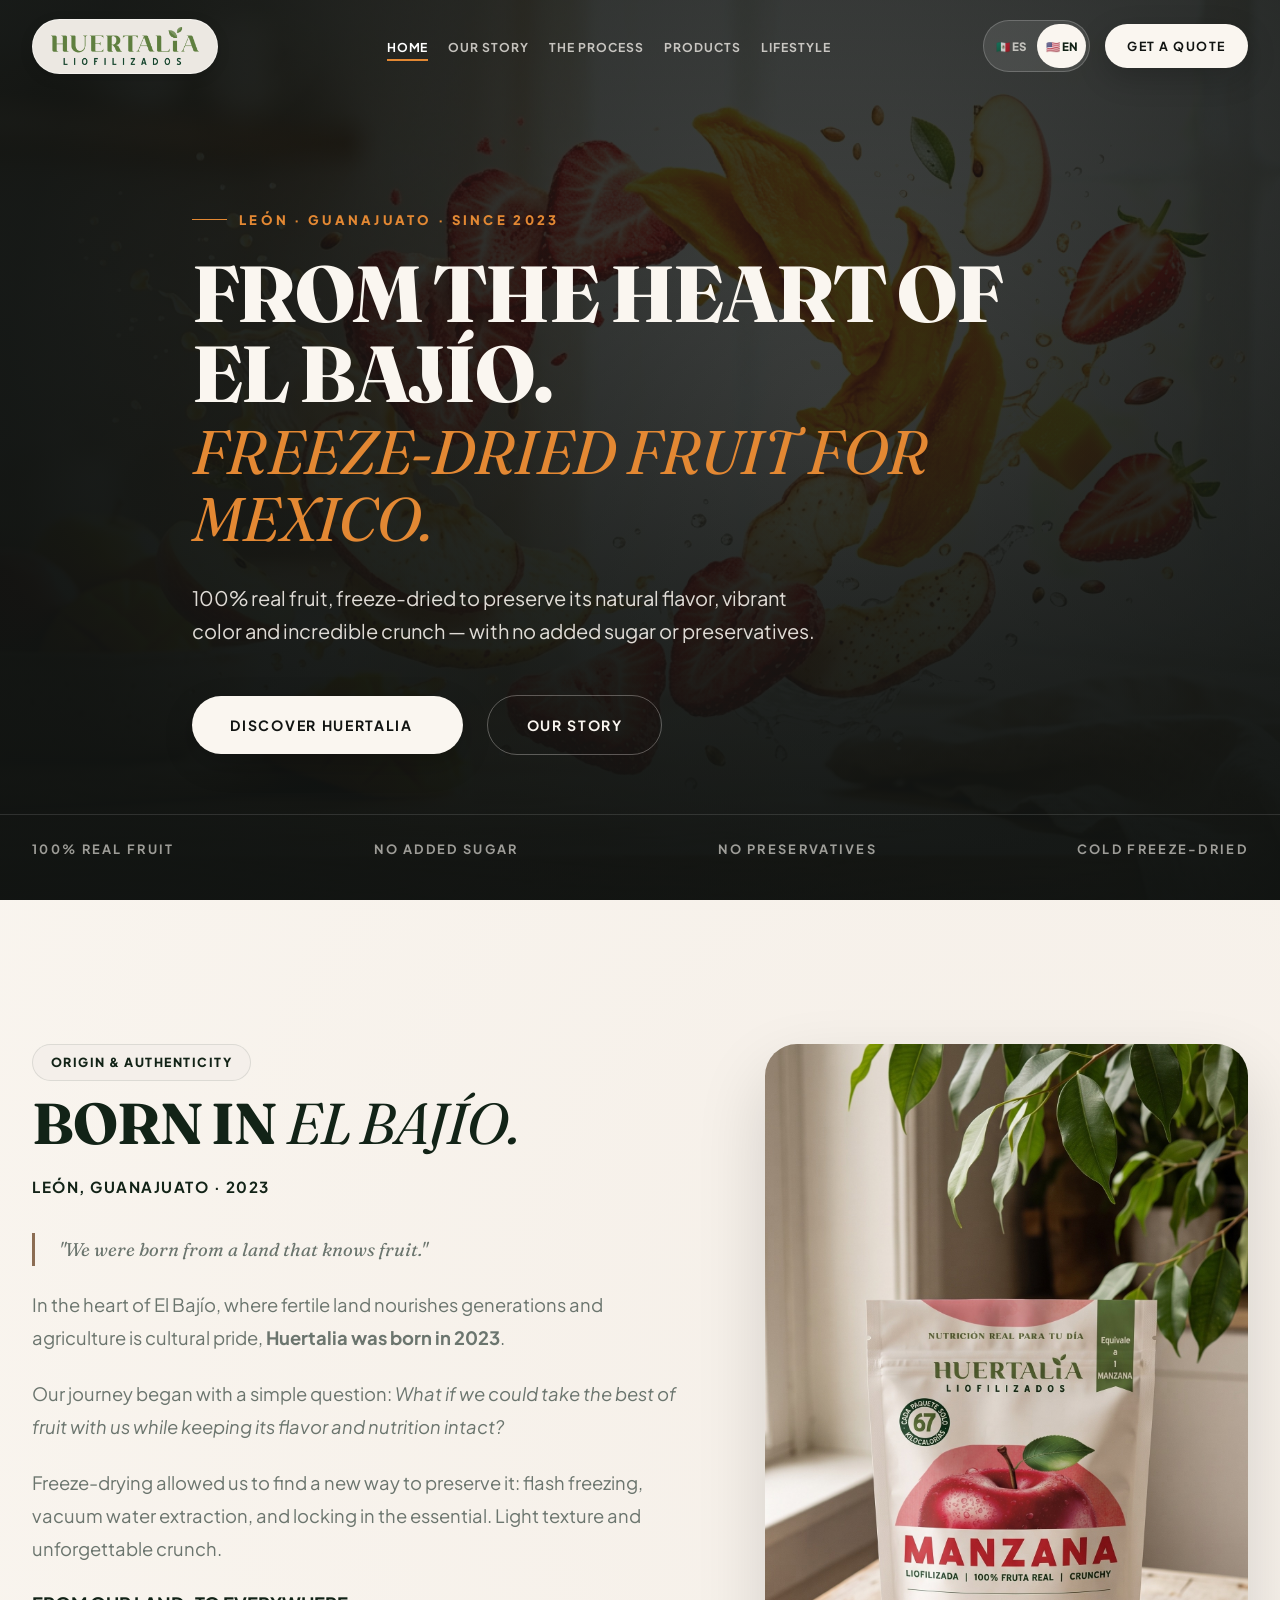
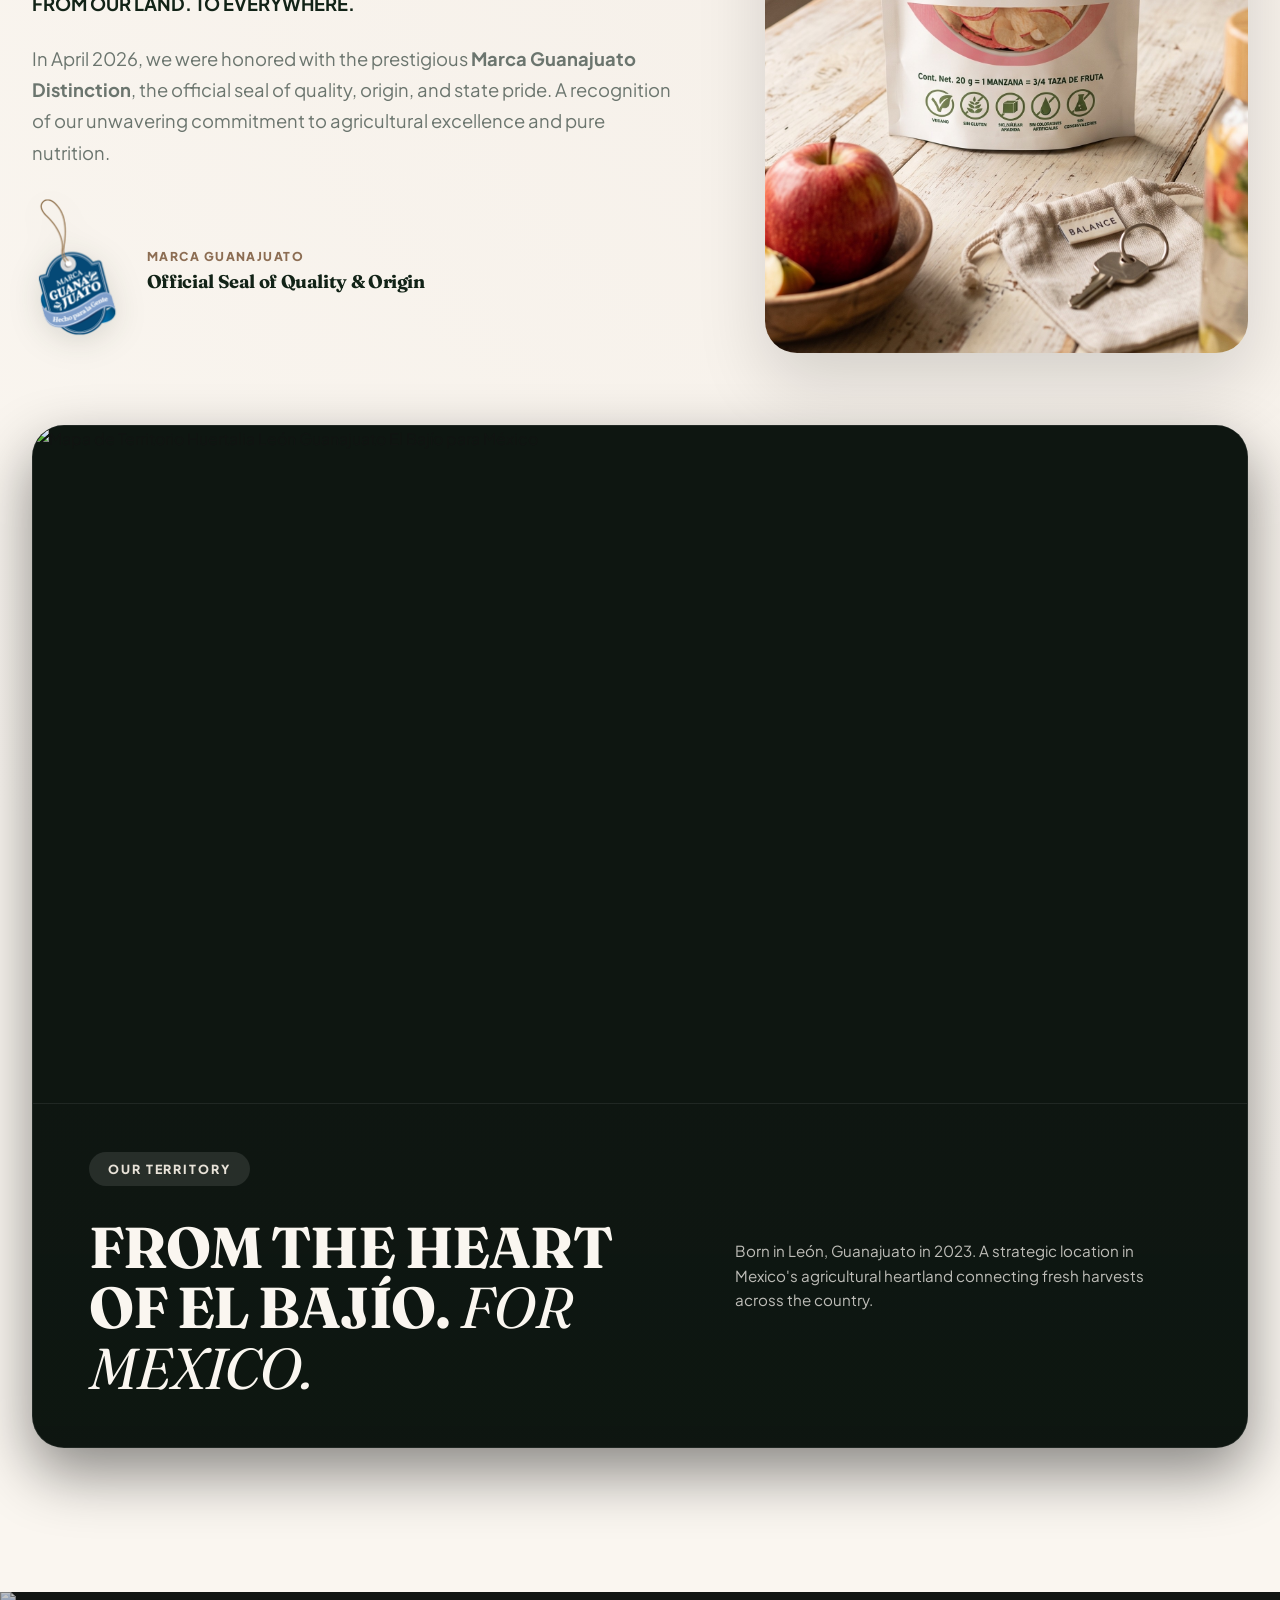
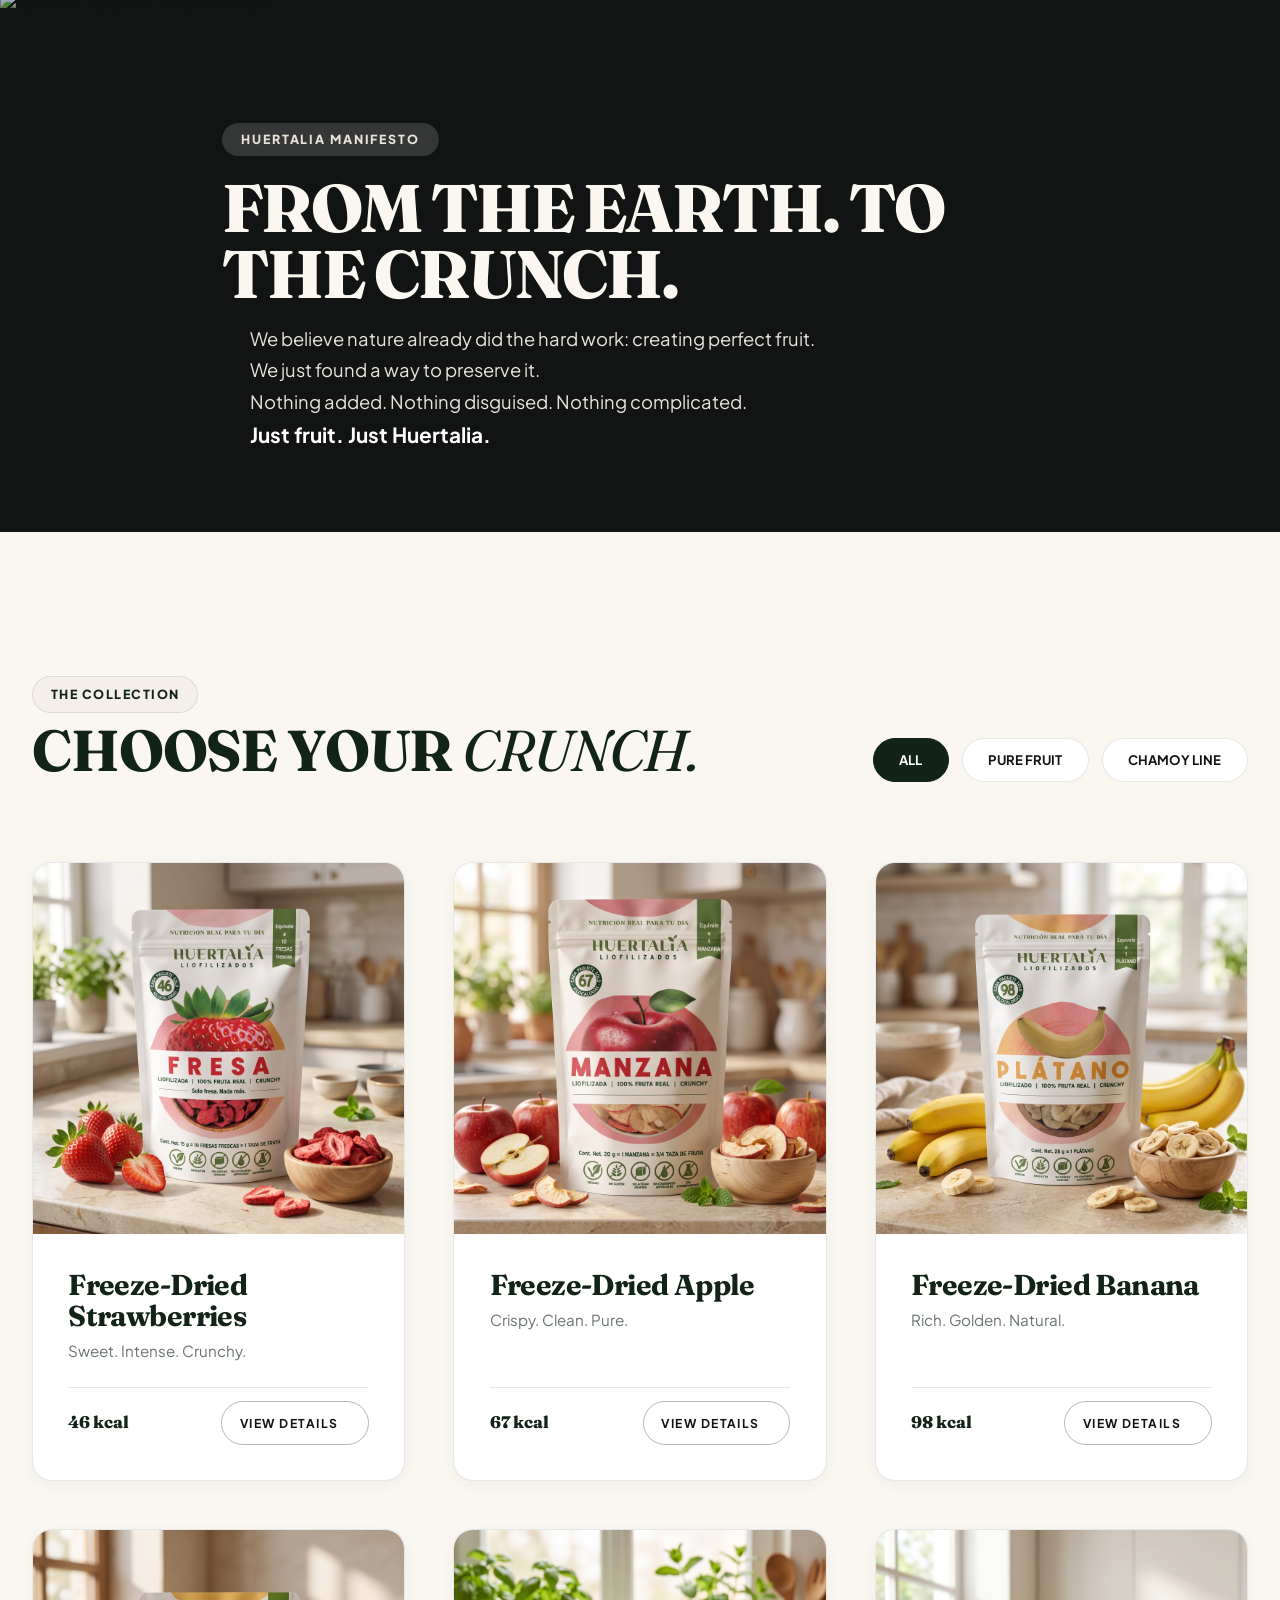
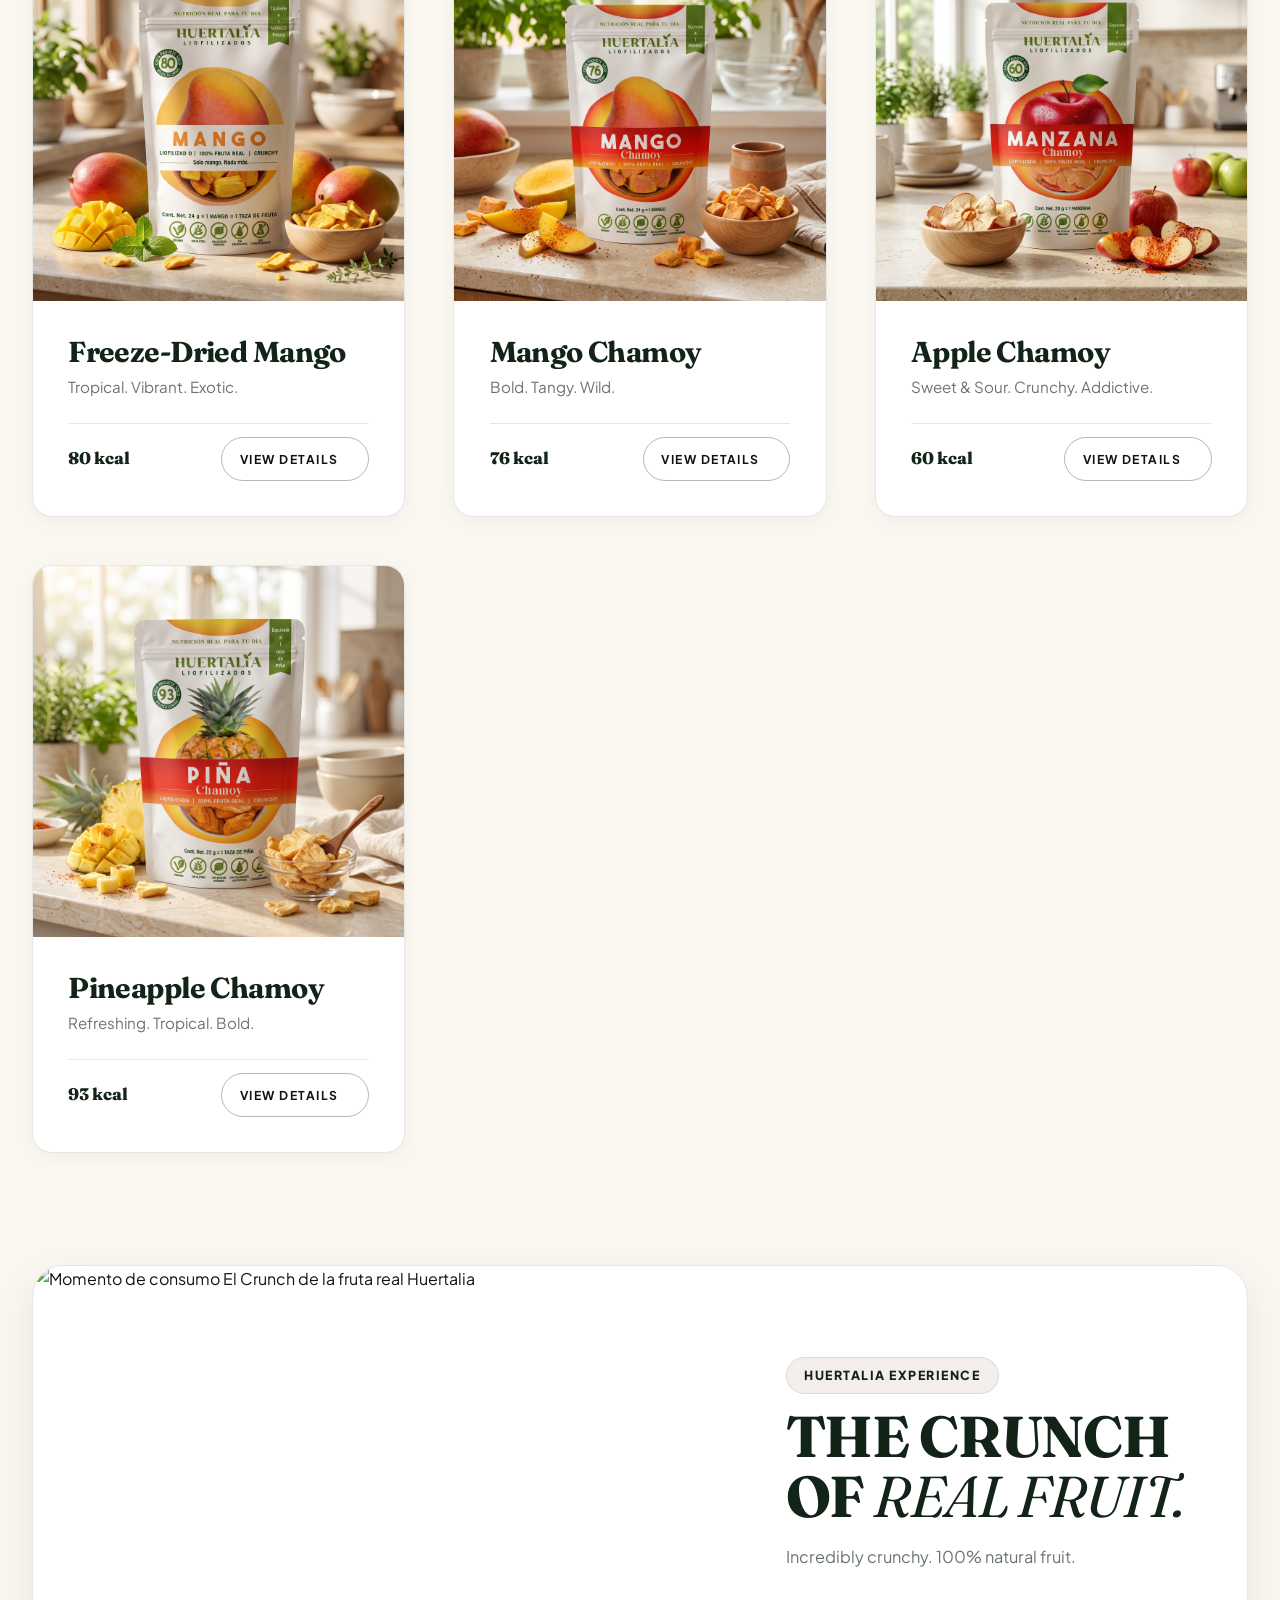
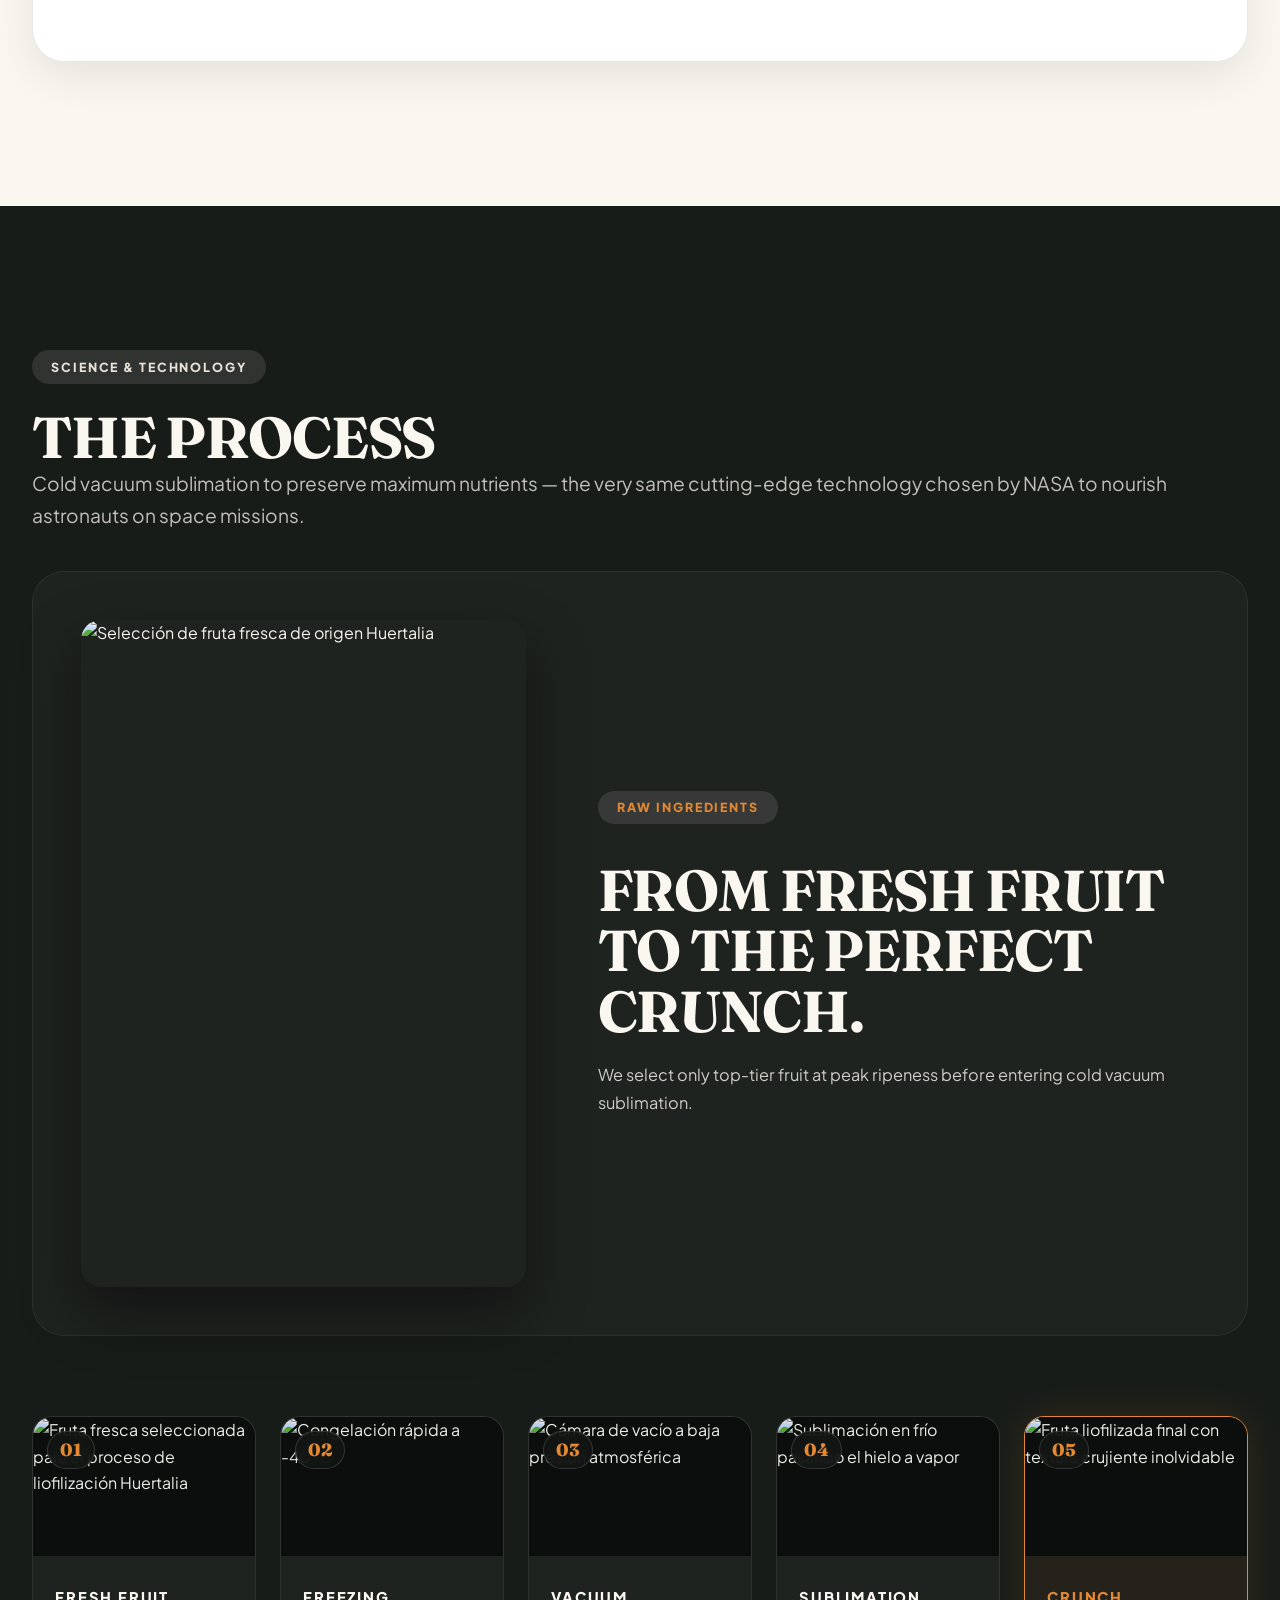
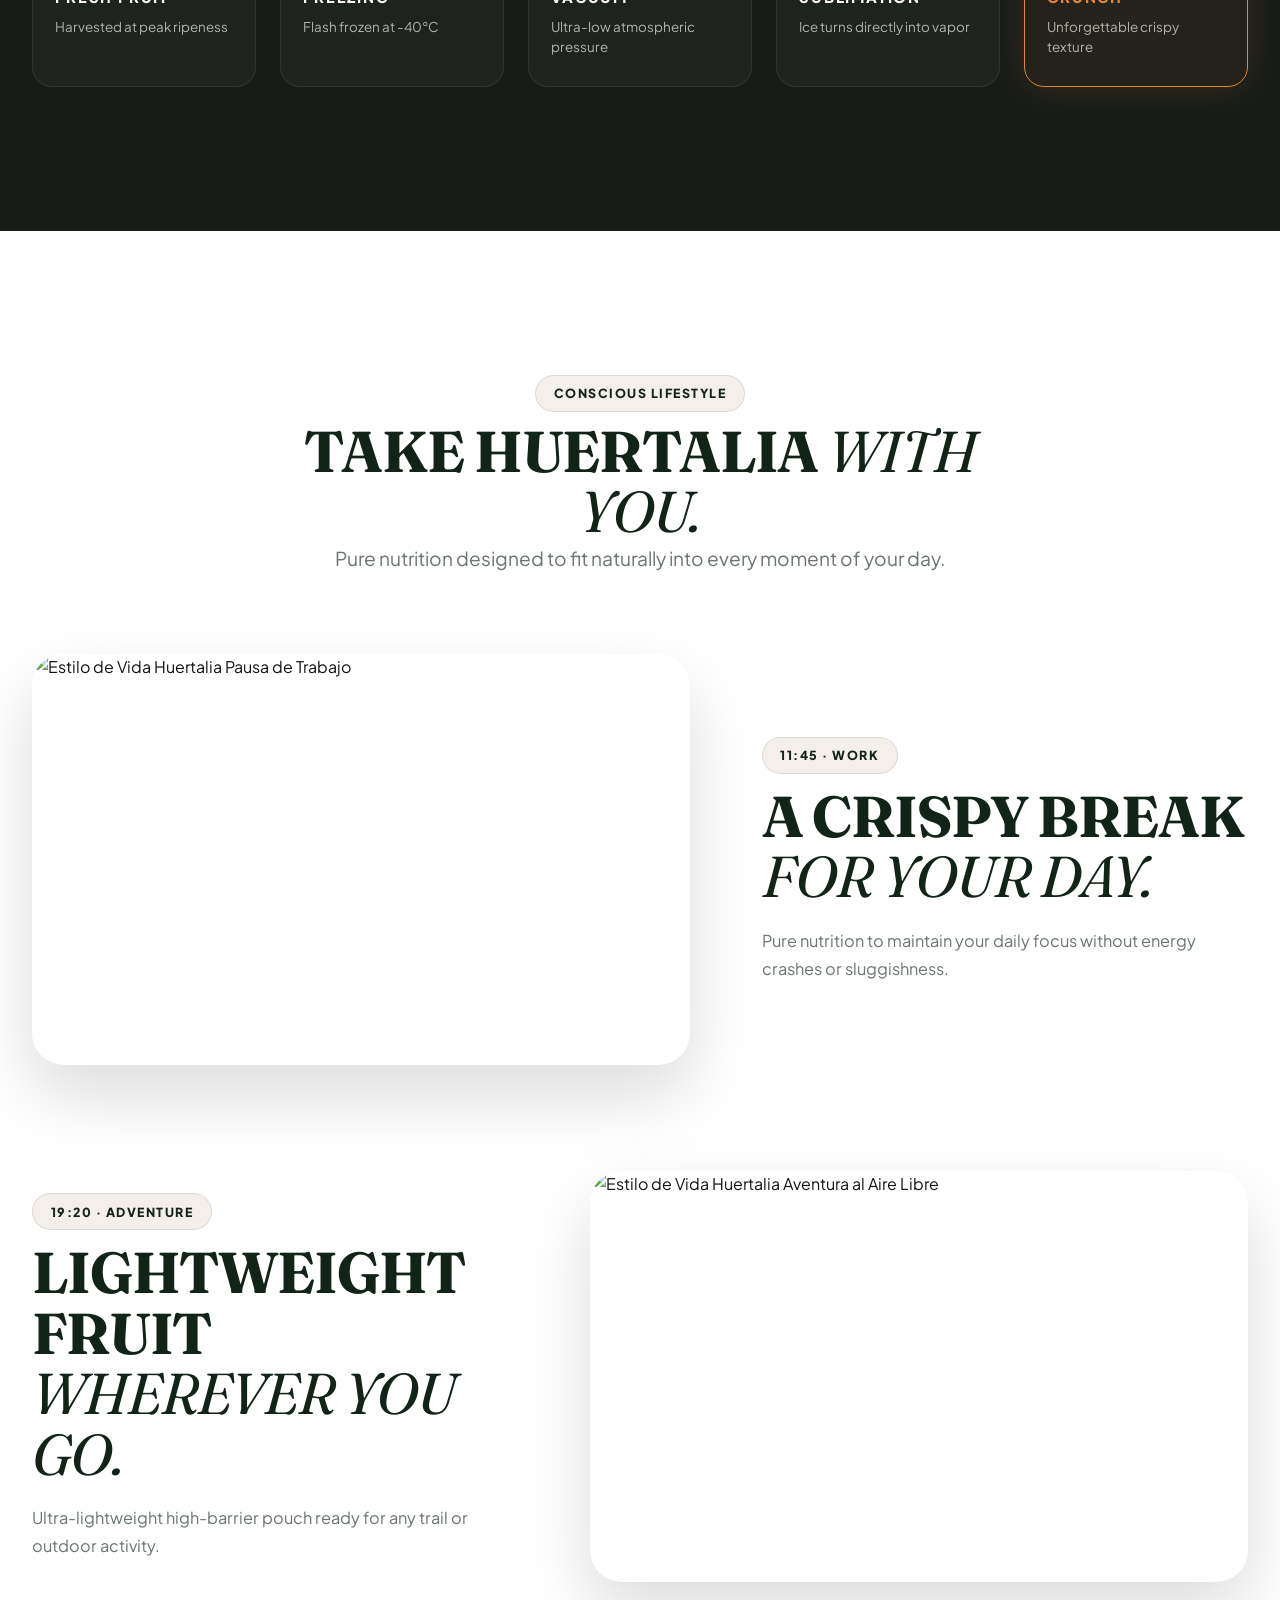
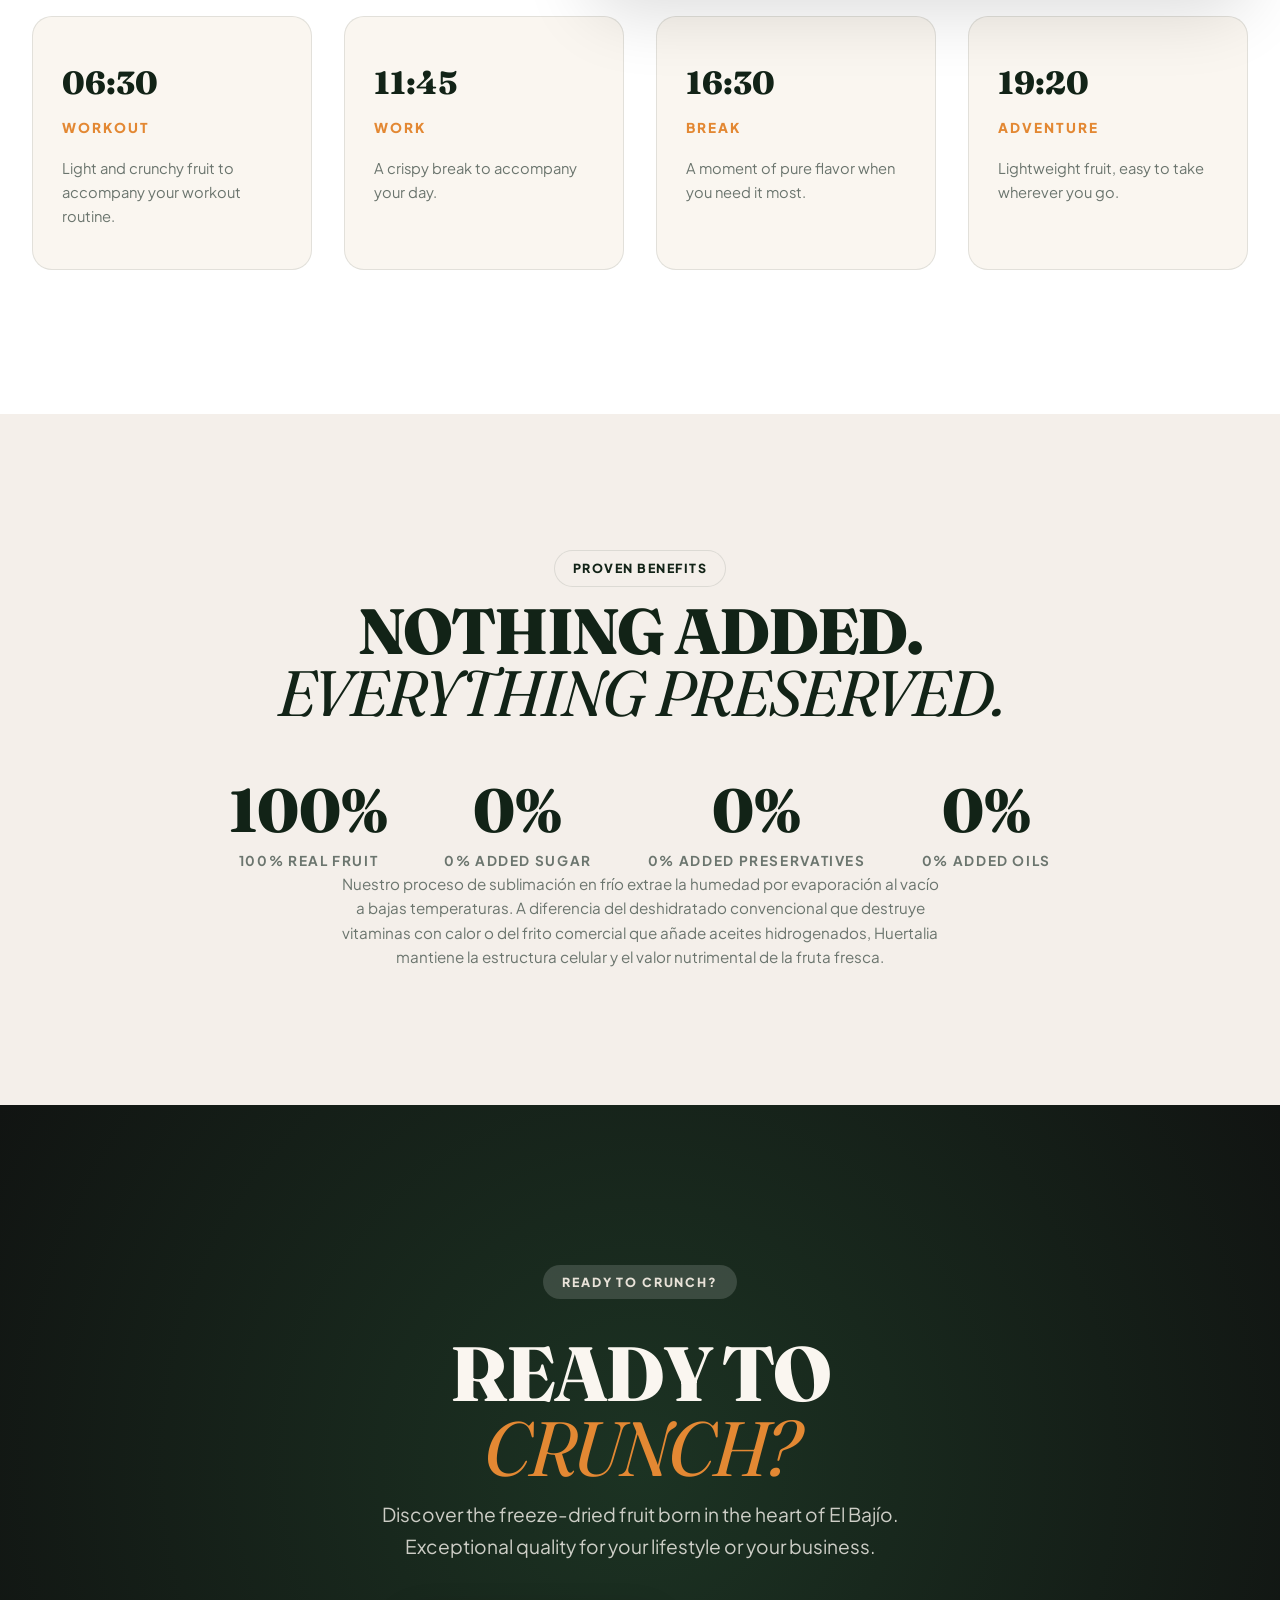
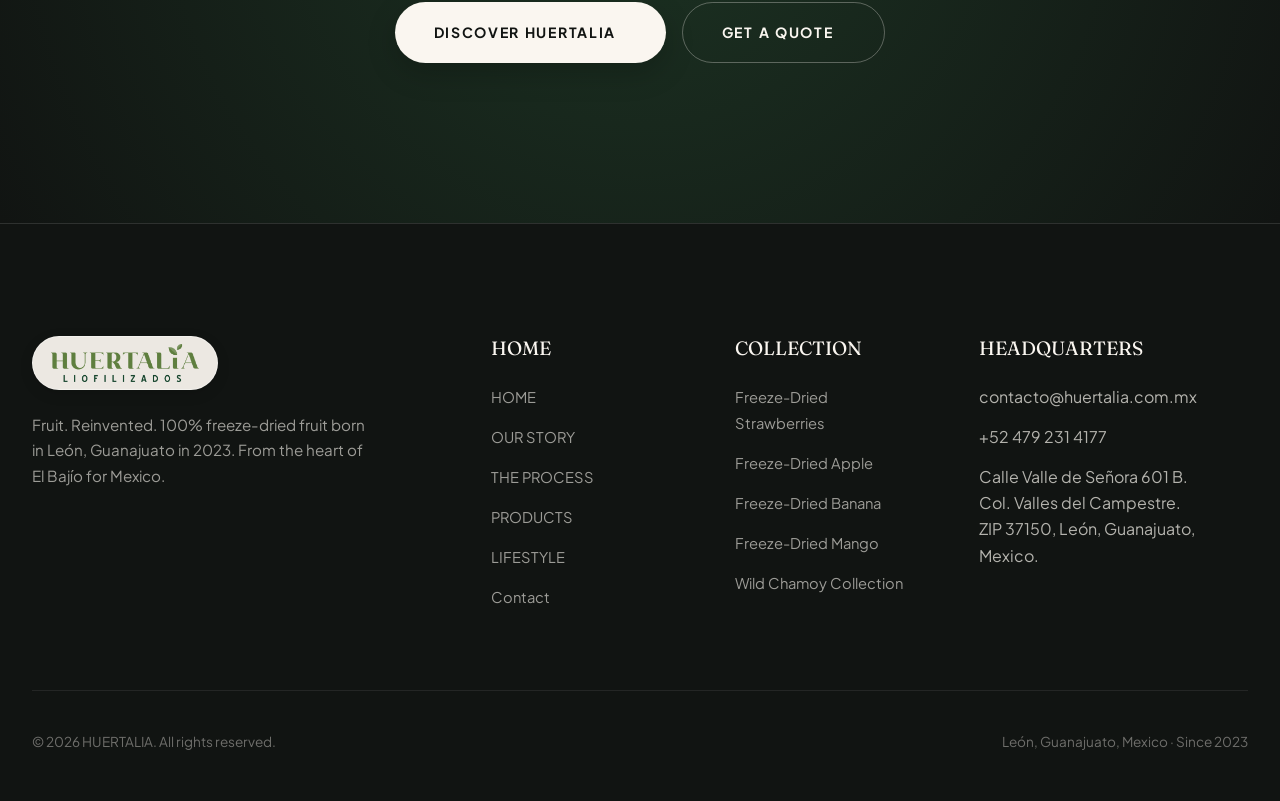
==== index.html @ bcc2c888 "fix: remove duplicated nutrition text accordion block in index.html" ====
<!DOCTYPE html>
<html lang="es">
<head>
  <meta charset="UTF-8">
  <meta name="viewport" content="width=device-width, initial-scale=1.0">
  <title>HUERTALIA | Fruta Liofilizada del Corazón del Bajío (León, GTO)</title>
  <meta name="description" content="Huertalia: Fruta real liofilizada nacida en León, Guanajuato en 2022. Conservada mediante sublimación en frío. 100% fruta real, imposiblemente crujiente.">
  <meta name="keywords" content="huertalia, leon guanajuato, el bajio, fruta liofilizada, snack saludable, freeze dried fruit, luxury wellness">

  <!-- Open Graph / Social Sharing Meta Tags -->
  <meta property="og:title" content="HUERTALIA | Fruta Liofilizada del Corazón del Bajío">
  <meta property="og:description" content="100% fruta real liofilizada conservada mediante sublimación en frío. Nacida en León, Guanajuato.">
  <meta property="og:image" content="assets/images/lifestyle/hero_healthy_snack.jpg">
  <meta property="og:type" content="website">

  <!-- Twitter Meta Tags -->
  <meta name="twitter:card" content="summary_large_image">
  <meta name="twitter:title" content="HUERTALIA | Fruta Liofilizada del Corazón del Bajío">
  <meta name="twitter:description" content="100% fruta real liofilizada conservada mediante sublimación en frío. Nacida en León, Guanajuato.">

  <!-- Google Fonts & Remix Icon -->
  <link rel="preconnect" href="https://fonts.googleapis.com">
  <link rel="preconnect" href="https://fonts.gstatic.com" crossorigin>
  <link href="https://fonts.googleapis.com/css2?family=Fraunces:ital,opsz,wght@0,9..144,300..900;1,9..144,300..900&family=Plus+Jakarta+Sans:ital,wght@0,300..800;1,300..800&display=swap" rel="stylesheet">
  <link href="https://cdn.jsdelivr.net/npm/remixicon@3.5.0/fonts/remixicon.css" rel="stylesheet">

  <!-- Main Stylesheet -->
  <link rel="stylesheet" href="css/styles.css">
</head>
<body>

  <!-- Fullscreen Mobile Menu Overlay (Pure CSS Hidden on Initial Render) -->
  <div id="mobile-menu-overlay" class="mobile-menu-overlay" role="dialog" aria-modal="true" aria-expanded="false">
    <div class="overlay-header">
      <a href="#hero" class="logo-brand mobile-overlay-link" aria-label="HUERTALIA Liofilizados Inicio" data-i18n-aria="aria_logo_home">
        <img src="assets/images/logo/logo_official.png" alt="HUERTALIA LIOFILIZADOS" style="height: 48px; width: auto; display: block;" width="180" height="48">
      </a>
      <button id="overlay-close-btn" class="overlay-close-btn" aria-label="Cerrar menú móvil" data-i18n-aria="aria_close_overlay">
        <i class="ri-close-line"></i>
      </button>
    </div>

    <ul class="overlay-nav-list">
      <li><a href="#hero" class="mobile-overlay-link" data-i18n="nav_home">INICIO</a></li>
      <li><a href="#historia" class="mobile-overlay-link" data-i18n="nav_history">NUESTRA HISTORIA</a></li>
      <li><a href="#productos" class="mobile-overlay-link" data-i18n="nav_products">PRODUCTOS</a></li>
      <li><a href="#proceso" class="mobile-overlay-link" data-i18n="nav_process">EL PROCESO</a></li>
      <li><a href="#estilo-de-vida" class="mobile-overlay-link" data-i18n="nav_lifestyle">ESTILO DE VIDA</a></li>
      <li><a href="contacto.html" class="mobile-overlay-link" data-i18n="nav_contact">CONTACTO</a></li>
    </ul>

    <div class="overlay-footer-actions">
      <div class="lang-switcher" style="justify-content: center; width: 100%;">
        <button class="lang-btn active" data-lang="es" aria-label="Cambiar idioma a Español" data-i18n-aria="aria_lang_es">🇲🇽 ES</button>
        <button class="lang-btn" data-lang="en" aria-label="Switch language to English" data-i18n-aria="aria_lang_en">🇺🇸 EN</button>
      </div>
      <a href="contacto.html" class="btn btn-luxury-light mobile-overlay-link" style="width: 100%; min-height: 48px; justify-content: center;" data-i18n="nav_quote">
        COTIZAR
      </a>
    </div>
  </div>

  <!-- Header Fijo de Marca -->
  <div class="site-header-wrapper">
    <header class="site-header">
      <div class="container nav-wrapper">
        <a href="#hero" class="logo-brand" aria-label="HUERTALIA Liofilizados Inicio" data-i18n-aria="aria_logo_home">
          <img src="assets/images/logo/logo_official.png" alt="HUERTALIA LIOFILIZADOS" style="height: 48px; width: auto; display: block;" width="180" height="48">
        </a>

        <nav>
          <ul class="nav-links">
            <li><a href="#hero" class="nav-link active" data-i18n="nav_home">INICIO</a></li>
            <li><a href="#historia" class="nav-link" data-i18n="nav_history">NUESTRA HISTORIA</a></li>
            <li><a href="#proceso" class="nav-link" data-i18n="nav_process">EL PROCESO</a></li>
            <li><a href="#productos" class="nav-link" data-i18n="nav_products">PRODUCTOS</a></li>
            <li><a href="#estilo-de-vida" class="nav-link" data-i18n="nav_lifestyle">ESTILO DE VIDA</a></li>
          </ul>
        </nav>

        <div class="nav-actions-flex">
          <!-- Conmutador de Idioma -->
          <div class="lang-switcher">
            <button class="lang-btn active" data-lang="es" aria-label="Cambiar idioma a Español" data-i18n-aria="aria_lang_es">🇲🇽 ES</button>
            <button class="lang-btn" data-lang="en" aria-label="Switch language to English" data-i18n-aria="aria_lang_en">🇺🇸 EN</button>
          </div>

          <a href="contacto.html" class="btn btn-luxury-light" style="padding: 0.7rem 1.4rem; font-size: 0.78rem;" data-i18n="nav_quote">
            COTIZAR
          </a>

          <button class="mobile-menu-btn" aria-label="Abrir menú de navegación" data-i18n-aria="aria_mobile_menu">
            <i class="ri-menu-line"></i>
          </button>
        </div>
      </div>
    </header>
  </div>

  <!-- MAIN EDITORIAL CONTENT FLOW -->
  <main class="main-content-flow">

    <!-- 01 — HERO SECTION (PRODUCT CLARITY + COMPACT EDITORIAL SCALE) -->
    <section id="hero" class="hero-section">
      <img src="assets/images/lifestyle/hero_healthy_snack.jpg" alt="Fruta Liofilizada Huertalia León Guanajuato" class="hero-bg-media">
      <div class="hero-overlay-vignette"></div>

      <div class="container hero-content-wrapper reveal">
        <div class="hero-tag-line" data-i18n="hero_tag">LEÓN · GUANAJUATO · DESDE 2023</div>
        
        <h1 class="title-display hero-headline">
          <span class="hero-headline-level1" data-i18n="hero_title_level1">
            DEL CORAZÓN DEL BAJÍO.
          </span>
          <span class="hero-headline-level2 text-italic-accent" data-i18n="hero_title_level2">
            FRUTA LIOFILIZADA PARA MÉXICO.
          </span>
        </h1>

        <p class="hero-subhead" data-i18n="hero_subhead">
          100% fruta real liofilizada para conservar su sabor natural, color vivo y un crujido increíble — sin azúcar añadida ni conservadores.
        </p>

        <div class="hero-cta-group">
          <a href="#productos" class="btn btn-luxury-light">
            <span data-i18n="hero_cta_discover">DESCUBRE HUERTALIA</span> <i class="ri-arrow-right-line"></i>
          </a>
          <a href="#historia" class="btn btn-outline-light" data-i18n="hero_cta_history">
            NUESTRA HISTORIA
          </a>
        </div>
      </div>

      <!-- Barra de Declaraciones Clave -->
      <div class="hero-claims-bar">
        <div class="container claims-flex">
          <span data-i18n="claim_1">100% FRUTA REAL</span>
          <span data-i18n="claim_2">SIN AZÚCAR AÑADIDA</span>
          <span data-i18n="claim_3">SIN CONSERVADORES</span>
          <span data-i18n="claim_4">LIOFILIZACIÓN EN FRÍO</span>
        </div>
      </div>
    </section>

    <!-- 02 — NUESTRA HISTORIA & MAPA DE TERRITORIO (01.png) -->
    <section id="historia" class="history-section">
      <div class="container">
        <div class="history-grid">
          <div class="history-content reveal-left">
            <span class="badge-tag" data-i18n="history_badge">ORIGEN & AUTENTICIDAD</span>
            <h2 class="title-section" style="color: var(--color-primary); margin: 0.8rem 0 1.2rem;" data-i18n="history_title">
              NACIMOS EN EL <span class="text-italic-accent">BAJÍO.</span>
            </h2>
            <p style="font-weight: 700; color: var(--color-primary); font-size: 0.95rem; text-transform: uppercase; letter-spacing: 0.1em; margin-bottom: 1.2rem;" data-i18n="history_origin">
              LEÓN, GUANAJUATO · 2023
            </p>

            <p class="history-quote" data-i18n="history_quote">"Nacimos de una tierra que sabe a fruta."</p>
            
            <!-- Mobile Accordion Trigger for Extended Story -->
            <button class="mobile-accordion-trigger" aria-expanded="false" aria-controls="story-accordion-content">
              <span data-i18n="story_accordion_btn">CONOCE NUESTRA HISTORIA COMPLETA</span>
              <i class="ri-add-line"></i>
            </button>

            <div id="story-accordion-content" class="mobile-accordion-panel">
              <p data-i18n="history_p1">En el corazón del Bajío, donde la tierra fértil alimenta generaciones y la agricultura es orgullo cultural, nació <strong>Huertalia en 2023</strong>.</p>
              <p data-i18n="history_p2">Nuestra búsqueda comenzó con una pregunta sencilla: <em>¿Y si pudiéramos llevarnos lo mejor de la fruta con nosotros, conservando intactos su sabor, aroma y nutrición?</em></p>
              <p data-i18n="history_p3">La liofilización nos permitió encontrar una nueva forma de conservarla: congelar en frío, extraer la humedad bajo vacío y preservar lo esencial. Su textura ligera y su crujido inconfundible.</p>
              <p style="font-weight: 700; color: var(--color-primary);" data-i18n="history_p4">DE NUESTRA TIERRA. PARA CUALQUIER LUGAR.</p>
              
              <!-- MARCA GUANAJUATO NARRATIVE & INTEGRATED SEAL STAMP -->
              <p data-i18n="history_gto" style="margin-top: 1.2rem; line-height: 1.7; color: var(--color-text-muted);">
                En abril de 2026, fuimos honrados con el prestigioso <strong>Distintivo Marca Guanajuato</strong>, el sello oficial de calidad, origen y orgullo de nuestro estado. Un reconocimiento que avala nuestro compromiso inquebrantable con la excelencia agrícola y la nutrición pura.
              </p>

              <div style="margin: 1.8rem 0 1rem; display: flex; align-items: center; gap: 1.5rem;">
                <img src="assets/images/logo/marcaGuanajuato.png" alt="Distintivo Oficial Marca Guanajuato Huertalia" width="183" height="282" loading="lazy" style="height: 140px; width: auto; filter: drop-shadow(0 6px 16px rgba(18, 35, 23, 0.14)); flex-shrink: 0;">
                <div>
                  <span style="font-family: var(--font-sans); font-size: 0.76rem; font-weight: 800; letter-spacing: 0.12em; color: var(--color-earth); text-transform: uppercase;" data-i18n="gto_seal_label">MARCA GUANAJUATO</span>
                  <h4 style="font-family: var(--font-serif); font-size: 1.15rem; color: var(--color-primary); margin: 0.2rem 0 0; font-weight: 700;" data-i18n="gto_seal_sub">Sello Oficial de Calidad & Origen</h4>
                </div>
              </div>
            </div>
          </div>

          <div class="reveal-right" style="height: 100%;">
            <div class="history-img-box">
              <img src="assets/images/lifestyle/lifestyle_moments.jpg" alt="Origen agrícola Huertalia León Guanajuato" width="600" height="450" loading="lazy">
            </div>
          </div>
        </div>

        <!-- 01.png MAPA EDITORIAL FULL-WIDTH BLOCK -->
        <div class="map-editorial-block reveal-scale">
          <div class="map-img-container">
            <img src="assets/images/banners/01.png" alt="Mapa de Territorio Huertalia León Guanajuato El Bajío para México" loading="lazy" width="2752" height="1536">
          </div>
          <div class="map-overlay-content">
            <div>
              <span class="wild-badge" style="background: rgba(255,255,255,0.1); color: var(--color-sand);" data-i18n="map_section_tag">NUESTRO TERRITORIO</span>
              <h3 class="title-section" style="color: var(--color-ivory); margin-top: 0.5rem;" data-i18n="map_section_title">
                DEL CORAZÓN DEL BAJÍO. <span class="text-italic-accent">PARA MÉXICO.</span>
              </h3>
            </div>
            <p style="color: rgba(250,246,240,0.75); font-size: 0.95rem; max-width: 480px; margin: 0; line-height: 1.6;" data-i18n="map_section_desc">
              Nacidos en León, Guanajuato en 2023. Una ubicación estratégica en el corazón agrícola de México que conecta el cultivo fresco con mercados nacionales.
            </p>
          </div>
        </div>
      </div>
    </section>

    <!-- 02.png MANIFIESTO HUERTALIA (FULL-WIDTH EDITORIAL VISUAL BANNER) -->
    <div class="campaign-banner-fullwidth reveal">
      <img src="assets/images/banners/02.png" alt="Territorio agrícola El Bajío Huertalia" loading="lazy" width="2752" height="1536">
      <div class="campaign-banner-overlay">
        <div class="container text-center" style="max-width: 900px; margin: 0 auto;">
          <span class="wild-badge" style="background: rgba(255,255,255,0.15); color: var(--color-sand); margin-bottom: 0.8rem; display: inline-block;" data-i18n="manifesto_badge">MANIFIESTO HUERTALIA</span>
          <h2 class="title-display" style="color: var(--color-ivory); font-size: clamp(2.2rem, 5.5vw, 4.2rem); margin: 0.4rem 0 1rem;" data-i18n="manifesto_title">
            DE LA TIERRA. AL CRUNCH.
          </h2>
          <p class="manifesto-text" style="color: rgba(250, 246, 240, 0.92); font-size: 1.15rem; line-height: 1.7; margin: 0 auto; max-width: 780px;" data-i18n="manifesto_text">
            Creemos que la naturaleza ya hizo el trabajo difícil: crear una fruta perfecta.<br>
            Nosotros solo encontramos una manera de conservarla.<br>
            Sin añadir. Sin disfrazar. Sin complicarla.<br>
            <strong style="color: #FFFFFF; font-size: 1.35rem; display: block; margin-top: 0.6rem;">Solo fruta. Solo Huertalia.</strong>
          </p>
        </div>
      </div>
    </div>

    <!-- 03 — PRODUCTOS (COMMERCIAL PRIORITY — MOVED EARLY!) -->
    <section id="productos" class="collection-section">
      <div class="container">
        <div class="collection-header reveal">
          <div>
            <span class="badge-tag" data-i18n="collection_badge">LA COLECCIÓN</span>
            <h2 class="title-section" style="color: var(--color-primary); margin-top: 0.5rem;" data-i18n="collection_title">
              ELIGE TU <span class="text-italic-accent">CRUNCH.</span>
            </h2>
          </div>

          <div class="filter-bar">
            <button class="filter-btn active" data-filter="all" data-i18n="filter_all">TODOS</button>
            <button class="filter-btn" data-filter="natural" data-i18n="filter_pure">FRUTA PURA</button>
            <button class="filter-btn" data-filter="chamoy" data-i18n="filter_chamoy">LÍNEA CHAMOY</button>
          </div>
        </div>

        <div id="products-grid" class="collection-grid">
          <!-- Rendered dynamically by JS in active language -->
        </div>

        <!-- 04.png ADVERTISING EDITORIAL BREAK -->
        <div class="crunch-editorial-moment reveal-scale">
          <div class="crunch-img-container">
            <img src="assets/images/banners/04.png" alt="Momento de consumo El Crunch de la fruta real Huertalia" loading="lazy" width="2752" height="1536">
          </div>
          <div class="crunch-content-box">
            <span class="badge-tag" data-i18n="crunch_moment_tag">EXPERIENCIA HUERTALIA</span>
            <h2 class="title-section" style="color: var(--color-primary); margin: 0.8rem 0 1rem;" data-i18n="crunch_moment_title">
              EL CRUNCH DE LA <span class="text-italic-accent">FRUTA REAL.</span>
            </h2>
            <p style="color: var(--color-text-muted); font-size: 1.02rem; line-height: 1.6;" data-i18n="crunch_moment_subhead">
              Imposiblemente crujiente. 100% fruta natural.
            </p>
          </div>
        </div>
      </div>
    </section>

    <!-- 04 — EL PROCESO (COMPACT MOBILE TIMELINE: SINGLE-EXPAND STEP) -->
    <section id="proceso" class="process-section">
      <div class="container">
        <div style="max-width: 100%; margin-bottom: 2.5rem;" class="reveal">
          <span class="wild-badge" style="background: rgba(255,255,255,0.1); color: var(--color-sand);" data-i18n="process_badge">CIENCIA Y TECNOLOGÍA</span>
          <h2 class="title-section" style="color: var(--color-ivory);" data-i18n="process_title">EL PROCESO</h2>
          <p class="text-editorial-sub" style="color: rgba(250,246,240,0.75); max-width: 100%;" data-i18n="process_subhead">Sublimación en frío al vacío para conservar el máximo de nutrientes — la misma tecnología de vanguardia elegida por la NASA para nutrir a los astronautas en las misiones espaciales.</p>
        </div>

        <!-- 03.png INTRO BLOCK -->
        <div class="process-intro-editorial reveal-scale">
          <div class="process-intro-imgbox">
            <img src="assets/images/banners/03.png" alt="Selección de fruta fresca de origen Huertalia" loading="lazy" width="1696" height="2528">
          </div>
          <div>
            <span class="wild-badge" style="background: rgba(255,255,255,0.1); color: var(--color-accent-mango);" data-i18n="process_intro_tag">LA MATERIA PRIMA</span>
            <h3 class="title-section" style="color: var(--color-ivory); margin: 0.8rem 0 1.2rem;" data-i18n="process_intro_title">
              DE LA FRUTA FRESCA AL CRUNCH PERFECTO.
            </h3>
            <p style="color: rgba(250, 246, 240, 0.8); font-size: 1.02rem; line-height: 1.7;" data-i18n="process_intro_desc">
              Seleccionamos únicamente fruta de la más alta calidad en su punto idóneo de madurez antes de iniciar la sublimación en frío.
            </p>
          </div>
        </div>

        <!-- Desktop 5 Cards / Mobile Single-Step Interactive Timeline -->
        <div class="process-flow-grid reveal-scale">
          <!-- Stage 1 -->
          <div class="process-card-imageled">
            <div class="process-card-imgbox">
              <img src="assets/images/proceso/01.png" alt="Fruta fresca seleccionada para el proceso de liofilización Huertalia" width="400" height="250" loading="lazy">
              <div class="process-card-num-badge">01</div>
            </div>
            <div class="process-card-body">
              <div class="process-card-title" data-i18n="step1_title">FRUTA FRESCA</div>
              <p class="process-card-desc" data-i18n="step1_desc">Cosecha en punto óptimo</p>
            </div>
          </div>

          <!-- Stage 2 -->
          <div class="process-card-imageled">
            <div class="process-card-imgbox">
              <img src="assets/images/proceso/02.png" alt="Congelación rápida a -40°C" width="400" height="250" loading="lazy">
              <div class="process-card-num-badge">02</div>
            </div>
            <div class="process-card-body">
              <div class="process-card-title" data-i18n="step2_title">CONGELACIÓN</div>
              <p class="process-card-desc" data-i18n="step2_desc">Congelación rápida a -40°C</p>
            </div>
          </div>

          <!-- Stage 3 -->
          <div class="process-card-imageled">
            <div class="process-card-imgbox">
              <img src="assets/images/proceso/03.png" alt="Cámara de vacío a baja presión atmosférica" width="400" height="250" loading="lazy">
              <div class="process-card-num-badge">03</div>
            </div>
            <div class="process-card-body">
              <div class="process-card-title" data-i18n="step3_title">VACÍO</div>
              <p class="process-card-desc" data-i18n="step3_desc">Presión atmosférica baja</p>
            </div>
          </div>

          <!-- Stage 4 -->
          <div class="process-card-imageled">
            <div class="process-card-imgbox">
              <img src="assets/images/proceso/04.png" alt="Sublimación en frío pasando el hielo a vapor" width="400" height="250" loading="lazy">
              <div class="process-card-num-badge">04</div>
            </div>
            <div class="process-card-body">
              <div class="process-card-title" data-i18n="step4_title">SUBLIMACIÓN</div>
              <p class="process-card-desc" data-i18n="step4_desc">El hielo pasa directamente a vapor</p>
            </div>
          </div>

          <!-- Stage 5 -->
          <div class="process-card-imageled process-payoff-card">
            <div class="process-card-imgbox">
              <img src="assets/images/proceso/05.png" alt="Fruta liofilizada final con textura crujiente inolvidable" width="400" height="250" loading="lazy">
              <div class="process-card-num-badge">05</div>
            </div>
            <div class="process-card-body">
              <div class="process-card-title" style="color: var(--color-accent-mango);" data-i18n="step5_title">CRUNCH</div>
              <p class="process-card-desc" data-i18n="step5_desc">Textura crujiente inolvidable</p>
            </div>
          </div>
        </div>
      </div>
    </section>

    <!-- 05 — ESTILO DE VIDA (MAGAZINE CAMPAIGN SPREAD 05.png & 06.png) -->
    <section id="estilo-de-vida" class="lifestyle-section">
      <div class="container">
        <div style="text-align: center; max-width: 750px; margin: 0 auto 3rem;" class="reveal">
          <span class="badge-tag" data-i18n="lifestyle_badge">ESTILO DE VIDA CONSCIENTE</span>
          <h2 class="title-section" style="color: var(--color-primary); margin-top: 0.6rem;" data-i18n="lifestyle_title">
            LLEVA HUERTALIA <span class="text-italic-accent">CONTIGO.</span>
          </h2>
          <p class="text-editorial-sub" data-i18n="lifestyle_subhead">Nutrición pura diseñada para integrarse naturally en cada momento de tu día.</p>
        </div>

        <!-- Magazine Campaign Spreads -->
        <div class="lifestyle-campaign-container">
          <!-- Work Spread (05.png) -->
          <div id="work-spread" class="lifestyle-campaign-spread reveal">
            <div class="lifestyle-campaign-imgbox">
              <img src="assets/images/banners/05.png" alt="Estilo de Vida Huertalia Pausa de Trabajo" loading="lazy" width="2752" height="1536">
            </div>
            <div class="lifestyle-campaign-textbox">
              <span class="badge-tag" data-i18n="lifestyle_work_tag">11:45 · TRABAJO</span>
              <h3 class="title-section" style="color: var(--color-primary); margin: 0.8rem 0 1.2rem;" data-i18n="lifestyle_work_title">
                UNA PAUSA CRUJIENTE <span class="text-italic-accent">PARA TU DÍA.</span>
              </h3>
              <p style="color: var(--color-text-muted); font-size: 1.02rem; line-height: 1.7;" data-i18n="lifestyle_work_desc">
                Nutrición pura para mantener tu enfoque diario sin caídas de energía ni pesadez.
              </p>
            </div>
          </div>

          <!-- Adventure Spread (06.png) -->
          <div id="adv-spread" class="lifestyle-campaign-spread reverse reveal">
            <div class="lifestyle-campaign-textbox">
              <span class="badge-tag" data-i18n="lifestyle_adv_tag">19:20 · AVENTURA</span>
              <h3 class="title-section" style="color: var(--color-primary); margin: 0.8rem 0 1.2rem;" data-i18n="lifestyle_adv_title">
                FRUTA LIGERA <span class="text-italic-accent">ALLÁ DONDE VAYAS.</span>
              </h3>
              <p style="color: var(--color-text-muted); font-size: 1.02rem; line-height: 1.7;" data-i18n="lifestyle_adv_desc">
                Empaque ultraligero de alta barrera listo para cualquier trayecto o actividad al aire libre.
              </p>
            </div>
            <div class="lifestyle-campaign-imgbox">
              <img src="assets/images/banners/06.png" alt="Estilo de Vida Huertalia Aventura al Aire Libre" loading="lazy" width="2752" height="1536">
            </div>
          </div>
        </div>

        <!-- Mobile Collapsible Timeline Moments -->
        <button class="mobile-accordion-trigger" aria-expanded="false" aria-controls="lifestyle-moments-panel" style="margin: 2.5rem auto 0; display: flex;">
          <span data-i18n="lifestyle_more_btn">VER OTROS MOMENTOS DEL DÍA</span>
          <i class="ri-add-line"></i>
        </button>

        <div id="lifestyle-moments-panel" class="mobile-accordion-panel">
          <div class="timeline-grid" style="margin-top: 1.5rem;">
            <div class="timeline-card">
              <div class="timeline-time">06:30</div>
              <div class="timeline-label" data-i18n="time1_label">ENTRENAR</div>
              <p class="timeline-desc" data-i18n="time1_desc">Fruta ligera y crujiente para acompañar tu rutina.</p>
            </div>

            <div class="timeline-card">
              <div class="timeline-time">11:45</div>
              <div class="timeline-label" data-i18n="time2_label">TRABAJO</div>
              <p class="timeline-desc" data-i18n="time2_desc">Una pausa crujiente para acompañar tu día.</p>
            </div>

            <div class="timeline-card">
              <div class="timeline-time">16:30</div>
              <div class="timeline-label" data-i18n="time3_label">PAUSA</div>
              <p class="timeline-desc" data-i18n="time3_desc">Un pequeño momento de sabor cuando más lo necesitas.</p>
            </div>

            <div class="timeline-card">
              <div class="timeline-time">19:20</div>
              <div class="timeline-label" data-i18n="time4_label">AVENTURA</div>
              <p class="timeline-desc" data-i18n="time4_desc">Fruta ligera y fácil de llevar allá donde vayas.</p>
            </div>
          </div>
        </div>
      </div>
    </section>

    <!-- 06 — POR QUÉ HUERTALIA (BENEFICIOS COMPACTOS 2x2) -->
    <section id="porque-huertalia" class="why-huertalia-section">
      <div class="container reveal">
        <span class="badge-tag" data-i18n="why_badge">BENEFICIOS COMPROBADOS</span>
        <h2 class="title-display" style="color: var(--color-primary); font-size: clamp(2.0rem, 5vw, 4.8rem); margin-top: 0.8rem;" data-i18n="why_title">
          NADA AÑADIDO.<br>
          <span class="text-italic-accent">TODO CONSERVADO.</span>
        </h2>

        <div class="claims-grid">
          <div class="claim-item-large">
            <div class="claim-big-text">100%</div>
            <div class="claim-sub-text" data-i18n="why_claim1">100% FRUTA REAL</div>
          </div>

          <div class="claim-item-large">
            <div class="claim-big-text">0%</div>
            <div class="claim-sub-text" data-i18n="why_claim2">0% AZÚCAR AÑADIDA</div>
          </div>

          <div class="claim-item-large">
            <div class="claim-big-text">0%</div>
            <div class="claim-sub-text" data-i18n="why_claim3">0% CONSERVADORES AÑADIDOS</div>
          </div>

          <div class="claim-item-large">
            <div class="claim-big-text">0%</div>
            <div class="claim-sub-text" data-i18n="why_claim4">0% ACEITES AÑADIDOS</div>
          </div>
        </div>

        <button class="mobile-accordion-trigger" aria-expanded="false" aria-controls="benefits-accordion-content" style="margin: 2.5rem auto 0; display: flex;">
          <span data-i18n="benefits_accordion_btn">VER DETALLES DE NUTRICIÓN Y CALIDAD</span>
          <i class="ri-add-line"></i>
        </button>

        <div id="benefits-accordion-content" class="mobile-accordion-panel" style="text-align: center; max-width: 600px; margin: 0 auto;">
          <p style="color: var(--color-text-muted); font-size: 0.95rem; line-height: 1.6;">
            Nuestro proceso de sublimación en frío extrae la humedad por evaporación al vacío a bajas temperaturas. A diferencia del deshidratado convencional que destruye vitaminas con calor o del frito comercial que añade aceites hidrogenados, Huertalia mantiene la estructura celular y el valor nutrimental de la fruta fresca.
          </p>
        </div>
      </div>
    </section>

    <!-- 09 — FINAL CTA & CONTACT -->
    <section id="final-cta" class="final-cta-section">
      <div class="container reveal">
        <span class="wild-badge" style="background: rgba(255,255,255,0.15); color: var(--color-sand);" data-i18n="final_badge">¿LISTO PARA EL CRUNCH?</span>
        <h2 class="title-display" style="color: var(--color-ivory); font-size: clamp(2.2rem, 6vw, 6.5rem); margin: 0.8rem 0;" data-i18n="final_title">
          READY TO<br>
          <span class="text-italic-accent" style="color: var(--color-accent-mango);">CRUNCH?</span>
        </h2>
        <p class="text-editorial-sub" style="color: rgba(250, 246, 240, 0.8); max-width: 600px; margin: 0 auto 2.5rem;" data-i18n="final_subhead">
          Descubre la fruta liofilizada nacida en el corazón del Bajío. Calidad excepcional para tu estilo de vida o tu negocio.
        </p>

        <div style="display: flex; justify-content: center; gap: 1rem; flex-wrap: wrap;">
          <a href="#productos" class="btn btn-luxury-light">
            <span data-i18n="final_cta1">DESCUBRE HUERTALIA</span> <i class="ri-arrow-right-line"></i>
          </a>
          <a href="contacto.html" class="btn btn-outline-light">
            <span data-i18n="final_cta2">COTIZAR</span> <i class="ri-mail-send-line"></i>
          </a>
        </div>
      </div>
    </section>

  </main>

  <!-- Modal de Productos -->
  <div id="product-modal" class="modal-overlay" role="dialog" aria-modal="true">
    <div class="modal-container">
      <button id="modal-close" class="modal-close-btn" aria-label="Cerrar modal" data-i18n-aria="aria_close_modal"><i class="ri-close-line"></i></button>
      <div id="modal-content"></div>
    </div>
  </div>

  <!-- Pie de Página Bilingüe -->
  <footer class="site-footer">
    <div class="container">
      <div class="footer-grid">
        <div class="footer-brand">
          <a href="#hero" class="logo-brand" aria-label="HUERTALIA Liofilizados Inicio" data-i18n-aria="aria_logo_home">
            <img src="assets/images/logo/logo_official.png" alt="HUERTALIA LIOFILIZADOS" style="height: 48px; width: auto; display: block;" width="180" height="48">
          </a>
          <p data-i18n="footer_desc">Fruta. Reinventada. 100% fruta liofilizada nacida en León, Guanajuato en 2023. Del corazón del Bajío para México.</p>
        </div>

        <div class="footer-col-group">
          <button class="footer-accordion-header" aria-expanded="false" aria-controls="footer-nav-panel">
            <span class="footer-title" data-i18n="nav_home">INICIO</span>
            <i class="ri-arrow-down-s-line"></i>
          </button>
          <div id="footer-nav-panel" class="footer-accordion-panel">
            <ul class="footer-links">
              <li><a href="#hero" data-i18n="nav_home">Inicio</a></li>
              <li><a href="#historia" data-i18n="nav_history">Nuestra Historia</a></li>
              <li><a href="#proceso" data-i18n="nav_process">El Proceso</a></li>
              <li><a href="#productos" data-i18n="nav_products">Productos</a></li>
              <li><a href="#estilo-de-vida" data-i18n="nav_lifestyle">Estilo de Vida</a></li>
              <li><a href="contacto.html" data-i18n="footer_contact_link">Contacto</a></li>
            </ul>
          </div>
        </div>

        <div class="footer-col-group">
          <button class="footer-accordion-header" aria-expanded="false" aria-controls="footer-col-panel">
            <span class="footer-title" data-i18n="footer_col_title">COLECCIÓN</span>
            <i class="ri-arrow-down-s-line"></i>
          </button>
          <div id="footer-col-panel" class="footer-accordion-panel">
            <ul class="footer-links">
              <li><a href="#productos" data-i18n="footer_item_fresas">Fresas Liofilizadas</a></li>
              <li><a href="#productos" data-i18n="footer_item_manzana">Manzana Liofilizada</a></li>
              <li><a href="#productos" data-i18n="footer_item_platano">Plátano Liofilizado</a></li>
              <li><a href="#productos" data-i18n="footer_item_mango">Mango Liofilizado</a></li>
              <li><a href="#productos" data-i18n="footer_item_chamoy">Línea Chamoy Salvaje</a></li>
            </ul>
          </div>
        </div>

        <div class="footer-col-group">
          <button class="footer-accordion-header" aria-expanded="false" aria-controls="footer-offices-panel">
            <span class="footer-title" data-i18n="footer_offices_title">OFICINAS MATRIZ</span>
            <i class="ri-arrow-down-s-line"></i>
          </button>
          <div id="footer-offices-panel" class="footer-accordion-panel">
            <ul class="footer-links">
              <li><i class="ri-mail-line"></i> contacto@huertalia.com.mx</li>
              <li><i class="ri-phone-line"></i> +52 479 231 4177</li>
              <li><i class="ri-map-pin-line"></i> <span data-i18n="footer_address">Calle Valle de Señora 601 B.<br>Col. Valles del Campestre.<br>C.P. 37150, León, Guanajuato.</span></li>
            </ul>
          </div>
        </div>
      </div>

      <div class="footer-bottom">
        <p data-i18n="footer_rights">&copy; 2026 HUERTALIA. Todos los derechos reservados.</p>
        <p data-i18n="footer_location">León, Guanajuato, México · Desde 2023</p>
      </div>
    </div>
  </footer>

  <!-- Archivo JavaScript Principal -->
  <script src="js/main.js"></script>
</body>
</html>
---- css/styles.css ----
/* ==========================================================================
   HUERTALIA LIOFILIZADOS - V5.7 NON-DISTORTED IMAGES & AUDITED BILINGUAL CSS
   ========================================================================== */

@import url('https://fonts.googleapis.com/css2?family=Fraunces:ital,opsz,wght@0,9..144,300..900;1,9..144,300..900&family=Plus+Jakarta+Sans:ital,wght@0,300..800;1,300..800&display=swap');

:root {
  /* Neutral Luxury Palette */
  --bg-dark: #111412;         /* Cinematic Dark Charcoal */
  --bg-dark-alt: #181C19;     /* Deep Botanical Obsidian */
  --bg-primary: #FAF6F0;      /* Warm Ivory / Cream */
  --bg-surface: #FFFFFF;      /* Pure White */
  --bg-alt: #F4EFEA;          /* Natural Sand / Linen */
  --bg-glass-dark: rgba(17, 20, 18, 0.92);
  --bg-glass-light: rgba(250, 246, 240, 0.94);
  
  --color-primary: #122317;   /* Deep Botanical Forest Green */
  --color-primary-muted: #2C3E31;
  --color-ivory: #FAF6F0;
  --color-sand: #E8E2D8;
  --color-earth: #8C6D53;     /* Warm Earthy Bajío Accent */
  
  /* Natural Fruit Accents */
  --color-accent-red: #C83E3D;     /* Strawberry Red */
  --color-accent-mango: #E38833;   /* Mango Amber */
  --color-accent-chamoy: #B32025;  /* Chamoy Ruby */
  --color-accent-apple: #7A9A7E;   /* Muted Apple Green */
  
  --color-text-dark: #111412;
  --color-text-light: #FAF6F0;
  --color-text-muted: #6B756E;
  
  --border-dark: rgba(255, 255, 255, 0.12);
  --border-light: rgba(18, 35, 23, 0.1);
  
  /* Typography System */
  --font-serif: 'Fraunces', Georgia, serif;
  --font-sans: 'Plus Jakarta Sans', -apple-system, BlinkMacSystemFont, 'Segoe UI', Roboto, sans-serif;
  
  /* Elevational Depth */
  --shadow-sm: 0 4px 16px rgba(0, 0, 0, 0.04);
  --shadow-md: 0 16px 40px rgba(0, 0, 0, 0.08);
  --shadow-lg: 0 30px 70px rgba(0, 0, 0, 0.14);
  --shadow-dark: 0 25px 60px rgba(0, 0, 0, 0.45);
  
  /* Radii & Transitions */
  --radius-sm: 10px;
  --radius-md: 20px;
  --radius-lg: 32px;
  --radius-full: 9999px;
  --transition-fast: 0.25s cubic-bezier(0.4, 0, 0.2, 1);
  --transition-smooth: 0.5s cubic-bezier(0.16, 1, 0.3, 1);
  --transition-bounce: 0.65s cubic-bezier(0.34, 1.56, 0.64, 1);
}

/* Base Resets */
*, *::before, *::after {
  box-sizing: border-box;
  margin: 0;
  padding: 0;
}

html {
  scroll-behavior: smooth;
  font-size: 16px;
}

body {
  font-family: var(--font-sans);
  background-color: var(--bg-primary);
  color: var(--color-text-dark);
  line-height: 1.65;
  overflow-x: hidden;
  -webkit-font-smoothing: antialiased;
}

.container {
  width: 100%;
  max-width: 1320px;
  margin: 0 auto;
  padding: 0 2rem;
  position: relative;
}

/* Universal Image Aspect Ratio & Non-Distortion Protection */
img {
  max-width: 100%;
  height: auto;
  display: block;
}

/* Typography Hierarchy */
h1, h2, h3, h4, h5, h6 {
  font-family: var(--font-serif);
  font-weight: 700;
  line-height: 1.08;
  letter-spacing: -0.02em;
}

.title-display {
  font-family: var(--font-serif);
  font-size: clamp(3rem, 7vw, 6.5rem);
  font-weight: 800;
  line-height: 0.98;
  letter-spacing: -0.03em;
  text-transform: uppercase;
}

.title-section {
  font-family: var(--font-serif);
  font-size: clamp(2.4rem, 4.5vw, 4.2rem);
  font-weight: 700;
  line-height: 1.05;
  letter-spacing: -0.02em;
}

.text-editorial-sub {
  font-family: var(--font-sans);
  font-size: 1.2rem;
  font-weight: 400;
  line-height: 1.65;
  color: var(--color-text-muted);
}

.text-italic-accent {
  font-style: italic;
  font-weight: 400;
}

/* Scroll Animation Reveal Classes */
.reveal {
  opacity: 0;
  transform: translateY(32px);
  transition: opacity 0.9s cubic-bezier(0.16, 1, 0.3, 1), transform 0.9s cubic-bezier(0.16, 1, 0.3, 1);
}

.reveal.active {
  opacity: 1;
  transform: translateY(0);
}

.reveal-left {
  opacity: 0;
  transform: translateX(-40px);
  transition: opacity 0.9s cubic-bezier(0.16, 1, 0.3, 1), transform 0.9s cubic-bezier(0.16, 1, 0.3, 1);
}

.reveal-left.active {
  opacity: 1;
  transform: translateX(0);
}

.reveal-right {
  opacity: 0;
  transform: translateX(40px);
  transition: opacity 0.9s cubic-bezier(0.16, 1, 0.3, 1), transform 0.9s cubic-bezier(0.16, 1, 0.3, 1);
}

.reveal-right.active {
  opacity: 1;
  transform: translateX(0);
}

.reveal-scale {
  opacity: 0;
  transform: scale(0.95);
  transition: opacity 0.9s cubic-bezier(0.16, 1, 0.3, 1), transform 0.9s cubic-bezier(0.16, 1, 0.3, 1);
}

.reveal-scale.active {
  opacity: 1;
  transform: scale(1);
}

/* Floating Fruit Elements */
.floating-fruit {
  position: absolute;
  z-index: 3;
  pointer-events: none;
  filter: drop-shadow(0 25px 35px rgba(0, 0, 0, 0.3));
  border-radius: 50%;
  opacity: 0.95;
  transition: transform 0.25s cubic-bezier(0.1, 1, 0.1, 1);
}

/* Badges & Tags */
.badge-tag {
  display: inline-flex;
  align-items: center;
  gap: 0.5rem;
  padding: 0.45rem 1.1rem;
  background-color: var(--bg-alt);
  color: var(--color-primary);
  font-family: var(--font-sans);
  font-size: 0.78rem;
  font-weight: 800;
  border-radius: var(--radius-full);
  border: 1px solid var(--border-light);
  text-transform: uppercase;
  letter-spacing: 0.12em;
}

.wild-badge {
  display: inline-block;
  background: linear-gradient(90deg, var(--color-accent-red), var(--color-accent-chamoy));
  color: white;
  padding: 0.4rem 1.2rem;
  border-radius: var(--radius-full);
  font-size: 0.78rem;
  font-weight: 800;
  letter-spacing: 0.15em;
  text-transform: uppercase;
  margin-bottom: 1.5rem;
}

/* Buttons */
.btn {
  display: inline-flex;
  align-items: center;
  justify-content: center;
  gap: 0.75rem;
  padding: 1.1rem 2.4rem;
  font-family: var(--font-sans);
  font-weight: 700;
  font-size: 0.88rem;
  text-transform: uppercase;
  letter-spacing: 0.12em;
  border-radius: var(--radius-full);
  text-decoration: none;
  cursor: pointer;
  transition: var(--transition-smooth);
  border: none;
}

.btn-luxury-light {
  background-color: var(--color-ivory);
  color: var(--color-text-dark);
  box-shadow: 0 10px 30px rgba(0, 0, 0, 0.2);
}

.btn-luxury-light:hover {
  transform: translateY(-4px) scale(1.02);
  background-color: #FFFFFF;
  box-shadow: 0 15px 40px rgba(0, 0, 0, 0.35);
}

.btn-luxury-dark {
  background-color: var(--color-primary);
  color: var(--color-ivory);
  box-shadow: var(--shadow-md);
}

.btn-luxury-dark:hover {
  transform: translateY(-4px);
  background-color: var(--color-primary-muted);
  box-shadow: var(--shadow-lg);
}

.btn-outline-light {
  background: transparent;
  color: var(--color-ivory);
  border: 1px solid rgba(250, 246, 240, 0.3);
}

.btn-outline-light:hover {
  border-color: var(--color-ivory);
  background: rgba(250, 246, 240, 0.08);
}

.btn-outline-dark {
  background: transparent;
  color: var(--color-text-dark);
  border: 1px solid rgba(17, 20, 18, 0.3);
}

.btn-outline-dark:hover {
  border-color: var(--color-text-dark);
  background: rgba(17, 20, 18, 0.05);
}

/* NAVIGATION BAR (FIXED ONE-LINE FLEX LAYOUT) */
.site-header-wrapper {
  position: fixed;
  top: 0;
  left: 0;
  width: 100%;
  z-index: 1000;
  transition: var(--transition-smooth);
}

.site-header-wrapper.scrolled {
  background: var(--bg-glass-dark);
  backdrop-filter: blur(20px);
  -webkit-backdrop-filter: blur(20px);
  border-bottom: 1px solid var(--border-dark);
}

.site-header {
  padding: 1.2rem 0;
  transition: var(--transition-smooth);
}

.nav-wrapper {
  display: flex;
  align-items: center;
  justify-content: space-between;
  gap: 1rem;
  width: 100%;
}

.logo-brand {
  font-family: var(--font-serif);
  font-size: 1.5rem;
  font-weight: 800;
  letter-spacing: 0.08em;
  color: var(--color-primary);
  text-decoration: none;
  text-transform: uppercase;
  flex-shrink: 0;
  margin-right: 1rem;
  transition: var(--transition-fast);
  display: inline-flex;
  align-items: center;
  justify-content: center;
  background: rgba(250, 246, 240, 0.94);
  backdrop-filter: blur(8px);
  -webkit-backdrop-filter: blur(8px);
  padding: 0.45rem 1.1rem;
  border-radius: 999px;
  border: 1px solid rgba(255, 255, 255, 0.4);
  box-shadow: 0 4px 14px rgba(0, 0, 0, 0.12);
}

.logo-brand:hover {
  transform: translateY(-1px);
  background: #FAF6F0;
  box-shadow: 0 6px 18px rgba(0, 0, 0, 0.18);
}

.logo-brand img {
  height: 38px !important;
  width: auto;
  display: block;
}

.nav-links {
  display: flex;
  align-items: center;
  gap: 1.25rem;
  list-style: none;
  flex-shrink: 1;
}

.nav-link {
  font-family: var(--font-sans);
  text-decoration: none;
  color: rgba(250, 246, 240, 0.75);
  font-weight: 700;
  font-size: 0.76rem;
  letter-spacing: 0.08em;
  text-transform: uppercase;
  white-space: nowrap;
  transition: var(--transition-fast);
  position: relative;
}

.nav-link:hover, .nav-link.active {
  color: #FFFFFF;
}

.nav-link::after {
  content: '';
  position: absolute;
  bottom: -6px;
  left: 0;
  width: 0;
  height: 2px;
  background-color: var(--color-accent-mango);
  transition: var(--transition-smooth);
}

.nav-link.active::after {
  width: 100%;
}

/* LANGUAGE SWITCHER PILL WITH USA FLAG 🇺🇸 */
.nav-actions-flex {
  display: flex;
  align-items: center;
  gap: 0.9rem;
  flex-shrink: 0;
}

.lang-switcher {
  display: flex;
  align-items: center;
  background: rgba(255, 255, 255, 0.1);
  border: 1px solid rgba(255, 255, 255, 0.2);
  border-radius: var(--radius-full);
  padding: 3px;
  gap: 2px;
}

.lang-btn {
  background: transparent;
  border: none;
  color: rgba(250, 246, 240, 0.7);
  font-family: var(--font-sans);
  font-size: 0.72rem;
  font-weight: 800;
  padding: 0.28rem 0.55rem;
  border-radius: var(--radius-full);
  cursor: pointer;
  white-space: nowrap;
  transition: var(--transition-fast);
}

.lang-btn:hover {
  color: #FFFFFF;
}

.lang-btn.active {
  background: var(--color-ivory);
  color: var(--color-primary);
}

.mobile-menu-btn {
  display: none;
  background: none;
  border: none;
  font-size: 1.8rem;
  color: var(--color-ivory);
  cursor: pointer;
}

/* 01 — HERO SECTION */
.hero-section {
  position: relative;
  min-height: 100vh;
  background-color: var(--bg-dark);
  color: var(--color-ivory);
  display: flex;
  align-items: center;
  overflow: hidden;
  padding: 9.5rem 0 5.5rem;
}

.hero-bg-media {
  position: absolute;
  top: 0;
  left: 0;
  width: 100%;
  height: 100%;
  object-fit: cover;
  object-position: center center;
  opacity: 0.65;
  filter: contrast(1.25) saturate(1.15) brightness(0.9);
}

.hero-overlay-vignette {
  position: absolute;
  top: 0;
  left: 0;
  width: 100%;
  height: 100%;
  background: radial-gradient(circle at 65% 45%, rgba(17, 20, 18, 0.15) 0%, rgba(17, 20, 18, 0.88) 85%),
              linear-gradient(to bottom, rgba(17, 20, 18, 0.45) 0%, rgba(17, 20, 18, 0.95) 100%);
}

.hero-content-wrapper {
  position: relative;
  z-index: 10;
  max-width: 960px;
}

.hero-tag-line {
  font-family: var(--font-sans);
  font-size: 0.82rem;
  font-weight: 800;
  letter-spacing: 0.25em;
  text-transform: uppercase;
  color: var(--color-accent-mango);
  margin-bottom: 1.5rem;
  display: flex;
  align-items: center;
  gap: 0.75rem;
}

.hero-tag-line::before {
  content: '';
  width: 35px;
  height: 1px;
  background-color: var(--color-accent-mango);
}

.hero-headline {
  margin-bottom: 1.8rem;
}

.hero-headline-level1 {
  display: block;
  font-family: var(--font-serif);
  font-size: clamp(2.8rem, 6.2vw, 5.8rem);
  font-weight: 800;
  line-height: 1.0;
  letter-spacing: -0.02em;
  color: var(--color-ivory);
  text-transform: uppercase;
}

.hero-headline-level2 {
  display: block;
  font-family: var(--font-serif);
  font-size: clamp(2.2rem, 4.8vw, 4.5rem);
  font-weight: 400;
  line-height: 1.08;
  letter-spacing: -0.01em;
  color: var(--color-accent-mango);
  text-transform: uppercase;
  margin-top: 0.4rem;
}

.hero-subhead {
  font-size: 1.25rem;
  color: rgba(250, 246, 240, 0.88);
  font-weight: 400;
  margin-bottom: 3rem;
  max-width: 640px;
  line-height: 1.65;
}

.hero-cta-group {
  display: flex;
  align-items: center;
  gap: 1.5rem;
  flex-wrap: wrap;
}

/* CLAIMS BAR BELOW HERO */
.hero-claims-bar {
  position: absolute;
  bottom: 40px;
  left: 0;
  width: 100%;
  z-index: 10;
  border-top: 1px solid rgba(255, 255, 255, 0.12);
  padding-top: 1.5rem;
}

.claims-flex {
  display: flex;
  justify-content: space-between;
  align-items: center;
  font-size: 0.8rem;
  font-weight: 700;
  letter-spacing: 0.18em;
  text-transform: uppercase;
  color: rgba(250, 246, 240, 0.6);
}

/* 02 — NUESTRA HISTORIA & MANIFIESTO */
.history-section {
  padding: 9rem 0;
  background: radial-gradient(circle at 80% 20%, #F5EFE8 0%, var(--bg-primary) 70%);
  position: relative;
  overflow: hidden;
}

.history-grid {
  display: grid;
  grid-template-columns: 1.15fr 0.85fr;
  gap: 5rem;
  align-items: stretch;
}

.history-content p {
  font-size: 1.15rem;
  color: var(--color-text-muted);
  line-height: 1.8;
  margin-bottom: 1.4rem;
}

.history-quote {
  font-family: var(--font-serif);
  font-size: 1.8rem;
  font-style: italic;
  color: var(--color-primary);
  line-height: 1.3;
  margin: 2rem 0;
  padding-left: 1.5rem;
  border-left: 3px solid var(--color-earth);
}

.history-img-box {
  width: 100%;
  height: 100%;
  min-height: 100%;
  border-radius: var(--radius-lg);
  overflow: hidden;
  box-shadow: var(--shadow-lg);
}

.history-img-box img {
  width: 100%;
  height: 100%;
  object-fit: cover;
  object-position: center center;
}

.manifesto-box {
  background-color: var(--color-primary);
  color: var(--color-ivory);
  border-radius: var(--radius-lg);
  padding: 4rem 3.5rem;
  margin-top: 5rem;
  position: relative;
  box-shadow: var(--shadow-lg);
  border: 1px solid var(--border-dark);
}

.manifesto-title {
  font-family: var(--font-serif);
  font-size: 3rem;
  color: var(--color-ivory);
  margin-bottom: 1.5rem;
}

.manifesto-text {
  font-size: 1.2rem;
  color: rgba(250, 246, 240, 0.85);
  line-height: 1.85;
}

/* 03 — EL PROCESO (IMAGE-LED EDITORIAL FLOW CARDS - NON DISTORTED) */
.process-section {
  padding: 9rem 0;
  background-color: var(--bg-dark-alt);
  color: var(--color-ivory);
  position: relative;
}

.process-flow-grid {
  display: grid;
  grid-template-columns: repeat(5, 1fr);
  gap: 1.5rem;
  margin-top: 4.5rem;
  position: relative;
}

.process-card-imageled {
  background: rgba(255, 255, 255, 0.03);
  border: 1px solid rgba(255, 255, 255, 0.08);
  border-radius: var(--radius-md);
  overflow: hidden;
  display: flex;
  flex-direction: column;
  transition: var(--transition-smooth);
  position: relative;
}

.process-card-imageled:hover {
  background: rgba(255, 255, 255, 0.07);
  transform: translateY(-8px);
  border-color: rgba(227, 136, 51, 0.4);
  box-shadow: var(--shadow-dark);
}

/* Stage 05 (CRUNCH Payoff Card styling) */
.process-card-imageled.process-payoff-card {
  border: 1px solid var(--color-accent-mango);
  background: rgba(227, 136, 51, 0.06);
  box-shadow: 0 0 35px rgba(227, 136, 51, 0.15);
}

.process-card-imageled.process-payoff-card:hover {
  border-color: #FFA447;
  box-shadow: 0 12px 40px rgba(227, 136, 51, 0.3);
}

.process-card-imgbox {
  position: relative;
  width: 100%;
  aspect-ratio: 16 / 10; /* Fixed aspect ratio container so images NEVER distort! */
  overflow: hidden;
  background-color: #0B0E0C;
}

.process-card-imgbox img {
  width: 100%;
  height: 100%;
  object-fit: cover; /* Cover guarantees no stretch, exact proportional crop */
  object-position: center center;
  transition: transform 0.65s cubic-bezier(0.16, 1, 0.3, 1), filter 0.65s cubic-bezier(0.16, 1, 0.3, 1);
  filter: contrast(1.1) brightness(0.92);
}

.process-card-imageled:hover .process-card-imgbox img {
  transform: scale(1.08);
  filter: contrast(1.18) brightness(1.02);
}

.process-card-num-badge {
  position: absolute;
  top: 14px;
  left: 14px;
  background: rgba(17, 20, 18, 0.85);
  backdrop-filter: blur(8px);
  -webkit-backdrop-filter: blur(8px);
  border: 1px solid rgba(255, 255, 255, 0.15);
  color: var(--color-accent-mango);
  font-family: var(--font-serif);
  font-size: 1.1rem;
  font-weight: 800;
  padding: 0.2rem 0.75rem;
  border-radius: var(--radius-full);
}

.process-card-body {
  padding: 1.8rem 1.4rem;
  display: flex;
  flex-direction: column;
  flex-grow: 1;
}

.process-card-title {
  font-family: var(--font-sans);
  font-size: 0.92rem;
  font-weight: 800;
  letter-spacing: 0.12em;
  text-transform: uppercase;
  color: var(--color-ivory);
  margin-bottom: 0.5rem;
}

.process-card-desc {
  font-size: 0.84rem;
  color: rgba(250, 246, 240, 0.68);
  line-height: 1.5;
}

/* 04 — PRODUCTOS (CONTAIN MODE FOR TRANSPARENT PACKSHOTS) */
.collection-section {
  padding: 9rem 0;
  background-color: var(--bg-primary);
  position: relative;
}

.collection-header {
  display: flex;
  justify-content: space-between;
  align-items: flex-end;
  margin-bottom: 5rem;
}

.filter-bar {
  display: flex;
  gap: 0.8rem;
  flex-wrap: wrap;
}

.filter-btn {
  padding: 0.7rem 1.6rem;
  border-radius: var(--radius-full);
  background: var(--bg-surface);
  border: 1px solid var(--border-light);
  color: var(--color-text-dark);
  font-family: var(--font-sans);
  font-weight: 700;
  font-size: 0.82rem;
  cursor: pointer;
  transition: var(--transition-fast);
}

.filter-btn:hover, .filter-btn.active {
  background: var(--color-primary);
  color: #FFFFFF;
  border-color: var(--color-primary);
}

.collection-grid {
  display: grid;
  grid-template-columns: repeat(auto-fill, minmax(320px, 1fr));
  gap: 3rem;
}

.editorial-product-card {
  background-color: var(--bg-surface);
  border-radius: var(--radius-md);
  overflow: hidden;
  border: 1px solid var(--border-light);
  box-shadow: var(--shadow-sm);
  transition: var(--transition-smooth);
  display: flex;
  flex-direction: column;
}

.editorial-product-card:hover {
  transform: translateY(-12px);
  box-shadow: var(--shadow-lg);
}

.editorial-img-box {
  width: 100%;
  aspect-ratio: 1 / 1;
  background: var(--bg-alt);
  display: flex;
  align-items: center;
  justify-content: center;
  padding: 0;
  position: relative;
  overflow: hidden;
}

.editorial-img-box img {
  width: 100%;
  height: 100%;
  object-fit: cover;
  object-position: center center;
  transition: transform 0.6s cubic-bezier(0.16, 1, 0.3, 1);
}

.editorial-product-card:hover .editorial-img-box img {
  transform: scale(1.08) translateY(-6px);
}

.editorial-info-box {
  padding: 2.2rem;
  display: flex;
  flex-direction: column;
  flex-grow: 1;
}

.editorial-product-title {
  font-family: var(--font-serif);
  font-size: 1.8rem;
  color: var(--color-primary);
  margin-bottom: 0.4rem;
}

.editorial-product-desc {
  font-size: 0.95rem;
  color: var(--color-text-muted);
  margin-bottom: 1.5rem;
}

/* 05 — ESTILO DE VIDA */
.lifestyle-section {
  padding: 9rem 0;
  background-color: var(--bg-surface);
}

.timeline-grid {
  display: grid;
  grid-template-columns: repeat(4, 1fr);
  gap: 2rem;
  margin-top: 4.5rem;
}

.timeline-card {
  background-color: var(--bg-primary);
  border-radius: var(--radius-md);
  padding: 2.5rem 1.8rem;
  border: 1px solid var(--border-light);
  transition: var(--transition-smooth);
}

.timeline-card:hover {
  transform: translateY(-8px);
  background-color: var(--bg-alt);
  box-shadow: var(--shadow-md);
}

.timeline-time {
  font-family: var(--font-serif);
  font-size: 2rem;
  font-weight: 800;
  color: var(--color-primary);
  margin-bottom: 0.5rem;
}

.timeline-label {
  font-family: var(--font-sans);
  font-size: 0.85rem;
  font-weight: 800;
  letter-spacing: 0.15em;
  text-transform: uppercase;
  color: var(--color-accent-mango);
  margin-bottom: 1rem;
}

.timeline-desc {
  font-size: 0.92rem;
  color: var(--color-text-muted);
}

/* 06 — POR QUÉ HUERTALIA */
.why-huertalia-section {
  padding: 8.5rem 0;
  background-color: var(--bg-alt);
  text-align: center;
}

.claims-grid {
  display: flex;
  justify-content: center;
  gap: 3.5rem;
  flex-wrap: wrap;
  margin-top: 3.5rem;
}

.claim-item-large {
  display: flex;
  flex-direction: column;
  align-items: center;
  max-width: 260px;
}

.claim-big-text {
  font-family: var(--font-serif);
  font-size: 3.8rem;
  font-weight: 800;
  color: var(--color-primary);
  line-height: 1;
}

.claim-sub-text {
  font-size: 0.85rem;
  font-weight: 700;
  letter-spacing: 0.12em;
  text-transform: uppercase;
  color: var(--color-text-muted);
  margin-top: 0.5rem;
}

/* 07 — CALCULADORA HEALTHY */
.calculator-section {
  padding: 9rem 0;
  background-color: var(--bg-primary);
}

.calculator-card-premium {
  background: var(--bg-surface);
  border-radius: var(--radius-lg);
  padding: 4rem 3.5rem;
  box-shadow: var(--shadow-lg);
  border: 1px solid var(--border-light);
  display: grid;
  grid-template-columns: 1fr 1fr;
  gap: 4rem;
  align-items: center;
}

.calc-stat-display {
  font-family: var(--font-serif);
  font-size: 4.5rem;
  font-weight: 800;
  color: var(--color-primary);
  line-height: 1;
  margin: 1rem 0;
}

.calc-bars-container {
  display: flex;
  flex-direction: column;
  gap: 1.2rem;
  margin: 2rem 0;
}

.bar-row {
  display: flex;
  flex-direction: column;
  gap: 0.4rem;
}

.bar-label-flex {
  display: flex;
  justify-content: space-between;
  font-size: 0.85rem;
  font-weight: 700;
  color: var(--color-text-muted);
}

.bar-track {
  width: 100%;
  height: 16px;
  background-color: var(--bg-alt);
  border-radius: var(--radius-full);
  overflow: hidden;
}

.bar-fill {
  height: 100%;
  border-radius: var(--radius-full);
  transition: width 0.8s cubic-bezier(0.16, 1, 0.3, 1);
}

.fill-junk { background: linear-gradient(90deg, #C83E3D, #B32025); }
.fill-huertalia { background: linear-gradient(90deg, #122317, #2C3E31); }

/* 08 — PARA NEGOCIOS (B2B) */
.b2b-section {
  padding: 9rem 0;
  background-color: var(--bg-dark);
  color: var(--color-ivory);
}

.b2b-grid {
  display: grid;
  grid-template-columns: 1.1fr 0.9fr;
  gap: 5rem;
  align-items: center;
}

.b2b-img-box {
  width: 100%;
  aspect-ratio: 4 / 3;
  border-radius: var(--radius-lg);
  overflow: hidden;
  box-shadow: var(--shadow-dark);
}

.b2b-img-box img {
  width: 100%;
  height: 100%;
  object-fit: cover;
  object-position: center center;
}

.b2b-feature-list {
  display: flex;
  flex-direction: column;
  gap: 1.8rem;
  margin: 2.5rem 0;
}

.b2b-feature-item {
  display: flex;
  align-items: flex-start;
  gap: 1.2rem;
}

.b2b-icon {
  width: 48px;
  height: 48px;
  border-radius: 12px;
  background: rgba(255, 255, 255, 0.08);
  color: var(--color-accent-mango);
  display: flex;
  align-items: center;
  justify-content: center;
  font-size: 1.4rem;
  flex-shrink: 0;
}

/* 09 — FINAL CTA */
.final-cta-section {
  padding: 10rem 0;
  background: radial-gradient(circle at center, #1C3323 0%, var(--bg-dark) 100%);
  color: var(--color-ivory);
  text-align: center;
}

/* MODAL STYLING */
.modal-overlay {
  position: fixed;
  top: 0;
  left: 0;
  width: 100%;
  height: 100%;
  background: rgba(17, 20, 18, 0.82);
  backdrop-filter: blur(16px);
  z-index: 2000;
  display: flex;
  align-items: center;
  justify-content: center;
  padding: 1.5rem;
  opacity: 0;
  visibility: hidden;
  transition: var(--transition-smooth);
}

.modal-overlay.active {
  opacity: 1;
  visibility: visible;
}

.modal-container {
  background: var(--bg-surface);
  border-radius: var(--radius-lg);
  max-width: 860px;
  width: 100%;
  max-height: 90vh;
  overflow-y: auto;
  position: relative;
  box-shadow: 0 35px 70px rgba(0, 0, 0, 0.4);
  border: 1px solid var(--border-light);
  transform: scale(0.92);
  transition: var(--transition-bounce);
}

.modal-overlay.active .modal-container {
  transform: scale(1);
}

.modal-close-btn {
  position: absolute;
  top: 24px;
  right: 24px;
  width: 44px;
  height: 44px;
  border-radius: 50%;
  background: var(--bg-alt);
  border: none;
  font-size: 1.4rem;
  color: var(--color-text-dark);
  cursor: pointer;
  z-index: 10;
  display: flex;
  align-items: center;
  justify-content: center;
  transition: var(--transition-fast);
}

.modal-close-btn:hover {
  background: var(--color-accent-red);
  color: white;
}

.modal-content-grid {
  display: grid;
  grid-template-columns: 1fr 1fr;
}

.modal-img-area {
  background: radial-gradient(circle at center, #FFFFFF 40%, var(--bg-alt) 100%);
  padding: 2.5rem;
  display: flex;
  align-items: center;
  justify-content: center;
}

.modal-img-area img {
  width: 100%;
  max-height: 380px;
  object-fit: contain;
  object-position: center center;
  filter: drop-shadow(0 20px 30px rgba(0, 0, 0, 0.2));
}

.modal-details-area {
  padding: 3.5rem 3rem;
  display: flex;
  flex-direction: column;
}

/* FOOTER */
.site-footer {
  background-color: var(--bg-dark);
  color: rgba(250, 246, 240, 0.7);
  padding: 7rem 0 3rem;
  border-top: 1px solid var(--border-dark);
}

.footer-grid {
  display: grid;
  grid-template-columns: 2.2fr 1fr 1fr 1.5fr;
  gap: 4rem;
  margin-bottom: 5rem;
}

.footer-brand .logo-brand {
  color: var(--color-ivory);
}

.footer-brand p {
  margin-top: 1.4rem;
  font-size: 0.95rem;
  color: rgba(250, 246, 240, 0.6);
  max-width: 340px;
}

.footer-title {
  font-family: var(--font-serif);
  color: var(--color-ivory);
  font-size: 1.2rem;
  margin-bottom: 1.5rem;
}

.footer-links {
  list-style: none;
  display: flex;
  flex-direction: column;
  gap: 0.85rem;
}

.footer-links a {
  color: rgba(250, 246, 240, 0.6);
  text-decoration: none;
  transition: var(--transition-fast);
  font-size: 0.92rem;
}

.footer-links a:hover {
  color: var(--color-ivory);
  padding-left: 4px;
}

.footer-bottom {
  border-top: 1px solid rgba(255, 255, 255, 0.08);
  padding-top: 2.5rem;
  display: flex;
  justify-content: space-between;
  align-items: center;
  font-size: 0.85rem;
  color: rgba(250, 246, 240, 0.4);
}

/* RESPONSIVE BREAKPOINTS */
@media (max-width: 1200px) {
  .nav-links {
    gap: 0.8rem;
  }
  .nav-link {
    font-size: 0.7rem;
  }
  .process-flow-grid {
    grid-template-columns: repeat(3, 1fr);
  }
}

@media (max-width: 1024px) {
  .hero-headline-level1 { font-size: 3.5rem; }
  .hero-headline-level2 { font-size: 2.8rem; }
  .history-grid, .b2b-grid, .calculator-card-premium {
    grid-template-columns: 1fr;
    gap: 3rem;
  }
  .timeline-grid {
    grid-template-columns: repeat(2, 1fr);
  }
  .footer-grid {
    grid-template-columns: 1fr 1fr;
  }
  .modal-content-grid {
    grid-template-columns: 1fr;
  }
}

@media (max-width: 860px) {
  .nav-links {
    display: none;
    position: absolute;
    top: 100%;
    left: 0;
    width: 100%;
    background: var(--bg-dark);
    flex-direction: column;
    padding: 2rem;
    box-shadow: var(--shadow-dark);
  }
  
  .nav-links.mobile-active {
    display: flex;
  }
  
  .mobile-menu-btn {
    display: block;
  }
  
  .hero-headline-level1 { font-size: 2.5rem; }
  .hero-headline-level2 { font-size: 2.0rem; }
  .process-flow-grid { grid-template-columns: repeat(2, 1fr); }
  .timeline-grid { grid-template-columns: 1fr; }
  .footer-grid { grid-template-columns: 1fr; }
  .claims-flex { flex-direction: column; gap: 0.8rem; text-align: center; }
  .floating-fruit { display: none; }
}

@media (max-width: 580px) {
  .process-flow-grid { grid-template-columns: 1fr; }
  .process-card-imgbox { aspect-ratio: 16 / 11; }
}

/* ==========================================================================
   CAMPAIGN EDITORIAL BANNERS & LAYOUT SYSTEM (6 NEW HERO/MAGAZINE IMAGES)
   ========================================================================== */

/* 01.png MAPA STRUCTURAL FEATURE IN NUESTRA HISTORIA */
.map-editorial-block {
  margin-top: 4.5rem;
  background-color: #0E1611;
  border-radius: var(--radius-lg);
  overflow: hidden;
  border: 1px solid rgba(255, 255, 255, 0.08);
  box-shadow: var(--shadow-dark);
}

.map-img-container {
  width: 100%;
  min-height: 500px;
  max-height: 680px;
  position: relative;
  background: #0E1611;
  display: flex;
  align-items: center;
  justify-content: center;
  overflow: hidden;
}

.map-img-container img {
  width: 100%;
  height: 100%;
  object-fit: contain; /* MAP LEGIBILITY IS PRIORITIZED: NO AGGRESSIVE CROPPING */
  object-position: center center;
  display: block;
}

.map-overlay-content {
  padding: 3rem 3.5rem;
  background: linear-gradient(180deg, rgba(14, 22, 17, 0.95) 0%, rgba(14, 22, 17, 0.98) 100%);
  border-top: 1px solid rgba(255, 255, 255, 0.08);
  display: flex;
  justify-content: space-between;
  align-items: center;
  gap: 3rem;
}

/* 02.png TERRITORIO / AGRICULTURA FULL-WIDTH VISUAL BREAK */
.campaign-banner-fullwidth {
  width: 100%;
  position: relative;
  overflow: hidden;
  height: 60vh;
  min-height: 480px;
  max-height: 680px;
  background-color: var(--bg-dark);
}

.campaign-banner-fullwidth img {
  width: 100%;
  height: 100%;
  object-fit: cover;
  object-position: center center;
  display: block;
}

.campaign-banner-overlay {
  position: absolute;
  top: 0;
  left: 0;
  width: 100%;
  height: 100%;
  background: linear-gradient(180deg, rgba(17, 20, 18, 0.25) 0%, rgba(17, 20, 18, 0.75) 100%);
  display: flex;
  align-items: flex-end;
  padding-bottom: 5rem;
}

/* 03.png ORIGEN / FRUTA FRESCA INTRODUCING PROCESO */
.process-intro-editorial {
  display: grid;
  grid-template-columns: 0.85fr 1.15fr;
  gap: 4.5rem;
  align-items: center;
  margin-bottom: 5rem;
  background: rgba(255, 255, 255, 0.03);
  border-radius: var(--radius-lg);
  padding: 3rem;
  border: 1px solid rgba(255, 255, 255, 0.06);
}

.process-intro-imgbox {
  width: 100%;
  aspect-ratio: 2 / 3;
  border-radius: var(--radius-md);
  overflow: hidden;
  box-shadow: var(--shadow-dark);
}

.process-intro-imgbox img {
  width: 100%;
  height: 100%;
  object-fit: cover;
  object-position: center center;
  display: block;
}

/* 04.png CRUNCH / CONSUMO DEL PRODUCTO IN PRODUCTOS */
.crunch-editorial-moment {
  margin-top: 7rem;
  display: grid;
  grid-template-columns: 1.1fr 0.9fr;
  gap: 4rem;
  align-items: center;
  background-color: var(--bg-surface);
  border-radius: var(--radius-lg);
  overflow: hidden;
  border: 1px solid var(--border-light);
  box-shadow: var(--shadow-md);
}

.crunch-img-container {
  width: 100%;
  aspect-ratio: 16 / 10;
  position: relative;
  overflow: hidden;
}

.crunch-img-container img {
  width: 100%;
  height: 100%;
  object-fit: cover;
  object-position: center center;
  display: block;
}

.crunch-content-box {
  padding: 4rem 3.5rem;
}

/* 05.png & 06.png LIFESTYLE MAGAZINE CAMPAIGN LAYOUT */
.lifestyle-campaign-container {
  display: flex;
  flex-direction: column;
  gap: 6rem;
  margin-top: 5rem;
}

.lifestyle-campaign-spread {
  display: grid;
  grid-template-columns: 1.15fr 0.85fr;
  gap: 4.5rem;
  align-items: center;
}

.lifestyle-campaign-spread.reverse {
  grid-template-columns: 0.85fr 1.15fr;
}

.lifestyle-campaign-imgbox {
  width: 100%;
  aspect-ratio: 16 / 10;
  border-radius: var(--radius-lg);
  overflow: hidden;
  box-shadow: var(--shadow-lg);
}

.lifestyle-campaign-imgbox img {
  width: 100%;
  height: 100%;
  object-fit: cover;
  object-position: center center;
  display: block;
}

.lifestyle-campaign-textbox {
  padding: 2rem 0;
}

/* RESPONSIVE STYLES FOR BANNERS */
@media (max-width: 1024px) {
  .map-overlay-content,
  .process-intro-editorial,
  .crunch-editorial-moment,
  .lifestyle-campaign-spread,
  .lifestyle-campaign-spread.reverse {
    grid-template-columns: 1fr;
    flex-direction: column;
    gap: 3rem;
  }
  .crunch-content-box {
    padding: 3rem 2.5rem;
  }
  .map-img-container {
    min-height: 380px;
  }
  .campaign-banner-fullwidth {
    height: 45vh;
    min-height: 380px;
  }
}

@media (max-width: 768px) {
  .map-overlay-content {
    padding: 2rem 1.8rem;
  }
  .process-intro-editorial {
    padding: 1.8rem;
  }
  .crunch-content-box {
    padding: 2rem 1.5rem;
  }
  .map-img-container {
    min-height: 280px;
  }
}

/* ==========================================================================
   FULLSCREEN MOBILE MENU OVERLAY & MOBILE REDESIGN ACCORDION SYSTEM
   ========================================================================== */

/* Anchor Scroll Padding to compensate sticky header */
html {
  scroll-behavior: smooth;
  scroll-padding-top: 80px;
}

body {
  max-width: 100%;
  overflow-x: hidden;
}

/* Enforce 44px minimum touch targets */
button,
a.btn,
.lang-btn,
.filter-btn,
.product-btn-detail,
.modal-close-btn,
.overlay-close-btn,
.mobile-menu-btn,
.mobile-accordion-trigger,
.footer-accordion-header {
  min-height: 44px;
  touch-action: manipulation;
}

/* Fullscreen Mobile Menu Overlay - PURE CSS INITIALIZATION TO PREVENT UNSTYLED FLASH */
.mobile-menu-overlay {
  display: none;
  position: fixed;
  inset: 0;
  z-index: 3500;
  background: rgba(14, 22, 17, 0.98);
  backdrop-filter: blur(24px);
  -webkit-backdrop-filter: blur(24px);
  flex-direction: column;
  justify-content: space-between;
  padding: 1.8rem 1.6rem 2.5rem;
  opacity: 0;
  visibility: hidden;
  pointer-events: none;
  transition: opacity 0.25s cubic-bezier(0.16, 1, 0.3, 1), visibility 0.25s cubic-bezier(0.16, 1, 0.3, 1);
  overflow-y: auto;
}

.mobile-menu-overlay.active {
  display: flex;
  opacity: 1;
  visibility: visible;
  pointer-events: auto;
}

.overlay-header {
  display: flex;
  justify-content: space-between;
  align-items: center;
  padding-bottom: 1.5rem;
  border-bottom: 1px solid rgba(255, 255, 255, 0.08);
}

.overlay-close-btn {
  width: 44px;
  height: 44px;
  border-radius: 50%;
  background: rgba(255, 255, 255, 0.08);
  border: none;
  color: var(--color-ivory);
  font-size: 1.5rem;
  display: flex;
  align-items: center;
  justify-content: center;
  cursor: pointer;
  transition: var(--transition-fast);
}

.overlay-close-btn:hover {
  background: var(--color-accent-red);
  color: #FFFFFF;
}

.overlay-nav-list {
  list-style: none;
  display: flex;
  flex-direction: column;
  gap: 0.6rem;
  margin: 2rem 0;
}

.mobile-overlay-link {
  font-family: var(--font-serif);
  font-size: 1.65rem;
  font-weight: 700;
  color: rgba(250, 246, 240, 0.85);
  text-decoration: none;
  display: block;
  padding: 0.6rem 0;
  transition: var(--transition-fast);
  border-bottom: 1px solid rgba(255, 255, 255, 0.05);
}

.mobile-overlay-link:hover, .mobile-overlay-link.active {
  color: var(--color-sand);
  padding-left: 0.5rem;
}

.overlay-footer-actions {
  display: flex;
  flex-direction: column;
  gap: 1.2rem;
  padding-top: 1.5rem;
  border-top: 1px solid rgba(255, 255, 255, 0.08);
}

/* MOBILE ACCORDIONS (PROGRESSIVE DISCLOSURE SYSTEM) */
.mobile-accordion-trigger {
  width: 100%;
  display: none;
  align-items: center;
  justify-content: space-between;
  padding: 0.9rem 1.2rem;
  background: rgba(18, 35, 23, 0.05);
  border: 1px solid var(--border-light);
  border-radius: var(--radius-sm);
  font-family: var(--font-sans);
  font-size: 0.82rem;
  font-weight: 800;
  letter-spacing: 0.08em;
  color: var(--color-primary);
  cursor: pointer;
  transition: var(--transition-fast);
}

.mobile-accordion-panel {
  max-height: 0;
  overflow: hidden;
  opacity: 0;
  transition: max-height 0.35s cubic-bezier(0.16, 1, 0.3, 1), opacity 0.35s cubic-bezier(0.16, 1, 0.3, 1);
}

.mobile-accordion-panel.active {
  max-height: 1400px;
  opacity: 1;
  padding-top: 1rem;
}

.footer-accordion-header {
  width: 100%;
  display: flex;
  align-items: center;
  justify-content: space-between;
  background: transparent;
  border: none;
  color: var(--color-ivory);
  text-align: left;
  padding: 0.5rem 0;
  cursor: pointer;
}

/* RESPONSIVE MOBILE FLOW & ART DIRECTION REFINEMENT (< 860px) */
@media (max-width: 860px) {
  /* SECTION REORDERING FOR COMMERCIAL PRIORITY: HERO → STORY → BANNER → PRODUCTS! */
  .main-content-flow {
    display: flex;
    flex-direction: column;
  }
  #hero { order: 1; }
  #historia { order: 2; }
  .campaign-banner-fullwidth { order: 3; }
  #productos { order: 4; } /* PRODUCTS MOVED RIGHT AFTER STORY & ORIGIN BANNER! */
  #proceso { order: 5; }
  #estilo-de-vida { order: 6; }
  #porque-huertalia { order: 7; }
  #calculadora { order: 8; }
  #negocios { order: 9; }
  #final-cta { order: 10; }

  /* Mobile Accordions Display */
  .mobile-accordion-trigger {
    display: flex;
  }

  .site-header {
    height: 60px;
    padding: 0 0.8rem;
    background: rgba(14, 22, 17, 0.96);
    backdrop-filter: blur(16px);
  }

  .nav-wrapper {
    display: flex;
    justify-content: space-between;
    align-items: center;
    width: 100%;
  }

  .logo-brand img {
    height: 34px !important;
    width: auto !important;
  }

  .nav-links {
    display: none !important;
  }

  .nav-actions-flex {
    display: flex !important;
    align-items: center;
    gap: 0.5rem;
    flex-shrink: 0;
  }

  .nav-actions-flex .btn-luxury-light {
    display: none !important;
  }

  .lang-switcher {
    padding: 2px;
    gap: 1px;
  }

  .lang-btn {
    font-size: 0.68rem;
    padding: 0.22rem 0.45rem;
    min-height: 36px;
  }

  .mobile-menu-btn {
    display: flex !important;
    align-items: center;
    justify-content: center;
    width: 42px;
    height: 42px;
    border-radius: 50%;
    background: rgba(255, 255, 255, 0.1);
    border: 1px solid rgba(255, 255, 255, 0.2);
    color: var(--color-ivory);
    font-size: 1.4rem;
    cursor: pointer;
    flex-shrink: 0;
  }

  .hero-section {
    padding-top: 5.5rem;
    padding-bottom: 2.5rem;
    min-height: auto;
    display: block;
  }

  .hero-content-wrapper {
    position: relative;
    z-index: 10;
    margin-bottom: 1.5rem;
  }

  .hero-bg-media {
    height: 350px;
    max-height: 48vh;
  }

  .hero-headline-level1 {
    font-size: clamp(1.7rem, 6vw, 2.2rem);
    line-height: 1.1;
  }

  .hero-headline-level2 {
    font-size: clamp(1.4rem, 5vw, 1.9rem);
    line-height: 1.15;
  }

  .hero-cta-group {
    flex-direction: column;
    width: 100%;
    gap: 0.75rem;
    margin-bottom: 2rem;
  }

  .hero-cta-group .btn {
    width: 100%;
    min-height: 48px;
    justify-content: center;
  }

  /* ABSOLUTE POSITION OVERLAP FIX FOR MOBILE */
  .hero-claims-bar {
    position: relative !important;
    bottom: auto !important;
    top: auto !important;
    left: auto !important;
    width: 100% !important;
    margin-top: 1.8rem !important;
    border-top: 1px solid rgba(255, 255, 255, 0.15);
    padding-top: 1.2rem !important;
    z-index: 10;
  }

  .claims-flex {
    display: grid;
    grid-template-columns: 1fr 1fr;
    gap: 0.8rem 0.6rem;
    text-align: center;
    font-size: 0.72rem;
  }

  /* REMOVE CARD WALL ON MOBILE: Strip redundant heavy card borders & shadows */
  .editorial-product-card {
    background: transparent;
    border: none;
    box-shadow: none;
    padding: 0;
  }

  .collection-grid {
    grid-template-columns: repeat(2, 1fr);
    gap: 1.4rem 0.9rem;
  }

  .editorial-img-box {
    aspect-ratio: 1 / 1;
    padding: 0;
    background: var(--bg-alt);
    border-radius: 0;
    border: none;
  }

  .editorial-info-box {
    padding: 0.6rem 0 0;
  }

  .editorial-product-title {
    font-size: 0.95rem;
  }

  .editorial-product-desc {
    font-size: 0.75rem;
  }

  /* PROCESS SECTION TIMELINE: Single expanded step at a time */
  .process-flow-grid {
    display: flex;
    flex-direction: column;
    gap: 0.6rem;
  }

  .process-card-imageled {
    border-radius: var(--radius-sm);
    overflow: hidden;
    background: rgba(255, 255, 255, 0.04);
    border: 1px solid rgba(255, 255, 255, 0.08);
    box-shadow: none;
    cursor: pointer;
    transition: var(--transition-fast);
  }

  .process-card-imageled .process-card-imgbox {
    display: none;
    aspect-ratio: 16 / 9;
  }

  .process-card-imageled.mobile-expanded .process-card-imgbox {
    display: block;
  }

  .process-card-body {
    padding: 0.9rem 1.1rem;
  }

  /* LIFESTYLE EDITORIAL SPREADS BLEED ON MOBILE */
  .lifestyle-campaign-imgbox {
    aspect-ratio: 16 / 9;
    border-radius: var(--radius-sm);
    box-shadow: none;
  }

  .map-editorial-block {
    margin-top: 2.5rem;
    border-radius: var(--radius-sm);
    box-shadow: none;
    border: none;
  }

  .map-img-container {
    min-height: 220px;
    max-height: 320px;
  }

  .map-overlay-content {
    padding: 1.6rem 1.2rem;
    flex-direction: column;
    gap: 1rem;
  }

  .campaign-banner-fullwidth {
    height: 35vh;
    min-height: 250px;
  }

  .crunch-editorial-moment {
    margin-top: 3.5rem;
    border-radius: var(--radius-sm);
    box-shadow: none;
    border: none;
  }

  .timeline-grid {
    grid-template-columns: 1fr 1fr;
    gap: 0.8rem;
  }

  .timeline-card {
    padding: 1.2rem 0.9rem;
    border-radius: var(--radius-sm);
  }

  .claims-grid {
    display: grid;
    grid-template-columns: 1fr 1fr;
    gap: 1.2rem;
  }

  .claim-big-text {
    font-size: 2.2rem;
  }

  .calculator-card-premium {
    grid-template-columns: 1fr;
    padding: 1.6rem 1.1rem;
    gap: 1.8rem;
    border-radius: var(--radius-sm);
  }

  .calc-stat-display {
    font-size: 2.6rem;
  }

  .b2b-grid {
    grid-template-columns: 1fr;
    gap: 2rem;
  }

  .final-cta-section {
    padding: 4.5rem 1.1rem;
  }

  .final-cta-section div[style*="display: flex"] {
    flex-direction: column;
    width: 100%;
  }

  .final-cta-section .btn {
    width: 100%;
    min-height: 48px;
    justify-content: center;
  }

  .footer-grid {
    grid-template-columns: 1fr;
    gap: 1.2rem;
  }

  .footer-accordion-panel {
    max-height: 0;
    overflow: hidden;
    opacity: 0;
    transition: max-height 0.3s ease, opacity 0.3s ease;
  }

  .footer-accordion-panel.active {
    max-height: 500px;
    opacity: 1;
    padding-top: 0.8rem;
  }

  .footer-bottom {
    flex-direction: column;
    gap: 0.6rem;
    text-align: center;
  }
}

/* DESKTOP RESET FOR ACCORDIONS & PANELS (> 860px) */
@media (min-width: 861px) {
  .mobile-accordion-trigger,
  .footer-accordion-header i {
    display: none !important;
  }

  .footer-accordion-header {
    cursor: default;
    padding: 0;
  }

  .mobile-accordion-panel,
  .footer-accordion-panel {
    max-height: none !important;
    opacity: 1 !important;
    overflow: visible !important;
    display: block !important;
    padding: initial !important;
  }
}

@media (max-width: 480px) {
  .claims-flex {
    grid-template-columns: 1fr;
  }

  .timeline-grid {
    grid-template-columns: 1fr;
  }

  .claims-grid {
    grid-template-columns: 1fr;
  }

  .map-img-container {
    min-height: 240px;
  }

  .campaign-banner-fullwidth {
    height: 35vh;
    min-height: 260px;
  }
}
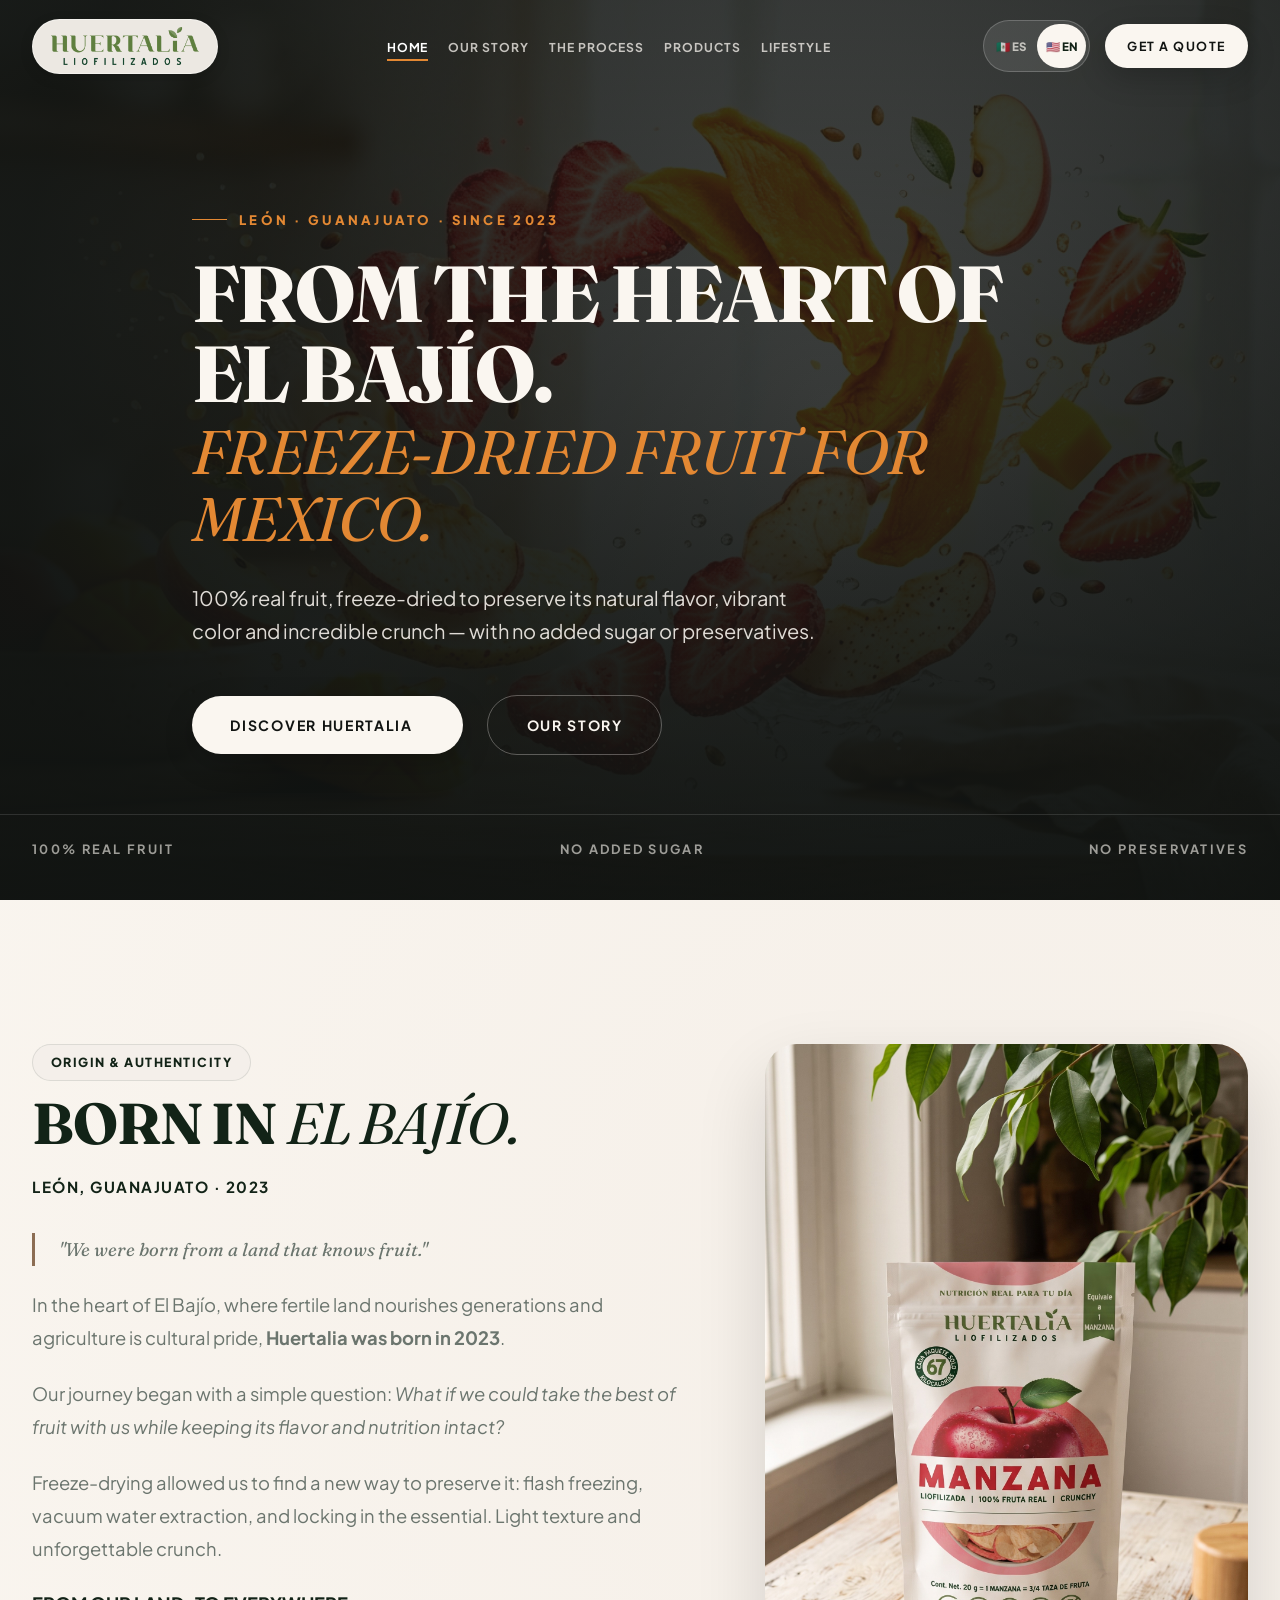
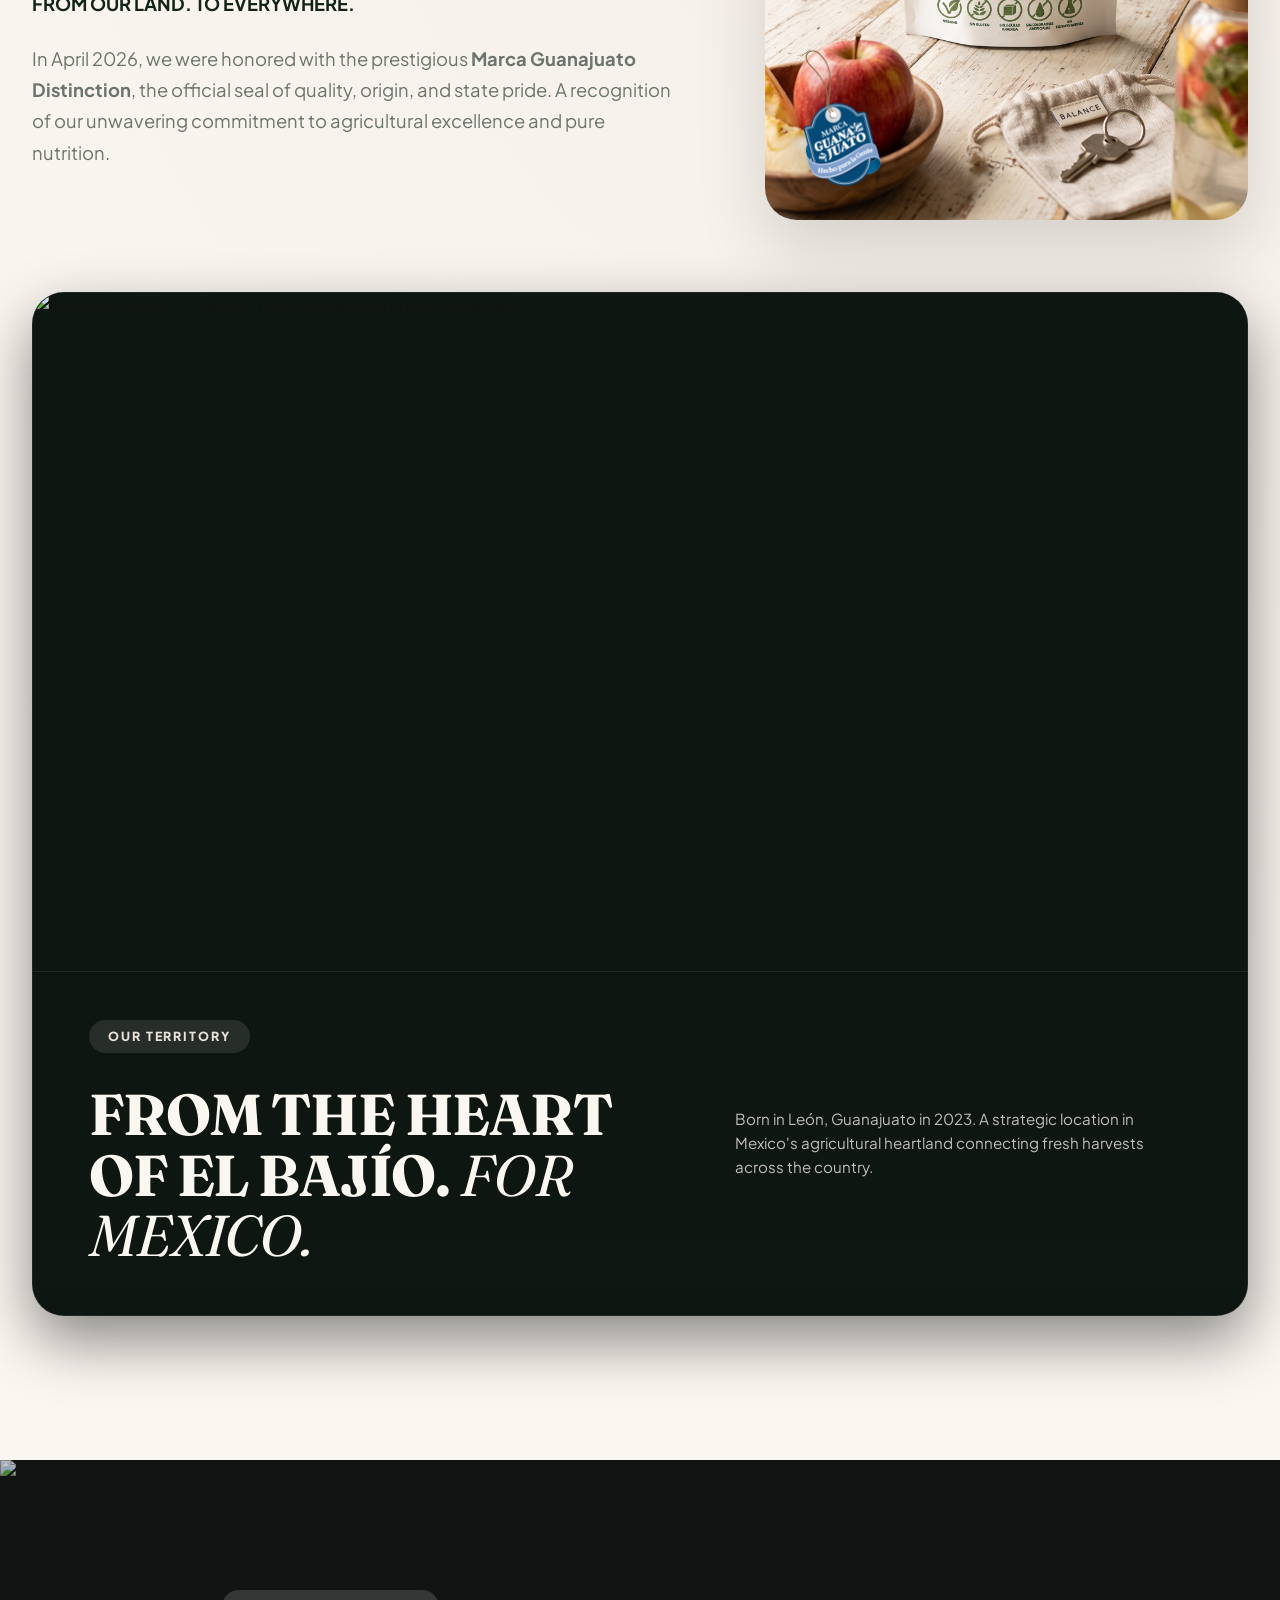
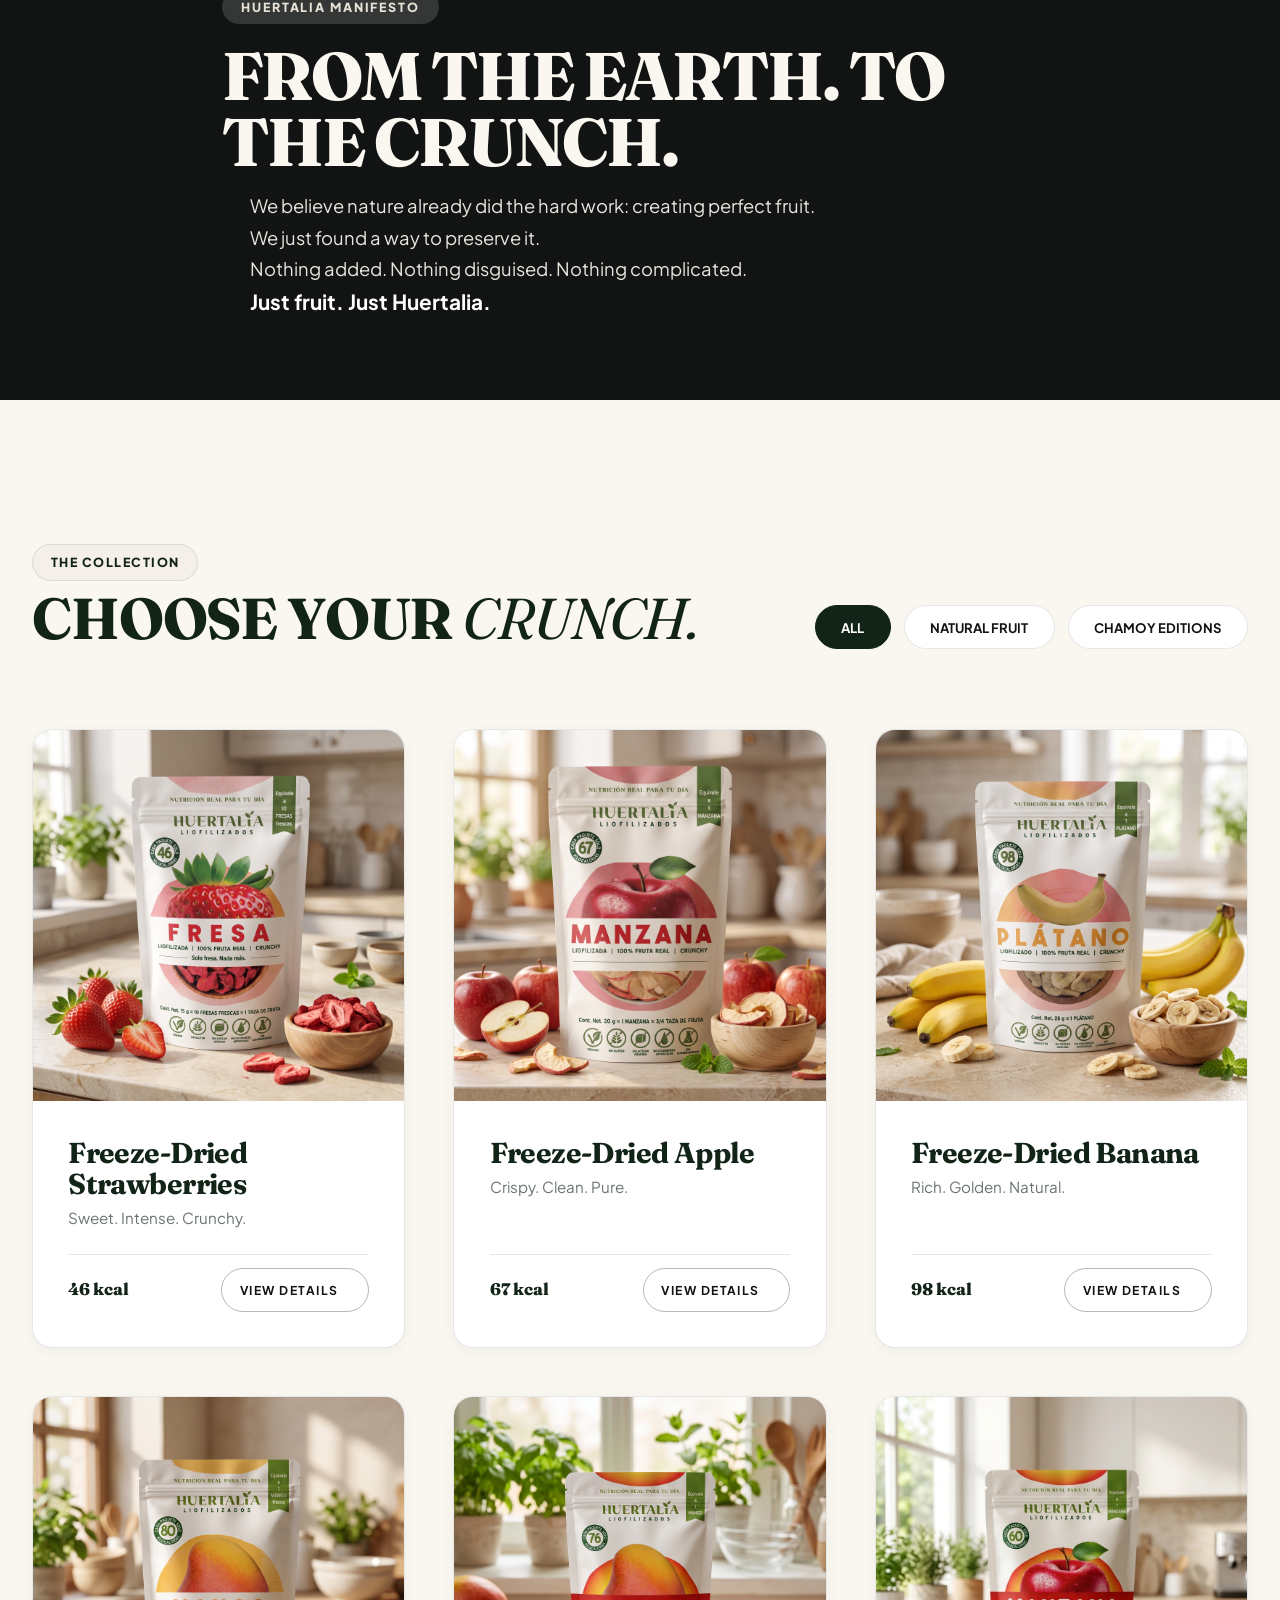
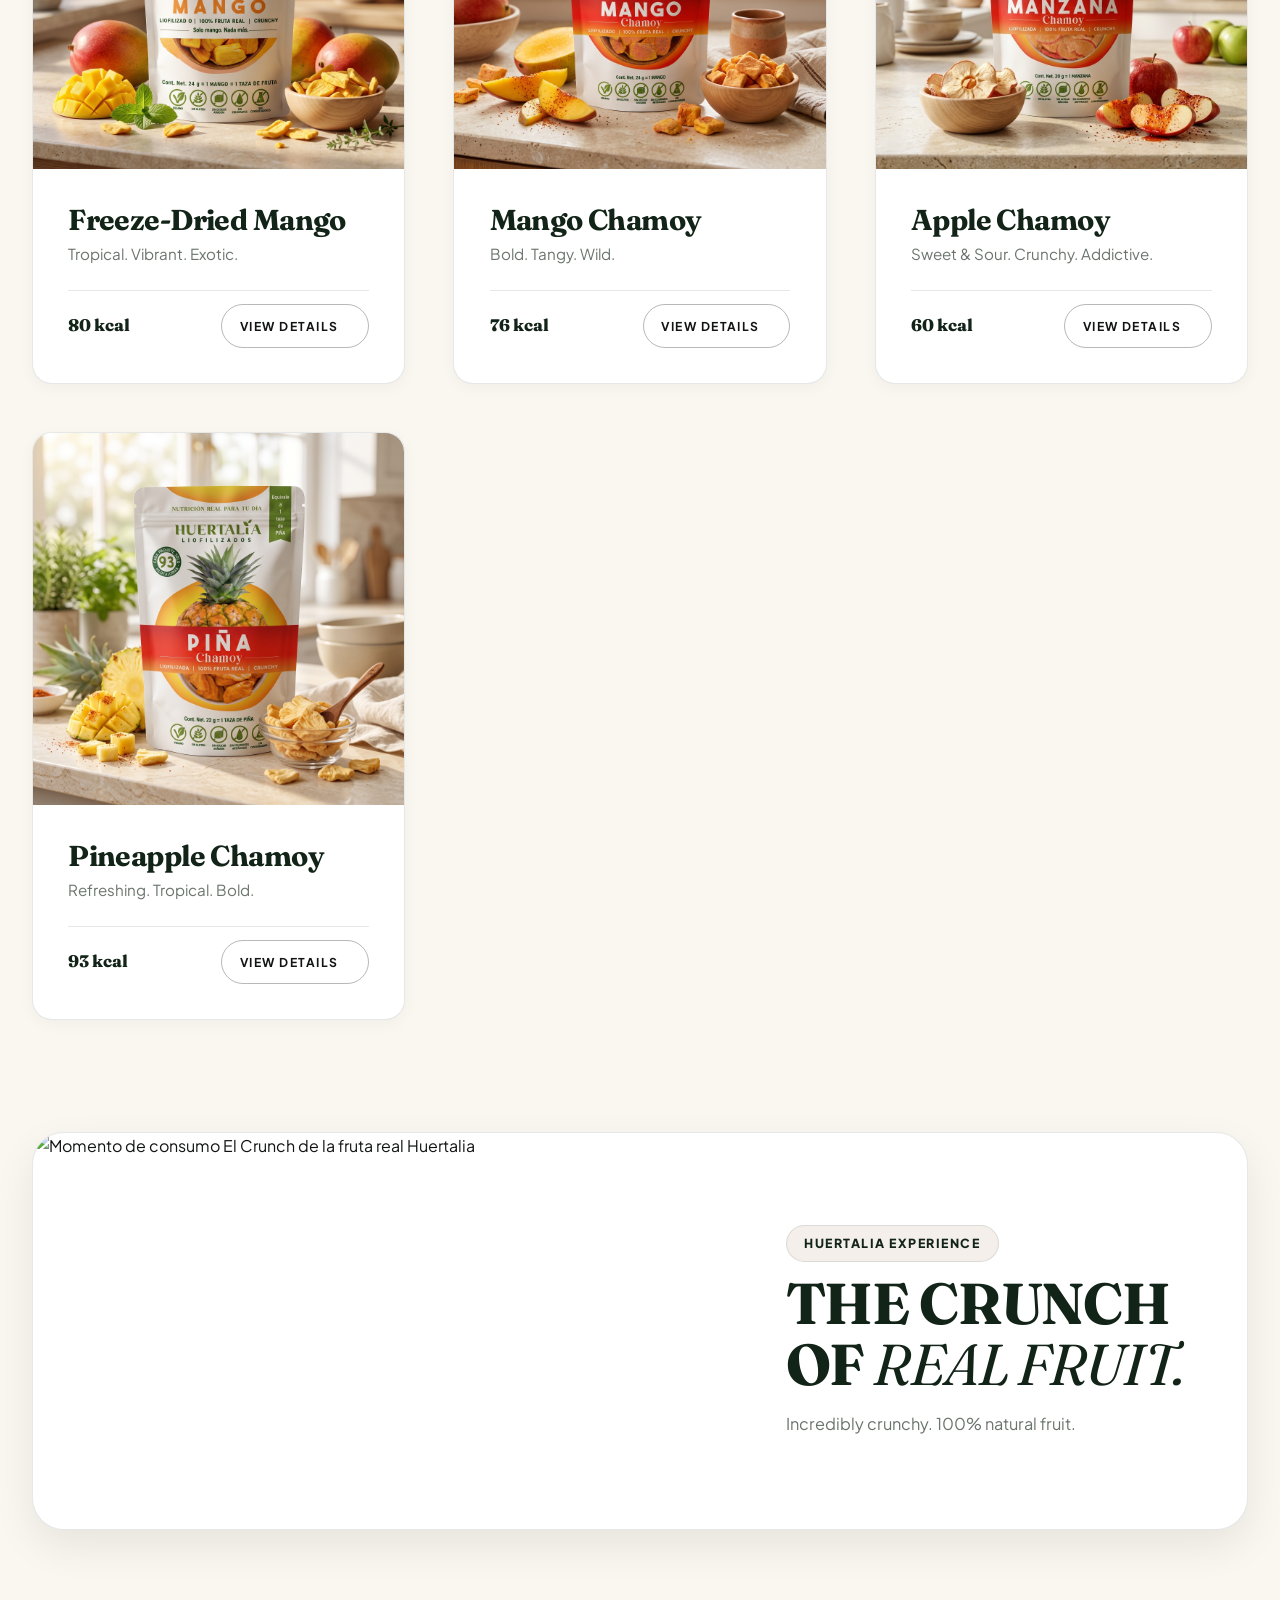
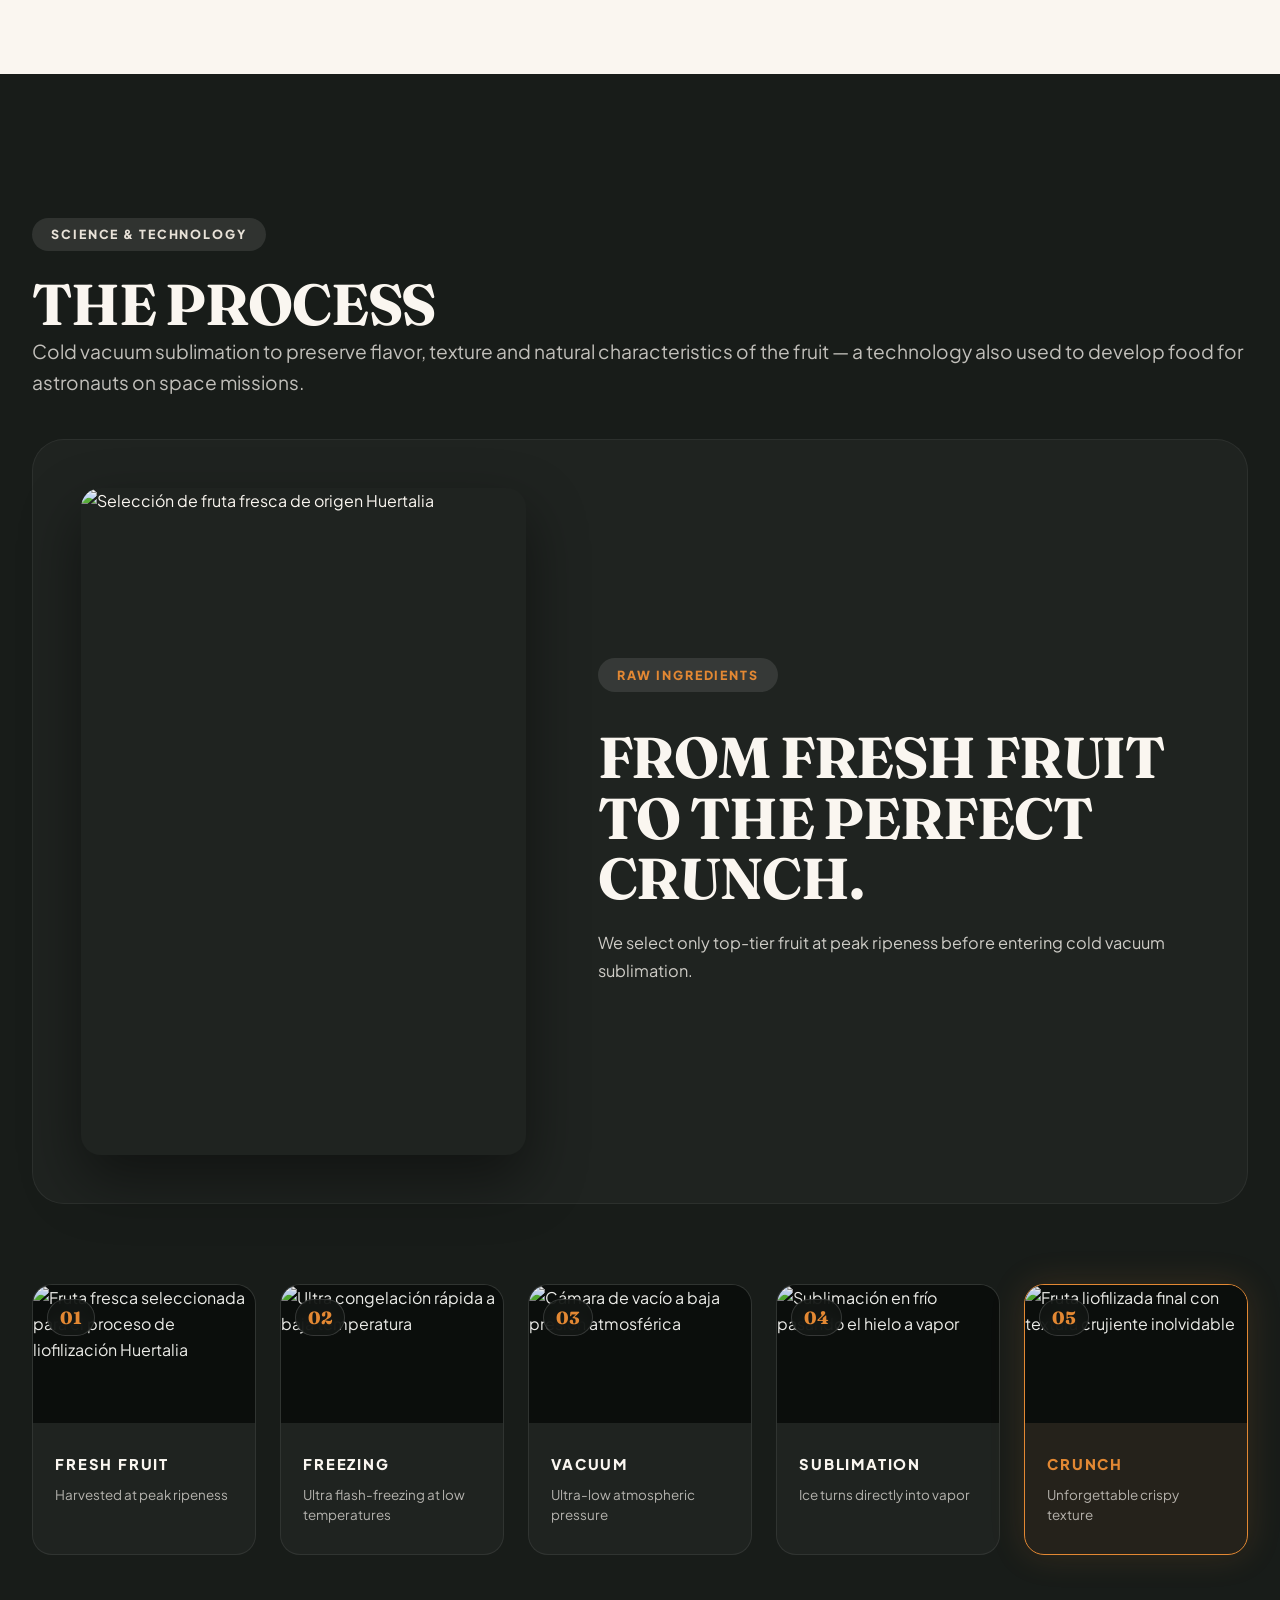
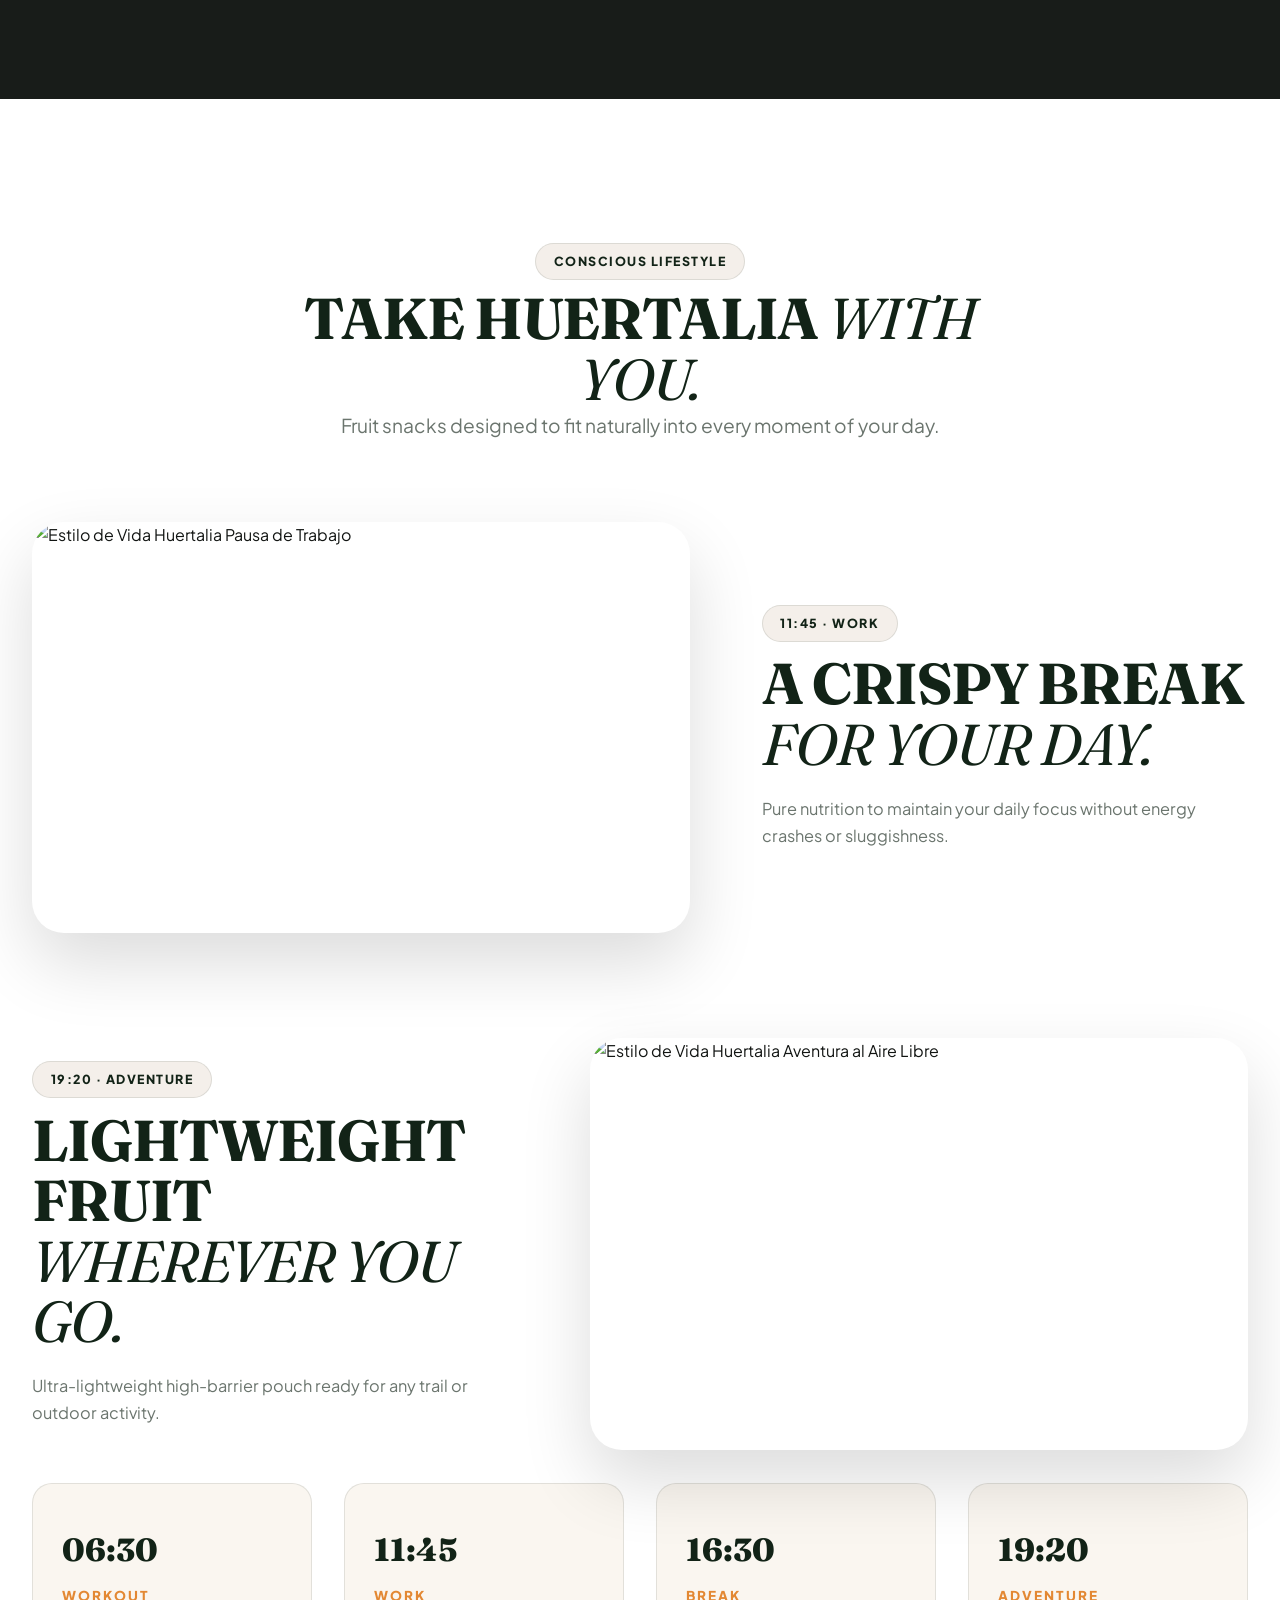
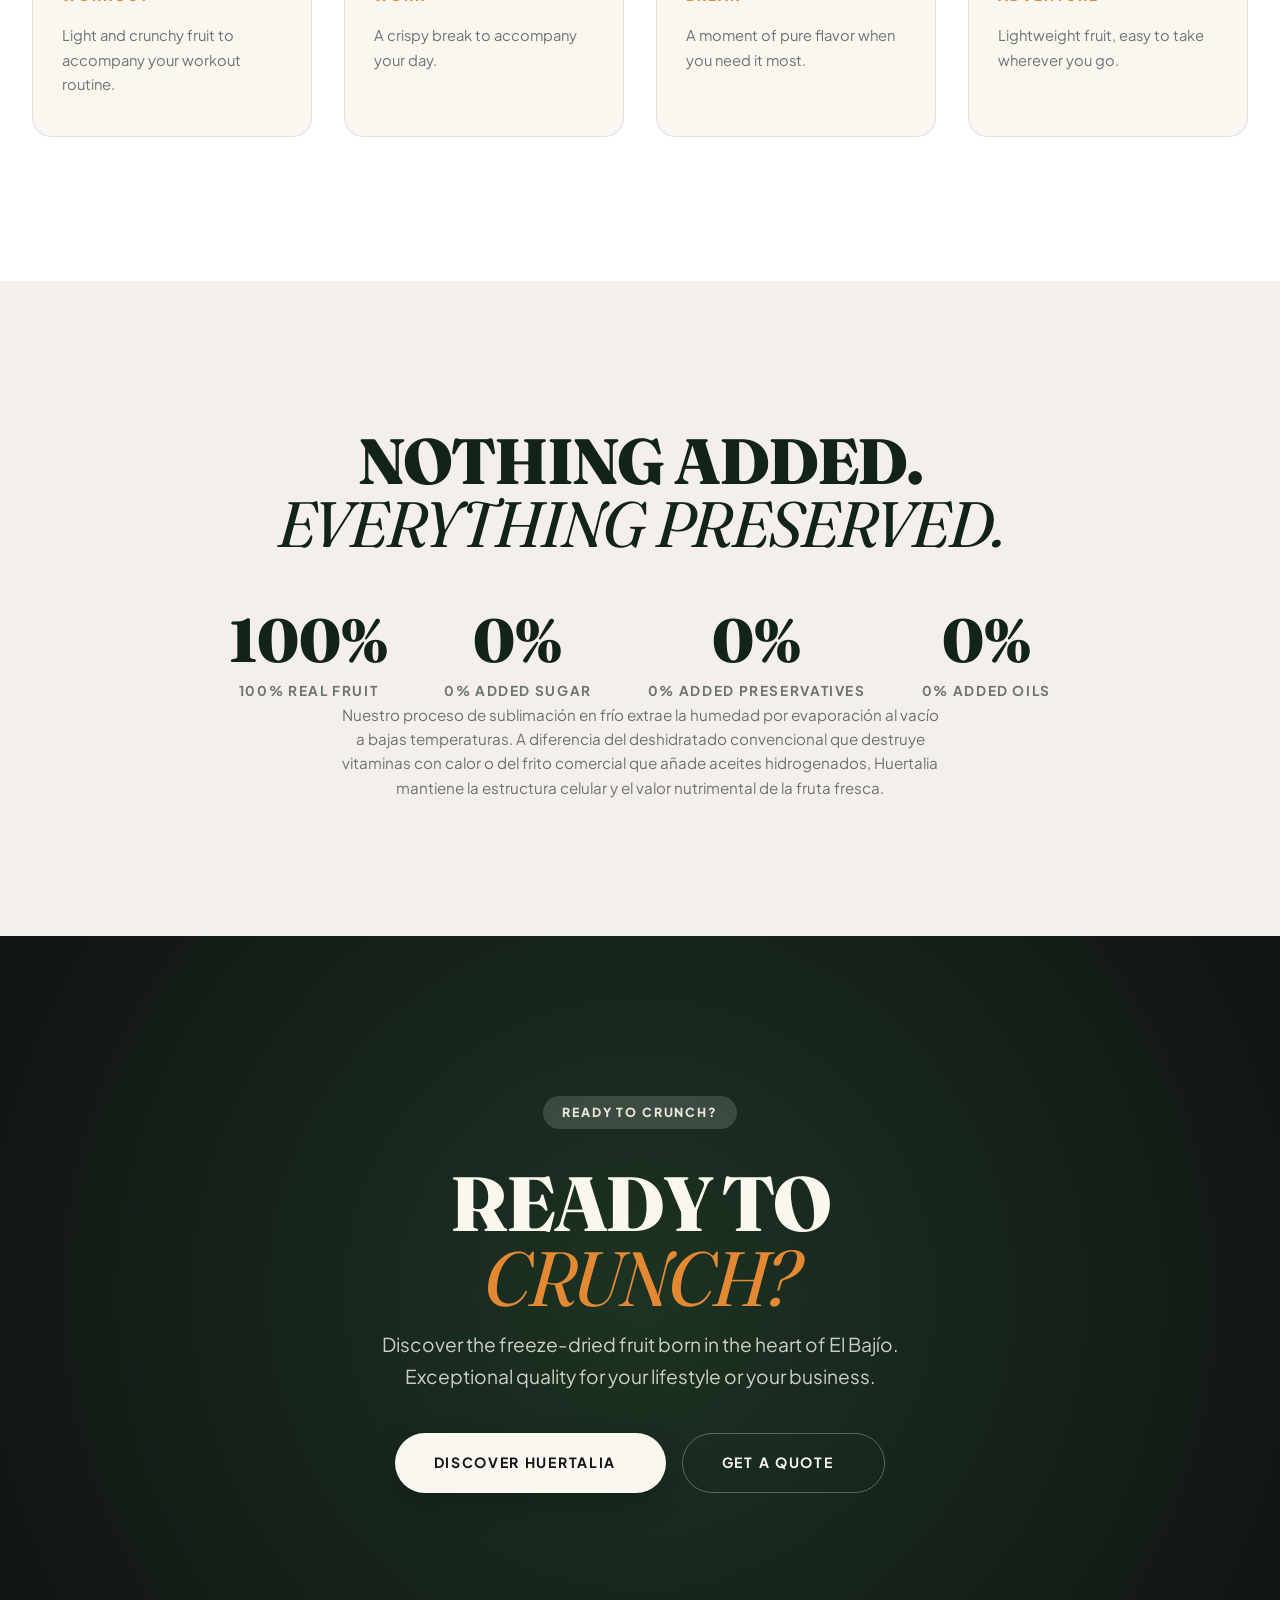
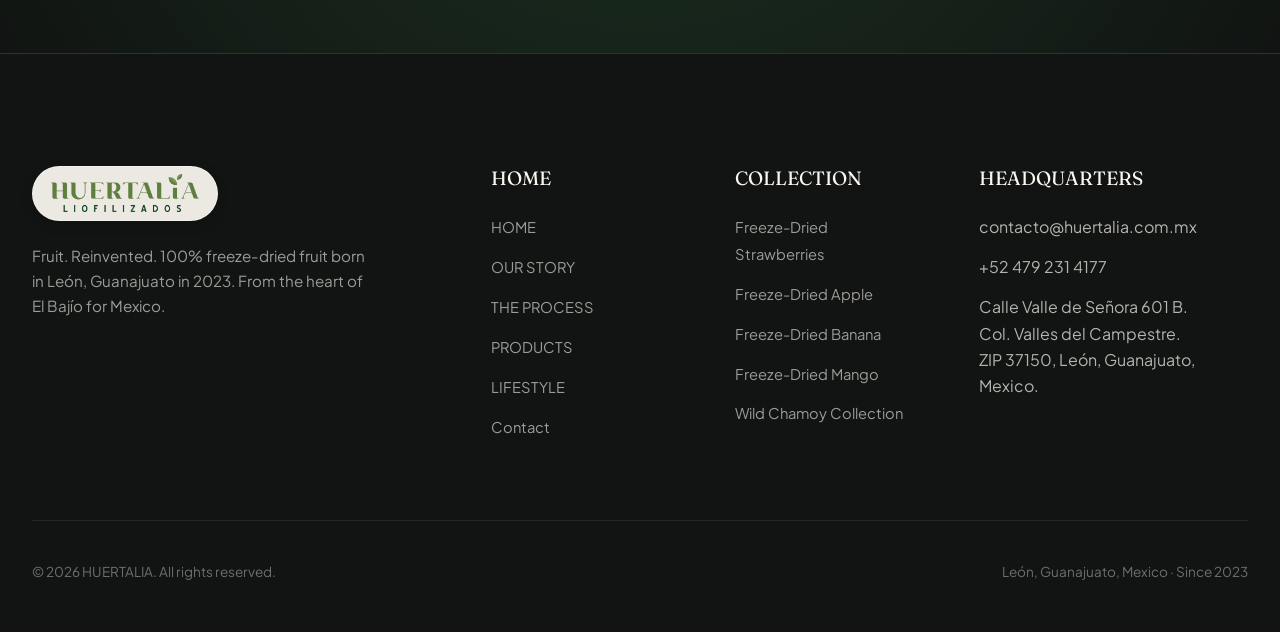
==== commit 86b811ee: "feat: implement 14 UX, copy and visual refinements across index and contacto pages" ====
--- a/index.html
+++ b/index.html
@@ -137,7 +137,6 @@
           <span data-i18n="claim_1">100% FRUTA REAL</span>
           <span data-i18n="claim_2">SIN AZÚCAR AÑADIDA</span>
           <span data-i18n="claim_3">SIN CONSERVADORES</span>
-          <span data-i18n="claim_4">LIOFILIZACIÓN EN FRÍO</span>
         </div>
       </div>
     </section>
@@ -169,24 +168,19 @@
               <p data-i18n="history_p3">La liofilización nos permitió encontrar una nueva forma de conservarla: congelar en frío, extraer la humedad bajo vacío y preservar lo esencial. Su textura ligera y su crujido inconfundible.</p>
               <p style="font-weight: 700; color: var(--color-primary);" data-i18n="history_p4">DE NUESTRA TIERRA. PARA CUALQUIER LUGAR.</p>
               
-              <!-- MARCA GUANAJUATO NARRATIVE & INTEGRATED SEAL STAMP -->
+              <!-- MARCA GUANAJUATO NARRATIVE -->
               <p data-i18n="history_gto" style="margin-top: 1.2rem; line-height: 1.7; color: var(--color-text-muted);">
                 En abril de 2026, fuimos honrados con el prestigioso <strong>Distintivo Marca Guanajuato</strong>, el sello oficial de calidad, origen y orgullo de nuestro estado. Un reconocimiento que avala nuestro compromiso inquebrantable con la excelencia agrícola y la nutrición pura.
               </p>
-
-              <div style="margin: 1.8rem 0 1rem; display: flex; align-items: center; gap: 1.5rem;">
-                <img src="assets/images/logo/marcaGuanajuato.png" alt="Distintivo Oficial Marca Guanajuato Huertalia" width="183" height="282" loading="lazy" style="height: 140px; width: auto; filter: drop-shadow(0 6px 16px rgba(18, 35, 23, 0.14)); flex-shrink: 0;">
-                <div>
-                  <span style="font-family: var(--font-sans); font-size: 0.76rem; font-weight: 800; letter-spacing: 0.12em; color: var(--color-earth); text-transform: uppercase;" data-i18n="gto_seal_label">MARCA GUANAJUATO</span>
-                  <h4 style="font-family: var(--font-serif); font-size: 1.15rem; color: var(--color-primary); margin: 0.2rem 0 0; font-weight: 700;" data-i18n="gto_seal_sub">Sello Oficial de Calidad & Origen</h4>
-                </div>
-              </div>
             </div>
           </div>
 
           <div class="reveal-right" style="height: 100%;">
             <div class="history-img-box">
               <img src="assets/images/lifestyle/lifestyle_moments.jpg" alt="Origen agrícola Huertalia León Guanajuato" width="600" height="450" loading="lazy">
+              <div class="gto-seal-stamp">
+                <img src="assets/images/logo/marcaGuanajuato.png" alt="Distintivo Oficial Marca Guanajuato Huertalia" width="183" height="282" loading="lazy">
+              </div>
             </div>
           </div>
         </div>
@@ -243,8 +237,8 @@
 
           <div class="filter-bar">
             <button class="filter-btn active" data-filter="all" data-i18n="filter_all">TODOS</button>
-            <button class="filter-btn" data-filter="natural" data-i18n="filter_pure">FRUTA PURA</button>
-            <button class="filter-btn" data-filter="chamoy" data-i18n="filter_chamoy">LÍNEA CHAMOY</button>
+            <button class="filter-btn" data-filter="natural" data-i18n="filter_pure">FRUTA NATURAL</button>
+            <button class="filter-btn" data-filter="chamoy" data-i18n="filter_chamoy">EDICIONES CON CHAMOY</button>
           </div>
         </div>
 
@@ -276,7 +270,7 @@
         <div style="max-width: 100%; margin-bottom: 2.5rem;" class="reveal">
           <span class="wild-badge" style="background: rgba(255,255,255,0.1); color: var(--color-sand);" data-i18n="process_badge">CIENCIA Y TECNOLOGÍA</span>
           <h2 class="title-section" style="color: var(--color-ivory);" data-i18n="process_title">EL PROCESO</h2>
-          <p class="text-editorial-sub" style="color: rgba(250,246,240,0.75); max-width: 100%;" data-i18n="process_subhead">Sublimación en frío al vacío para conservar el máximo de nutrientes — la misma tecnología de vanguardia elegida por la NASA para nutrir a los astronautas en las misiones espaciales.</p>
+          <p class="text-editorial-sub" style="color: rgba(250,246,240,0.75); max-width: 100%;" data-i18n="process_subhead">Sublimación en frío al vacío para conservar el sabor, textura y características naturales de la fruta — una tecnología utilizada también para desarrollar alimentos destinados a astronautas en misiones espaciales.</p>
         </div>
 
         <!-- 03.png INTRO BLOCK -->
@@ -312,12 +306,12 @@
           <!-- Stage 2 -->
           <div class="process-card-imageled">
             <div class="process-card-imgbox">
-              <img src="assets/images/proceso/02.png" alt="Congelación rápida a -40°C" width="400" height="250" loading="lazy">
+              <img src="assets/images/proceso/02.png" alt="Ultra congelación rápida a baja temperatura" width="400" height="250" loading="lazy">
               <div class="process-card-num-badge">02</div>
             </div>
             <div class="process-card-body">
               <div class="process-card-title" data-i18n="step2_title">CONGELACIÓN</div>
-              <p class="process-card-desc" data-i18n="step2_desc">Congelación rápida a -40°C</p>
+              <p class="process-card-desc" data-i18n="step2_desc">Ultra congelación rápida a baja temperatura</p>
             </div>
           </div>
 
@@ -368,7 +362,7 @@
           <h2 class="title-section" style="color: var(--color-primary); margin-top: 0.6rem;" data-i18n="lifestyle_title">
             LLEVA HUERTALIA <span class="text-italic-accent">CONTIGO.</span>
           </h2>
-          <p class="text-editorial-sub" data-i18n="lifestyle_subhead">Nutrición pura diseñada para integrarse naturally en cada momento de tu día.</p>
+          <p class="text-editorial-sub" data-i18n="lifestyle_subhead">Snacks de fruta diseñados para integrarse naturalmente en cada momento de tu día.</p>
         </div>
 
         <!-- Magazine Campaign Spreads -->
@@ -445,7 +439,6 @@
     <!-- 06 — POR QUÉ HUERTALIA (BENEFICIOS COMPACTOS 2x2) -->
     <section id="porque-huertalia" class="why-huertalia-section">
       <div class="container reveal">
-        <span class="badge-tag" data-i18n="why_badge">BENEFICIOS COMPROBADOS</span>
         <h2 class="title-display" style="color: var(--color-primary); font-size: clamp(2.0rem, 5vw, 4.8rem); margin-top: 0.8rem;" data-i18n="why_title">
           NADA AÑADIDO.<br>
           <span class="text-italic-accent">TODO CONSERVADO.</span>
--- a/css/styles.css
+++ b/css/styles.css
@@ -598,6 +598,7 @@
   border-radius: var(--radius-lg);
   overflow: hidden;
   box-shadow: var(--shadow-lg);
+  position: relative;
 }
 
 .history-img-box img {
@@ -605,6 +606,27 @@
   height: 100%;
   object-fit: cover;
   object-position: center center;
+}
+
+.gto-seal-stamp {
+  position: absolute;
+  bottom: 2rem;
+  left: 2rem;
+  z-index: 10;
+  filter: drop-shadow(0 10px 24px rgba(0, 0, 0, 0.35));
+  transition: transform 0.35s cubic-bezier(0.16, 1, 0.3, 1);
+  pointer-events: none;
+}
+
+.gto-seal-stamp img {
+  height: 140px;
+  width: auto;
+  object-fit: contain;
+  display: block;
+}
+
+.gto-seal-stamp:hover {
+  transform: scale(1.05) rotate(-2deg);
 }
 
 .manifesto-box {
@@ -1667,21 +1689,47 @@
   #hero { order: 1; }
   #historia { order: 2; }
   .campaign-banner-fullwidth { order: 3; }
-  #productos { order: 4; } /* PRODUCTS MOVED RIGHT AFTER STORY & ORIGIN BANNER! */
+  #productos { order: 4; }
   #proceso { order: 5; }
   #estilo-de-vida { order: 6; }
   #porque-huertalia { order: 7; }
-  #calculadora { order: 8; }
-  #negocios { order: 9; }
-  #final-cta { order: 10; }
+  #final-cta { order: 8; }
 
   /* Mobile Accordions Display */
   .mobile-accordion-trigger {
     display: flex;
   }
 
+  /* Global Mobile Spacing & Typography */
+  .container {
+    padding-left: 1.2rem !important;
+    padding-right: 1.2rem !important;
+  }
+
+  section {
+    padding: 2.8rem 0 !important;
+  }
+
+  .title-section {
+    font-size: clamp(1.4rem, 5.5vw, 1.8rem) !important;
+    line-height: 1.18 !important;
+    margin-bottom: 0.5rem !important;
+  }
+
+  .title-display {
+    font-size: clamp(1.5rem, 6vw, 2.1rem) !important;
+    line-height: 1.15 !important;
+    margin-bottom: 0.6rem !important;
+  }
+
+  .badge-tag, .wild-badge {
+    font-size: 0.66rem !important;
+    padding: 0.25rem 0.6rem !important;
+    margin-bottom: 0.5rem !important;
+  }
+
   .site-header {
-    height: 60px;
+    height: 58px;
     padding: 0 0.8rem;
     background: rgba(14, 22, 17, 0.96);
     backdrop-filter: blur(16px);
@@ -1694,11 +1742,17 @@
     width: 100%;
   }
 
+  .logo-brand {
+    padding: 0.25rem 0.65rem !important;
+    margin-right: 0.2rem !important;
+  }
+
   .logo-brand img {
-    height: 34px !important;
+    height: 28px !important;
     width: auto !important;
   }
 
+  .site-header-wrapper nav,
   .nav-links {
     display: none !important;
   }
@@ -1706,7 +1760,7 @@
   .nav-actions-flex {
     display: flex !important;
     align-items: center;
-    gap: 0.5rem;
+    gap: 0.4rem;
     flex-shrink: 0;
   }
 
@@ -1720,29 +1774,31 @@
   }
 
   .lang-btn {
-    font-size: 0.68rem;
-    padding: 0.22rem 0.45rem;
-    min-height: 36px;
+    font-size: 0.65rem;
+    padding: 0.2rem 0.45rem;
+    min-height: 34px;
   }
 
   .mobile-menu-btn {
     display: flex !important;
     align-items: center;
     justify-content: center;
-    width: 42px;
-    height: 42px;
+    width: 38px;
+    height: 38px;
+    min-height: 38px;
     border-radius: 50%;
     background: rgba(255, 255, 255, 0.1);
     border: 1px solid rgba(255, 255, 255, 0.2);
     color: var(--color-ivory);
-    font-size: 1.4rem;
+    font-size: 1.3rem;
     cursor: pointer;
     flex-shrink: 0;
   }
 
+  /* HERO MOBILE REFINEMENT */
   .hero-section {
-    padding-top: 5.5rem;
-    padding-bottom: 2.5rem;
+    padding-top: 4.8rem !important;
+    padding-bottom: 1.8rem !important;
     min-height: auto;
     display: block;
   }
@@ -1750,59 +1806,106 @@
   .hero-content-wrapper {
     position: relative;
     z-index: 10;
-    margin-bottom: 1.5rem;
+    margin-bottom: 1.2rem;
   }
 
   .hero-bg-media {
-    height: 350px;
-    max-height: 48vh;
+    height: 280px;
+    max-height: 40vh;
+  }
+
+  .hero-tag {
+    font-size: 0.66rem !important;
+    letter-spacing: 0.1em !important;
+    margin-bottom: 0.4rem !important;
   }
 
   .hero-headline-level1 {
-    font-size: clamp(1.7rem, 6vw, 2.2rem);
-    line-height: 1.1;
+    font-size: clamp(1.45rem, 5vw, 1.85rem) !important;
+    line-height: 1.12 !important;
+    margin-bottom: 0.2rem !important;
   }
 
   .hero-headline-level2 {
-    font-size: clamp(1.4rem, 5vw, 1.9rem);
-    line-height: 1.15;
+    font-size: clamp(1.25rem, 4.5vw, 1.55rem) !important;
+    line-height: 1.15 !important;
+    margin-bottom: 0.8rem !important;
+  }
+
+  .hero-subhead {
+    font-size: 0.84rem !important;
+    line-height: 1.45 !important;
+    max-width: 100% !important;
+    margin-bottom: 1.2rem !important;
   }
 
   .hero-cta-group {
     flex-direction: column;
     width: 100%;
-    gap: 0.75rem;
-    margin-bottom: 2rem;
+    gap: 0.6rem;
+    margin-bottom: 1.2rem;
   }
 
   .hero-cta-group .btn {
     width: 100%;
-    min-height: 48px;
+    min-height: 44px;
+    padding: 0.55rem 1rem;
+    font-size: 0.78rem;
     justify-content: center;
   }
 
-  /* ABSOLUTE POSITION OVERLAP FIX FOR MOBILE */
   .hero-claims-bar {
     position: relative !important;
     bottom: auto !important;
     top: auto !important;
     left: auto !important;
     width: 100% !important;
-    margin-top: 1.8rem !important;
-    border-top: 1px solid rgba(255, 255, 255, 0.15);
-    padding-top: 1.2rem !important;
+    margin-top: 1.0rem !important;
+    border-top: 1px solid rgba(255, 255, 255, 0.12);
+    padding-top: 0.8rem !important;
     z-index: 10;
   }
 
   .claims-flex {
-    display: grid;
-    grid-template-columns: 1fr 1fr;
-    gap: 0.8rem 0.6rem;
+    display: grid !important;
+    grid-template-columns: 1fr 1fr !important;
+    gap: 0.5rem 0.6rem !important;
     text-align: center;
-    font-size: 0.72rem;
-  }
-
-  /* REMOVE CARD WALL ON MOBILE: Strip redundant heavy card borders & shadows */
+    font-size: 0.68rem !important;
+  }
+
+  /* NUESTRA HISTORIA MOBILE */
+  .history-grid {
+    grid-template-columns: 1fr !important;
+    gap: 1.5rem !important;
+  }
+
+  .history-quote {
+    font-size: 1.05rem !important;
+    margin: 0.8rem 0 !important;
+    padding-left: 0.75rem !important;
+  }
+
+  .history-img-box {
+    aspect-ratio: 16 / 9 !important;
+    height: auto !important;
+    min-height: 180px !important;
+    max-height: 240px !important;
+    border-radius: var(--radius-sm);
+    margin-top: 0.8rem !important;
+    position: relative !important;
+  }
+
+  .gto-seal-stamp {
+    bottom: 0.8rem !important;
+    left: 0.8rem !important;
+  }
+
+  .gto-seal-stamp img {
+    height: 80px !important;
+  }
+
+  /* PRODUCTS GRID MOBILE */
   .editorial-product-card {
     background: transparent;
     border: none;
@@ -1810,32 +1913,68 @@
     padding: 0;
   }
 
+  .filter-bar {
+    gap: 0.4rem !important;
+    margin-bottom: 1.5rem !important;
+  }
+
+  .filter-btn {
+    padding: 0.35rem 0.7rem !important;
+    font-size: 0.72rem !important;
+    min-height: 36px !important;
+  }
+
   .collection-grid {
-    grid-template-columns: repeat(2, 1fr);
-    gap: 1.4rem 0.9rem;
+    grid-template-columns: repeat(2, 1fr) !important;
+    gap: 1.0rem 0.7rem !important;
   }
 
   .editorial-img-box {
     aspect-ratio: 1 / 1;
     padding: 0;
     background: var(--bg-alt);
-    border-radius: 0;
+    border-radius: var(--radius-sm) var(--radius-sm) 0 0;
     border: none;
   }
 
   .editorial-info-box {
-    padding: 0.6rem 0 0;
+    padding: 0.6rem 0.4rem 0.4rem !important;
   }
 
   .editorial-product-title {
-    font-size: 0.95rem;
+    font-size: 0.85rem !important;
+    line-height: 1.2 !important;
+    margin-bottom: 0.15rem !important;
   }
 
   .editorial-product-desc {
-    font-size: 0.75rem;
-  }
-
-  /* PROCESS SECTION TIMELINE: Single expanded step at a time */
+    font-size: 0.7rem !important;
+    line-height: 1.3 !important;
+    margin-bottom: 0.5rem !important;
+  }
+
+  .product-btn-detail {
+    width: 100% !important;
+    padding: 0.4rem 0.5rem !important;
+    font-size: 0.68rem !important;
+    min-height: 36px !important;
+    justify-content: center !important;
+  }
+
+  /* PROCESS SECTION TIMELINE */
+  .process-intro-editorial {
+    display: grid !important;
+    grid-template-columns: 1fr !important;
+    gap: 1.2rem !important;
+    padding: 1.2rem !important;
+    margin-bottom: 1.8rem !important;
+  }
+
+  .process-intro-imgbox {
+    aspect-ratio: 16 / 9 !important;
+    max-height: 200px !important;
+  }
+
   .process-flow-grid {
     display: flex;
     flex-direction: column;
@@ -1862,84 +2001,145 @@
   }
 
   .process-card-body {
-    padding: 0.9rem 1.1rem;
+    padding: 0.75rem 0.9rem;
   }
 
   /* LIFESTYLE EDITORIAL SPREADS BLEED ON MOBILE */
+  .lifestyle-campaign-container {
+    gap: 2rem !important;
+    margin-top: 1.8rem !important;
+  }
+
+  .lifestyle-campaign-spread,
+  .lifestyle-campaign-spread.reverse {
+    grid-template-columns: 1fr !important;
+    gap: 1.2rem !important;
+  }
+
   .lifestyle-campaign-imgbox {
     aspect-ratio: 16 / 9;
+    max-height: 220px;
     border-radius: var(--radius-sm);
     box-shadow: none;
   }
 
+  .lifestyle-campaign-textbox {
+    padding: 0;
+  }
+
   .map-editorial-block {
+    margin-top: 2.0rem !important;
+    border-radius: var(--radius-sm);
+    box-shadow: none;
+    border: none;
+  }
+
+  .map-img-container {
+    min-height: 180px !important;
+    max-height: 260px !important;
+  }
+
+  .map-overlay-content {
+    padding: 1.4rem 1.1rem !important;
+    flex-direction: column !important;
+    gap: 0.6rem !important;
+  }
+
+  .map-overlay-content .title-section {
+    font-size: 1.3rem !important;
+    line-height: 1.2 !important;
+    margin-top: 0.3rem !important;
+  }
+
+  /* FULL-WIDTH MANIFESTO BANNER MOBILE FIX (PREVENT CUT-OFF / TOP OVERFLOW) */
+  .campaign-banner-fullwidth {
+    height: auto !important;
+    min-height: 360px !important;
+    max-height: none !important;
+    position: relative !important;
+    display: flex !important;
+    align-items: center !important;
+    justify-content: center !important;
+    overflow: hidden !important;
+  }
+
+  .campaign-banner-fullwidth img {
+    position: absolute !important;
+    top: 0 !important;
+    left: 0 !important;
+    width: 100% !important;
+    height: 100% !important;
+    object-fit: cover !important;
+    object-position: center center !important;
+  }
+
+  .campaign-banner-overlay {
+    position: relative !important;
+    top: auto !important;
+    left: auto !important;
+    width: 100% !important;
+    height: auto !important;
+    padding: 2.8rem 1.2rem !important;
+    display: flex !important;
+    flex-direction: column !important;
+    align-items: center !important;
+    justify-content: center !important;
+    text-align: center !important;
+    background: linear-gradient(180deg, rgba(14, 22, 17, 0.78) 0%, rgba(14, 22, 17, 0.90) 100%) !important;
+  }
+
+  .campaign-banner-overlay .title-display {
+    font-size: clamp(1.4rem, 5vw, 1.85rem) !important;
+    line-height: 1.2 !important;
+    margin: 0.4rem 0 0.8rem !important;
+  }
+
+  .manifesto-text {
+    font-size: 0.88rem !important;
+    line-height: 1.55 !important;
+    color: rgba(250, 246, 240, 0.95) !important;
+  }
+
+  .manifesto-text strong {
+    font-size: 1.05rem !important;
+    margin-top: 0.5rem !important;
+  }
+
+  .crunch-editorial-moment {
     margin-top: 2.5rem;
     border-radius: var(--radius-sm);
     box-shadow: none;
     border: none;
   }
 
-  .map-img-container {
-    min-height: 220px;
-    max-height: 320px;
-  }
-
-  .map-overlay-content {
-    padding: 1.6rem 1.2rem;
-    flex-direction: column;
-    gap: 1rem;
-  }
-
-  .campaign-banner-fullwidth {
-    height: 35vh;
-    min-height: 250px;
-  }
-
-  .crunch-editorial-moment {
-    margin-top: 3.5rem;
-    border-radius: var(--radius-sm);
-    box-shadow: none;
-    border: none;
-  }
-
   .timeline-grid {
     grid-template-columns: 1fr 1fr;
-    gap: 0.8rem;
+    gap: 0.6rem;
   }
 
   .timeline-card {
-    padding: 1.2rem 0.9rem;
+    padding: 1rem 0.75rem;
     border-radius: var(--radius-sm);
   }
 
   .claims-grid {
     display: grid;
     grid-template-columns: 1fr 1fr;
-    gap: 1.2rem;
+    gap: 0.8rem;
+  }
+
+  .claim-item-large {
+    padding: 1rem 0.6rem;
+    border-radius: var(--radius-sm);
   }
 
   .claim-big-text {
-    font-size: 2.2rem;
-  }
-
-  .calculator-card-premium {
-    grid-template-columns: 1fr;
-    padding: 1.6rem 1.1rem;
-    gap: 1.8rem;
-    border-radius: var(--radius-sm);
-  }
-
-  .calc-stat-display {
-    font-size: 2.6rem;
-  }
-
-  .b2b-grid {
-    grid-template-columns: 1fr;
-    gap: 2rem;
+    font-size: 1.8rem;
   }
 
   .final-cta-section {
-    padding: 4.5rem 1.1rem;
+    padding: 3.5rem 1rem;
+    text-align: center;
   }
 
   .final-cta-section div[style*="display: flex"] {
@@ -1949,8 +2149,22 @@
 
   .final-cta-section .btn {
     width: 100%;
-    min-height: 48px;
+    min-height: 44px;
+    font-size: 0.82rem;
     justify-content: center;
+  }
+
+  /* CONTACT PAGE RESPONSIVE FORM GRID */
+  .contact-grid-card {
+    grid-template-columns: 1fr !important;
+    gap: 2rem !important;
+    padding: 1.5rem 1.2rem !important;
+  }
+
+  .form-row-2col {
+    display: grid !important;
+    grid-template-columns: 1fr !important;
+    gap: 1.2rem !important;
   }
 
   .footer-grid {
@@ -2002,27 +2216,7 @@
 
 @media (max-width: 480px) {
   .claims-flex {
-    grid-template-columns: 1fr;
-  }
-
-  .timeline-grid {
-    grid-template-columns: 1fr;
-  }
-
-  .claims-grid {
-    grid-template-columns: 1fr;
-  }
-
-  .map-img-container {
-    min-height: 240px;
-  }
-
-  .campaign-banner-fullwidth {
-    height: 35vh;
-    min-height: 260px;
-  }
-}
-
-
-
-
+    grid-template-columns: 1fr 1fr !important;
+  }
+}
+
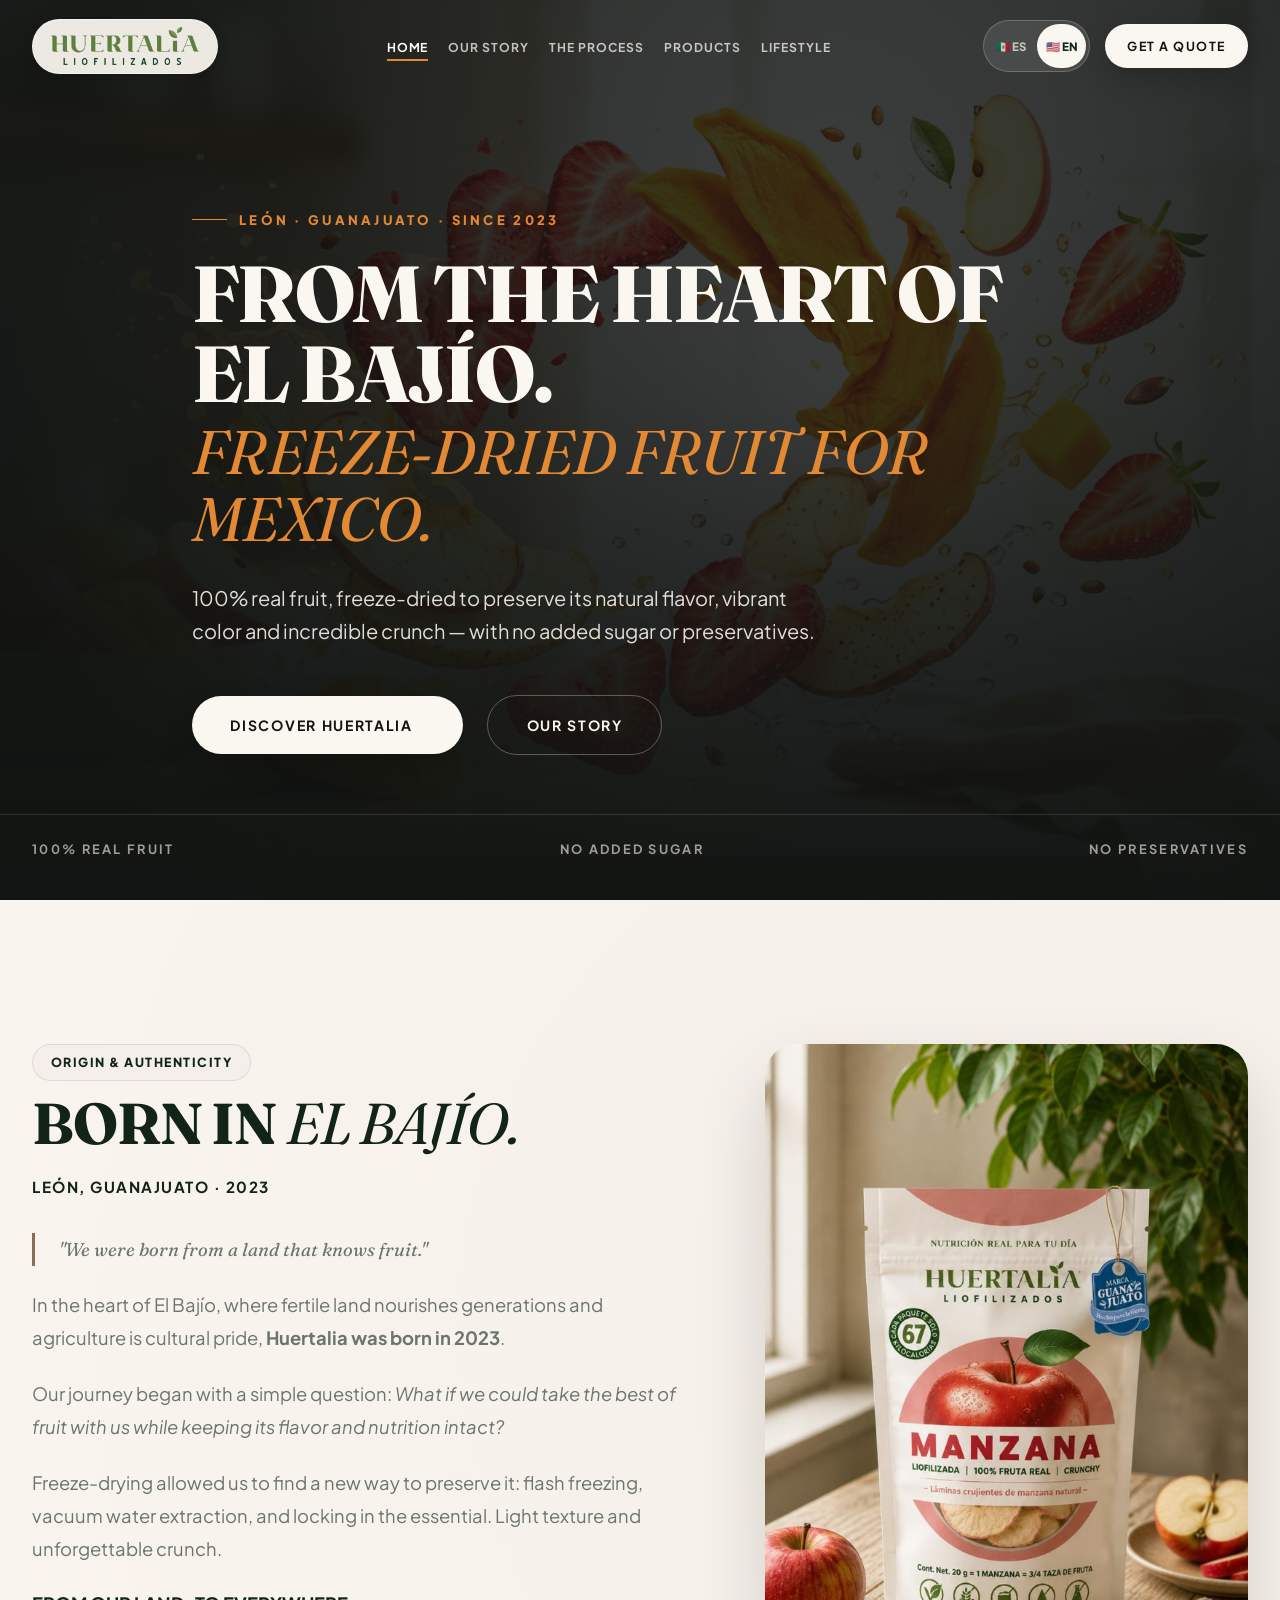
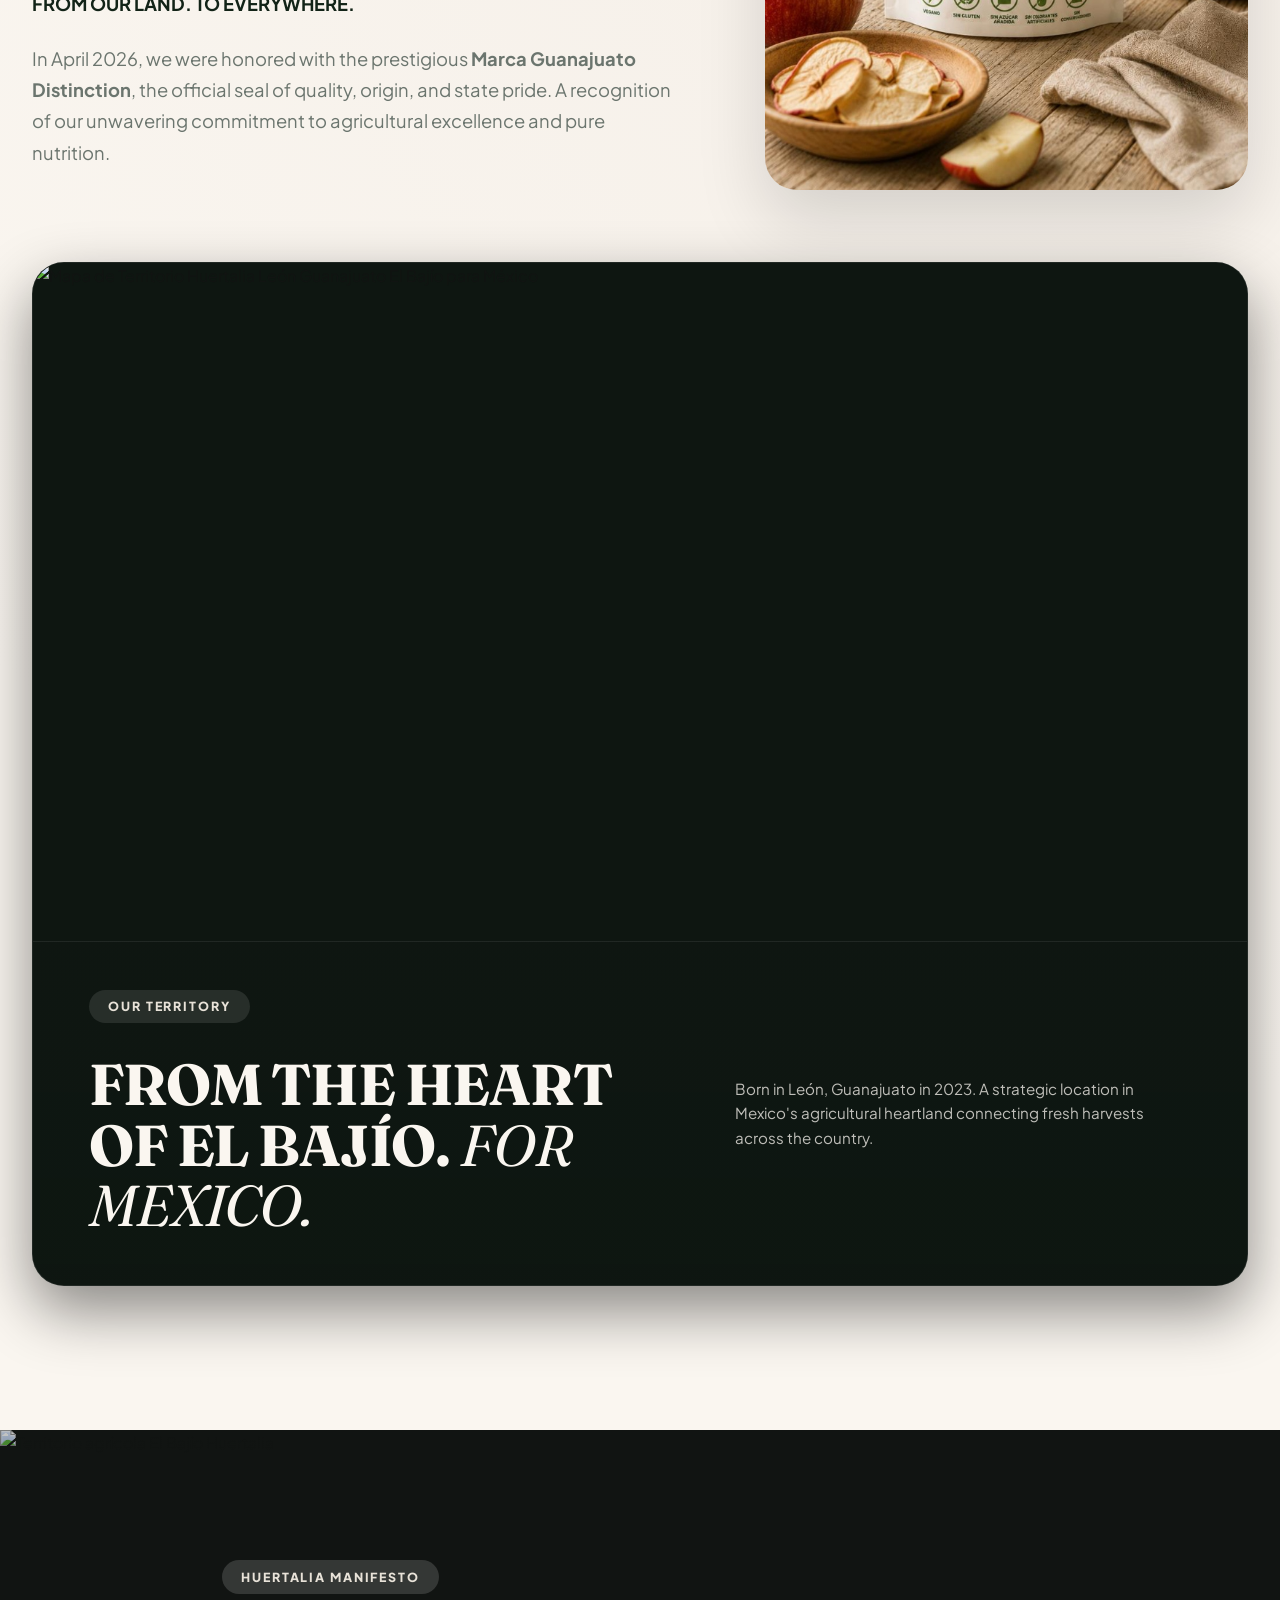
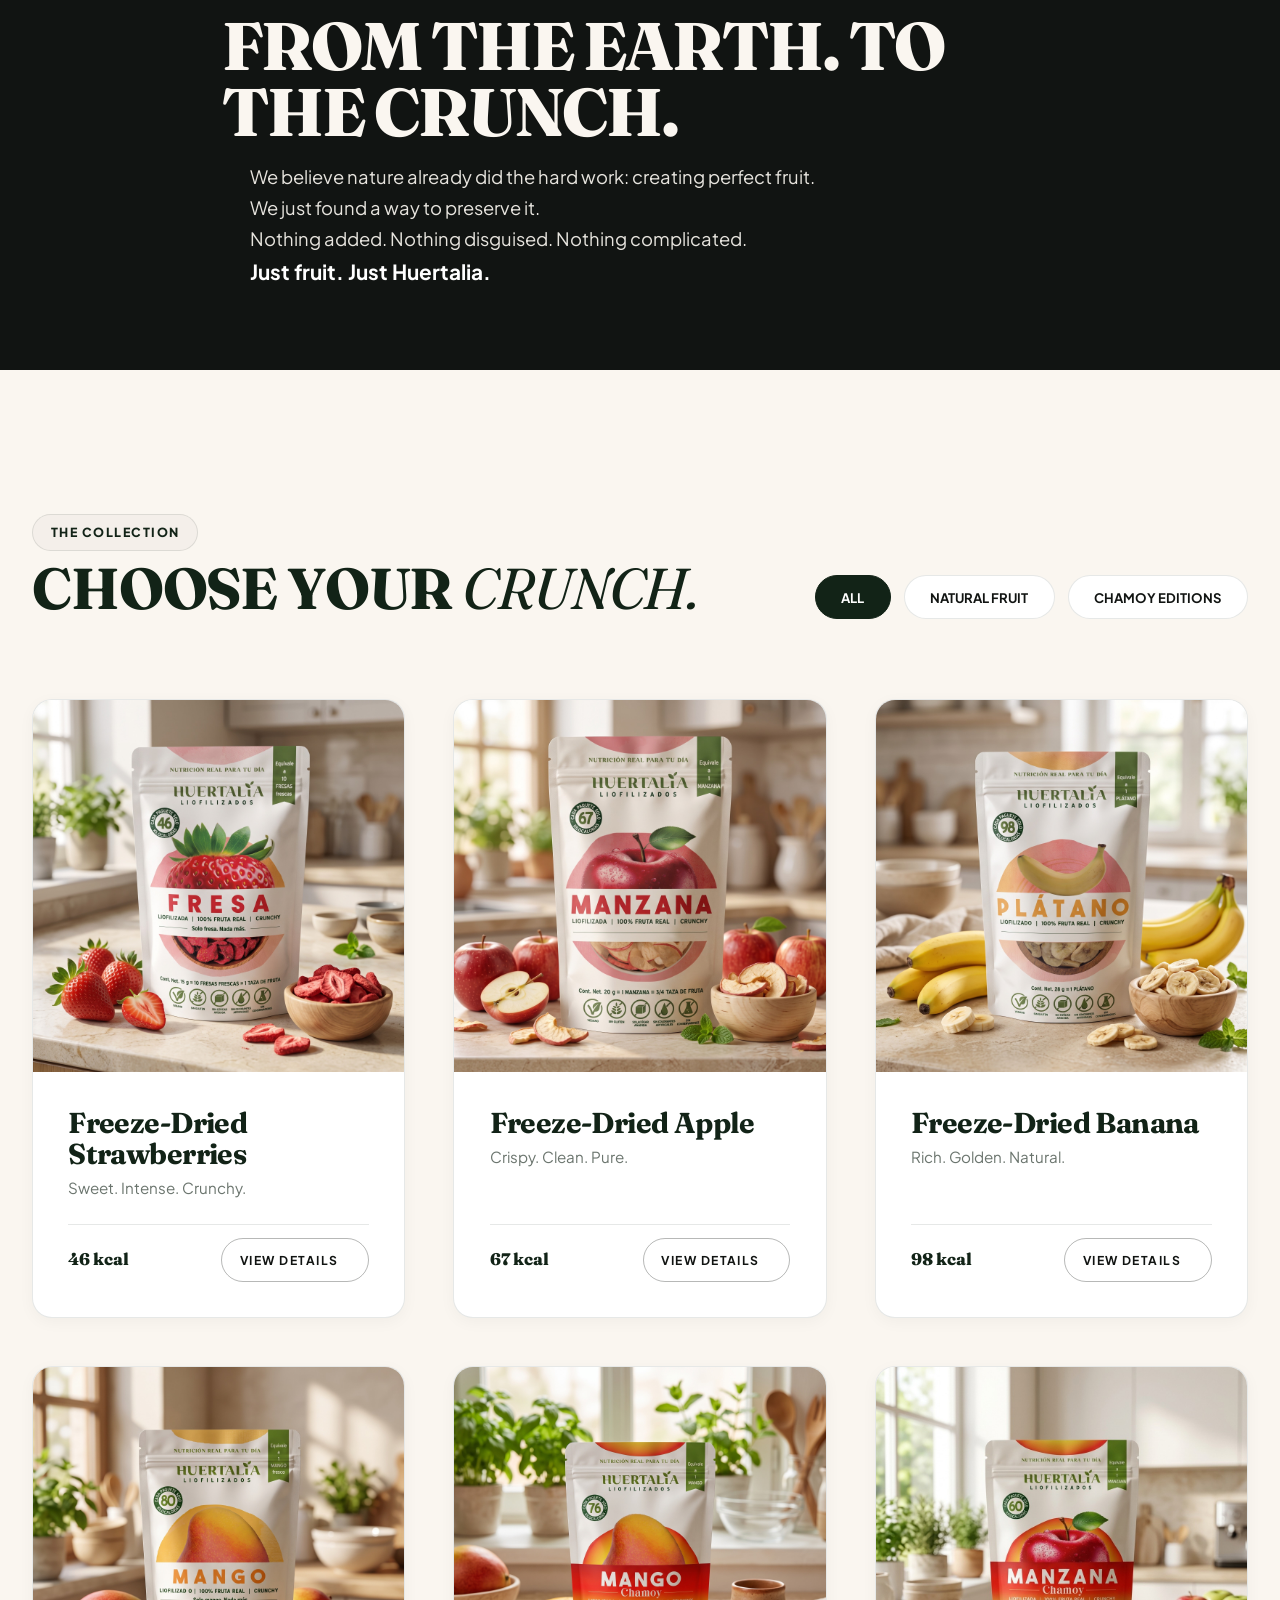
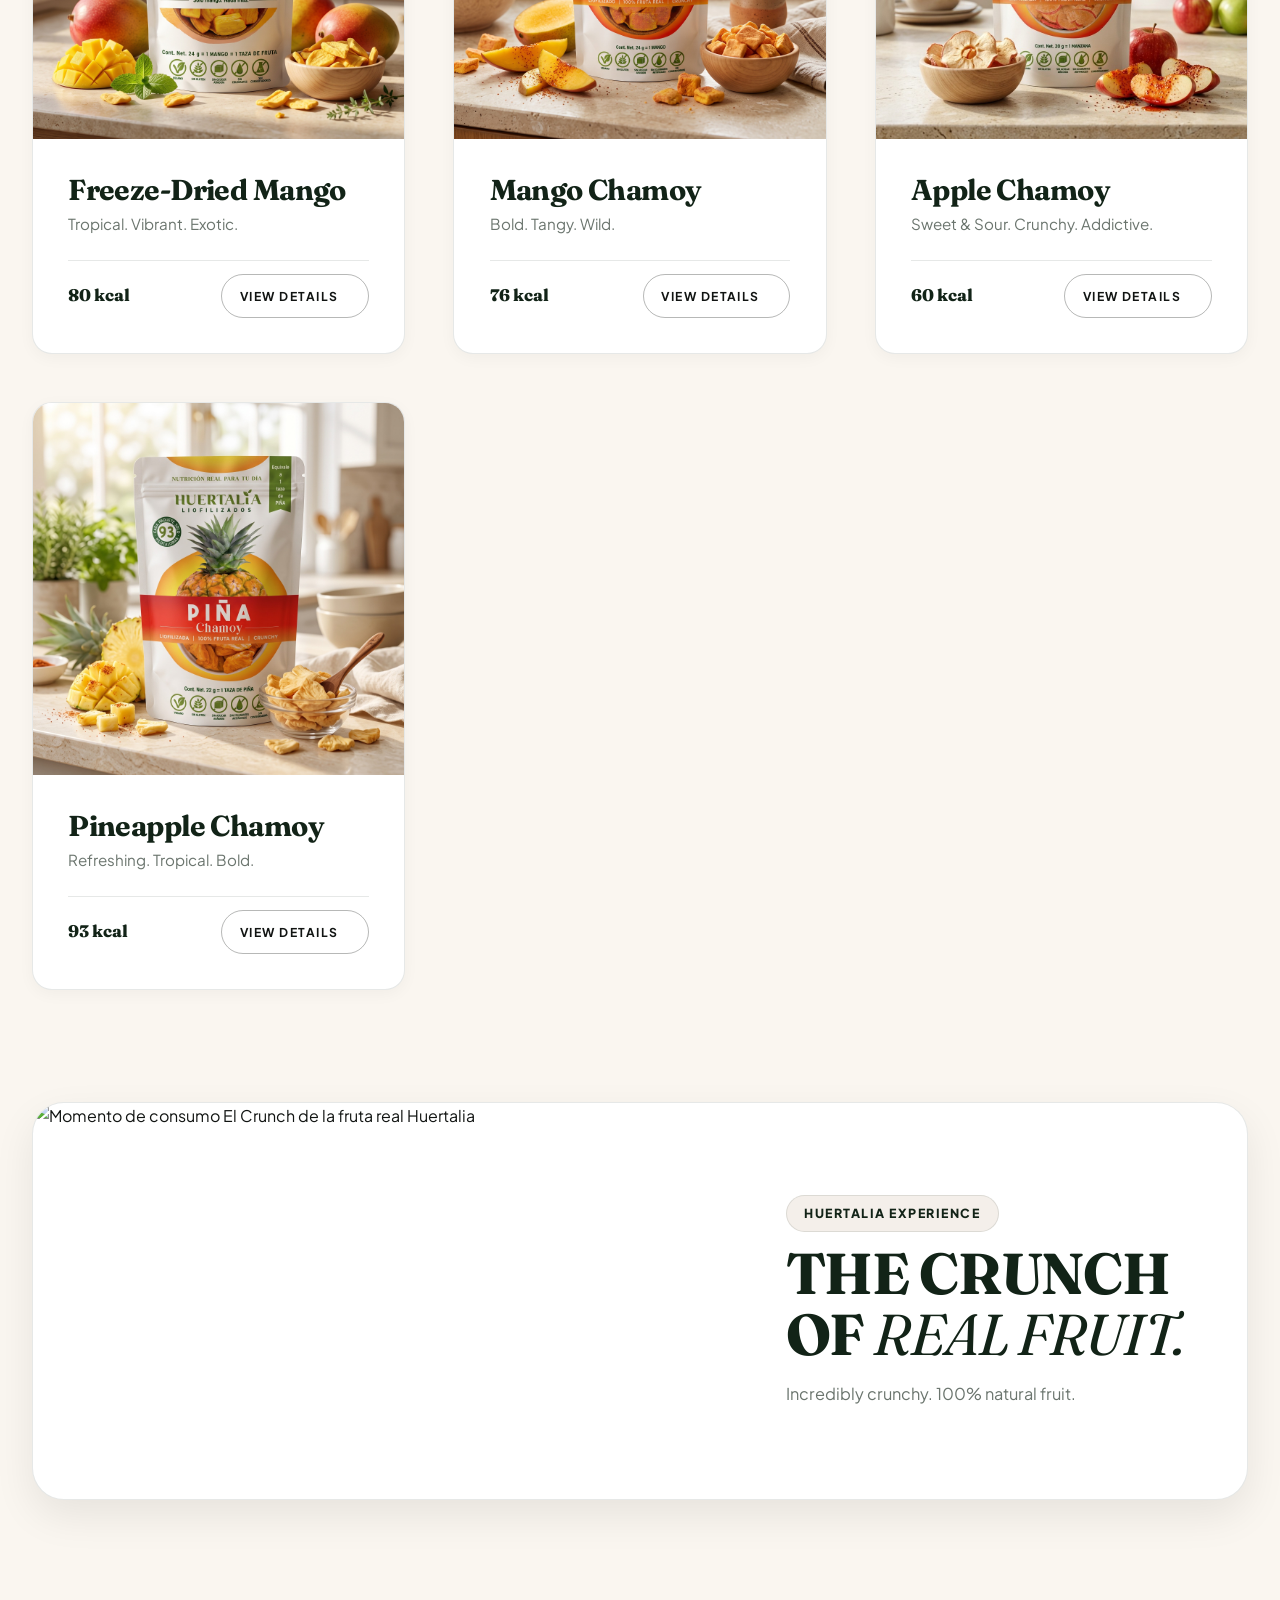
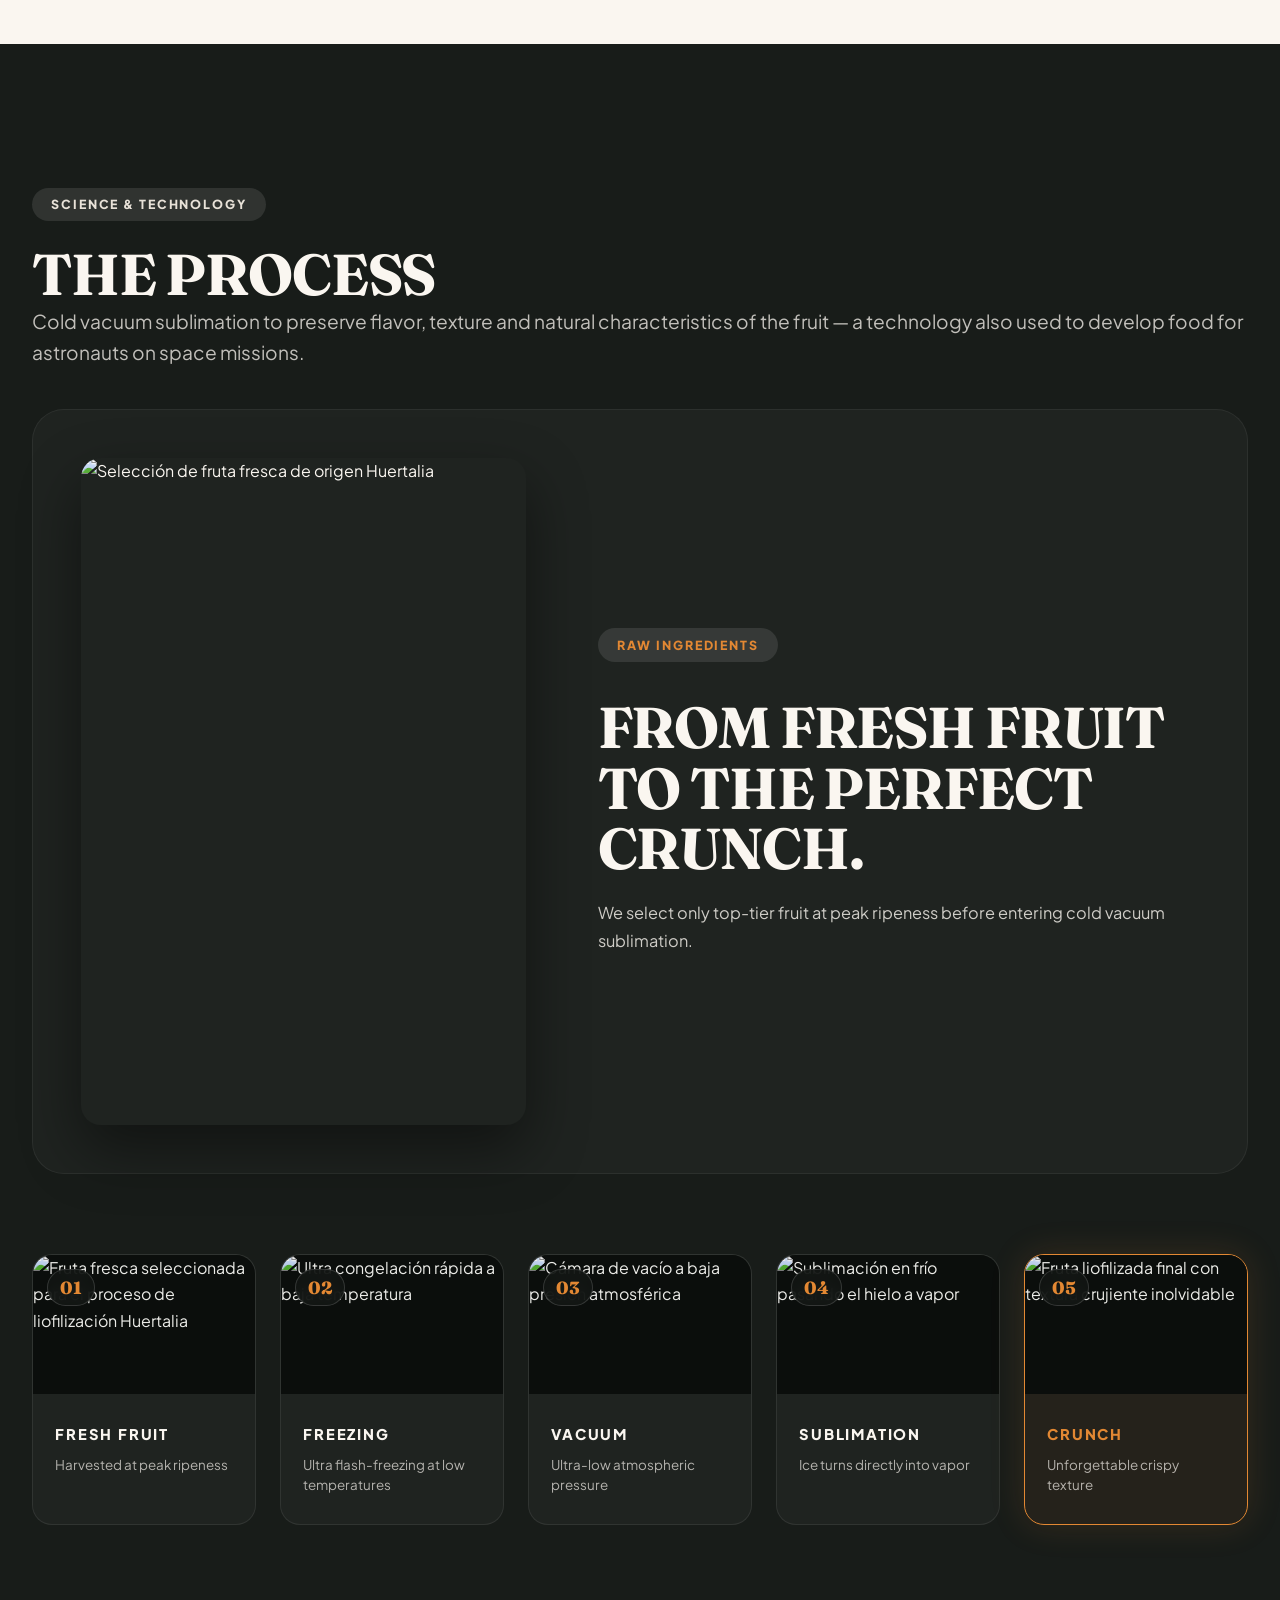
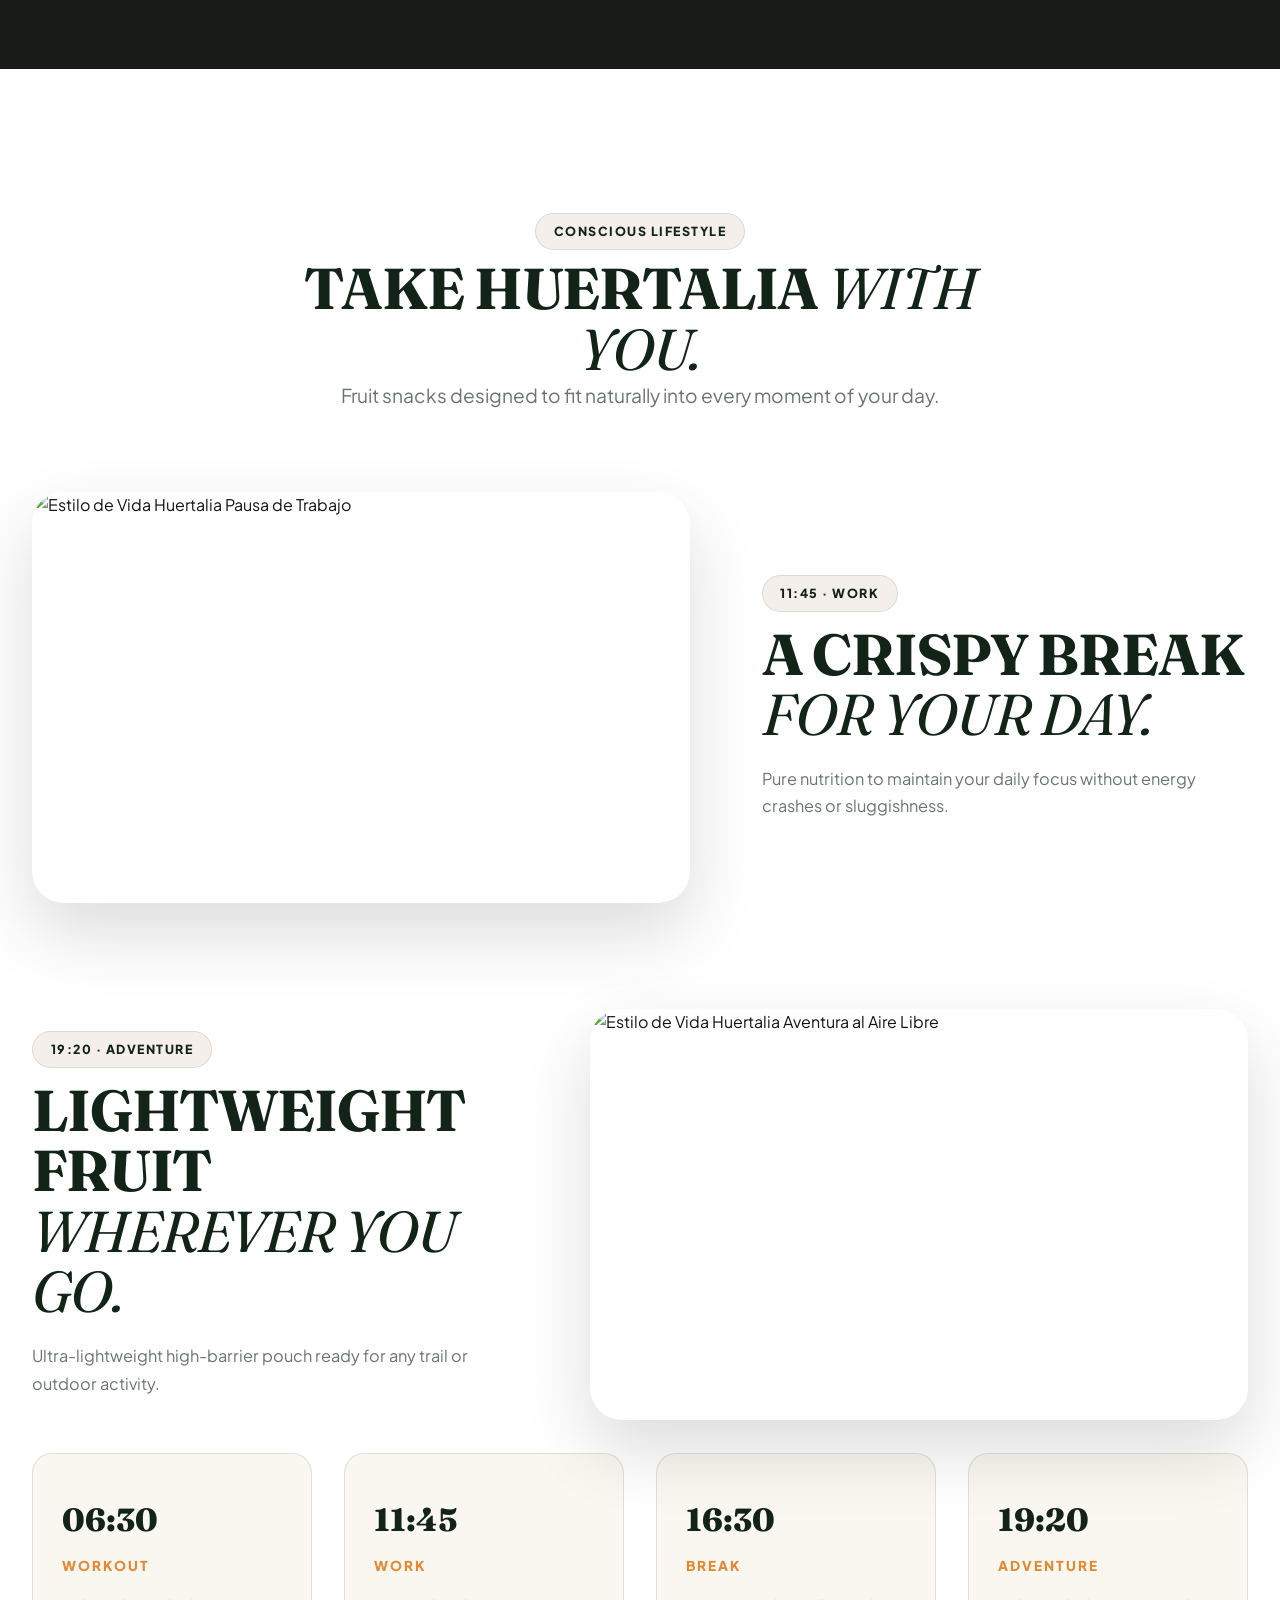
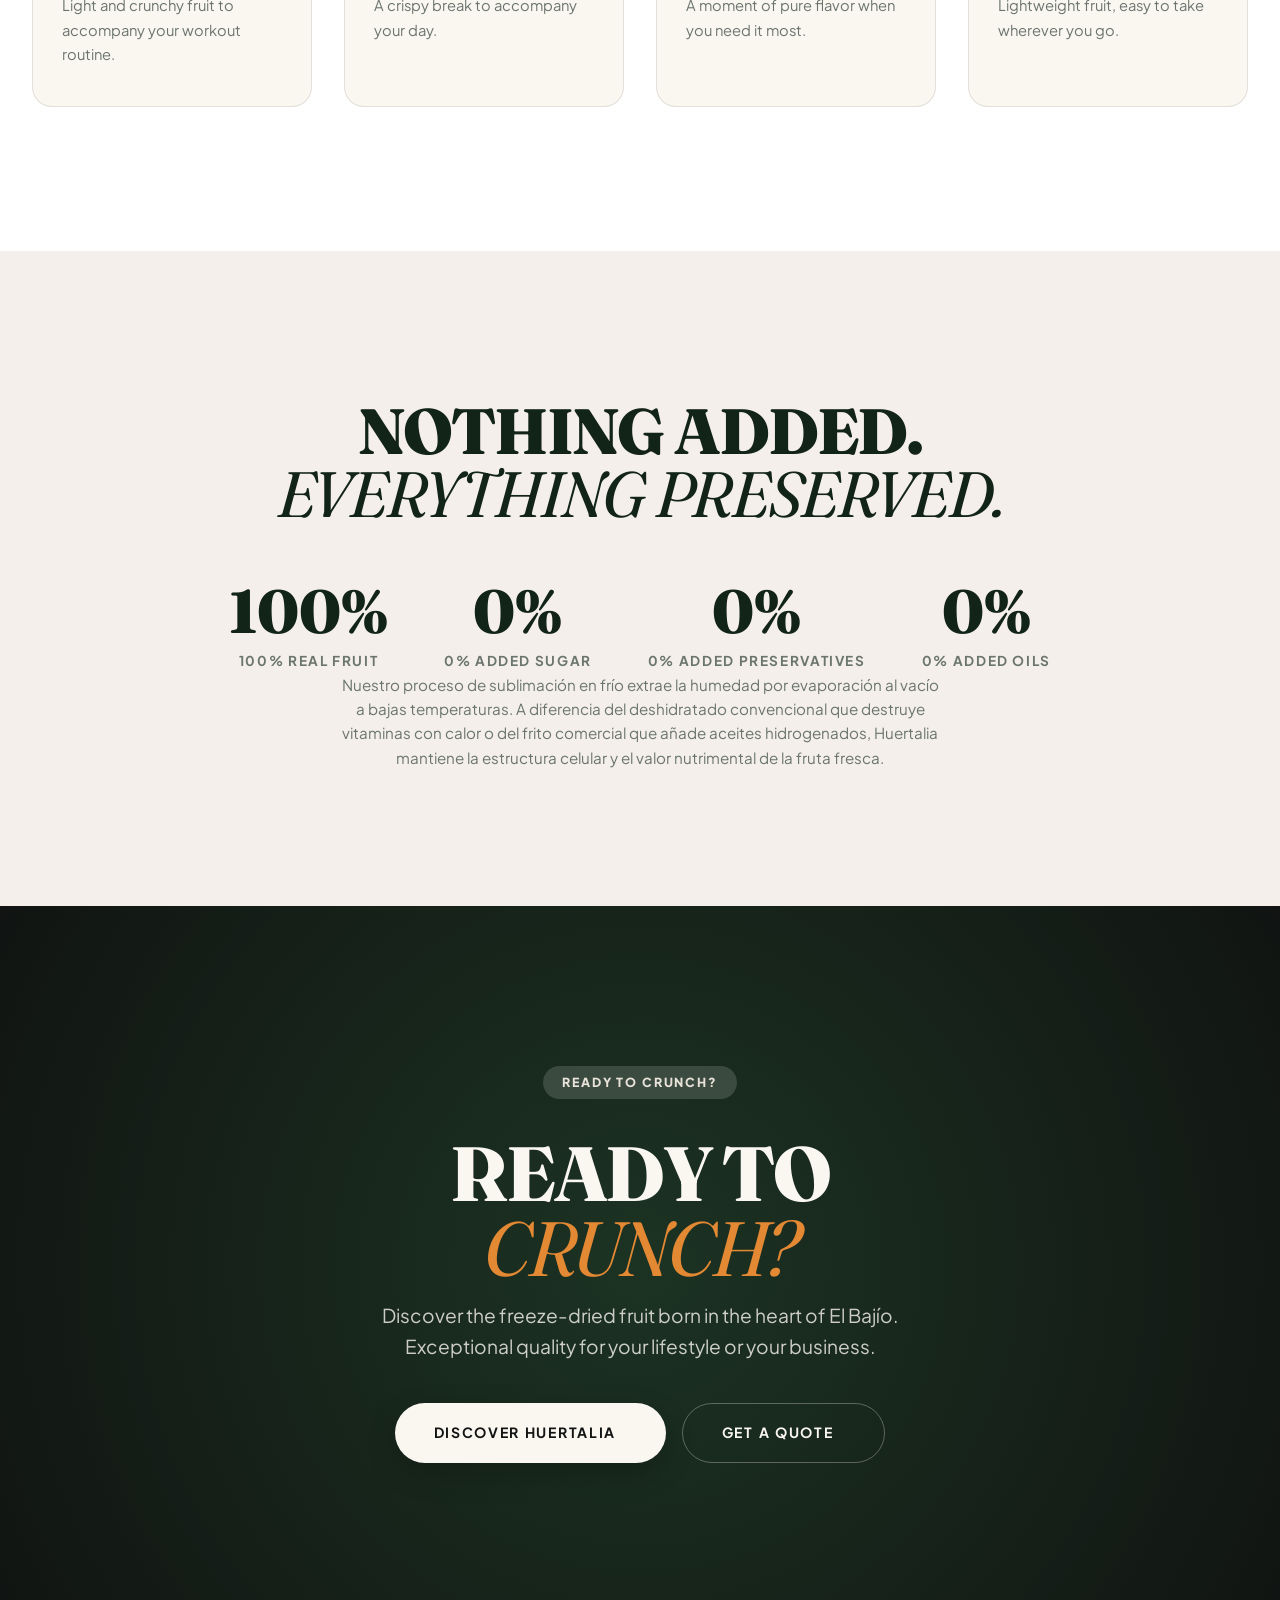
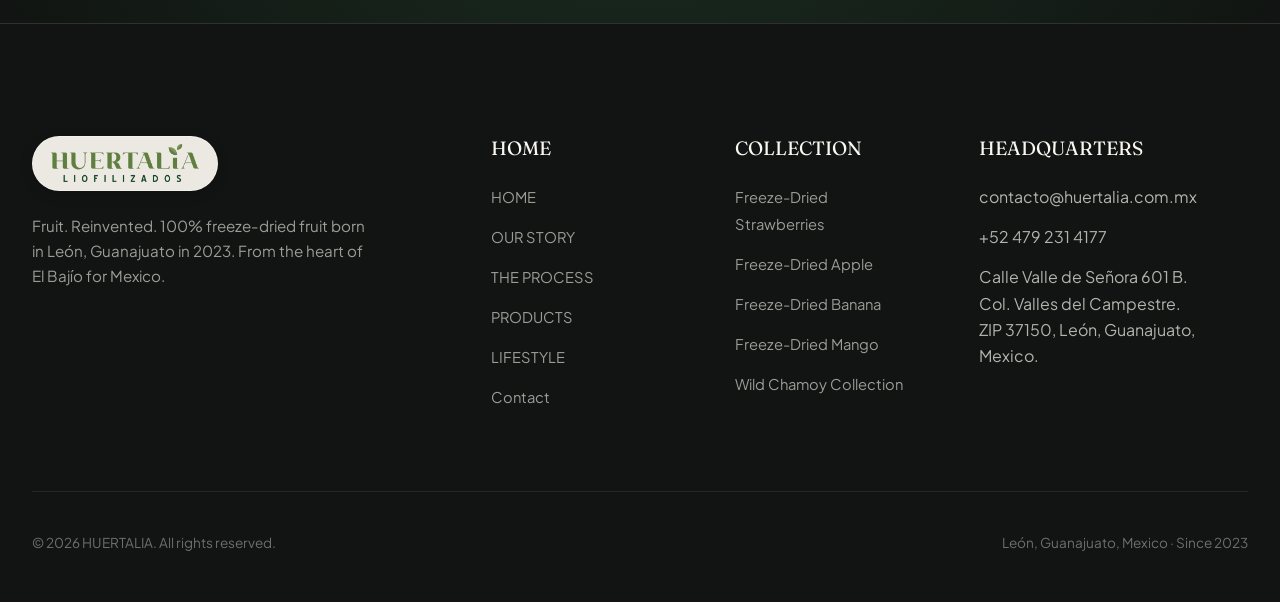
==== commit 64827601: "feat: integrate photo with realistic hanging Marca Guanajuato tag on Manzana pack" ====
--- a/index.html
+++ b/index.html
@@ -177,10 +177,7 @@
 
           <div class="reveal-right" style="height: 100%;">
             <div class="history-img-box">
-              <img src="assets/images/lifestyle/lifestyle_moments.jpg" alt="Origen agrícola Huertalia León Guanajuato" width="600" height="450" loading="lazy">
-              <div class="gto-seal-stamp">
-                <img src="assets/images/logo/marcaGuanajuato.png" alt="Distintivo Oficial Marca Guanajuato Huertalia" width="183" height="282" loading="lazy">
-              </div>
+              <img src="assets/images/lifestyle/lifestyle_moments.jpg" alt="Origen agrícola Huertalia León Guanajuato con Distintivo Marca Guanajuato" width="680" height="1024" loading="lazy">
             </div>
           </div>
         </div>
--- a/css/styles.css
+++ b/css/styles.css
@@ -608,27 +608,6 @@
   object-position: center center;
 }
 
-.gto-seal-stamp {
-  position: absolute;
-  bottom: 2rem;
-  left: 2rem;
-  z-index: 10;
-  filter: drop-shadow(0 10px 24px rgba(0, 0, 0, 0.35));
-  transition: transform 0.35s cubic-bezier(0.16, 1, 0.3, 1);
-  pointer-events: none;
-}
-
-.gto-seal-stamp img {
-  height: 140px;
-  width: auto;
-  object-fit: contain;
-  display: block;
-}
-
-.gto-seal-stamp:hover {
-  transform: scale(1.05) rotate(-2deg);
-}
-
 .manifesto-box {
   background-color: var(--color-primary);
   color: var(--color-ivory);
@@ -1893,16 +1872,6 @@
     max-height: 240px !important;
     border-radius: var(--radius-sm);
     margin-top: 0.8rem !important;
-    position: relative !important;
-  }
-
-  .gto-seal-stamp {
-    bottom: 0.8rem !important;
-    left: 0.8rem !important;
-  }
-
-  .gto-seal-stamp img {
-    height: 80px !important;
   }
 
   /* PRODUCTS GRID MOBILE */
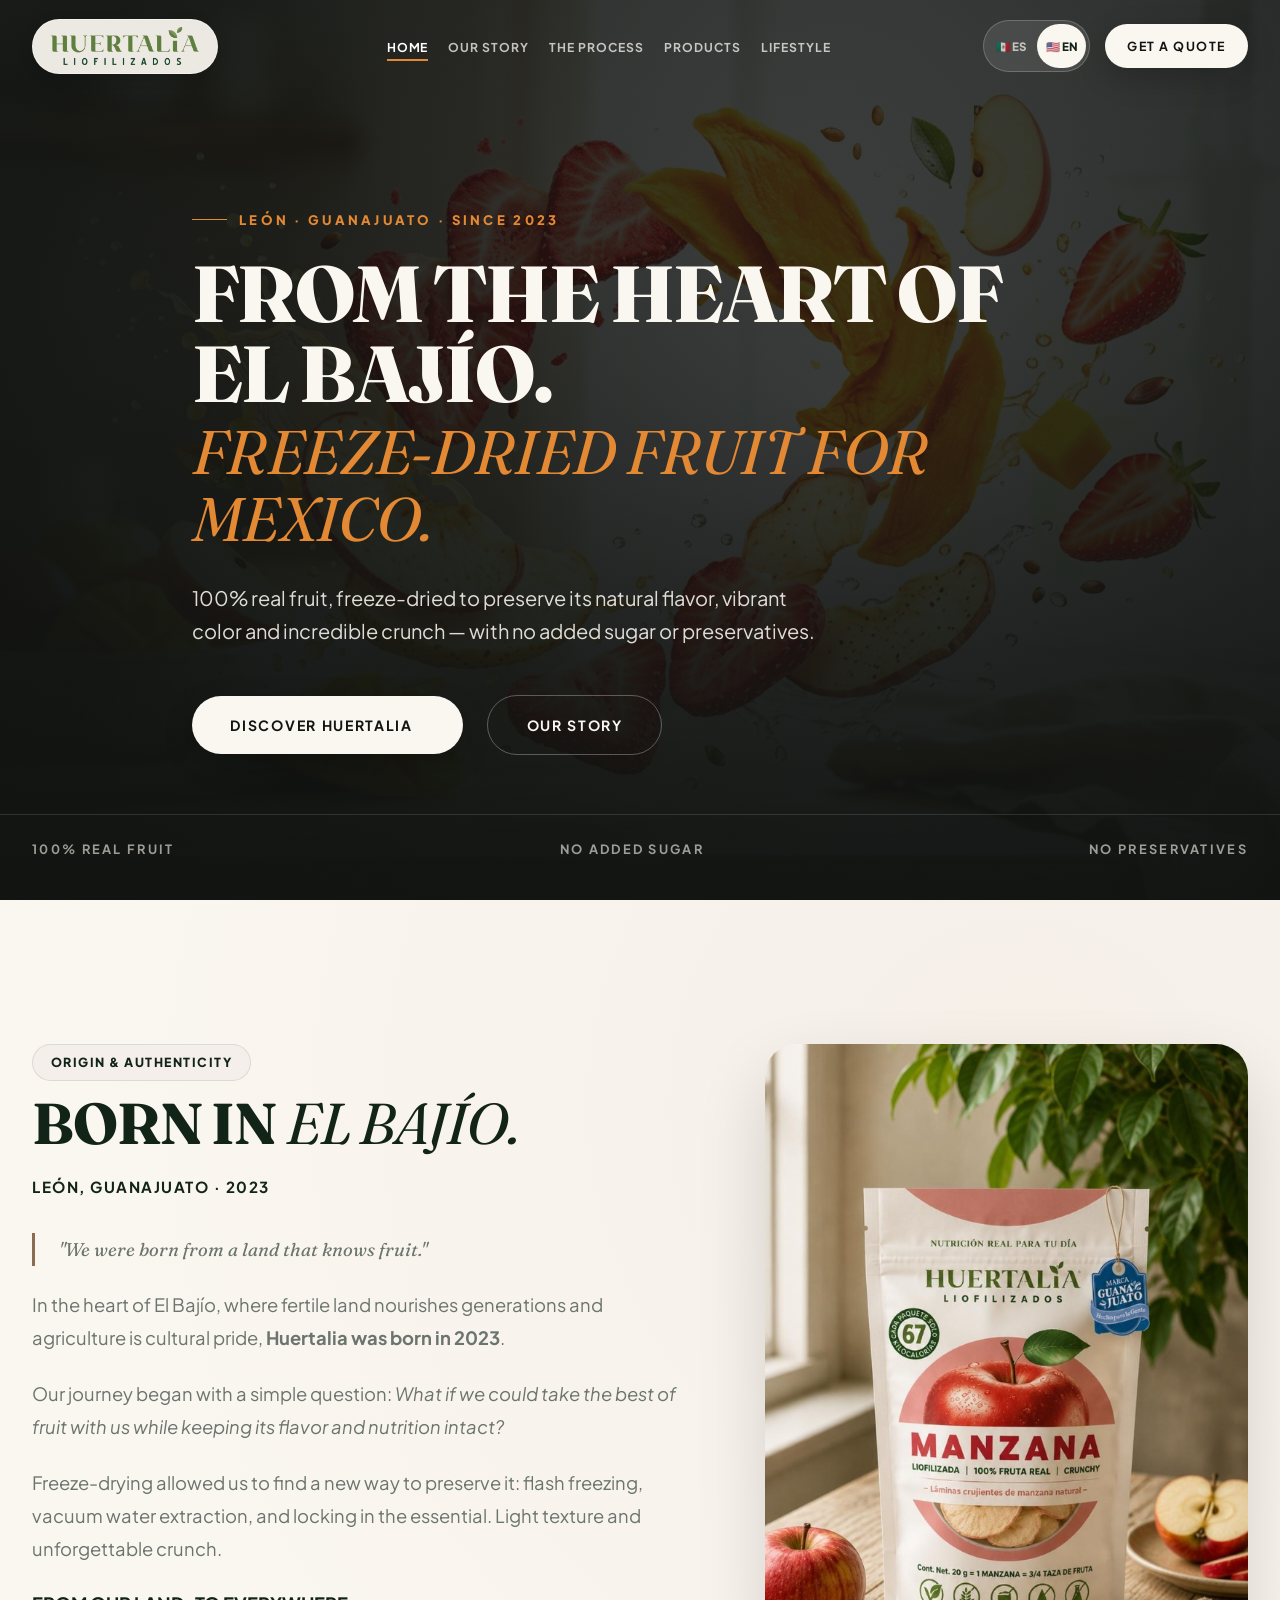
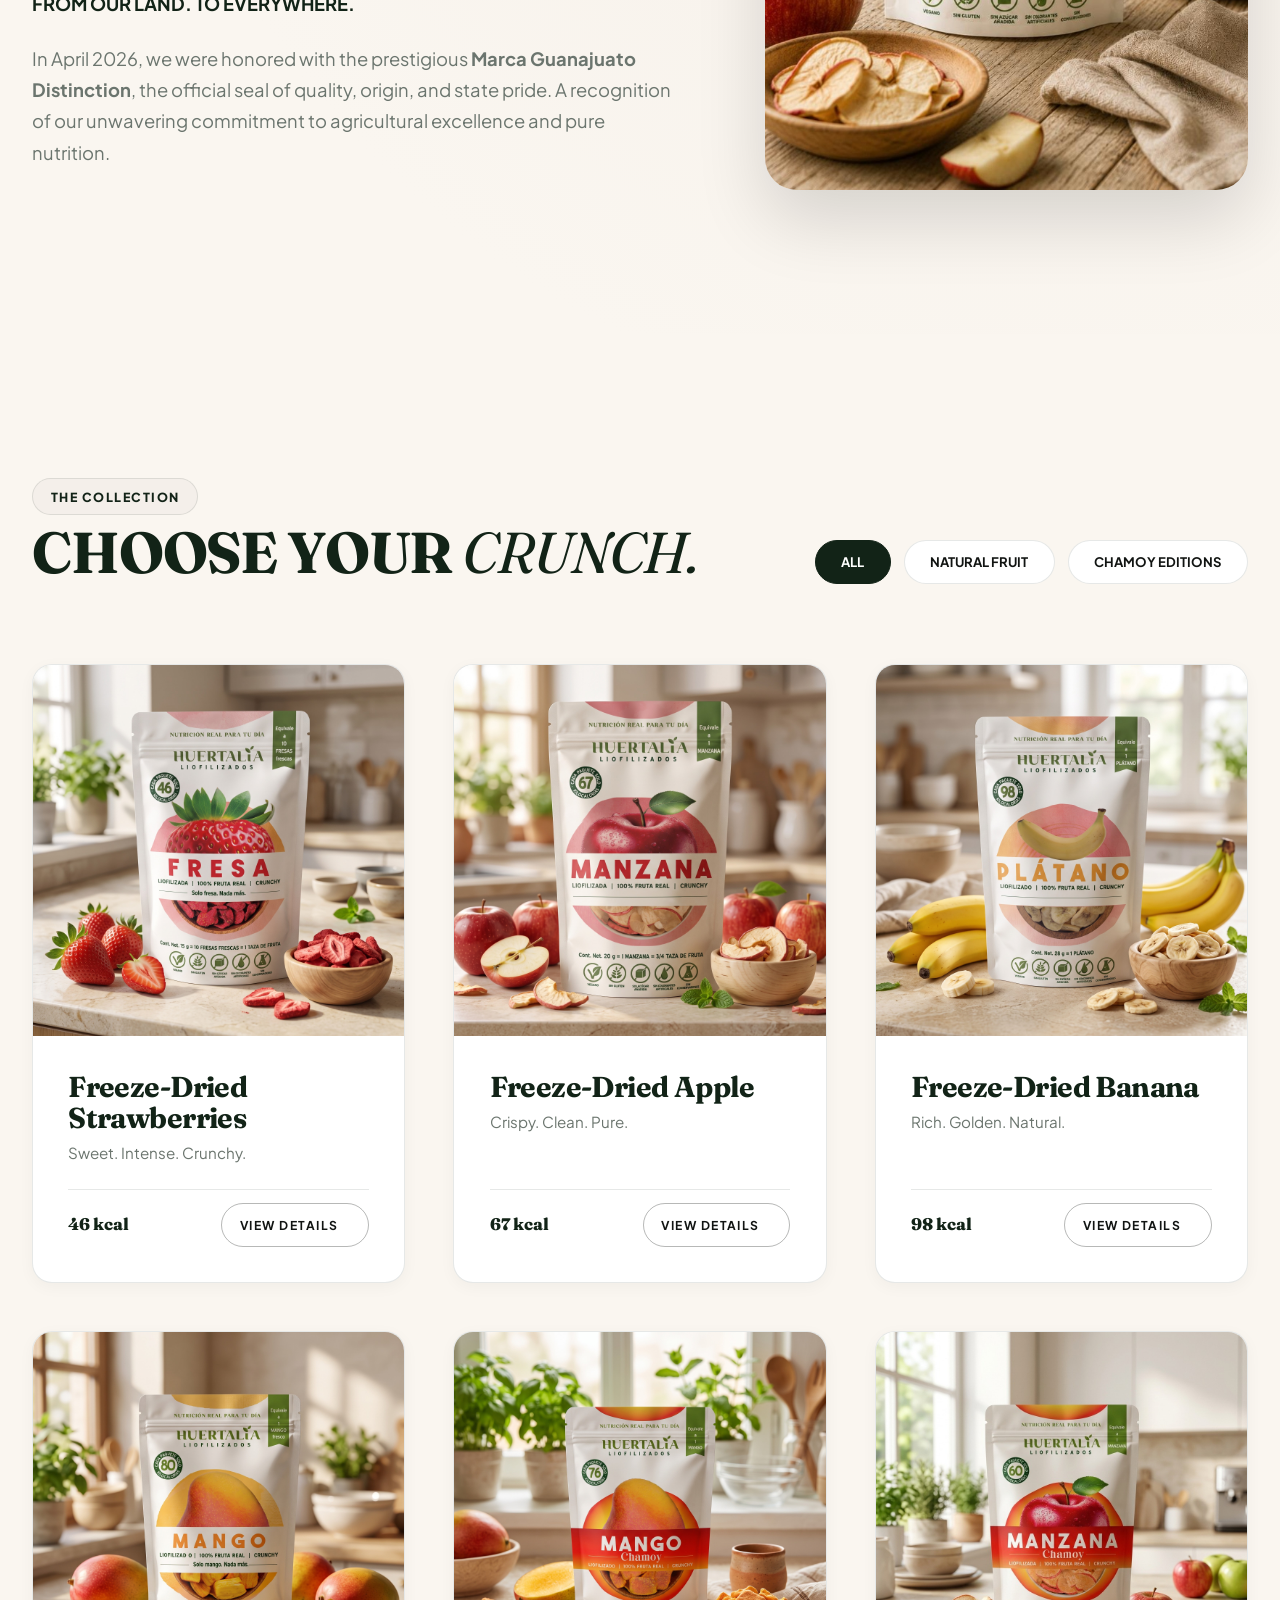
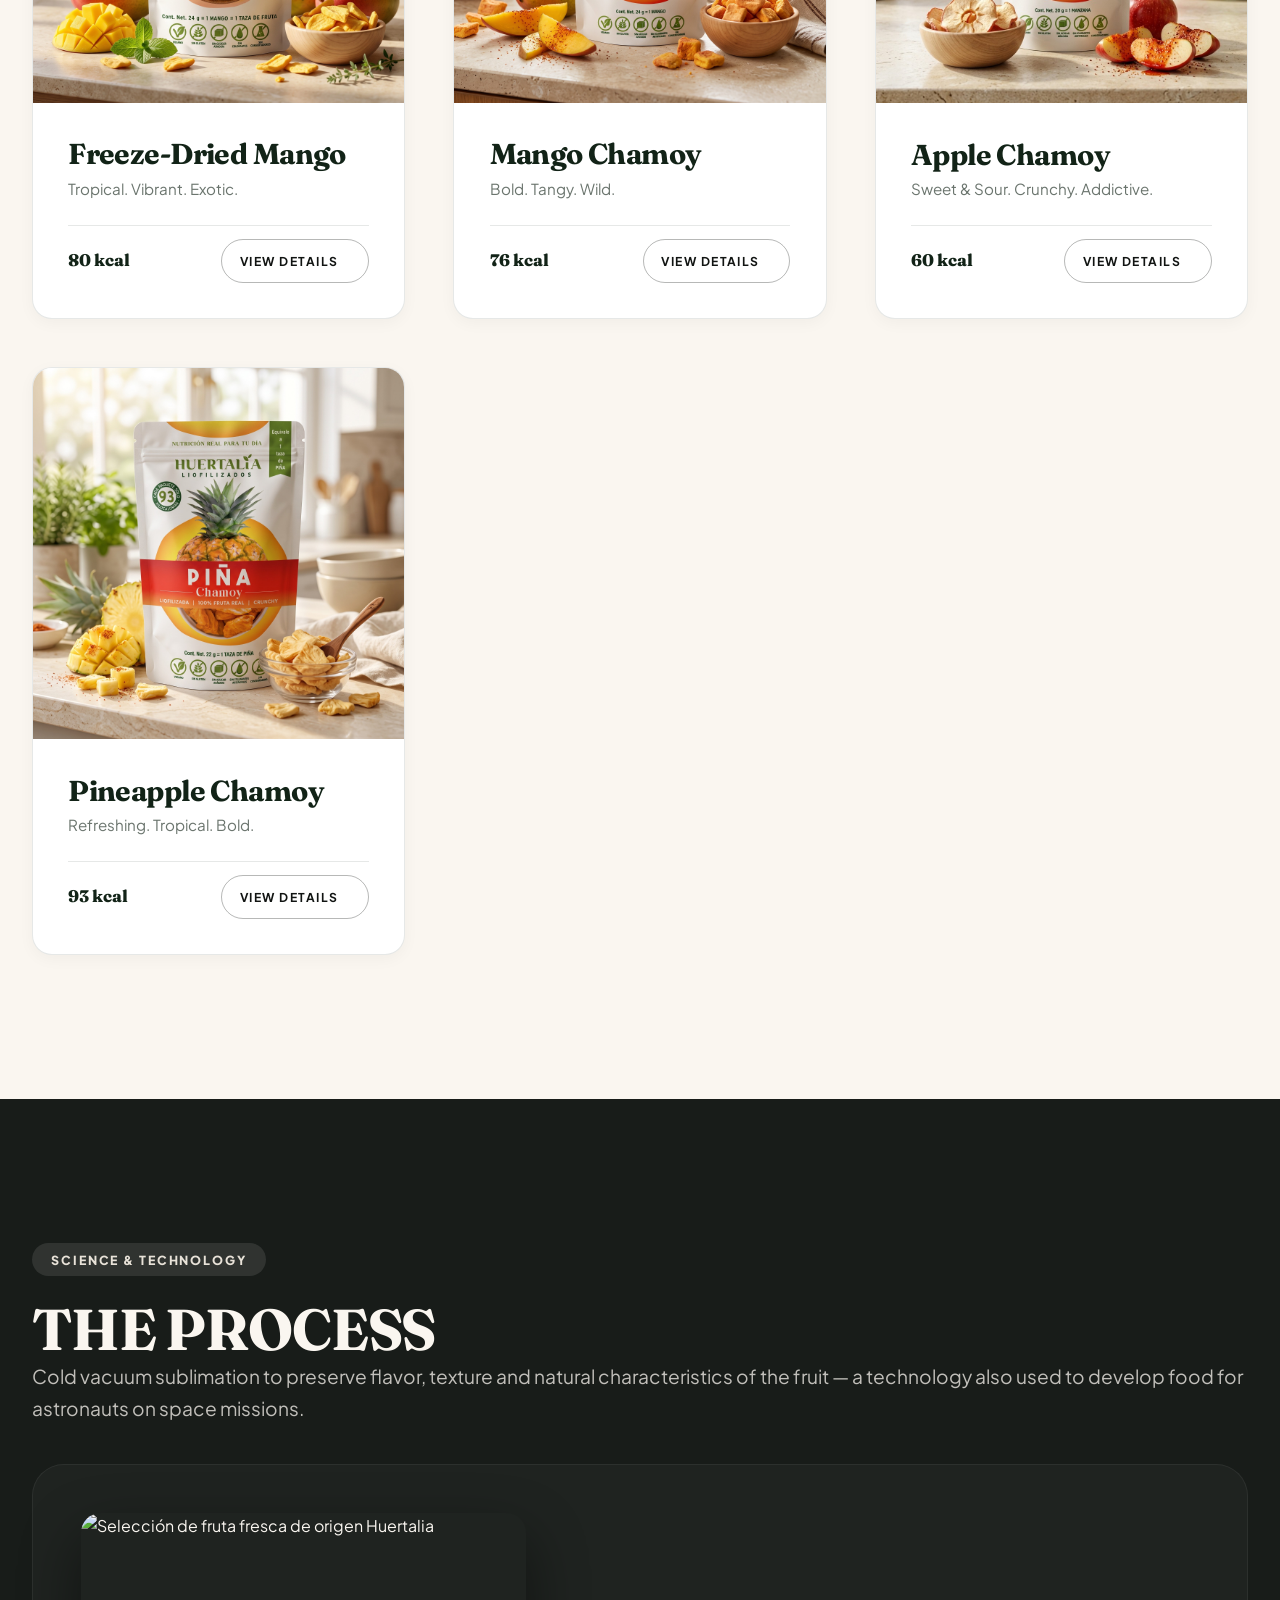
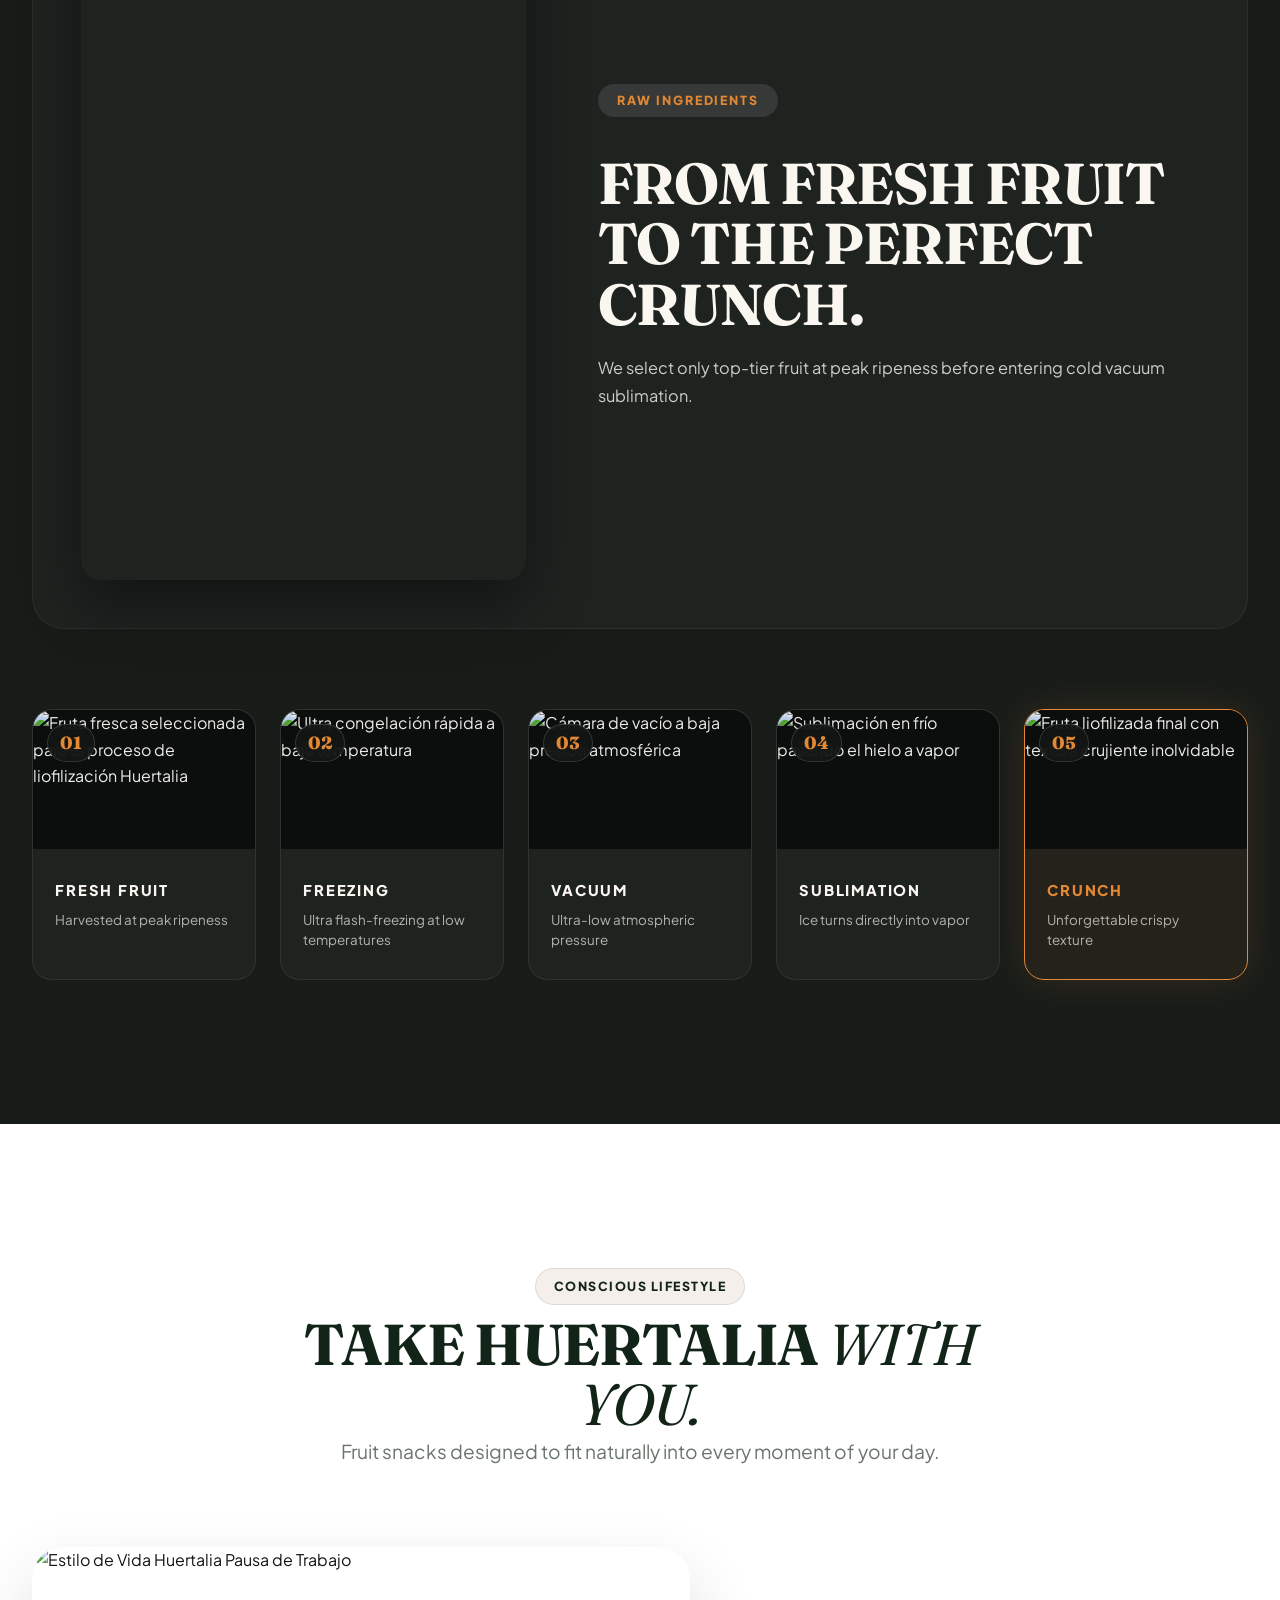
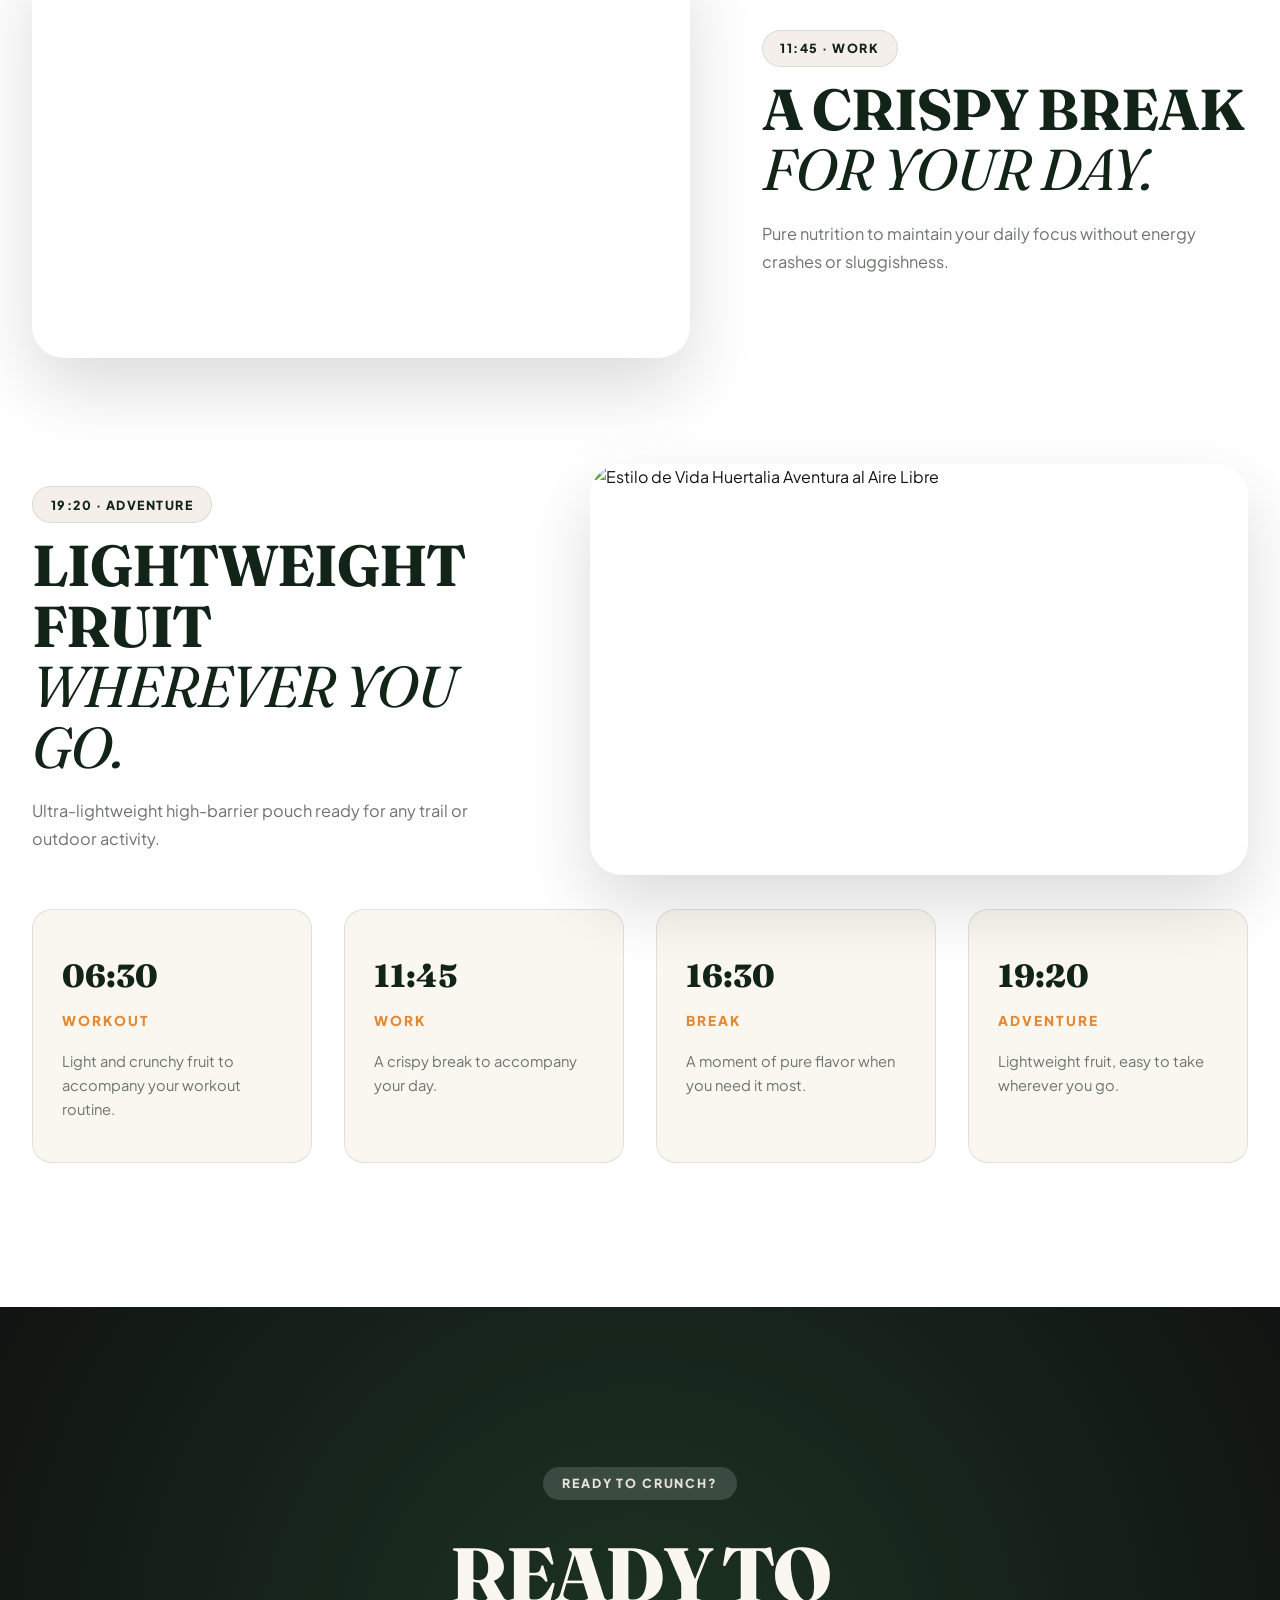
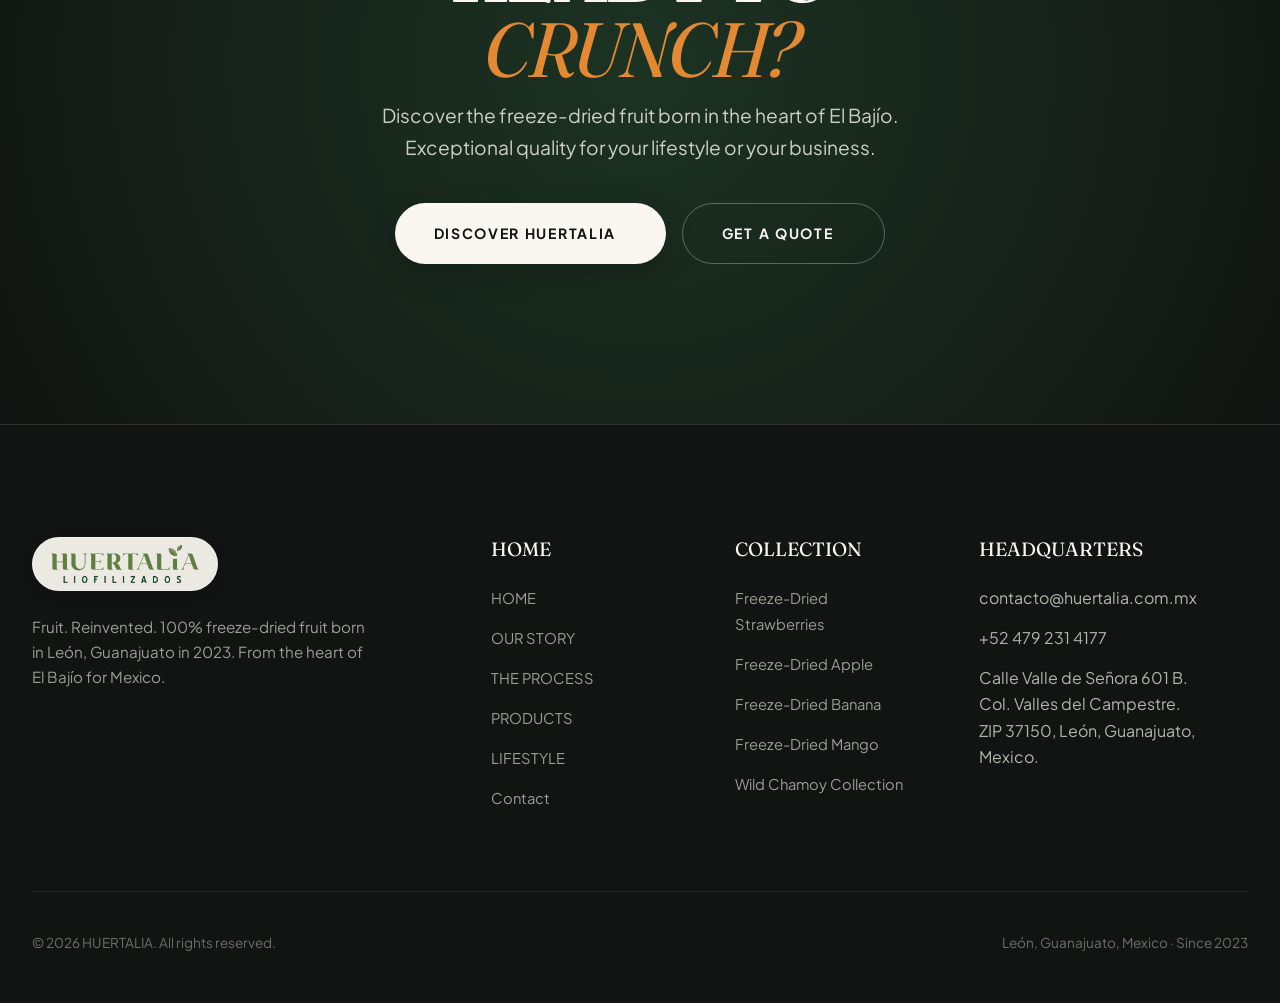
==== commit 78d28fa6: "feat: remove map banner, manifesto banner, crunch banner, and porque-huertalia section" ====
--- a/index.html
+++ b/index.html
@@ -181,45 +181,8 @@
             </div>
           </div>
         </div>
-
-        <!-- 01.png MAPA EDITORIAL FULL-WIDTH BLOCK -->
-        <div class="map-editorial-block reveal-scale">
-          <div class="map-img-container">
-            <img src="assets/images/banners/01.png" alt="Mapa de Territorio Huertalia León Guanajuato El Bajío para México" loading="lazy" width="2752" height="1536">
-          </div>
-          <div class="map-overlay-content">
-            <div>
-              <span class="wild-badge" style="background: rgba(255,255,255,0.1); color: var(--color-sand);" data-i18n="map_section_tag">NUESTRO TERRITORIO</span>
-              <h3 class="title-section" style="color: var(--color-ivory); margin-top: 0.5rem;" data-i18n="map_section_title">
-                DEL CORAZÓN DEL BAJÍO. <span class="text-italic-accent">PARA MÉXICO.</span>
-              </h3>
-            </div>
-            <p style="color: rgba(250,246,240,0.75); font-size: 0.95rem; max-width: 480px; margin: 0; line-height: 1.6;" data-i18n="map_section_desc">
-              Nacidos en León, Guanajuato en 2023. Una ubicación estratégica en el corazón agrícola de México que conecta el cultivo fresco con mercados nacionales.
-            </p>
-          </div>
-        </div>
-      </div>
-    </section>
-
-    <!-- 02.png MANIFIESTO HUERTALIA (FULL-WIDTH EDITORIAL VISUAL BANNER) -->
-    <div class="campaign-banner-fullwidth reveal">
-      <img src="assets/images/banners/02.png" alt="Territorio agrícola El Bajío Huertalia" loading="lazy" width="2752" height="1536">
-      <div class="campaign-banner-overlay">
-        <div class="container text-center" style="max-width: 900px; margin: 0 auto;">
-          <span class="wild-badge" style="background: rgba(255,255,255,0.15); color: var(--color-sand); margin-bottom: 0.8rem; display: inline-block;" data-i18n="manifesto_badge">MANIFIESTO HUERTALIA</span>
-          <h2 class="title-display" style="color: var(--color-ivory); font-size: clamp(2.2rem, 5.5vw, 4.2rem); margin: 0.4rem 0 1rem;" data-i18n="manifesto_title">
-            DE LA TIERRA. AL CRUNCH.
-          </h2>
-          <p class="manifesto-text" style="color: rgba(250, 246, 240, 0.92); font-size: 1.15rem; line-height: 1.7; margin: 0 auto; max-width: 780px;" data-i18n="manifesto_text">
-            Creemos que la naturaleza ya hizo el trabajo difícil: crear una fruta perfecta.<br>
-            Nosotros solo encontramos una manera de conservarla.<br>
-            Sin añadir. Sin disfrazar. Sin complicarla.<br>
-            <strong style="color: #FFFFFF; font-size: 1.35rem; display: block; margin-top: 0.6rem;">Solo fruta. Solo Huertalia.</strong>
-          </p>
-        </div>
-      </div>
-    </div>
+      </div>
+    </section>
 
     <!-- 03 — PRODUCTOS (COMMERCIAL PRIORITY — MOVED EARLY!) -->
     <section id="productos" class="collection-section">
@@ -241,22 +204,6 @@
 
         <div id="products-grid" class="collection-grid">
           <!-- Rendered dynamically by JS in active language -->
-        </div>
-
-        <!-- 04.png ADVERTISING EDITORIAL BREAK -->
-        <div class="crunch-editorial-moment reveal-scale">
-          <div class="crunch-img-container">
-            <img src="assets/images/banners/04.png" alt="Momento de consumo El Crunch de la fruta real Huertalia" loading="lazy" width="2752" height="1536">
-          </div>
-          <div class="crunch-content-box">
-            <span class="badge-tag" data-i18n="crunch_moment_tag">EXPERIENCIA HUERTALIA</span>
-            <h2 class="title-section" style="color: var(--color-primary); margin: 0.8rem 0 1rem;" data-i18n="crunch_moment_title">
-              EL CRUNCH DE LA <span class="text-italic-accent">FRUTA REAL.</span>
-            </h2>
-            <p style="color: var(--color-text-muted); font-size: 1.02rem; line-height: 1.6;" data-i18n="crunch_moment_subhead">
-              Imposiblemente crujiente. 100% fruta natural.
-            </p>
-          </div>
         </div>
       </div>
     </section>
@@ -429,49 +376,6 @@
               <p class="timeline-desc" data-i18n="time4_desc">Fruta ligera y fácil de llevar allá donde vayas.</p>
             </div>
           </div>
-        </div>
-      </div>
-    </section>
-
-    <!-- 06 — POR QUÉ HUERTALIA (BENEFICIOS COMPACTOS 2x2) -->
-    <section id="porque-huertalia" class="why-huertalia-section">
-      <div class="container reveal">
-        <h2 class="title-display" style="color: var(--color-primary); font-size: clamp(2.0rem, 5vw, 4.8rem); margin-top: 0.8rem;" data-i18n="why_title">
-          NADA AÑADIDO.<br>
-          <span class="text-italic-accent">TODO CONSERVADO.</span>
-        </h2>
-
-        <div class="claims-grid">
-          <div class="claim-item-large">
-            <div class="claim-big-text">100%</div>
-            <div class="claim-sub-text" data-i18n="why_claim1">100% FRUTA REAL</div>
-          </div>
-
-          <div class="claim-item-large">
-            <div class="claim-big-text">0%</div>
-            <div class="claim-sub-text" data-i18n="why_claim2">0% AZÚCAR AÑADIDA</div>
-          </div>
-
-          <div class="claim-item-large">
-            <div class="claim-big-text">0%</div>
-            <div class="claim-sub-text" data-i18n="why_claim3">0% CONSERVADORES AÑADIDOS</div>
-          </div>
-
-          <div class="claim-item-large">
-            <div class="claim-big-text">0%</div>
-            <div class="claim-sub-text" data-i18n="why_claim4">0% ACEITES AÑADIDOS</div>
-          </div>
-        </div>
-
-        <button class="mobile-accordion-trigger" aria-expanded="false" aria-controls="benefits-accordion-content" style="margin: 2.5rem auto 0; display: flex;">
-          <span data-i18n="benefits_accordion_btn">VER DETALLES DE NUTRICIÓN Y CALIDAD</span>
-          <i class="ri-add-line"></i>
-        </button>
-
-        <div id="benefits-accordion-content" class="mobile-accordion-panel" style="text-align: center; max-width: 600px; margin: 0 auto;">
-          <p style="color: var(--color-text-muted); font-size: 0.95rem; line-height: 1.6;">
-            Nuestro proceso de sublimación en frío extrae la humedad por evaporación al vacío a bajas temperaturas. A diferencia del deshidratado convencional que destruye vitaminas con calor o del frito comercial que añade aceites hidrogenados, Huertalia mantiene la estructura celular y el valor nutrimental de la fruta fresca.
-          </p>
         </div>
       </div>
     </section>
--- a/css/styles.css
+++ b/css/styles.css
@@ -1667,12 +1667,10 @@
   }
   #hero { order: 1; }
   #historia { order: 2; }
-  .campaign-banner-fullwidth { order: 3; }
-  #productos { order: 4; }
-  #proceso { order: 5; }
-  #estilo-de-vida { order: 6; }
-  #porque-huertalia { order: 7; }
-  #final-cta { order: 8; }
+  #productos { order: 3; }
+  #proceso { order: 4; }
+  #estilo-de-vida { order: 5; }
+  #final-cta { order: 6; }
 
   /* Mobile Accordions Display */
   .mobile-accordion-trigger {
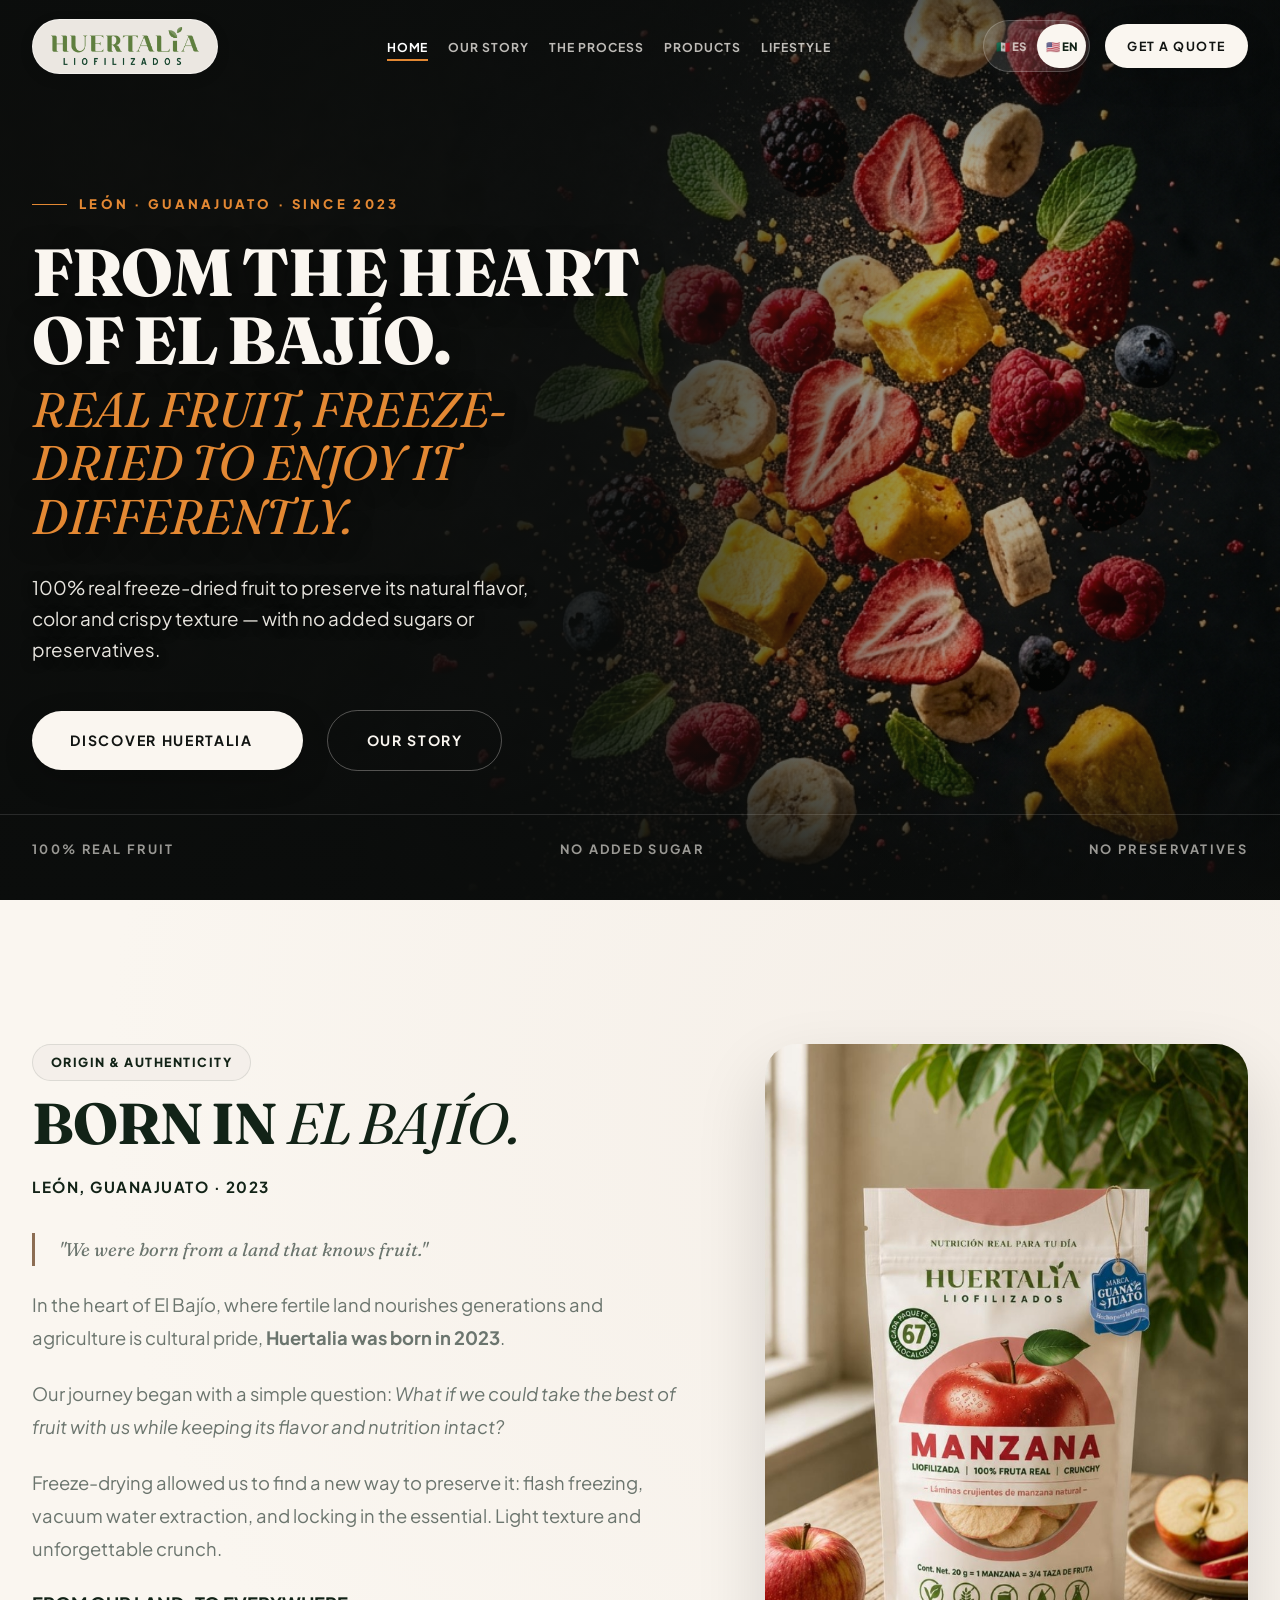
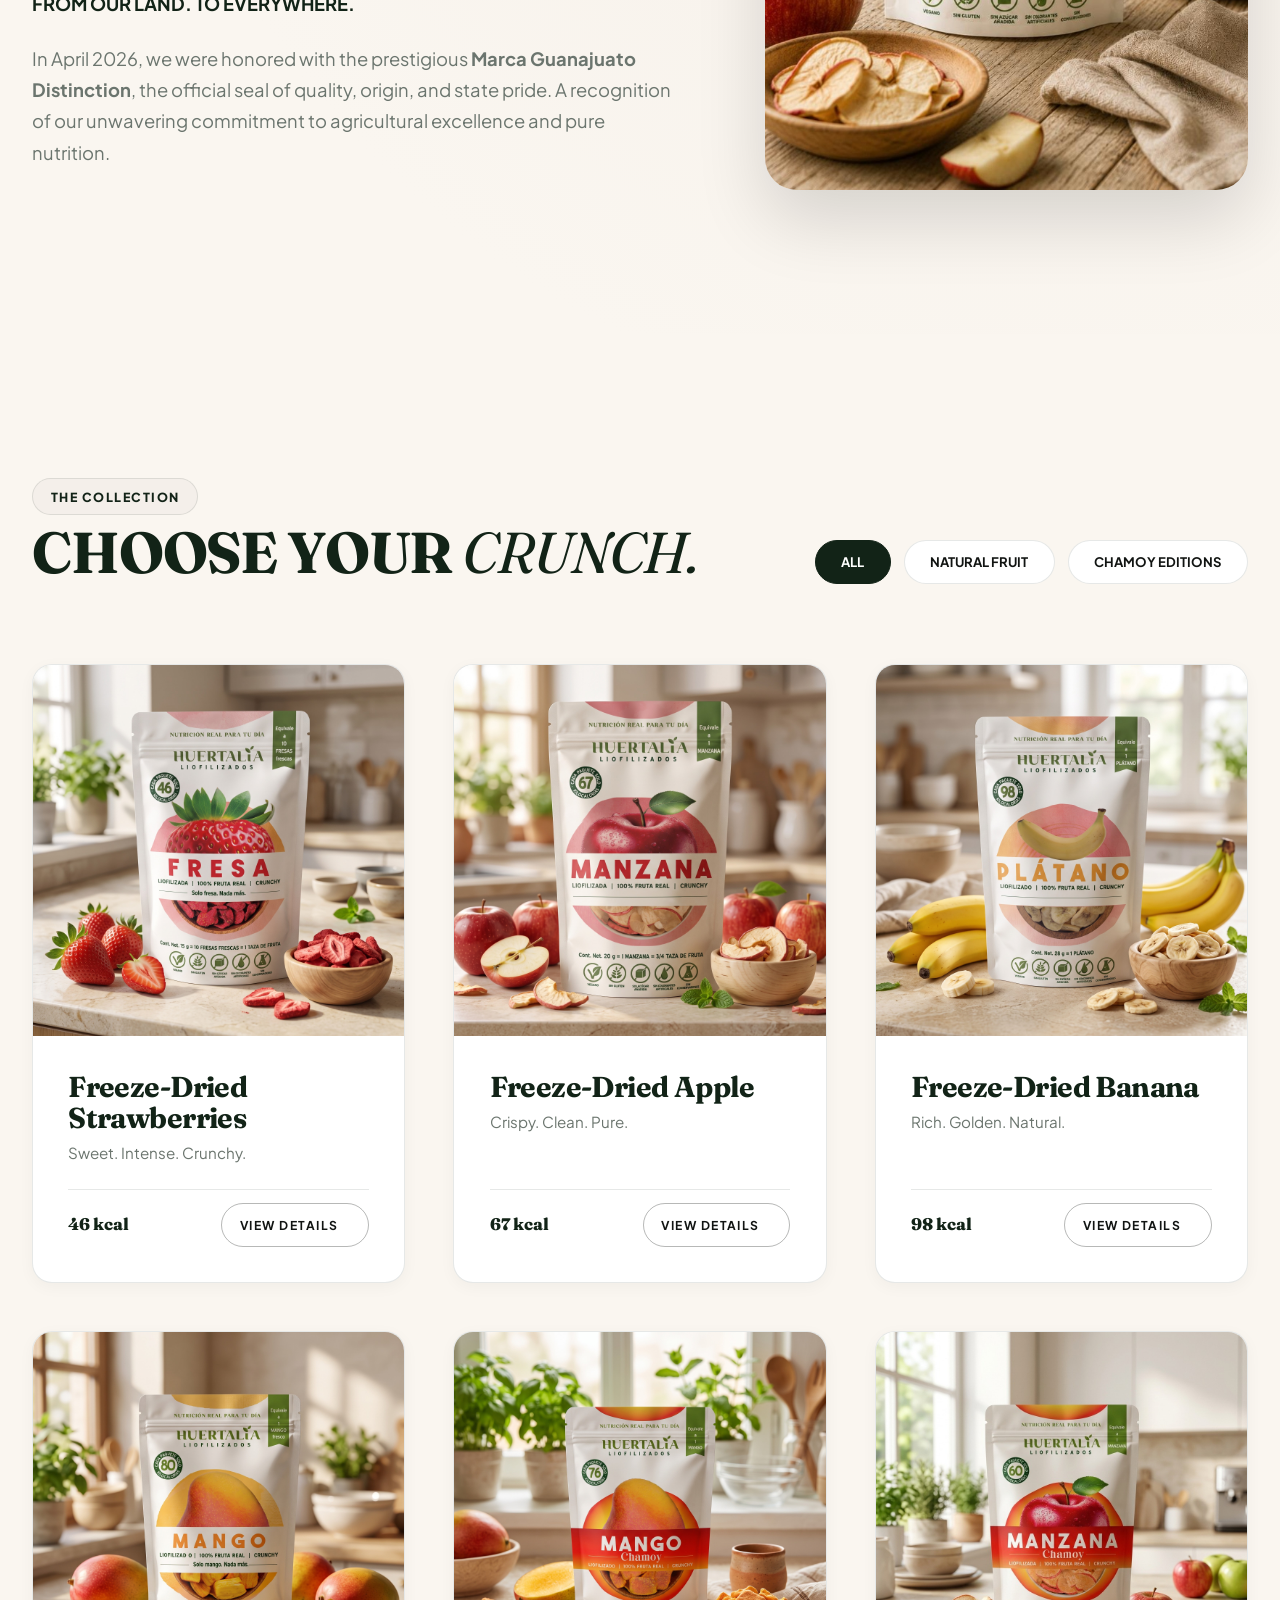
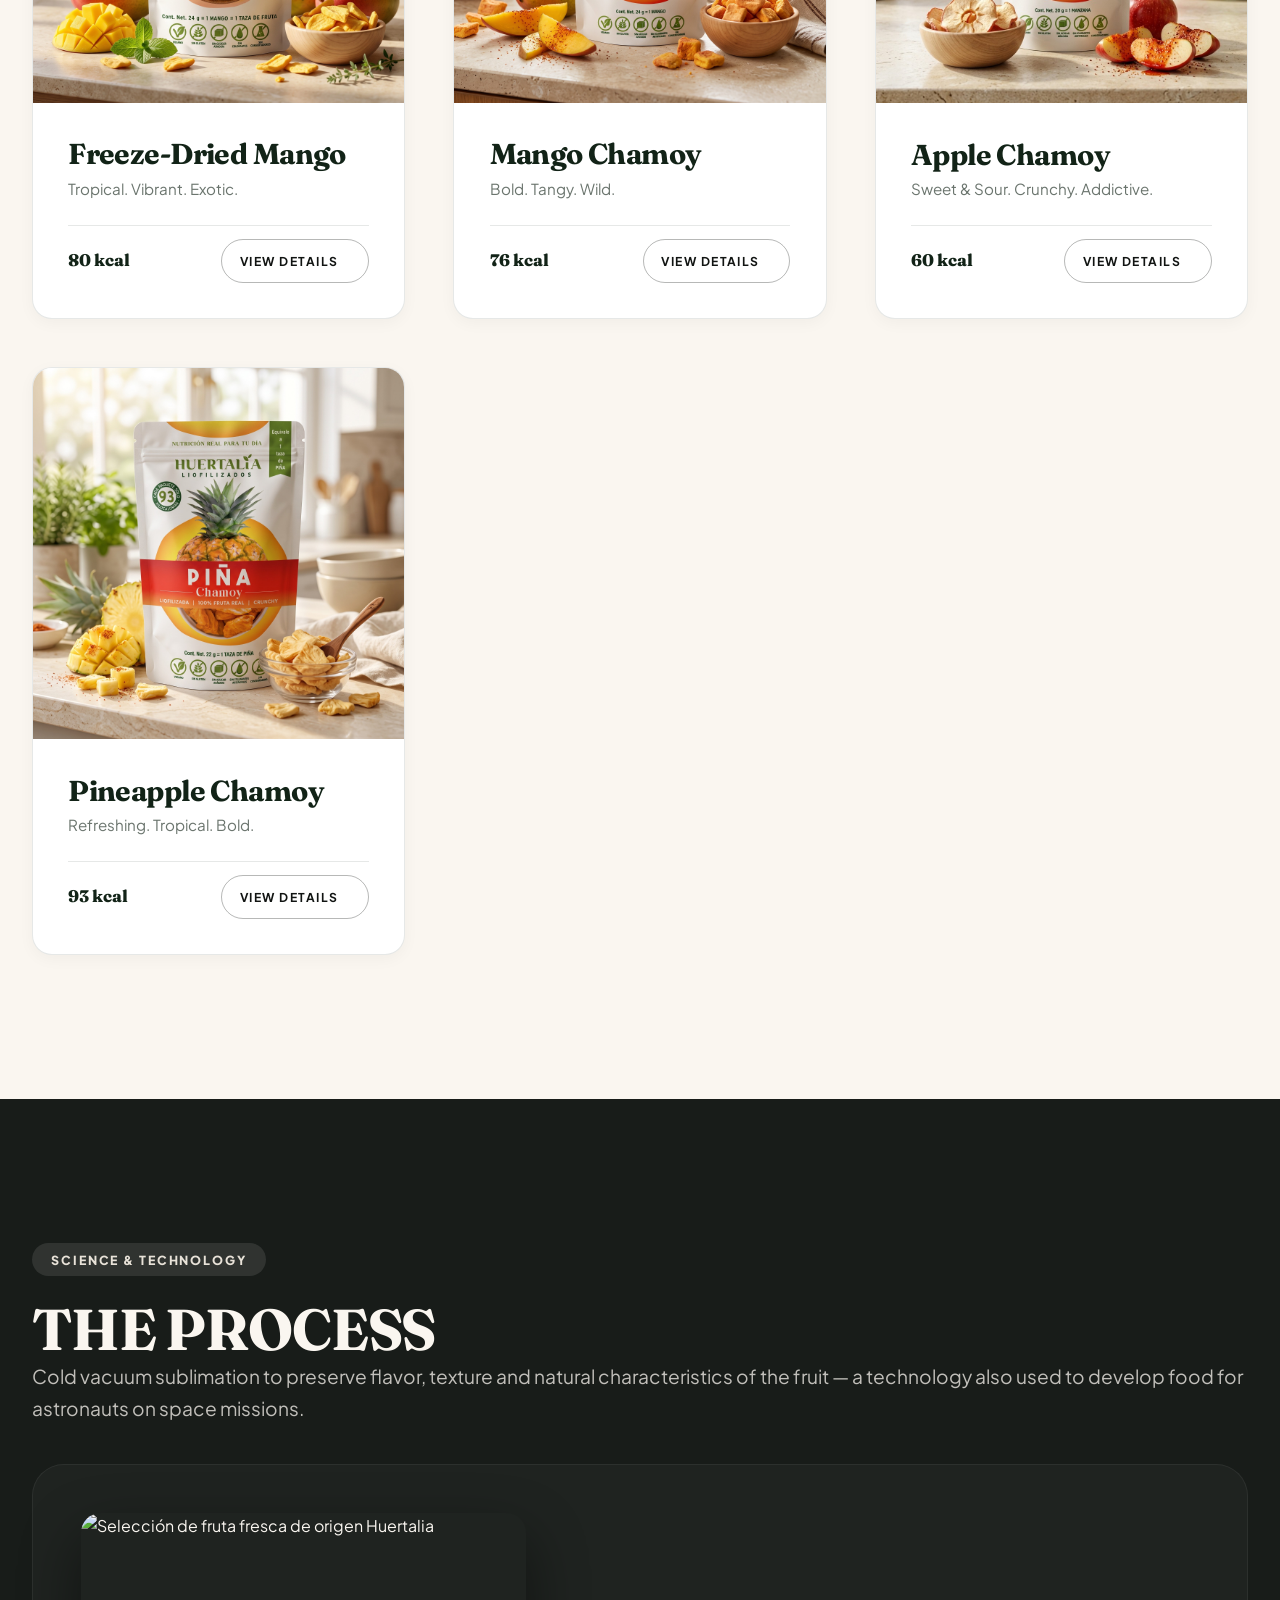
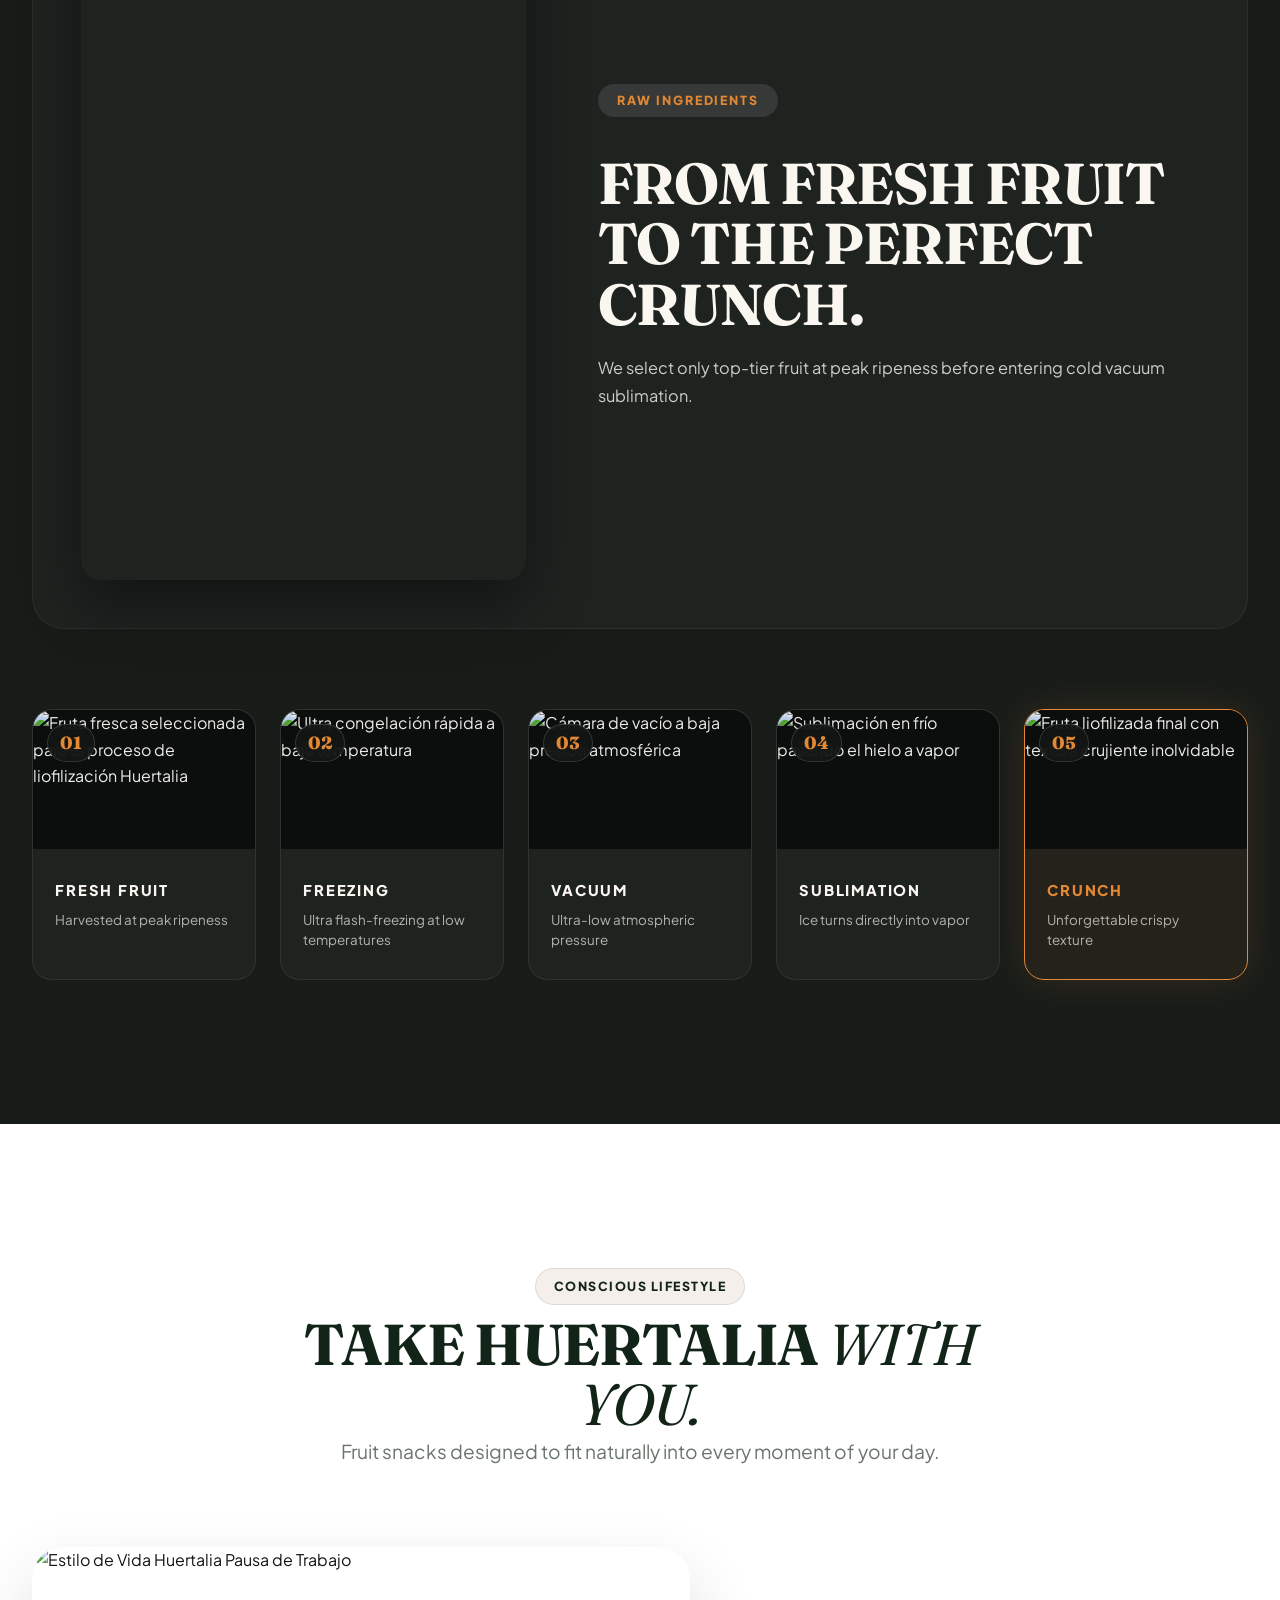
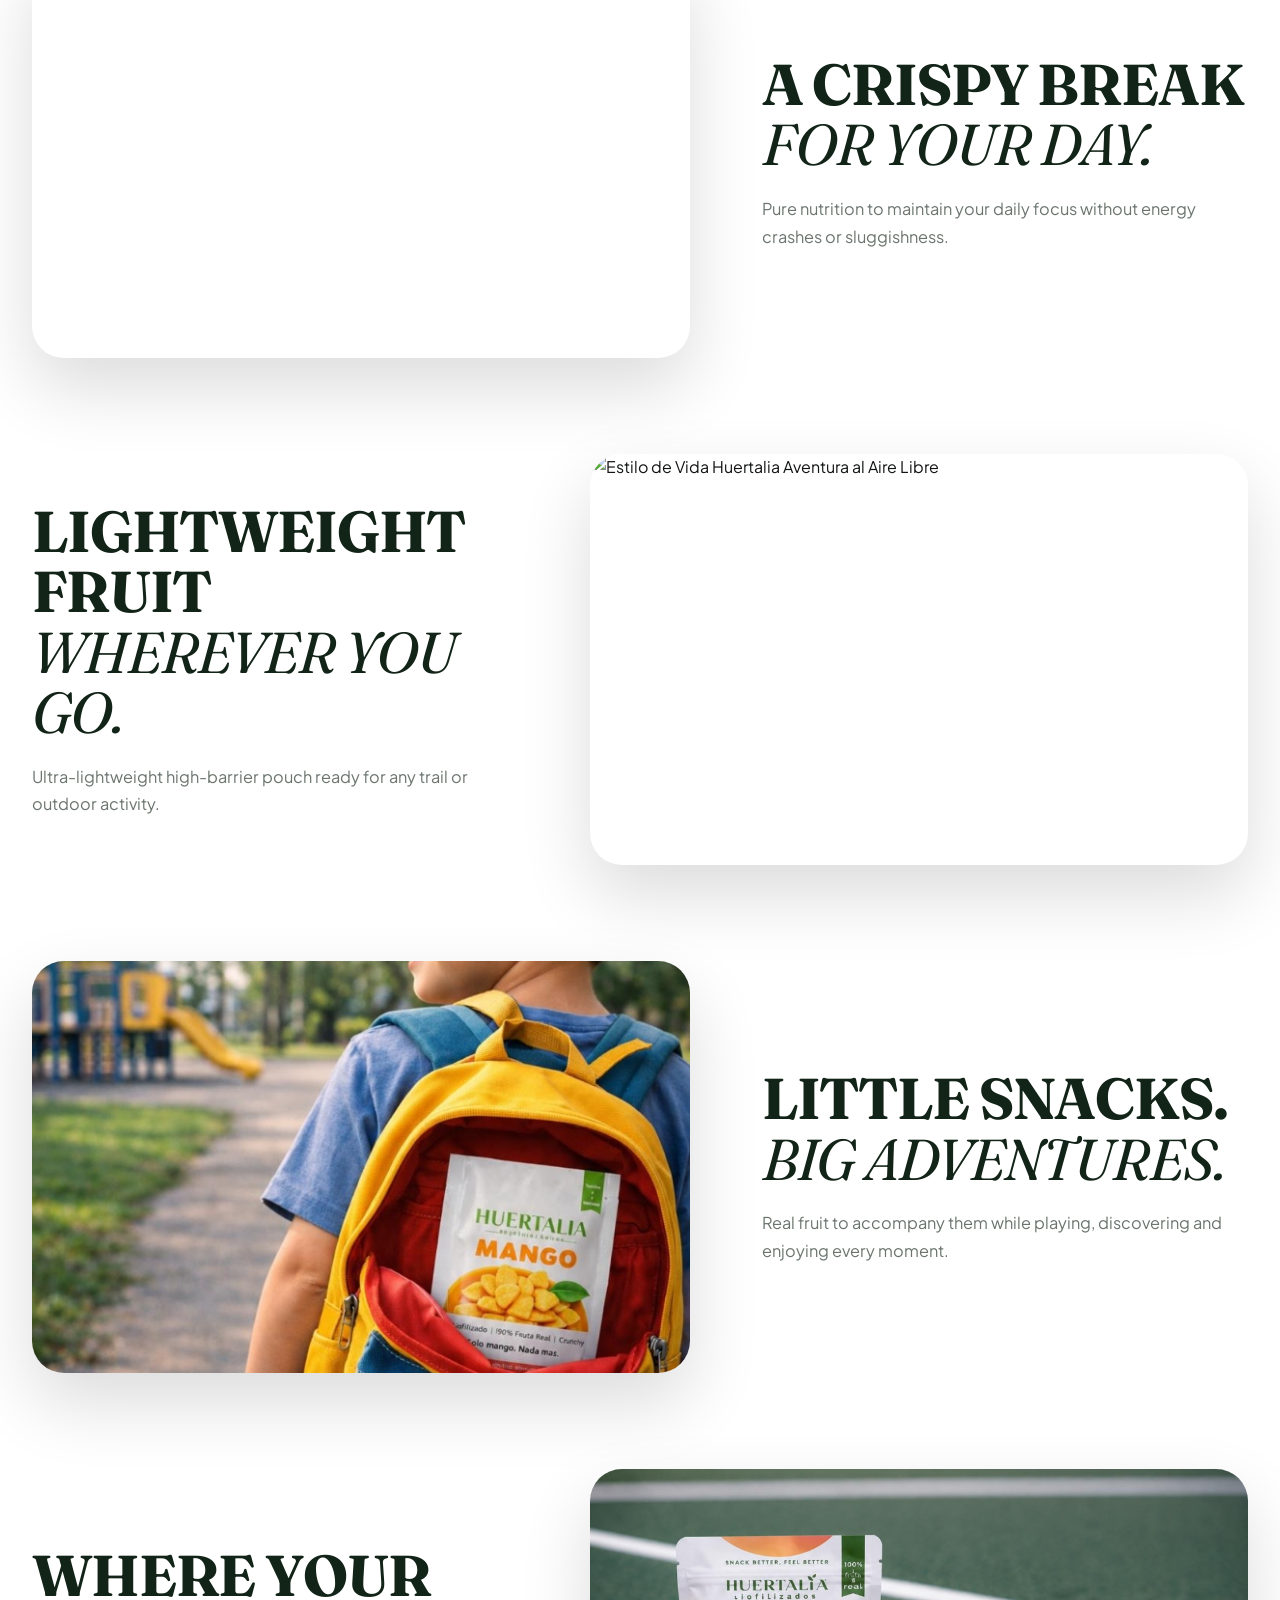
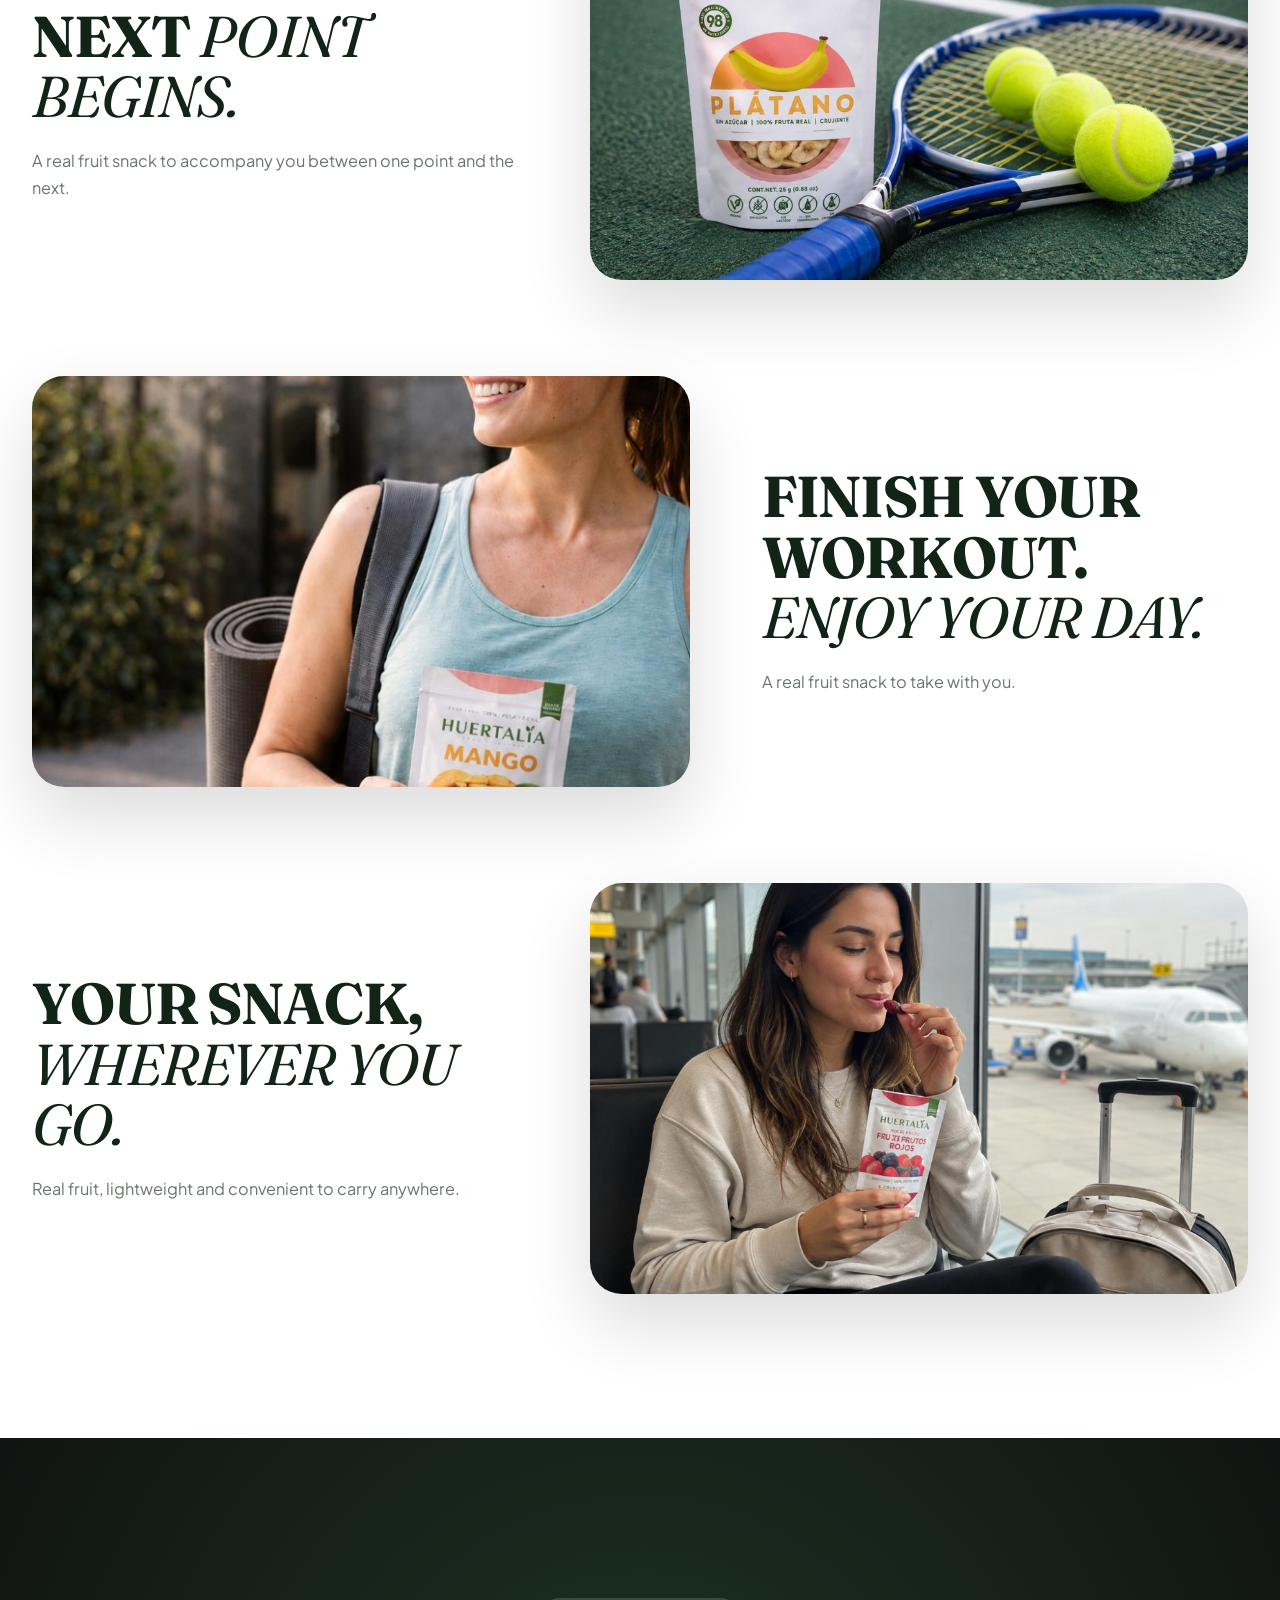
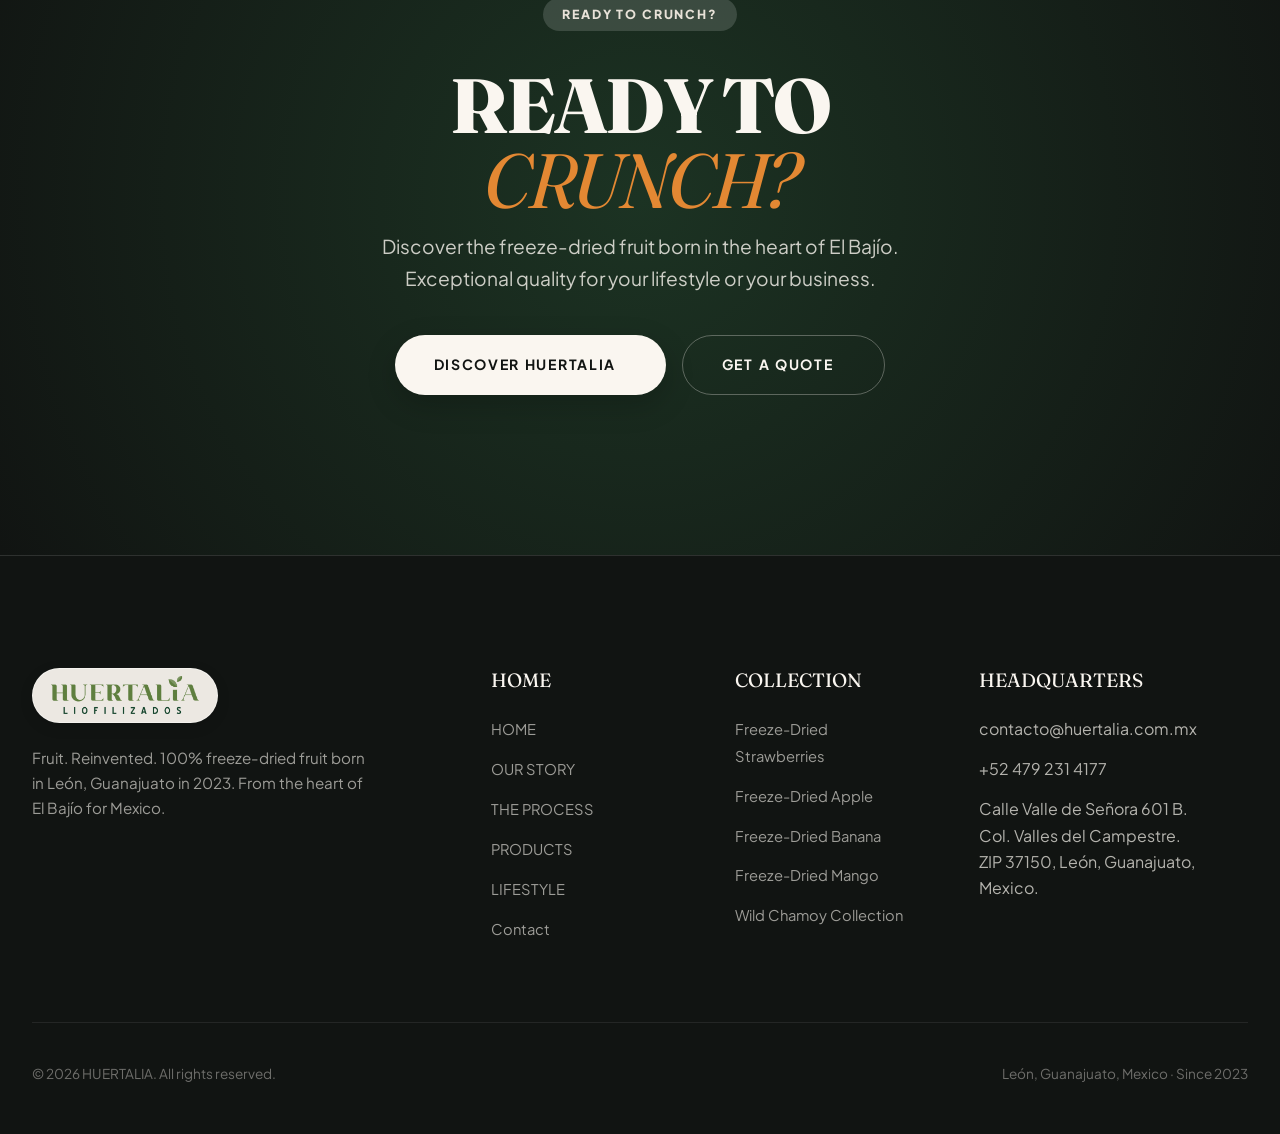
==== commit 6339c00f: "feat: left-aligned hero with explosion background & 4 new lifestyle editorial spreads" ====
--- a/index.html
+++ b/index.html
@@ -113,12 +113,12 @@
             DEL CORAZÓN DEL BAJÍO.
           </span>
           <span class="hero-headline-level2 text-italic-accent" data-i18n="hero_title_level2">
-            FRUTA LIOFILIZADA PARA MÉXICO.
+            FRUTA REAL, LIOFILIZADA PARA DISFRUTARLA DIFERENTE.
           </span>
         </h1>
 
         <p class="hero-subhead" data-i18n="hero_subhead">
-          100% fruta real liofilizada para conservar su sabor natural, color vivo y un crujido increíble — sin azúcar añadida ni conservadores.
+          100% fruta real liofilizada para conservar su sabor natural, color y textura crujiente — sin azúcares añadidos ni conservadores.
         </p>
 
         <div class="hero-cta-group">
@@ -311,14 +311,13 @@
 
         <!-- Magazine Campaign Spreads -->
         <div class="lifestyle-campaign-container">
-          <!-- Work Spread (05.png) -->
+          <!-- 1. Trabajo (05.png) -->
           <div id="work-spread" class="lifestyle-campaign-spread reveal">
             <div class="lifestyle-campaign-imgbox">
               <img src="assets/images/banners/05.png" alt="Estilo de Vida Huertalia Pausa de Trabajo" loading="lazy" width="2752" height="1536">
             </div>
             <div class="lifestyle-campaign-textbox">
-              <span class="badge-tag" data-i18n="lifestyle_work_tag">11:45 · TRABAJO</span>
-              <h3 class="title-section" style="color: var(--color-primary); margin: 0.8rem 0 1.2rem;" data-i18n="lifestyle_work_title">
+              <h3 class="title-section" style="color: var(--color-primary); margin: 0 0 1.2rem;" data-i18n="lifestyle_work_title">
                 UNA PAUSA CRUJIENTE <span class="text-italic-accent">PARA TU DÍA.</span>
               </h3>
               <p style="color: var(--color-text-muted); font-size: 1.02rem; line-height: 1.7;" data-i18n="lifestyle_work_desc">
@@ -327,11 +326,10 @@
             </div>
           </div>
 
-          <!-- Adventure Spread (06.png) -->
+          <!-- 2. Aventura (06.png) -->
           <div id="adv-spread" class="lifestyle-campaign-spread reverse reveal">
             <div class="lifestyle-campaign-textbox">
-              <span class="badge-tag" data-i18n="lifestyle_adv_tag">19:20 · AVENTURA</span>
-              <h3 class="title-section" style="color: var(--color-primary); margin: 0.8rem 0 1.2rem;" data-i18n="lifestyle_adv_title">
+              <h3 class="title-section" style="color: var(--color-primary); margin: 0 0 1.2rem;" data-i18n="lifestyle_adv_title">
                 FRUTA LIGERA <span class="text-italic-accent">ALLÁ DONDE VAYAS.</span>
               </h3>
               <p style="color: var(--color-text-muted); font-size: 1.02rem; line-height: 1.7;" data-i18n="lifestyle_adv_desc">
@@ -342,38 +340,64 @@
               <img src="assets/images/banners/06.png" alt="Estilo de Vida Huertalia Aventura al Aire Libre" loading="lazy" width="2752" height="1536">
             </div>
           </div>
-        </div>
-
-        <!-- Mobile Collapsible Timeline Moments -->
-        <button class="mobile-accordion-trigger" aria-expanded="false" aria-controls="lifestyle-moments-panel" style="margin: 2.5rem auto 0; display: flex;">
-          <span data-i18n="lifestyle_more_btn">VER OTROS MOMENTOS DEL DÍA</span>
-          <i class="ri-add-line"></i>
-        </button>
-
-        <div id="lifestyle-moments-panel" class="mobile-accordion-panel">
-          <div class="timeline-grid" style="margin-top: 1.5rem;">
-            <div class="timeline-card">
-              <div class="timeline-time">06:30</div>
-              <div class="timeline-label" data-i18n="time1_label">ENTRENAR</div>
-              <p class="timeline-desc" data-i18n="time1_desc">Fruta ligera y crujiente para acompañar tu rutina.</p>
-            </div>
-
-            <div class="timeline-card">
-              <div class="timeline-time">11:45</div>
-              <div class="timeline-label" data-i18n="time2_label">TRABAJO</div>
-              <p class="timeline-desc" data-i18n="time2_desc">Una pausa crujiente para acompañar tu día.</p>
-            </div>
-
-            <div class="timeline-card">
-              <div class="timeline-time">16:30</div>
-              <div class="timeline-label" data-i18n="time3_label">PAUSA</div>
-              <p class="timeline-desc" data-i18n="time3_desc">Un pequeño momento de sabor cuando más lo necesitas.</p>
-            </div>
-
-            <div class="timeline-card">
-              <div class="timeline-time">19:20</div>
-              <div class="timeline-label" data-i18n="time4_label">AVENTURA</div>
-              <p class="timeline-desc" data-i18n="time4_desc">Fruta ligera y fácil de llevar allá donde vayas.</p>
+
+          <!-- 3. Niños & Aventuras (lifestyle_kids_adventure.jpg) -->
+          <div id="kids-spread" class="lifestyle-campaign-spread reveal">
+            <div class="lifestyle-campaign-imgbox">
+              <img src="assets/images/lifestyle/lifestyle_kids_adventure.jpg" alt="Pequeños snacks Grandes aventuras Huertalia" loading="lazy" width="682" height="1024">
+            </div>
+            <div class="lifestyle-campaign-textbox">
+              <h3 class="title-section" style="color: var(--color-primary); margin: 0 0 1.2rem;" data-i18n="lifestyle_kids_title">
+                PEQUEÑOS SNACKS. <span class="text-italic-accent">GRANDES AVENTURAS.</span>
+              </h3>
+              <p style="color: var(--color-text-muted); font-size: 1.02rem; line-height: 1.7;" data-i18n="lifestyle_kids_desc">
+                Fruta real para acompañarlos mientras juegan, descubren y disfrutan cada momento.
+              </p>
+            </div>
+          </div>
+
+          <!-- 4. Tennis / Deporte (lifestyle_tennis_banana.jpg) -->
+          <div id="tennis-spread" class="lifestyle-campaign-spread reverse reveal">
+            <div class="lifestyle-campaign-textbox">
+              <h3 class="title-section" style="color: var(--color-primary); margin: 0 0 1.2rem;" data-i18n="lifestyle_tennis_title">
+                DONDE EMPIEZA <span class="text-italic-accent">TU PRÓXIMO PUNTO.</span>
+              </h3>
+              <p style="color: var(--color-text-muted); font-size: 1.02rem; line-height: 1.7;" data-i18n="lifestyle_tennis_desc">
+                Un snack de fruta real para acompañarte entre un punto y otro.
+              </p>
+            </div>
+            <div class="lifestyle-campaign-imgbox">
+              <img src="assets/images/lifestyle/lifestyle_tennis_banana.jpg" alt="Donde empieza tu próximo punto Snack de Fruta Plátano Huertalia" loading="lazy" width="1024" height="682">
+            </div>
+          </div>
+
+          <!-- 5. Fitness / Entrenamiento (lifestyle_fitness_mango.jpg) -->
+          <div id="fitness-spread" class="lifestyle-campaign-spread reveal">
+            <div class="lifestyle-campaign-imgbox">
+              <img src="assets/images/lifestyle/lifestyle_fitness_mango.jpg" alt="Termina tu entrenamiento Disfruta tu día Huertalia Mango" loading="lazy" width="682" height="1024">
+            </div>
+            <div class="lifestyle-campaign-textbox">
+              <h3 class="title-section" style="color: var(--color-primary); margin: 0 0 1.2rem;" data-i18n="lifestyle_fitness_title">
+                TERMINA TU ENTRENAMIENTO. <span class="text-italic-accent">DISFRUTA TU DÍA.</span>
+              </h3>
+              <p style="color: var(--color-text-muted); font-size: 1.02rem; line-height: 1.7;" data-i18n="lifestyle_fitness_desc">
+                Un snack de fruta real para llevar contigo.
+              </p>
+            </div>
+          </div>
+
+          <!-- 6. Viajes / Aeropuerto (lifestyle_travel_berries.jpg) -->
+          <div id="travel-spread" class="lifestyle-campaign-spread reverse reveal">
+            <div class="lifestyle-campaign-textbox">
+              <h3 class="title-section" style="color: var(--color-primary); margin: 0 0 1.2rem;" data-i18n="lifestyle_travel_title">
+                TU SNACK, <span class="text-italic-accent">DONDE QUIERA QUE VAYAS.</span>
+              </h3>
+              <p style="color: var(--color-text-muted); font-size: 1.02rem; line-height: 1.7;" data-i18n="lifestyle_travel_desc">
+                Fruta real, ligera y práctica para llevar contigo.
+              </p>
+            </div>
+            <div class="lifestyle-campaign-imgbox">
+              <img src="assets/images/lifestyle/lifestyle_travel_berries.jpg" alt="Tu snack donde quiera que vayas Frutos Rojos Huertalia" loading="lazy" width="1024" height="768">
             </div>
           </div>
         </div>
--- a/css/styles.css
+++ b/css/styles.css
@@ -452,9 +452,9 @@
   width: 100%;
   height: 100%;
   object-fit: cover;
-  object-position: center center;
-  opacity: 0.65;
-  filter: contrast(1.25) saturate(1.15) brightness(0.9);
+  object-position: right center;
+  opacity: 0.95;
+  filter: contrast(1.08) brightness(0.95);
 }
 
 .hero-overlay-vignette {
@@ -463,14 +463,16 @@
   left: 0;
   width: 100%;
   height: 100%;
-  background: radial-gradient(circle at 65% 45%, rgba(17, 20, 18, 0.15) 0%, rgba(17, 20, 18, 0.88) 85%),
-              linear-gradient(to bottom, rgba(17, 20, 18, 0.45) 0%, rgba(17, 20, 18, 0.95) 100%);
+  background: linear-gradient(to right, rgba(11, 13, 12, 0.96) 0%, rgba(11, 13, 12, 0.88) 45%, rgba(11, 13, 12, 0.25) 75%, rgba(11, 13, 12, 0.45) 100%),
+              linear-gradient(to bottom, rgba(11, 13, 12, 0.5) 0%, transparent 20%, transparent 80%, rgba(11, 13, 12, 0.92) 100%);
 }
 
 .hero-content-wrapper {
   position: relative;
   z-index: 10;
-  max-width: 960px;
+  max-width: 680px;
+  margin-left: 0;
+  text-align: left;
 }
 
 .hero-tag-line {
@@ -483,6 +485,7 @@
   margin-bottom: 1.5rem;
   display: flex;
   align-items: center;
+  justify-content: flex-start;
   gap: 0.75rem;
 }
 
@@ -495,43 +498,49 @@
 
 .hero-headline {
   margin-bottom: 1.8rem;
+  text-align: left;
 }
 
 .hero-headline-level1 {
   display: block;
   font-family: var(--font-serif);
-  font-size: clamp(2.8rem, 6.2vw, 5.8rem);
+  font-size: clamp(2.6rem, 5.2vw, 5.2rem);
   font-weight: 800;
-  line-height: 1.0;
+  line-height: 1.02;
   letter-spacing: -0.02em;
   color: var(--color-ivory);
   text-transform: uppercase;
+  text-shadow: 0 4px 24px rgba(0,0,0,0.5);
 }
 
 .hero-headline-level2 {
   display: block;
   font-family: var(--font-serif);
-  font-size: clamp(2.2rem, 4.8vw, 4.5rem);
+  font-size: clamp(1.8rem, 3.8vw, 3.4rem);
   font-weight: 400;
-  line-height: 1.08;
+  line-height: 1.1;
   letter-spacing: -0.01em;
   color: var(--color-accent-mango);
   text-transform: uppercase;
-  margin-top: 0.4rem;
+  margin-top: 0.5rem;
+  text-shadow: 0 4px 24px rgba(0,0,0,0.5);
 }
 
 .hero-subhead {
-  font-size: 1.25rem;
-  color: rgba(250, 246, 240, 0.88);
+  font-size: 1.18rem;
+  color: rgba(250, 246, 240, 0.92);
   font-weight: 400;
-  margin-bottom: 3rem;
-  max-width: 640px;
+  margin-bottom: 2.8rem;
+  max-width: 540px;
   line-height: 1.65;
+  text-align: left;
+  text-shadow: 0 2px 12px rgba(0,0,0,0.6);
 }
 
 .hero-cta-group {
   display: flex;
   align-items: center;
+  justify-content: flex-start;
   gap: 1.5rem;
   flex-wrap: wrap;
 }
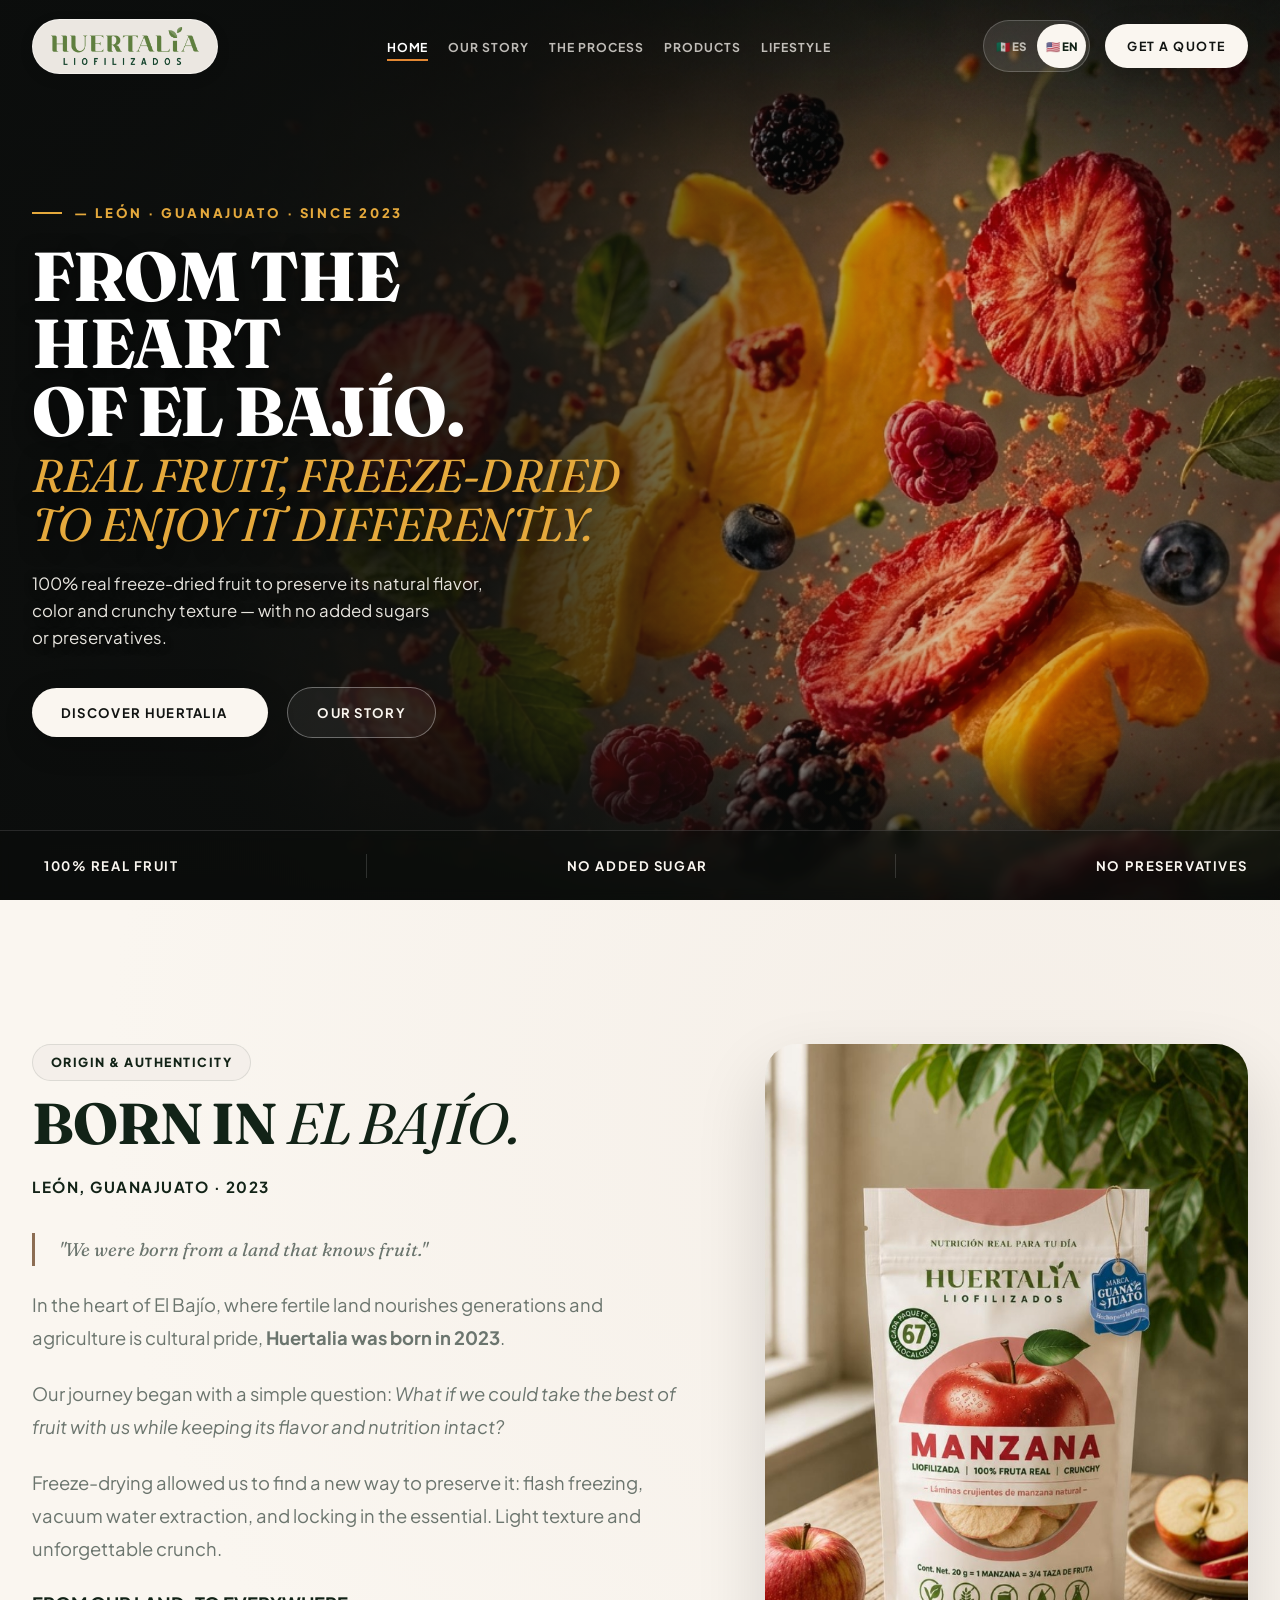
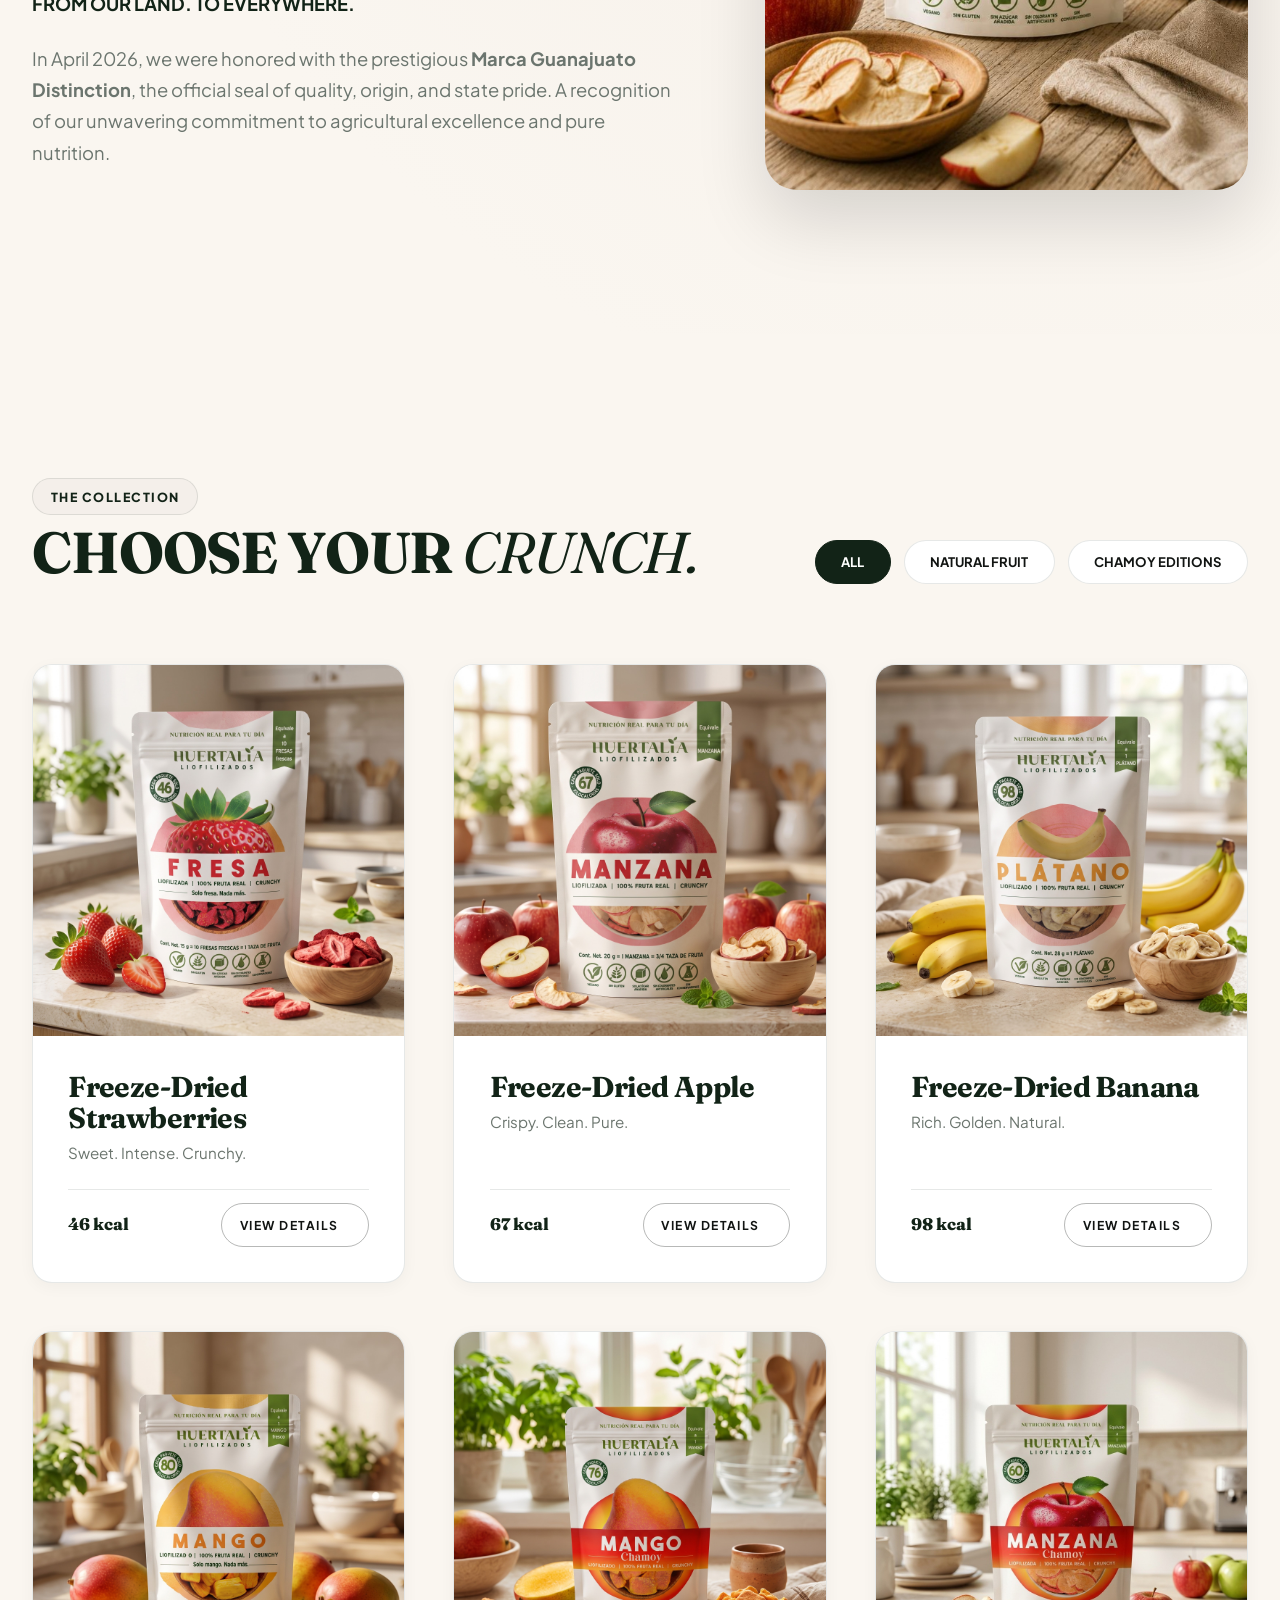
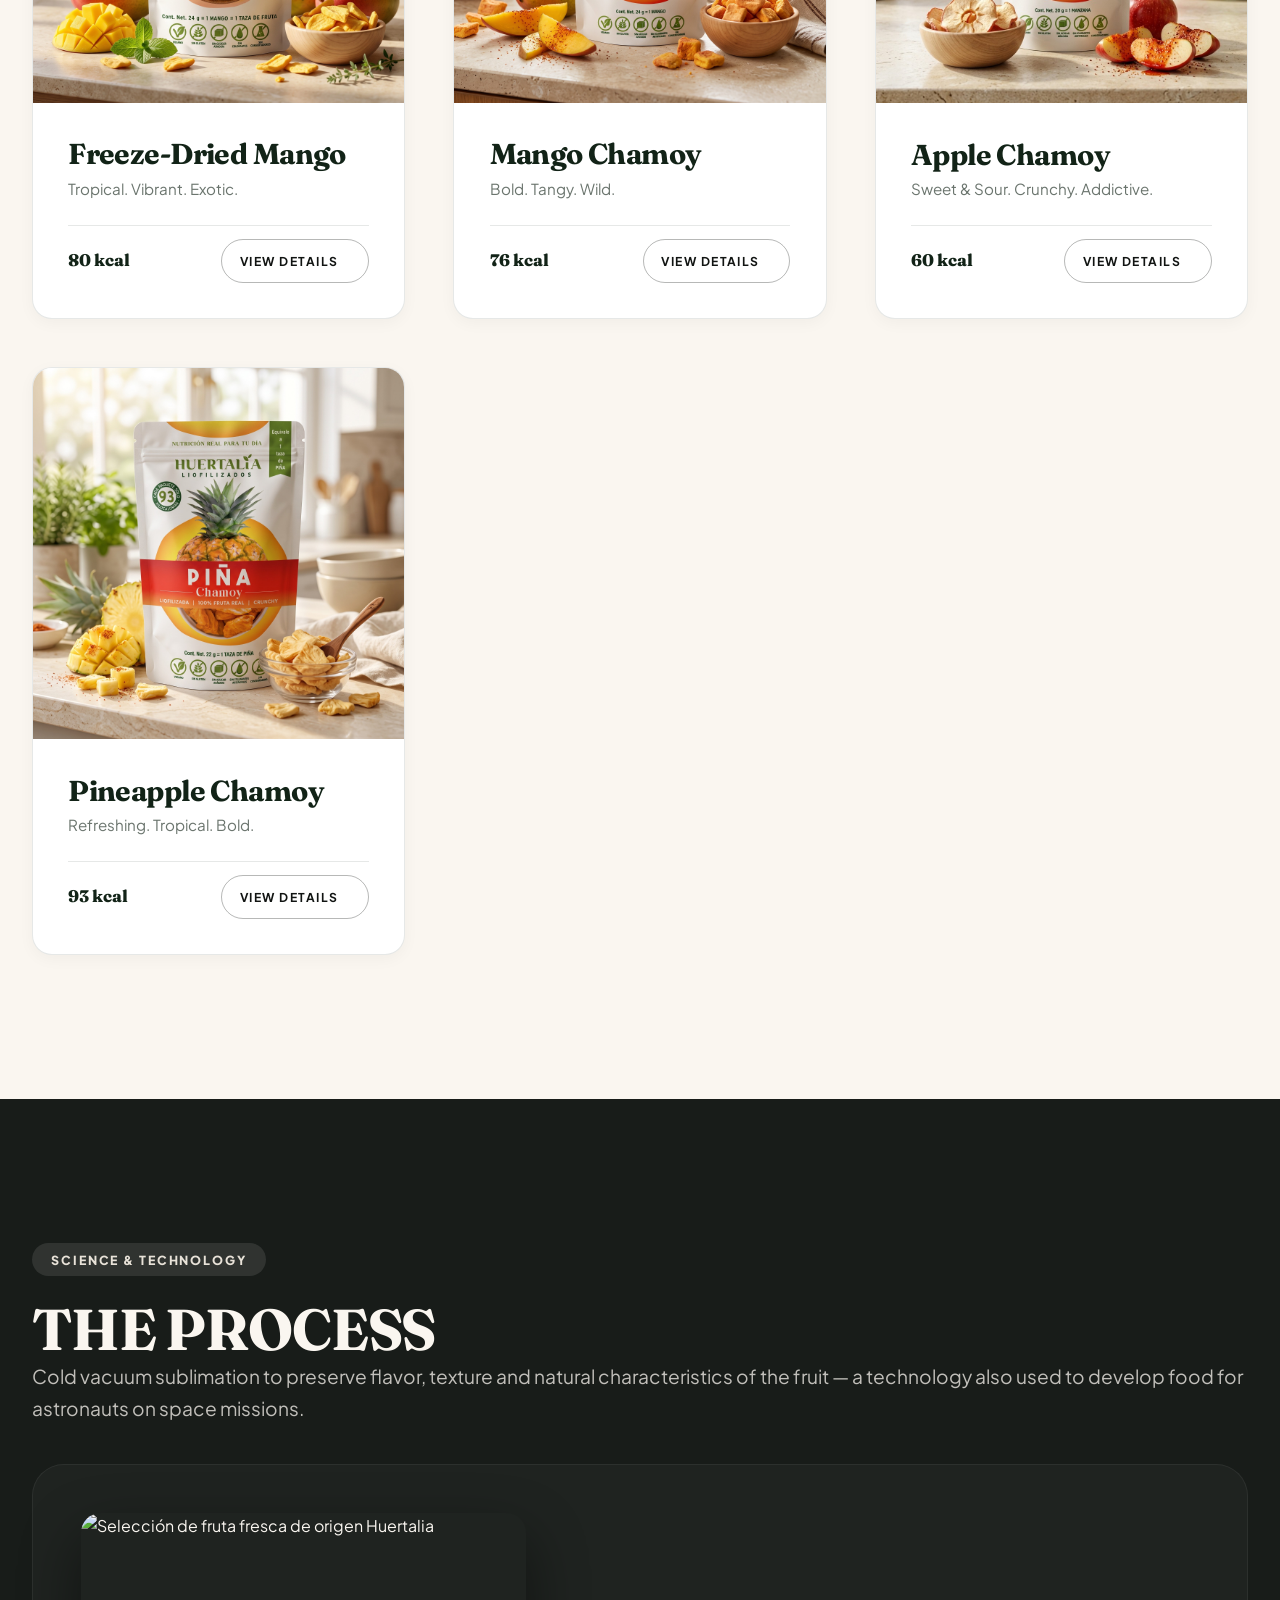
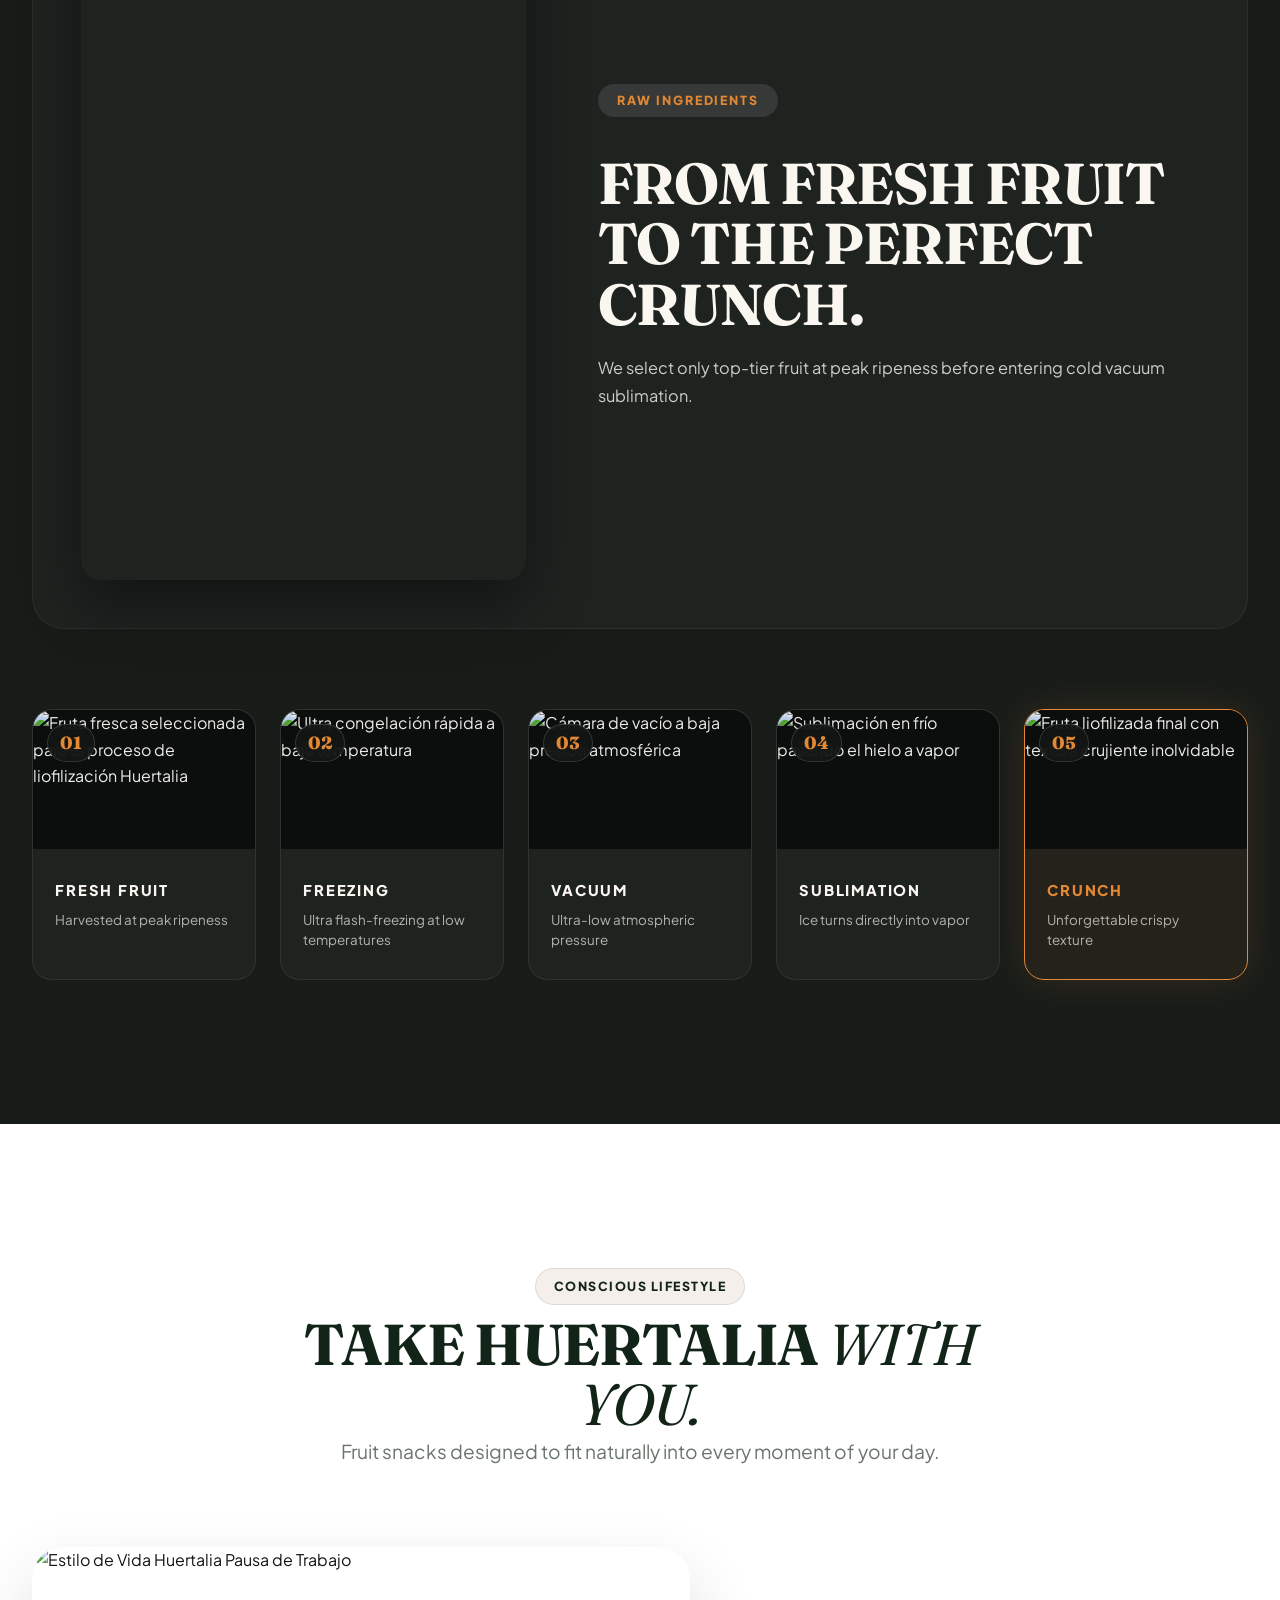
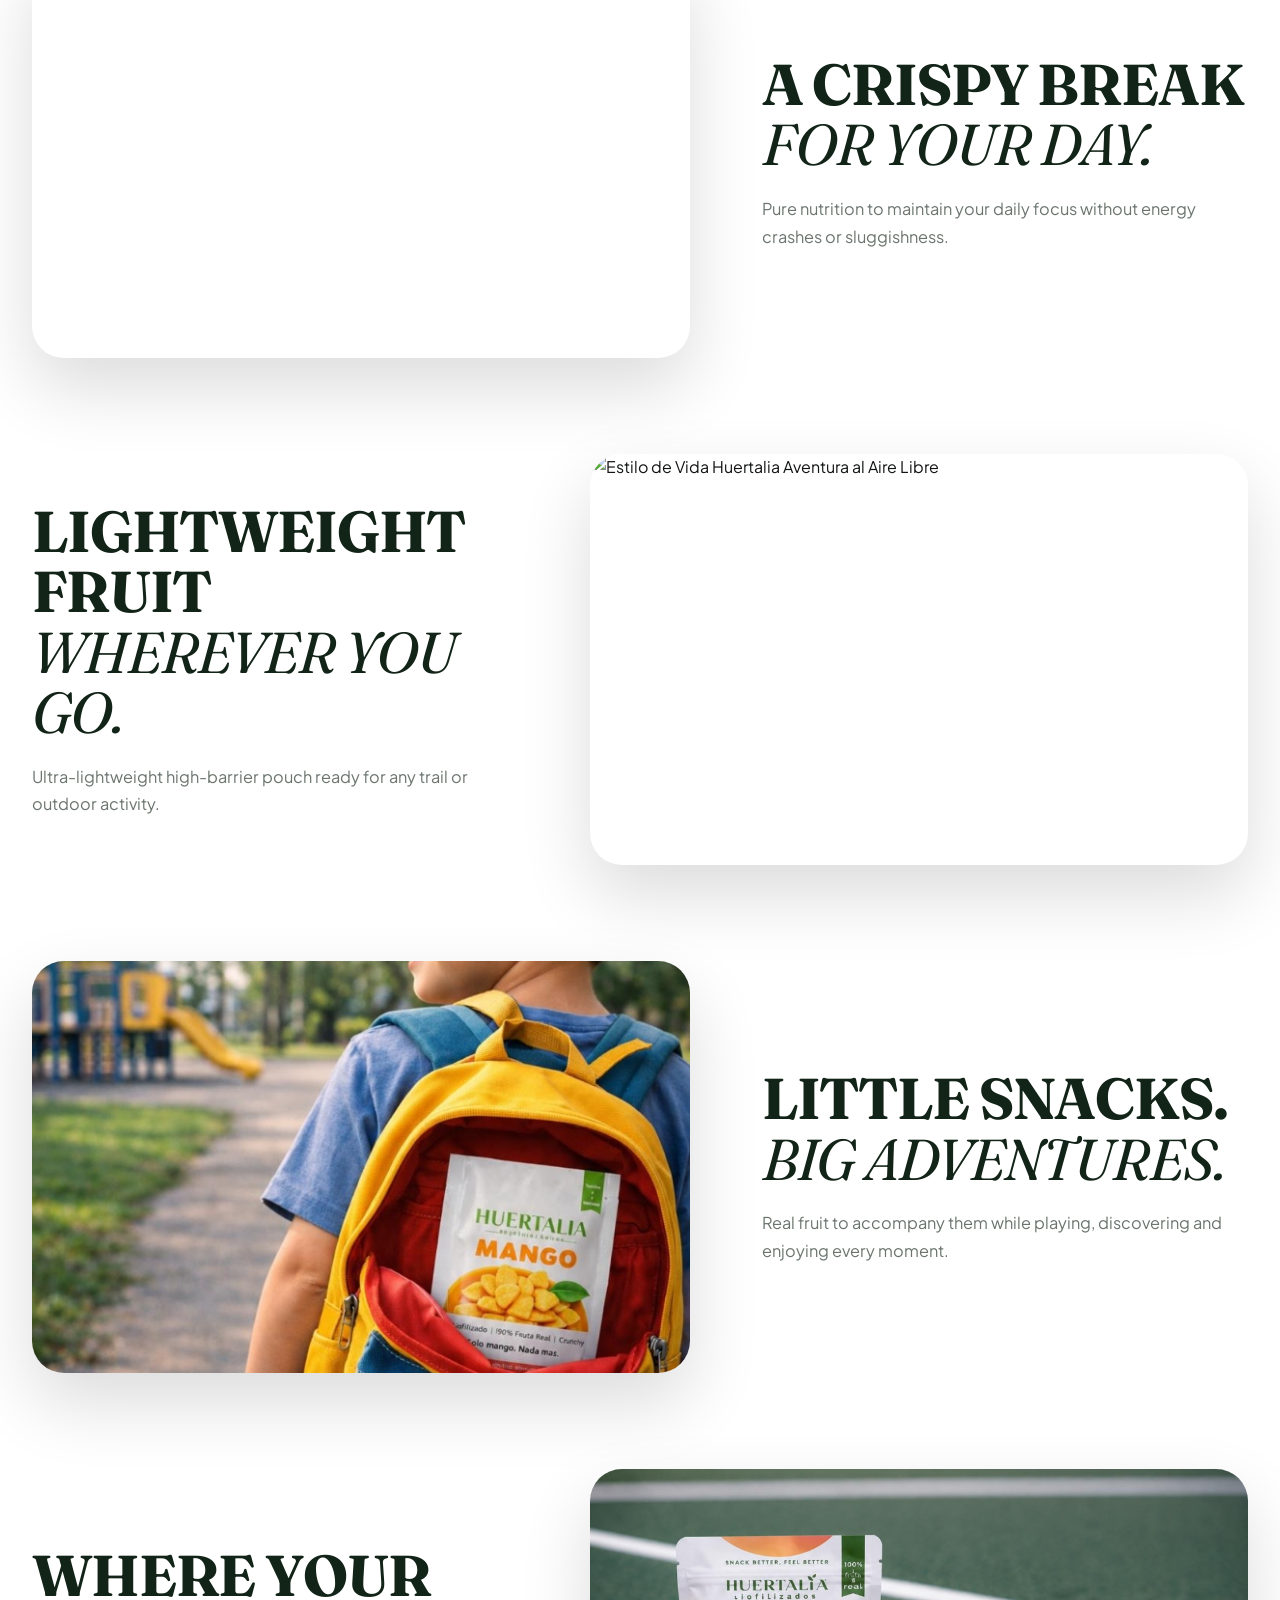
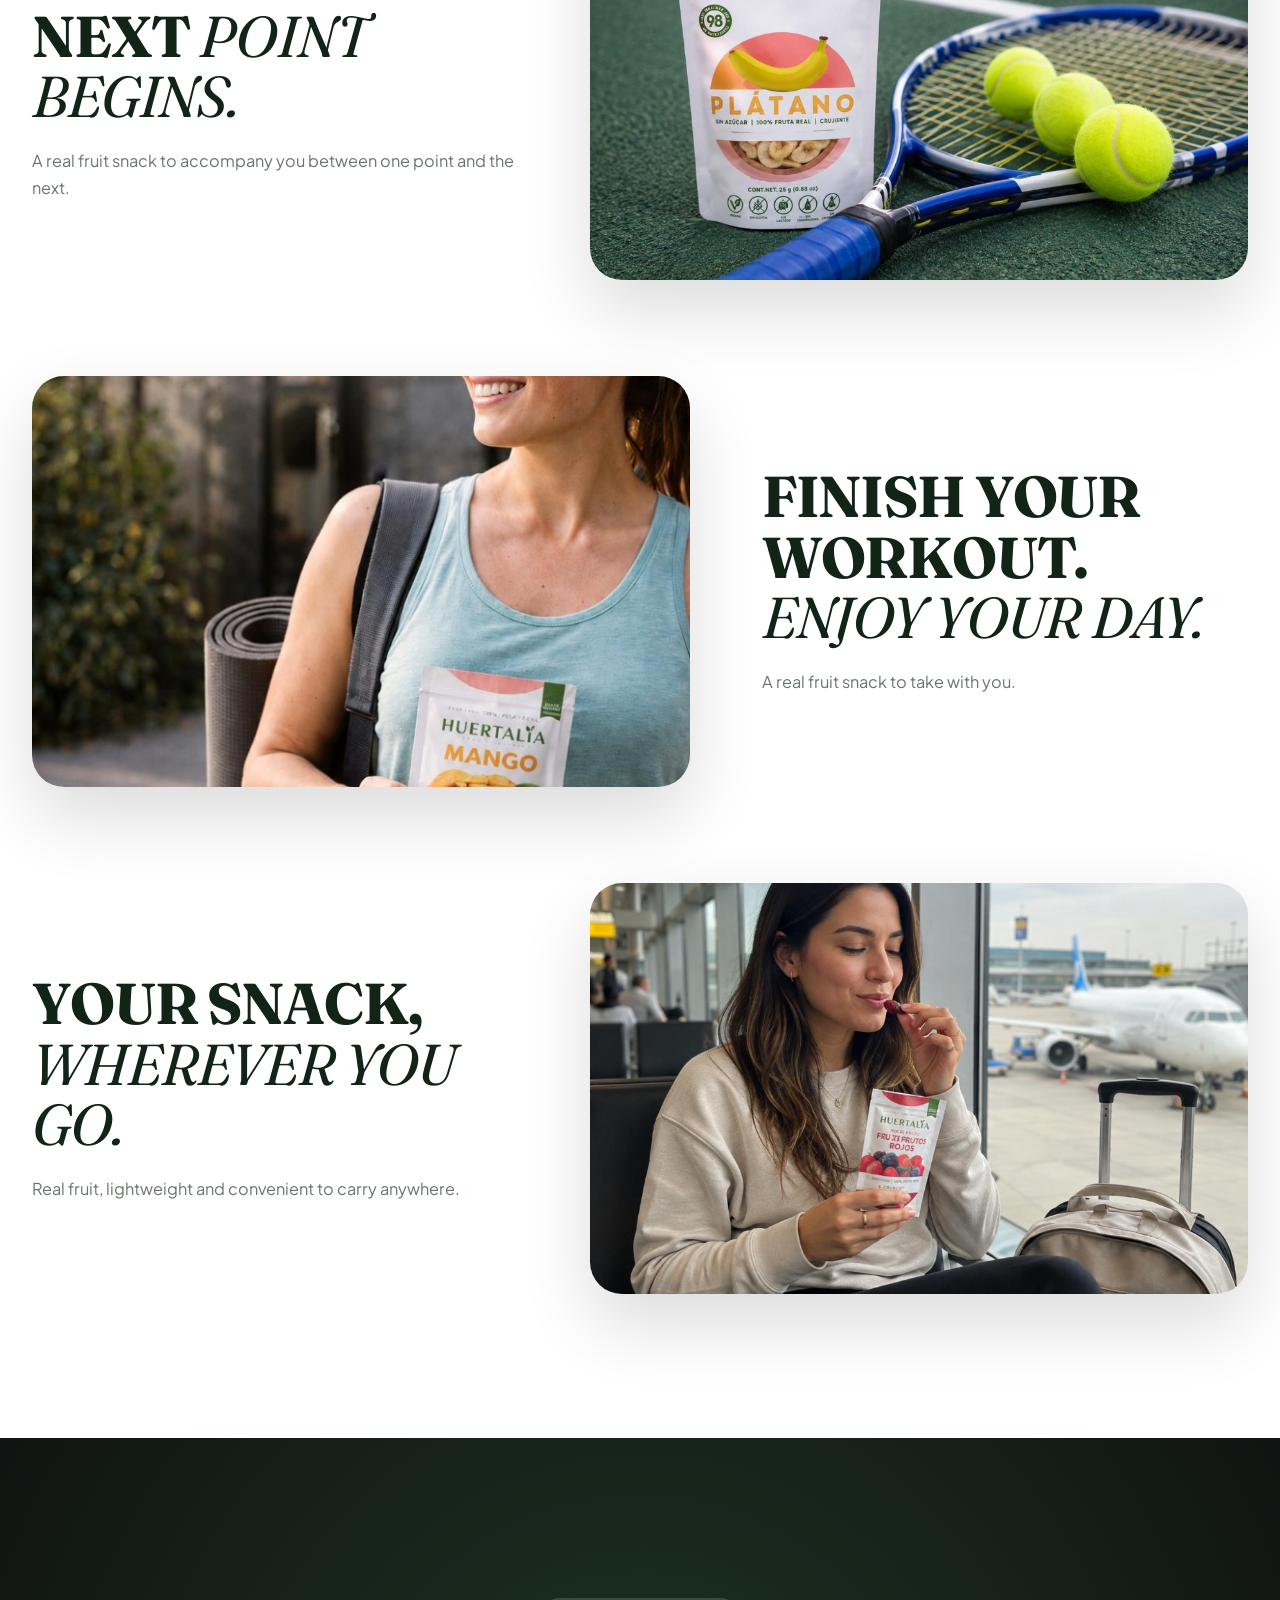
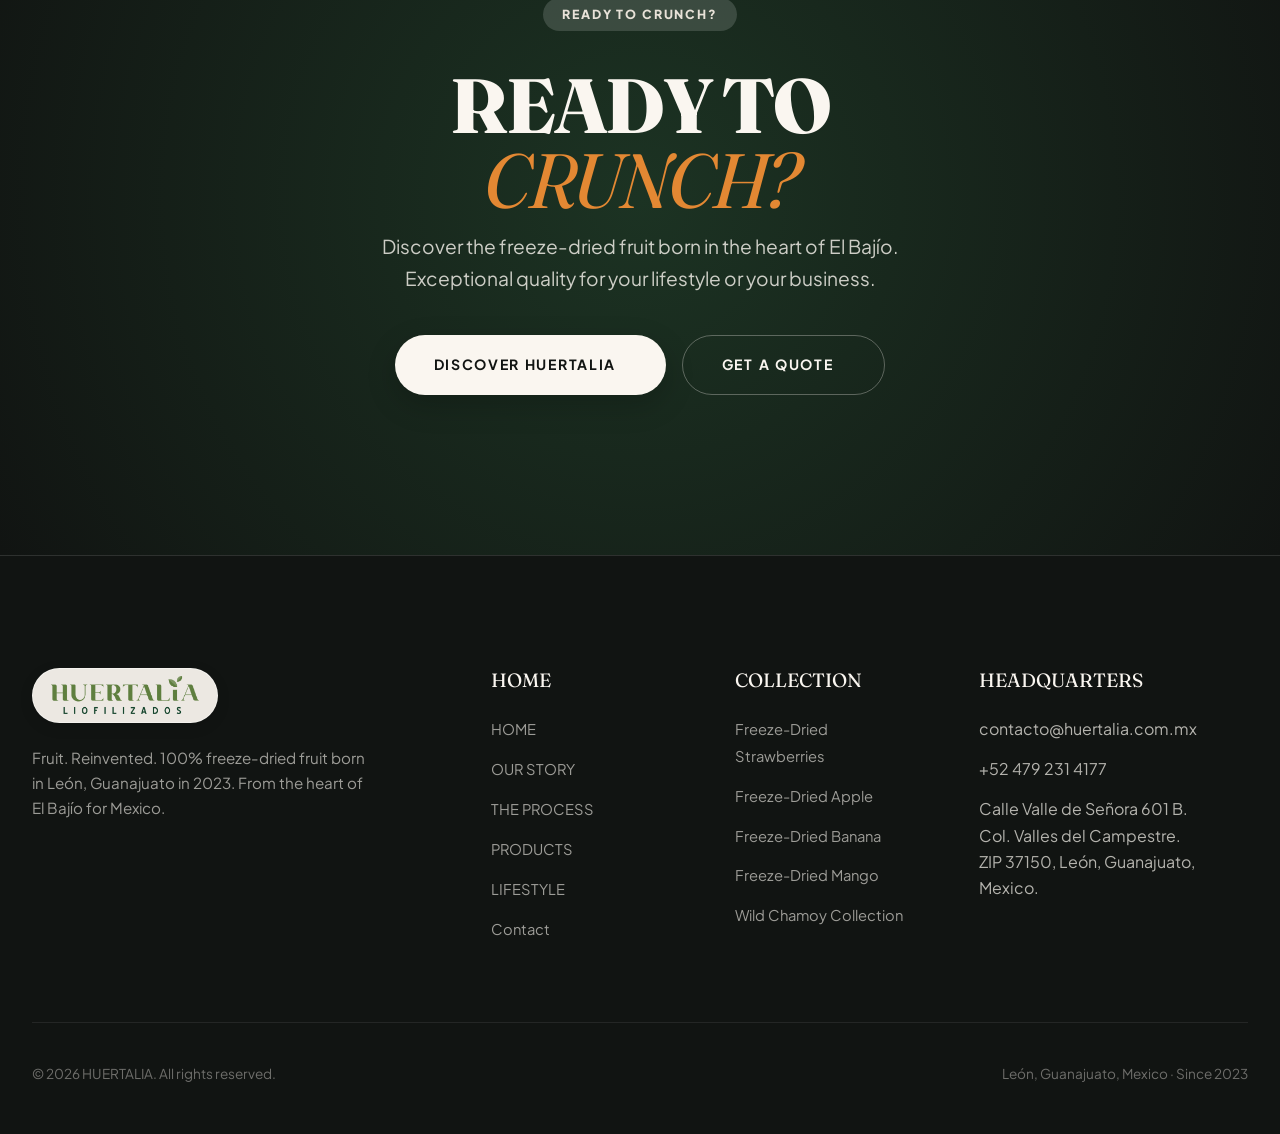
==== commit ff1b28db: "style: align hero typography to container grid with exact multi-line structure and icon claims bar" ====
--- a/index.html
+++ b/index.html
@@ -105,38 +105,42 @@
       <img src="assets/images/lifestyle/hero_healthy_snack.jpg" alt="Fruta Liofilizada Huertalia León Guanajuato" class="hero-bg-media">
       <div class="hero-overlay-vignette"></div>
 
-      <div class="container hero-content-wrapper reveal">
-        <div class="hero-tag-line" data-i18n="hero_tag">LEÓN · GUANAJUATO · DESDE 2023</div>
-        
-        <h1 class="title-display hero-headline">
-          <span class="hero-headline-level1" data-i18n="hero_title_level1">
-            DEL CORAZÓN DEL BAJÍO.
-          </span>
-          <span class="hero-headline-level2 text-italic-accent" data-i18n="hero_title_level2">
-            FRUTA REAL, LIOFILIZADA PARA DISFRUTARLA DIFERENTE.
-          </span>
-        </h1>
-
-        <p class="hero-subhead" data-i18n="hero_subhead">
-          100% fruta real liofilizada para conservar su sabor natural, color y textura crujiente — sin azúcares añadidos ni conservadores.
-        </p>
-
-        <div class="hero-cta-group">
-          <a href="#productos" class="btn btn-luxury-light">
-            <span data-i18n="hero_cta_discover">DESCUBRE HUERTALIA</span> <i class="ri-arrow-right-line"></i>
-          </a>
-          <a href="#historia" class="btn btn-outline-light" data-i18n="hero_cta_history">
-            NUESTRA HISTORIA
-          </a>
+      <div class="container">
+        <div class="hero-content-wrapper reveal">
+          <div class="hero-tag-line" data-i18n="hero_tag">— LEÓN · GUANAJUATO · DESDE 2023</div>
+          
+          <h1 class="title-display hero-headline">
+            <span class="hero-headline-level1" data-i18n="hero_title_level1">
+              DEL CORAZÓN<br>DEL BAJÍO.
+            </span>
+            <span class="hero-headline-level2 text-italic-accent" data-i18n="hero_title_level2">
+              FRUTA REAL, LIOFILIZADA<br>PARA DISFRUTARLA DIFERENTE.
+            </span>
+          </h1>
+
+          <p class="hero-subhead" data-i18n="hero_subhead">
+            100% fruta real liofilizada para conservar su sabor natural,<br>color y textura crujiente — sin azúcares añadidos<br>ni conservadores.
+          </p>
+
+          <div class="hero-cta-group">
+            <a href="#productos" class="btn btn-luxury-light">
+              <span data-i18n="hero_cta_discover">DESCUBRE HUERTALIA</span> <i class="ri-arrow-right-line"></i>
+            </a>
+            <a href="#historia" class="btn btn-outline-light" data-i18n="hero_cta_history">
+              NUESTRA HISTORIA
+            </a>
+          </div>
         </div>
       </div>
 
       <!-- Barra de Declaraciones Clave -->
       <div class="hero-claims-bar">
         <div class="container claims-flex">
-          <span data-i18n="claim_1">100% FRUTA REAL</span>
-          <span data-i18n="claim_2">SIN AZÚCAR AÑADIDA</span>
-          <span data-i18n="claim_3">SIN CONSERVADORES</span>
+          <div class="claim-item-bar"><i class="ri-leaf-line claim-icon"></i> <span data-i18n="claim_1">100% FRUTA REAL</span></div>
+          <div class="claim-divider"></div>
+          <div class="claim-item-bar"><i class="ri-sparkling-line claim-icon"></i> <span data-i18n="claim_2">SIN AZÚCAR AÑADIDA</span></div>
+          <div class="claim-divider"></div>
+          <div class="claim-item-bar"><i class="ri-shield-check-line claim-icon"></i> <span data-i18n="claim_3">SIN CONSERVADORES</span></div>
         </div>
       </div>
     </section>
--- a/css/styles.css
+++ b/css/styles.css
@@ -437,12 +437,12 @@
 .hero-section {
   position: relative;
   min-height: 100vh;
-  background-color: var(--bg-dark);
+  background-color: #0b0d0c;
   color: var(--color-ivory);
   display: flex;
   align-items: center;
   overflow: hidden;
-  padding: 9.5rem 0 5.5rem;
+  padding: 7.5rem 0 5rem;
 }
 
 .hero-bg-media {
@@ -453,8 +453,8 @@
   height: 100%;
   object-fit: cover;
   object-position: right center;
-  opacity: 0.95;
-  filter: contrast(1.08) brightness(0.95);
+  opacity: 1;
+  filter: contrast(1.05) brightness(1.0);
 }
 
 .hero-overlay-vignette {
@@ -463,15 +463,16 @@
   left: 0;
   width: 100%;
   height: 100%;
-  background: linear-gradient(to right, rgba(11, 13, 12, 0.96) 0%, rgba(11, 13, 12, 0.88) 45%, rgba(11, 13, 12, 0.25) 75%, rgba(11, 13, 12, 0.45) 100%),
-              linear-gradient(to bottom, rgba(11, 13, 12, 0.5) 0%, transparent 20%, transparent 80%, rgba(11, 13, 12, 0.92) 100%);
+  background: linear-gradient(to right, rgba(11, 13, 12, 0.95) 0%, rgba(11, 13, 12, 0.82) 40%, rgba(11, 13, 12, 0.15) 75%, rgba(11, 13, 12, 0.35) 100%),
+              linear-gradient(to bottom, rgba(11, 13, 12, 0.45) 0%, transparent 20%, transparent 80%, rgba(11, 13, 12, 0.85) 100%);
 }
 
 .hero-content-wrapper {
   position: relative;
   z-index: 10;
-  max-width: 680px;
+  max-width: 600px;
   margin-left: 0;
+  padding-left: 0;
   text-align: left;
 }
 
@@ -479,10 +480,10 @@
   font-family: var(--font-sans);
   font-size: 0.82rem;
   font-weight: 800;
-  letter-spacing: 0.25em;
+  letter-spacing: 0.22em;
   text-transform: uppercase;
-  color: var(--color-accent-mango);
-  margin-bottom: 1.5rem;
+  color: #E5A93C;
+  margin-bottom: 1.2rem;
   display: flex;
   align-items: center;
   justify-content: flex-start;
@@ -491,80 +492,111 @@
 
 .hero-tag-line::before {
   content: '';
-  width: 35px;
-  height: 1px;
-  background-color: var(--color-accent-mango);
+  width: 30px;
+  height: 2px;
+  background-color: #E5A93C;
 }
 
 .hero-headline {
-  margin-bottom: 1.8rem;
+  margin-bottom: 1.4rem;
   text-align: left;
 }
 
 .hero-headline-level1 {
   display: block;
   font-family: var(--font-serif);
-  font-size: clamp(2.6rem, 5.2vw, 5.2rem);
+  font-size: clamp(3.0rem, 5.4vw, 5.4rem);
   font-weight: 800;
-  line-height: 1.02;
+  line-height: 0.98;
   letter-spacing: -0.02em;
-  color: var(--color-ivory);
+  color: #FFFFFF;
   text-transform: uppercase;
-  text-shadow: 0 4px 24px rgba(0,0,0,0.5);
+  text-shadow: 0 4px 20px rgba(0,0,0,0.6);
 }
 
 .hero-headline-level2 {
   display: block;
   font-family: var(--font-serif);
-  font-size: clamp(1.8rem, 3.8vw, 3.4rem);
+  font-size: clamp(1.9rem, 3.6vw, 3.4rem);
+  font-style: italic;
   font-weight: 400;
-  line-height: 1.1;
+  line-height: 1.05;
   letter-spacing: -0.01em;
-  color: var(--color-accent-mango);
+  color: #E5A93C;
   text-transform: uppercase;
-  margin-top: 0.5rem;
-  text-shadow: 0 4px 24px rgba(0,0,0,0.5);
+  margin-top: 0.4rem;
+  text-shadow: 0 4px 20px rgba(0,0,0,0.6);
 }
 
 .hero-subhead {
-  font-size: 1.18rem;
+  font-size: 1.05rem;
   color: rgba(250, 246, 240, 0.92);
   font-weight: 400;
-  margin-bottom: 2.8rem;
-  max-width: 540px;
-  line-height: 1.65;
+  margin-bottom: 2.2rem;
+  max-width: 480px;
+  line-height: 1.6;
   text-align: left;
-  text-shadow: 0 2px 12px rgba(0,0,0,0.6);
+  text-shadow: 0 2px 10px rgba(0,0,0,0.7);
 }
 
 .hero-cta-group {
   display: flex;
   align-items: center;
   justify-content: flex-start;
-  gap: 1.5rem;
+  gap: 1.2rem;
   flex-wrap: wrap;
+}
+
+.hero-cta-group .btn {
+  padding: 0.85rem 1.8rem;
+  font-size: 0.82rem;
+  letter-spacing: 0.1em;
+}
+
+.hero-cta-group .btn-outline-light {
+  background: rgba(255, 255, 255, 0.06);
+  border-color: rgba(255, 255, 255, 0.35);
 }
 
 /* CLAIMS BAR BELOW HERO */
 .hero-claims-bar {
   position: absolute;
-  bottom: 40px;
+  bottom: 0;
   left: 0;
   width: 100%;
   z-index: 10;
   border-top: 1px solid rgba(255, 255, 255, 0.12);
-  padding-top: 1.5rem;
+  padding: 1.4rem 0;
+  background: rgba(11, 13, 12, 0.4);
+  backdrop-filter: blur(6px);
 }
 
 .claims-flex {
   display: flex;
   justify-content: space-between;
   align-items: center;
-  font-size: 0.8rem;
+}
+
+.claim-item-bar {
+  display: flex;
+  align-items: center;
+  gap: 0.75rem;
+  font-size: 0.82rem;
   font-weight: 700;
-  letter-spacing: 0.18em;
+  letter-spacing: 0.12em;
   text-transform: uppercase;
-  color: rgba(250, 246, 240, 0.6);
+  color: var(--color-ivory);
+}
+
+.claim-icon {
+  font-size: 1.3rem;
+  color: #E5A93C;
+}
+
+.claim-divider {
+  width: 1px;
+  height: 24px;
+  background: rgba(255, 255, 255, 0.15);
 }
 
 /* 02 — NUESTRA HISTORIA & MANIFIESTO */
@@ -1853,11 +1885,24 @@
   }
 
   .claims-flex {
-    display: grid !important;
-    grid-template-columns: 1fr 1fr !important;
-    gap: 0.5rem 0.6rem !important;
+    display: flex !important;
+    flex-wrap: wrap !important;
+    justify-content: center !important;
+    gap: 0.6rem 1.2rem !important;
     text-align: center;
-    font-size: 0.68rem !important;
+  }
+
+  .claims-flex .claim-divider {
+    display: none !important;
+  }
+
+  .claim-item-bar {
+    font-size: 0.72rem !important;
+    gap: 0.4rem !important;
+  }
+
+  .claim-icon {
+    font-size: 1.05rem !important;
   }
 
   /* NUESTRA HISTORIA MOBILE */
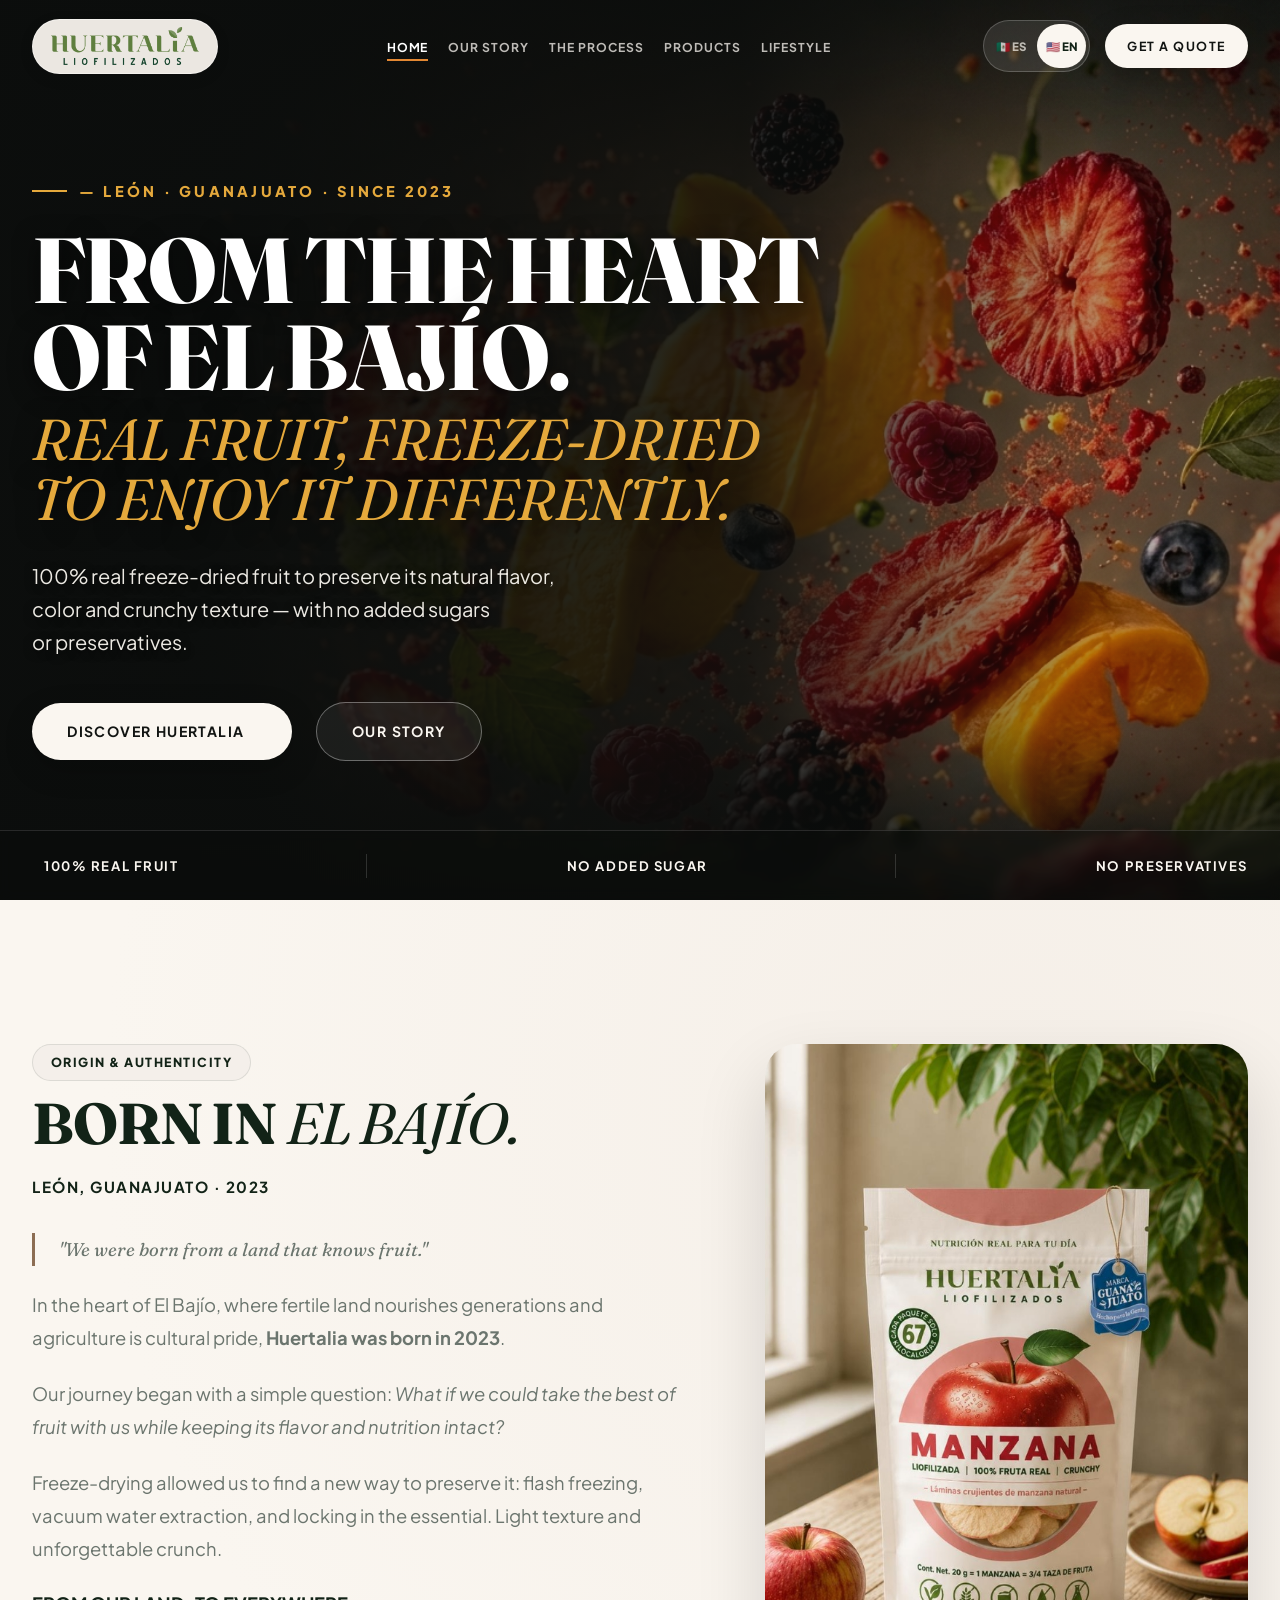
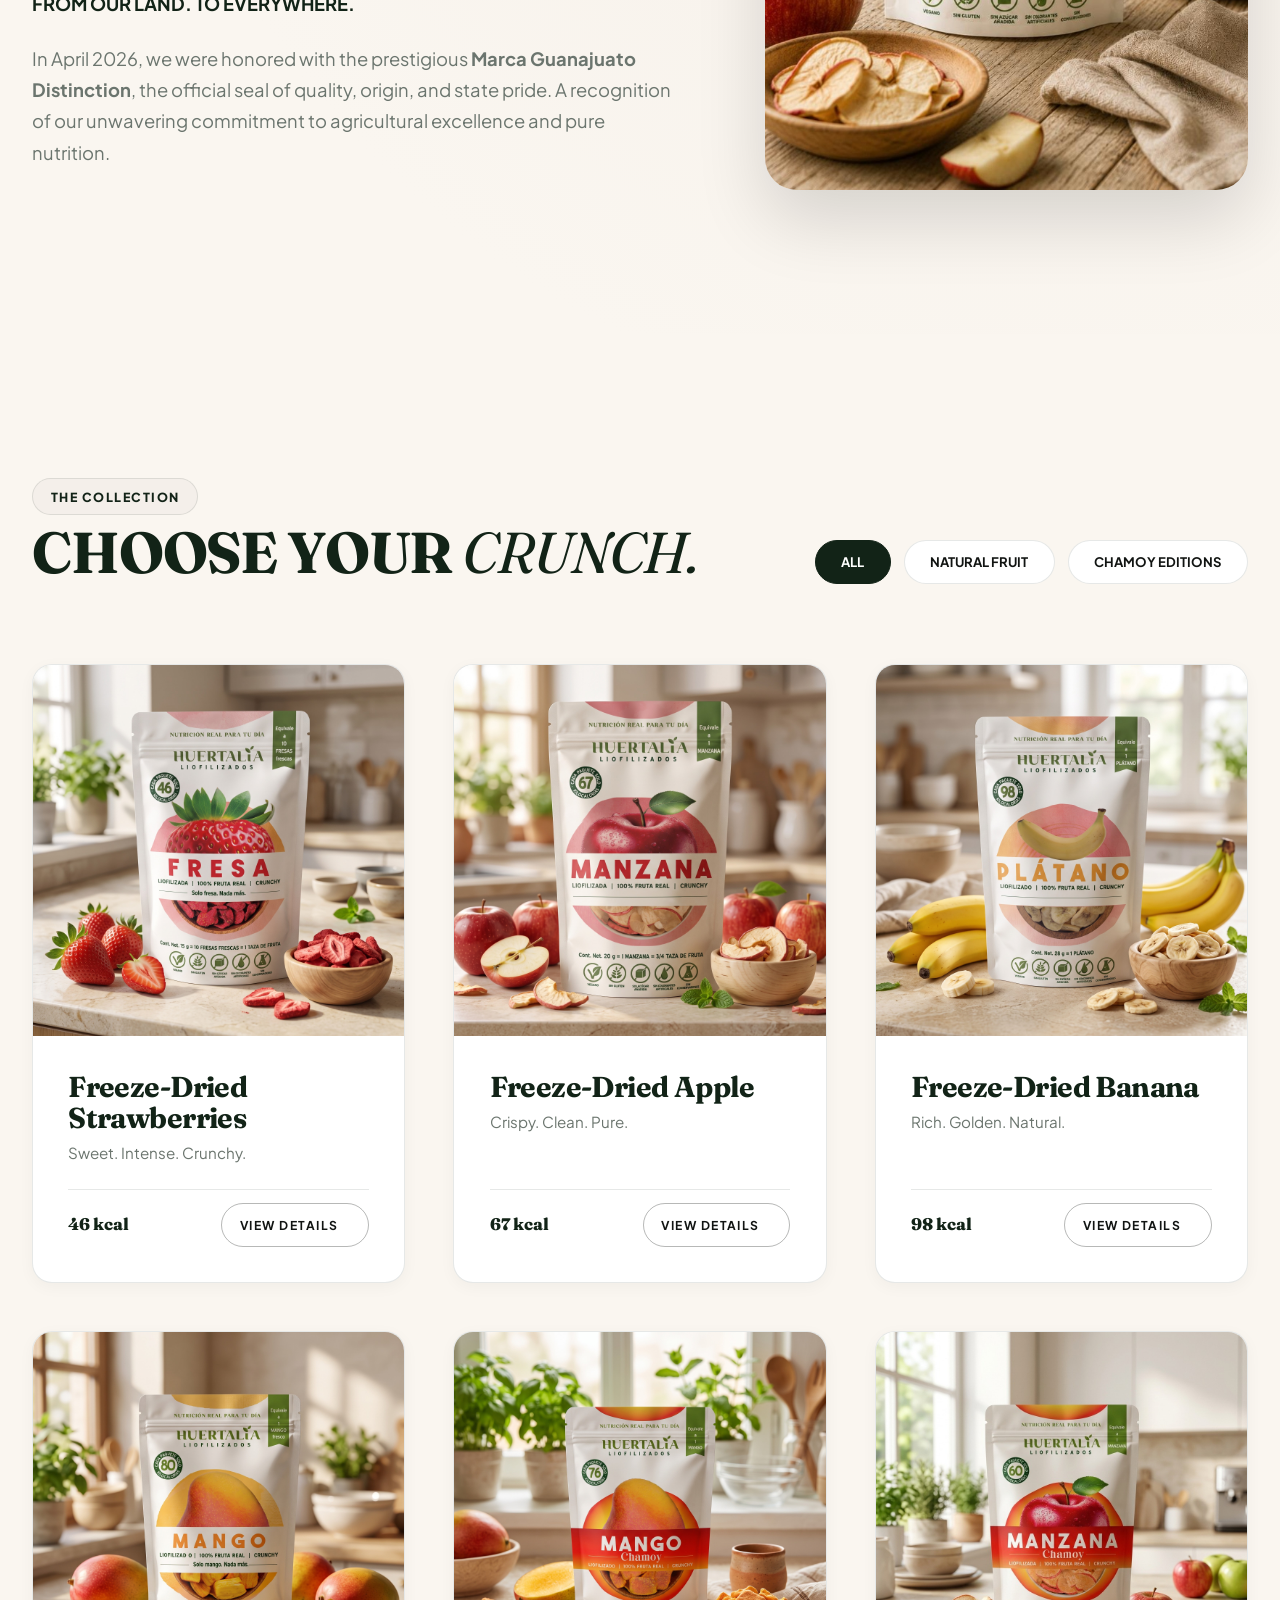
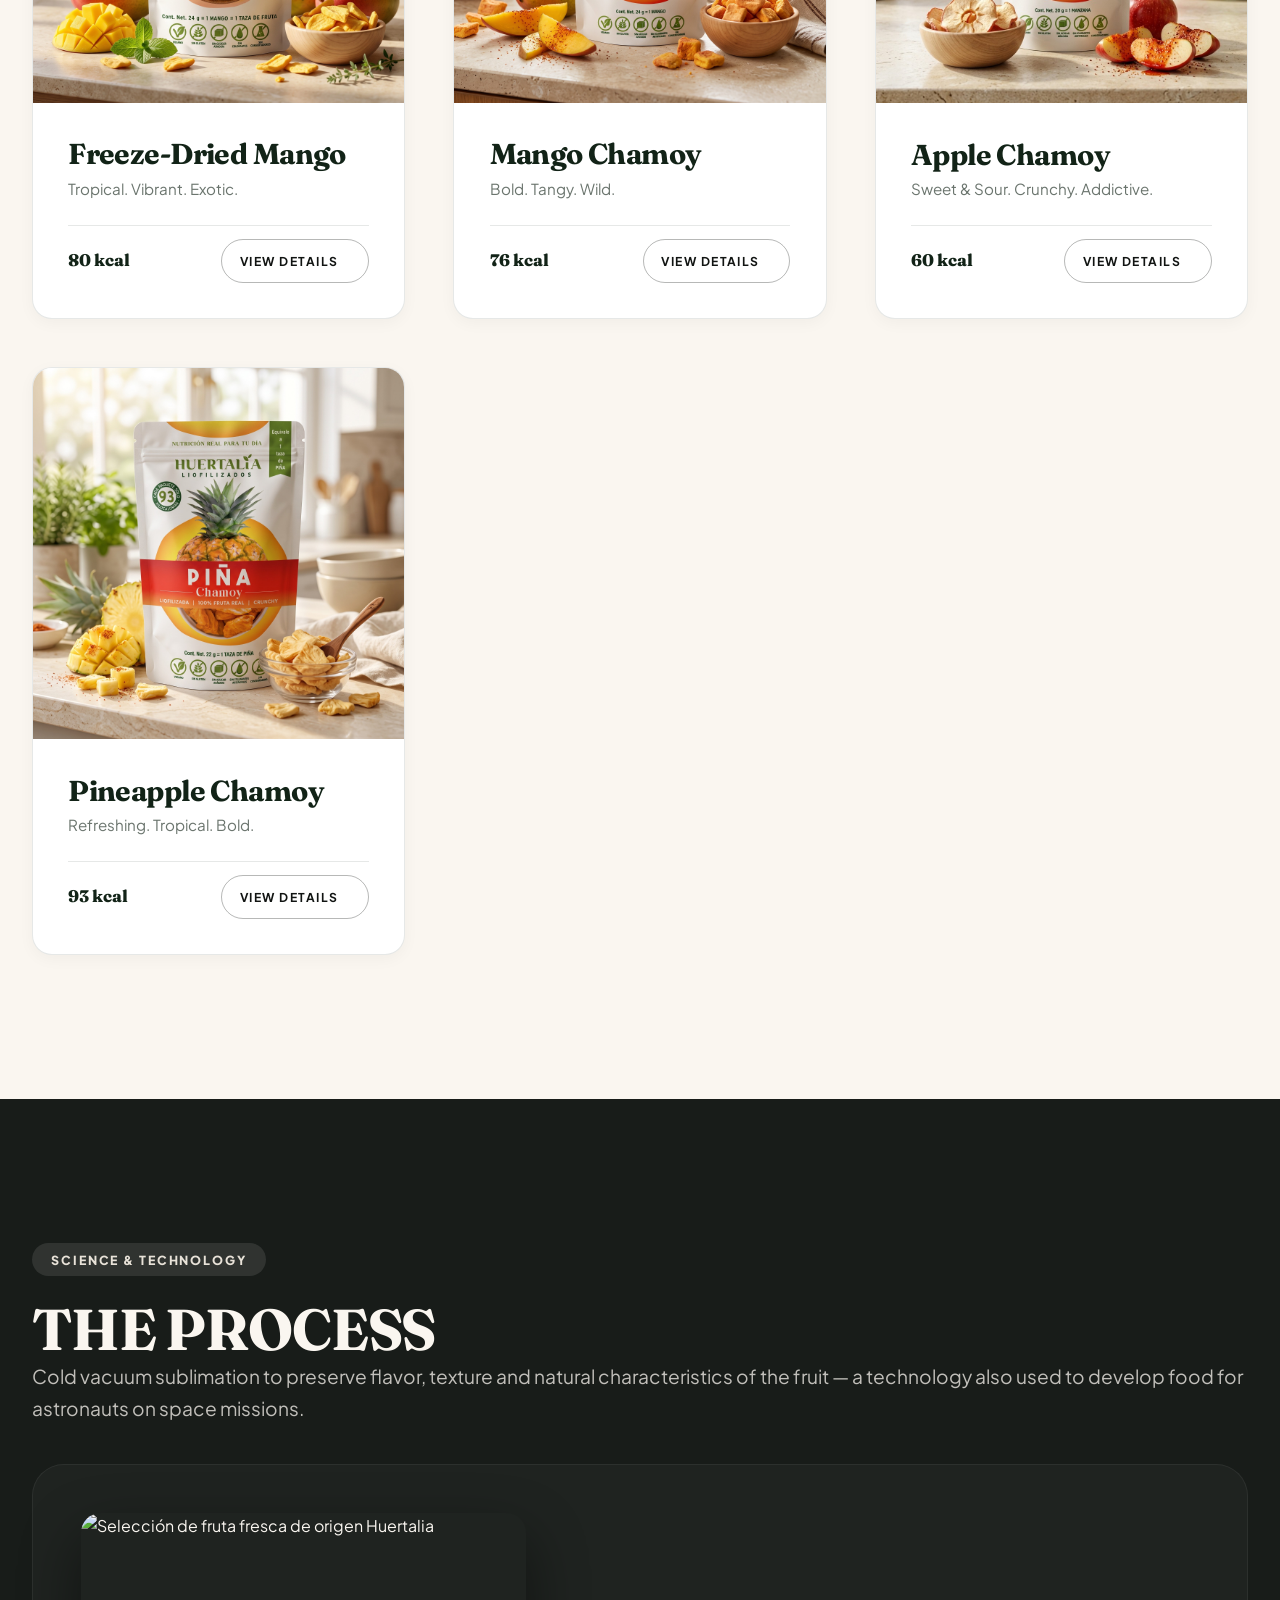
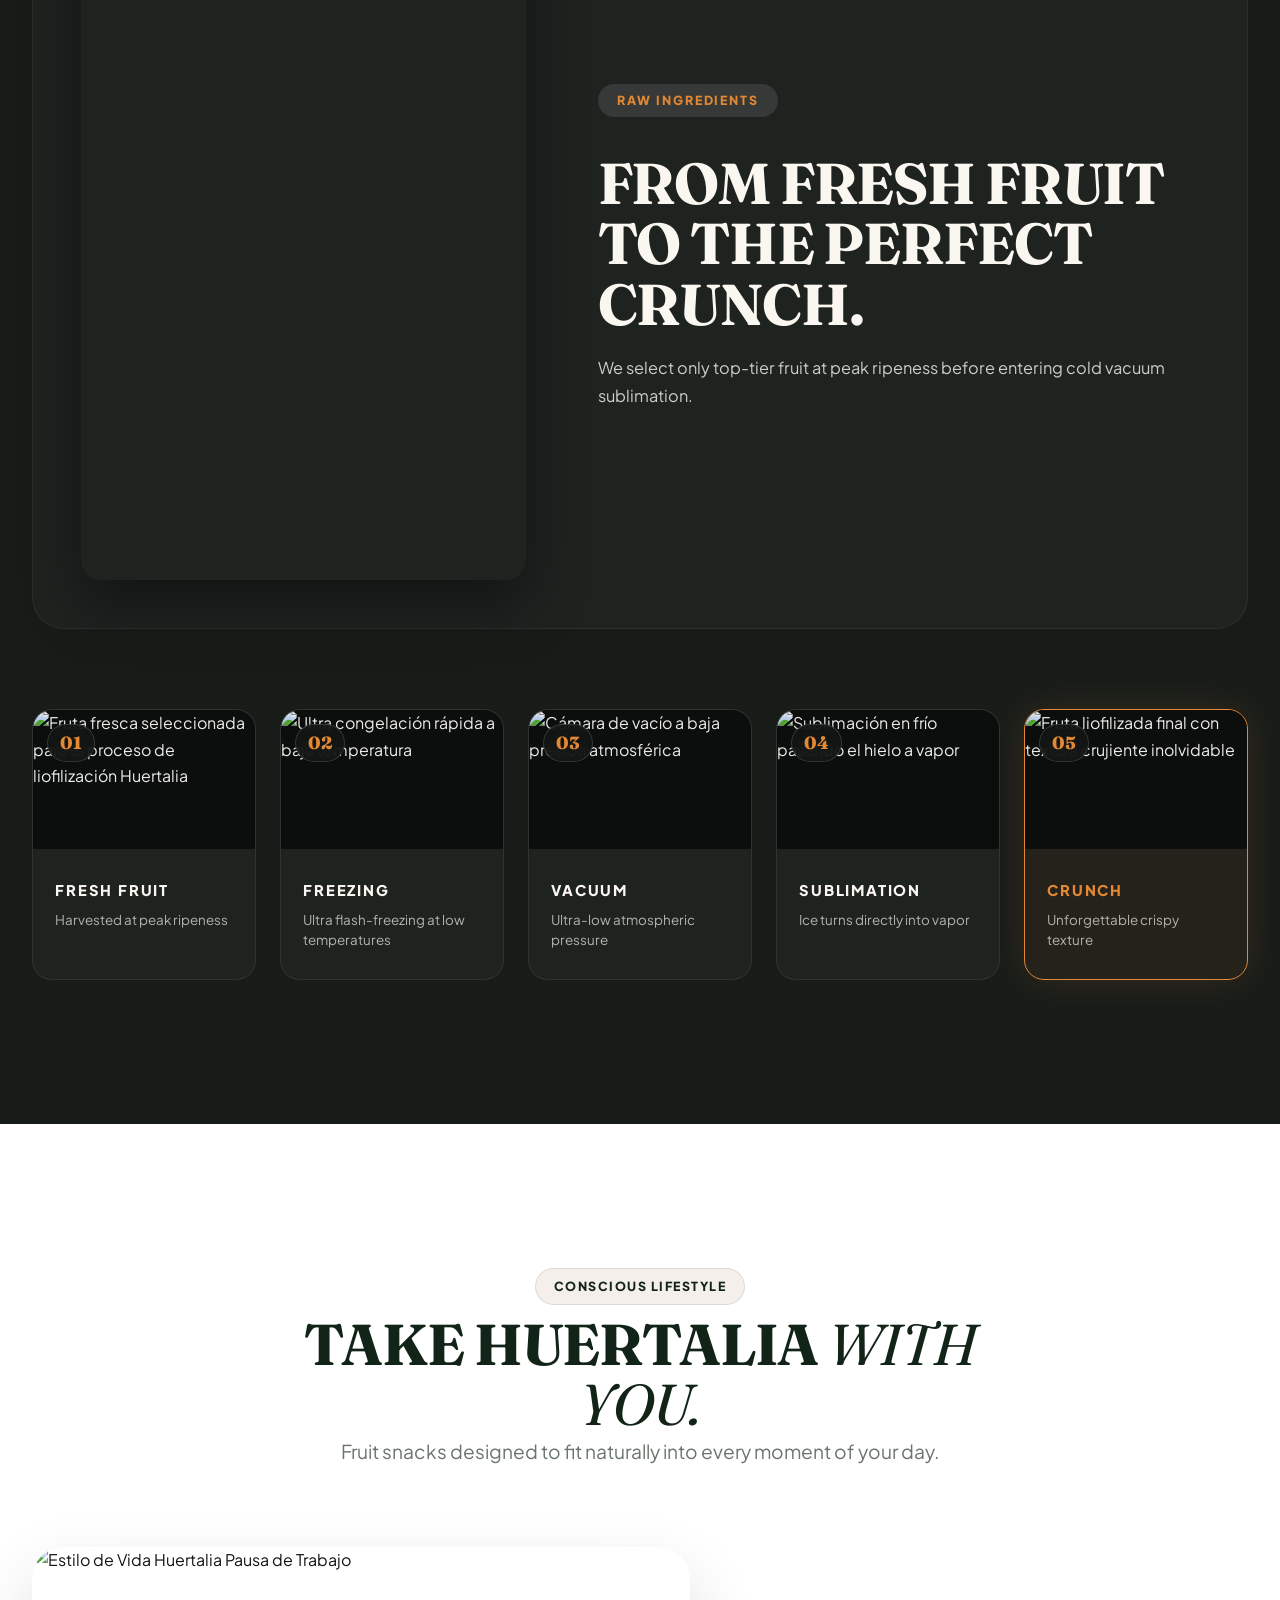
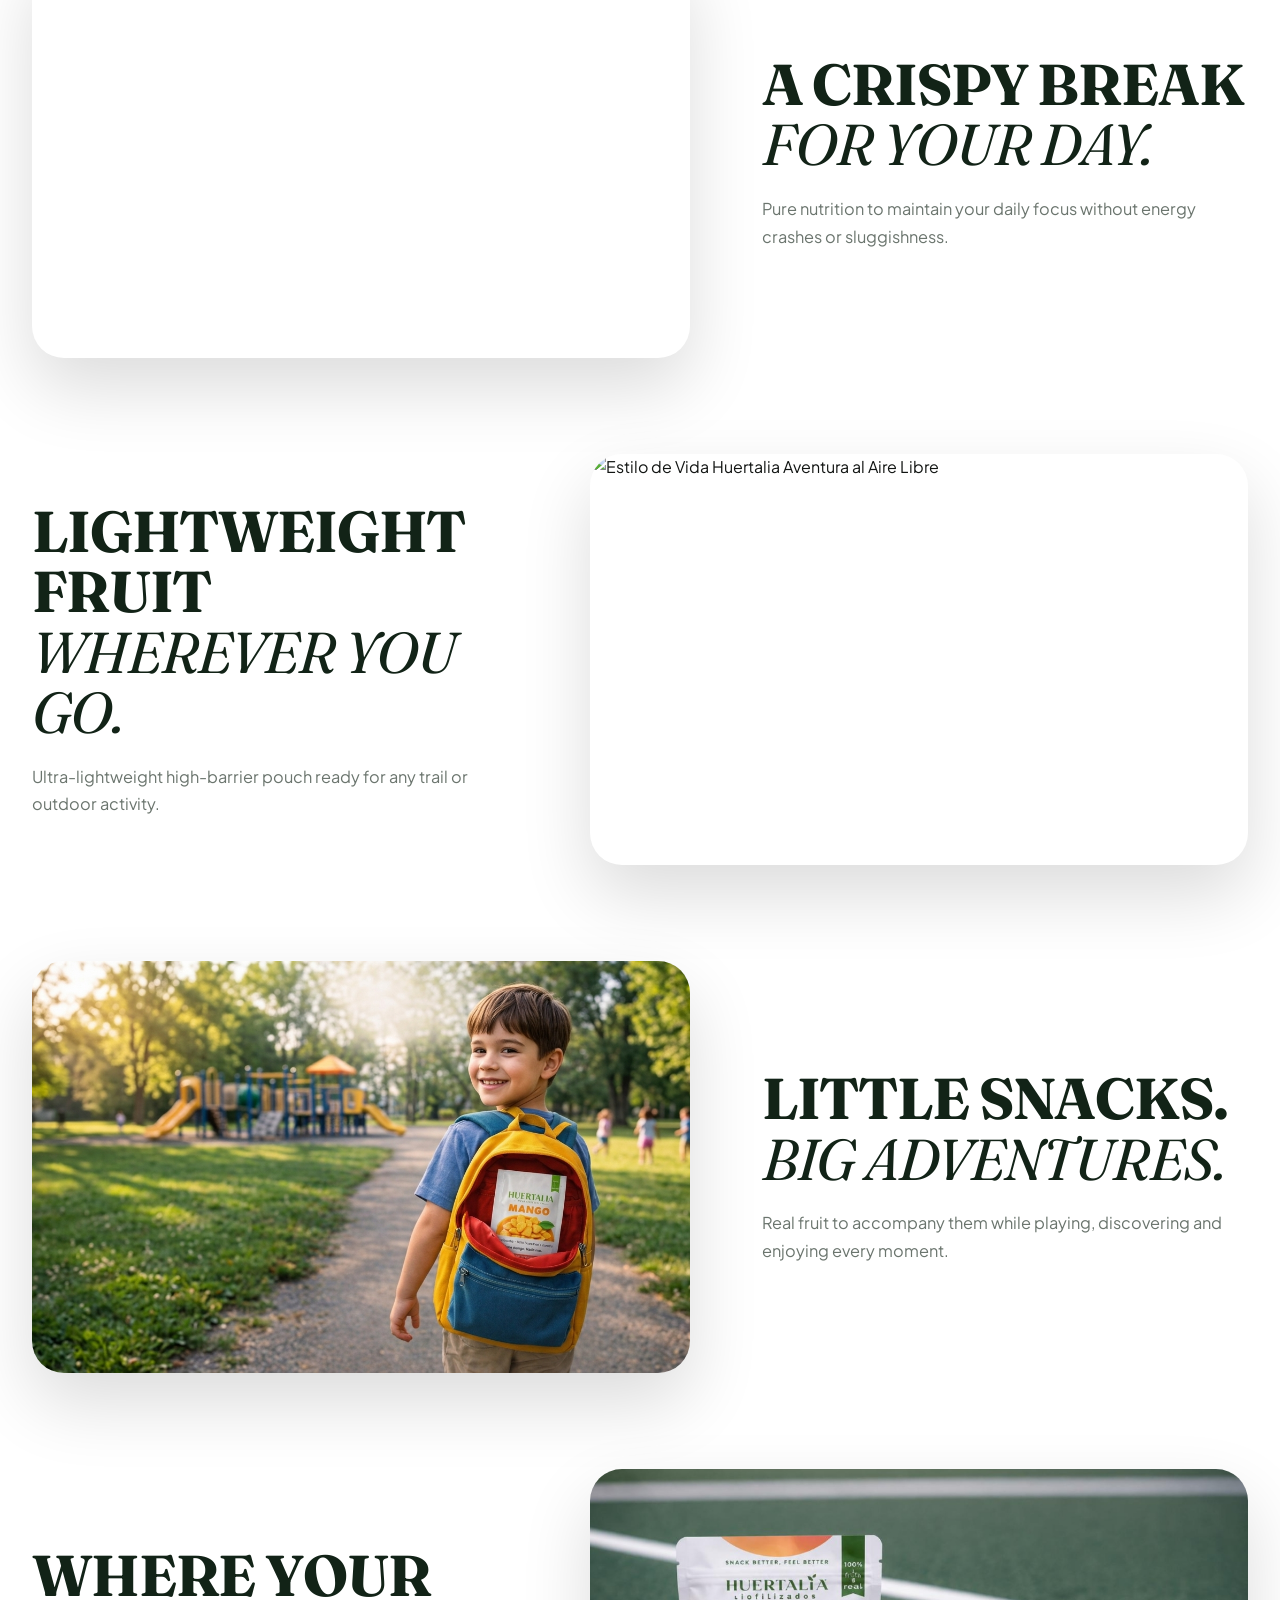
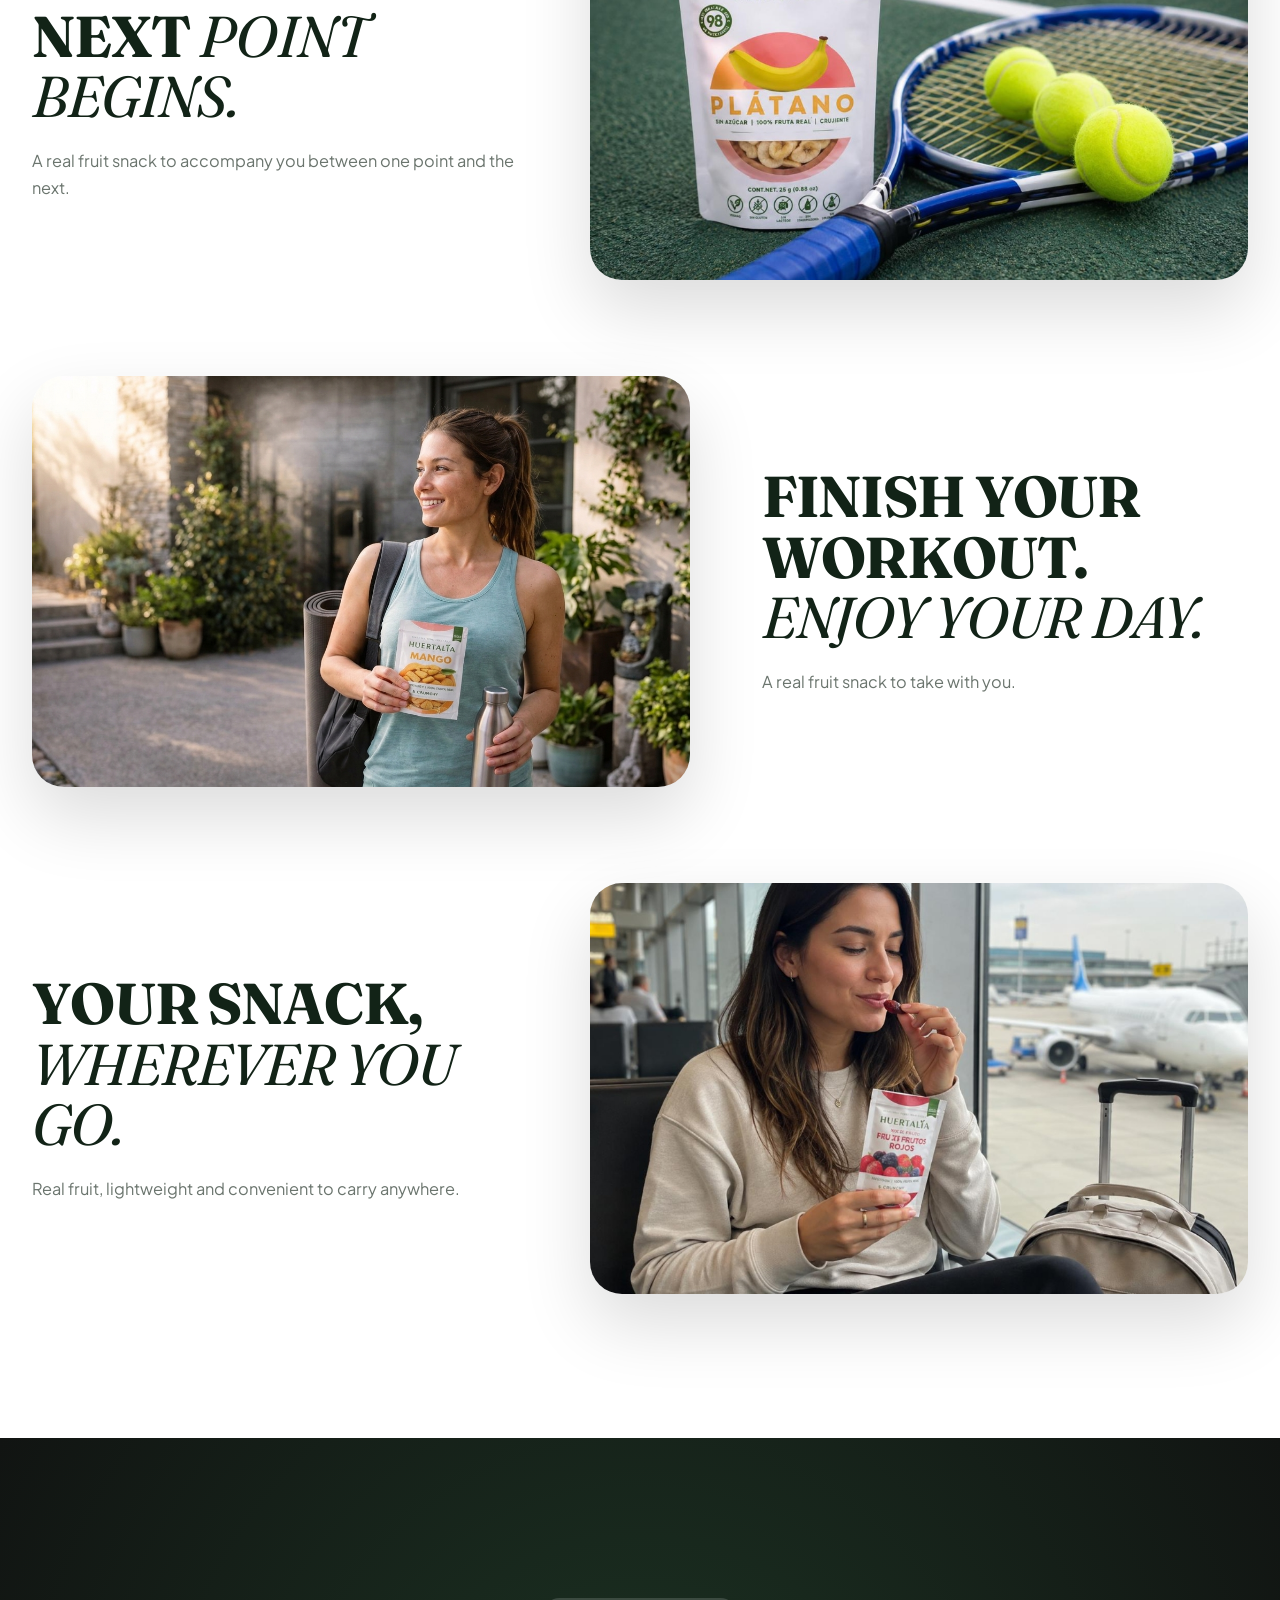
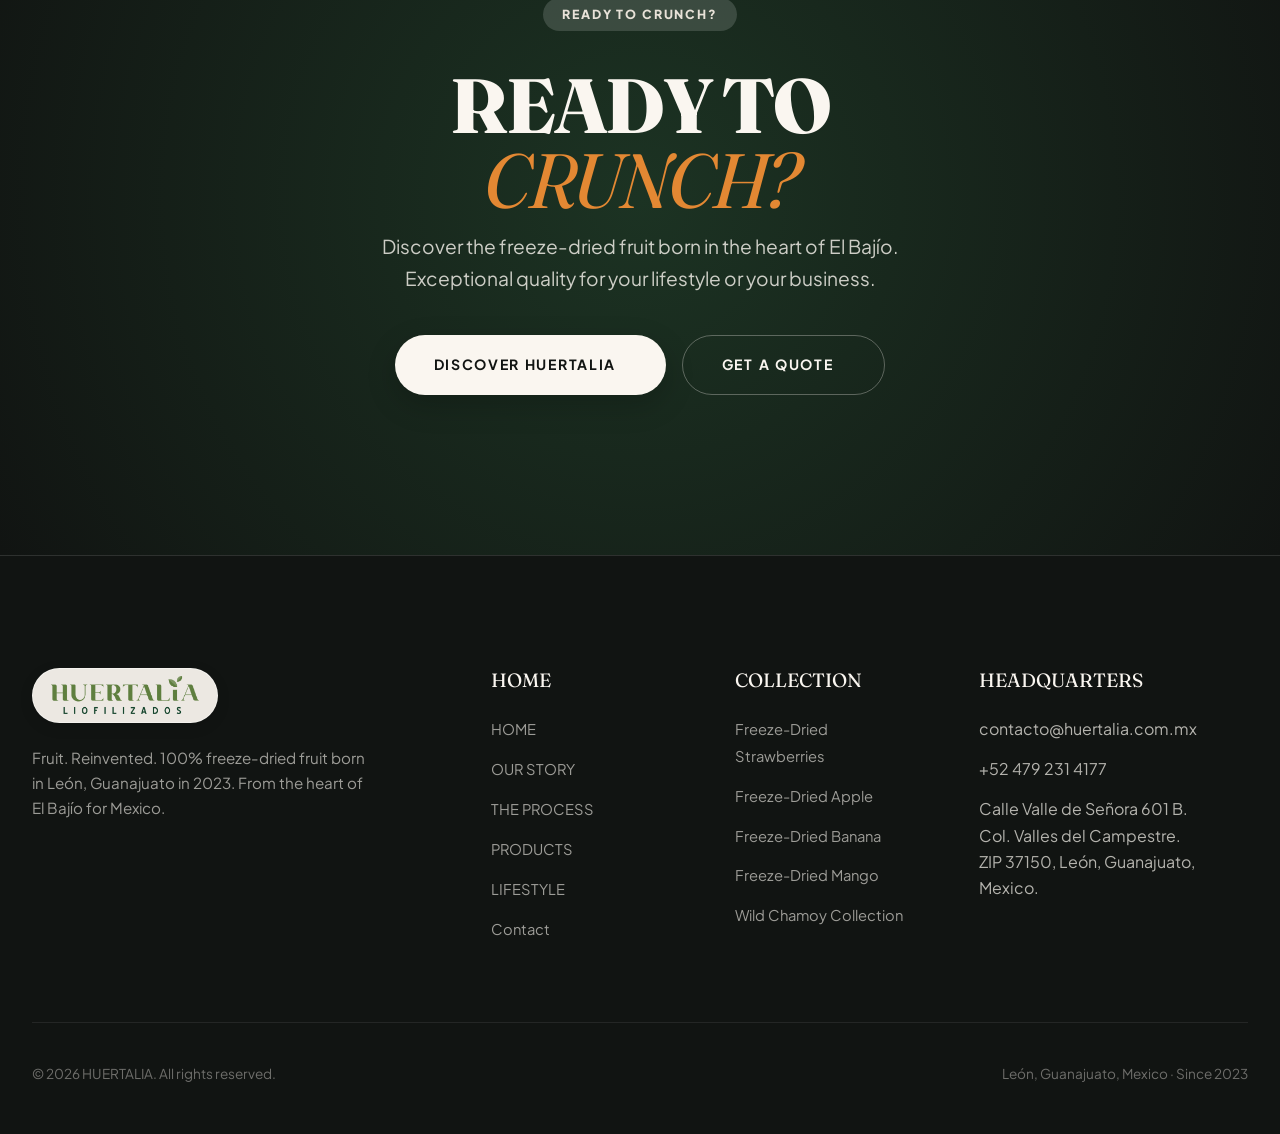
==== commit 88a3979c: "fix(lifestyle): generate wide 16:9 landscape versions of kids and fitness spreads to prevent croppin" ====
--- a/index.html
+++ b/index.html
@@ -348,7 +348,7 @@
           <!-- 3. Niños & Aventuras (lifestyle_kids_adventure.jpg) -->
           <div id="kids-spread" class="lifestyle-campaign-spread reveal">
             <div class="lifestyle-campaign-imgbox">
-              <img src="assets/images/lifestyle/lifestyle_kids_adventure.jpg" alt="Pequeños snacks Grandes aventuras Huertalia" loading="lazy" width="682" height="1024">
+              <img src="assets/images/lifestyle/lifestyle_kids_adventure.jpg" alt="Pequeños snacks Grandes aventuras Huertalia" loading="lazy" width="1920" height="1080">
             </div>
             <div class="lifestyle-campaign-textbox">
               <h3 class="title-section" style="color: var(--color-primary); margin: 0 0 1.2rem;" data-i18n="lifestyle_kids_title">
@@ -378,7 +378,7 @@
           <!-- 5. Fitness / Entrenamiento (lifestyle_fitness_mango.jpg) -->
           <div id="fitness-spread" class="lifestyle-campaign-spread reveal">
             <div class="lifestyle-campaign-imgbox">
-              <img src="assets/images/lifestyle/lifestyle_fitness_mango.jpg" alt="Termina tu entrenamiento Disfruta tu día Huertalia Mango" loading="lazy" width="682" height="1024">
+              <img src="assets/images/lifestyle/lifestyle_fitness_mango.jpg" alt="Termina tu entrenamiento Disfruta tu día Huertalia Mango" loading="lazy" width="1920" height="1080">
             </div>
             <div class="lifestyle-campaign-textbox">
               <h3 class="title-section" style="color: var(--color-primary); margin: 0 0 1.2rem;" data-i18n="lifestyle_fitness_title">
--- a/css/styles.css
+++ b/css/styles.css
@@ -463,14 +463,15 @@
   left: 0;
   width: 100%;
   height: 100%;
-  background: linear-gradient(to right, rgba(11, 13, 12, 0.95) 0%, rgba(11, 13, 12, 0.82) 40%, rgba(11, 13, 12, 0.15) 75%, rgba(11, 13, 12, 0.35) 100%),
+  background: linear-gradient(to right, rgba(11, 13, 12, 0.96) 0%, rgba(11, 13, 12, 0.88) 58%, rgba(11, 13, 12, 0.3) 85%, rgba(11, 13, 12, 0.35) 100%),
               linear-gradient(to bottom, rgba(11, 13, 12, 0.45) 0%, transparent 20%, transparent 80%, rgba(11, 13, 12, 0.85) 100%);
 }
 
 .hero-content-wrapper {
   position: relative;
   z-index: 10;
-  max-width: 600px;
+  max-width: 1050px;
+  width: 82%;
   margin-left: 0;
   padding-left: 0;
   text-align: left;
@@ -478,12 +479,12 @@
 
 .hero-tag-line {
   font-family: var(--font-sans);
-  font-size: 0.82rem;
+  font-size: 0.92rem;
   font-weight: 800;
   letter-spacing: 0.22em;
   text-transform: uppercase;
   color: #E5A93C;
-  margin-bottom: 1.2rem;
+  margin-bottom: 1.5rem;
   display: flex;
   align-items: center;
   justify-content: flex-start;
@@ -492,49 +493,49 @@
 
 .hero-tag-line::before {
   content: '';
-  width: 30px;
+  width: 35px;
   height: 2px;
   background-color: #E5A93C;
 }
 
 .hero-headline {
-  margin-bottom: 1.4rem;
+  margin-bottom: 1.8rem;
   text-align: left;
 }
 
 .hero-headline-level1 {
   display: block;
   font-family: var(--font-serif);
-  font-size: clamp(3.0rem, 5.4vw, 5.4rem);
+  font-size: clamp(3.6rem, 7.2vw, 6.8rem);
   font-weight: 800;
-  line-height: 0.98;
+  line-height: 0.94;
   letter-spacing: -0.02em;
   color: #FFFFFF;
   text-transform: uppercase;
-  text-shadow: 0 4px 20px rgba(0,0,0,0.6);
+  text-shadow: 0 4px 24px rgba(0,0,0,0.6);
 }
 
 .hero-headline-level2 {
   display: block;
   font-family: var(--font-serif);
-  font-size: clamp(1.9rem, 3.6vw, 3.4rem);
+  font-size: clamp(2.2rem, 4.5vw, 4.4rem);
   font-style: italic;
   font-weight: 400;
-  line-height: 1.05;
+  line-height: 1.04;
   letter-spacing: -0.01em;
   color: #E5A93C;
   text-transform: uppercase;
-  margin-top: 0.4rem;
-  text-shadow: 0 4px 20px rgba(0,0,0,0.6);
+  margin-top: 0.6rem;
+  text-shadow: 0 4px 24px rgba(0,0,0,0.6);
 }
 
 .hero-subhead {
-  font-size: 1.05rem;
-  color: rgba(250, 246, 240, 0.92);
+  font-size: 1.25rem;
+  color: rgba(250, 246, 240, 0.94);
   font-weight: 400;
-  margin-bottom: 2.2rem;
-  max-width: 480px;
-  line-height: 1.6;
+  margin-bottom: 2.8rem;
+  max-width: 780px;
+  line-height: 1.65;
   text-align: left;
   text-shadow: 0 2px 10px rgba(0,0,0,0.7);
 }
@@ -543,13 +544,13 @@
   display: flex;
   align-items: center;
   justify-content: flex-start;
-  gap: 1.2rem;
+  gap: 1.5rem;
   flex-wrap: wrap;
 }
 
 .hero-cta-group .btn {
-  padding: 0.85rem 1.8rem;
-  font-size: 0.82rem;
+  padding: 1.05rem 2.2rem;
+  font-size: 0.88rem;
   letter-spacing: 0.1em;
 }
 
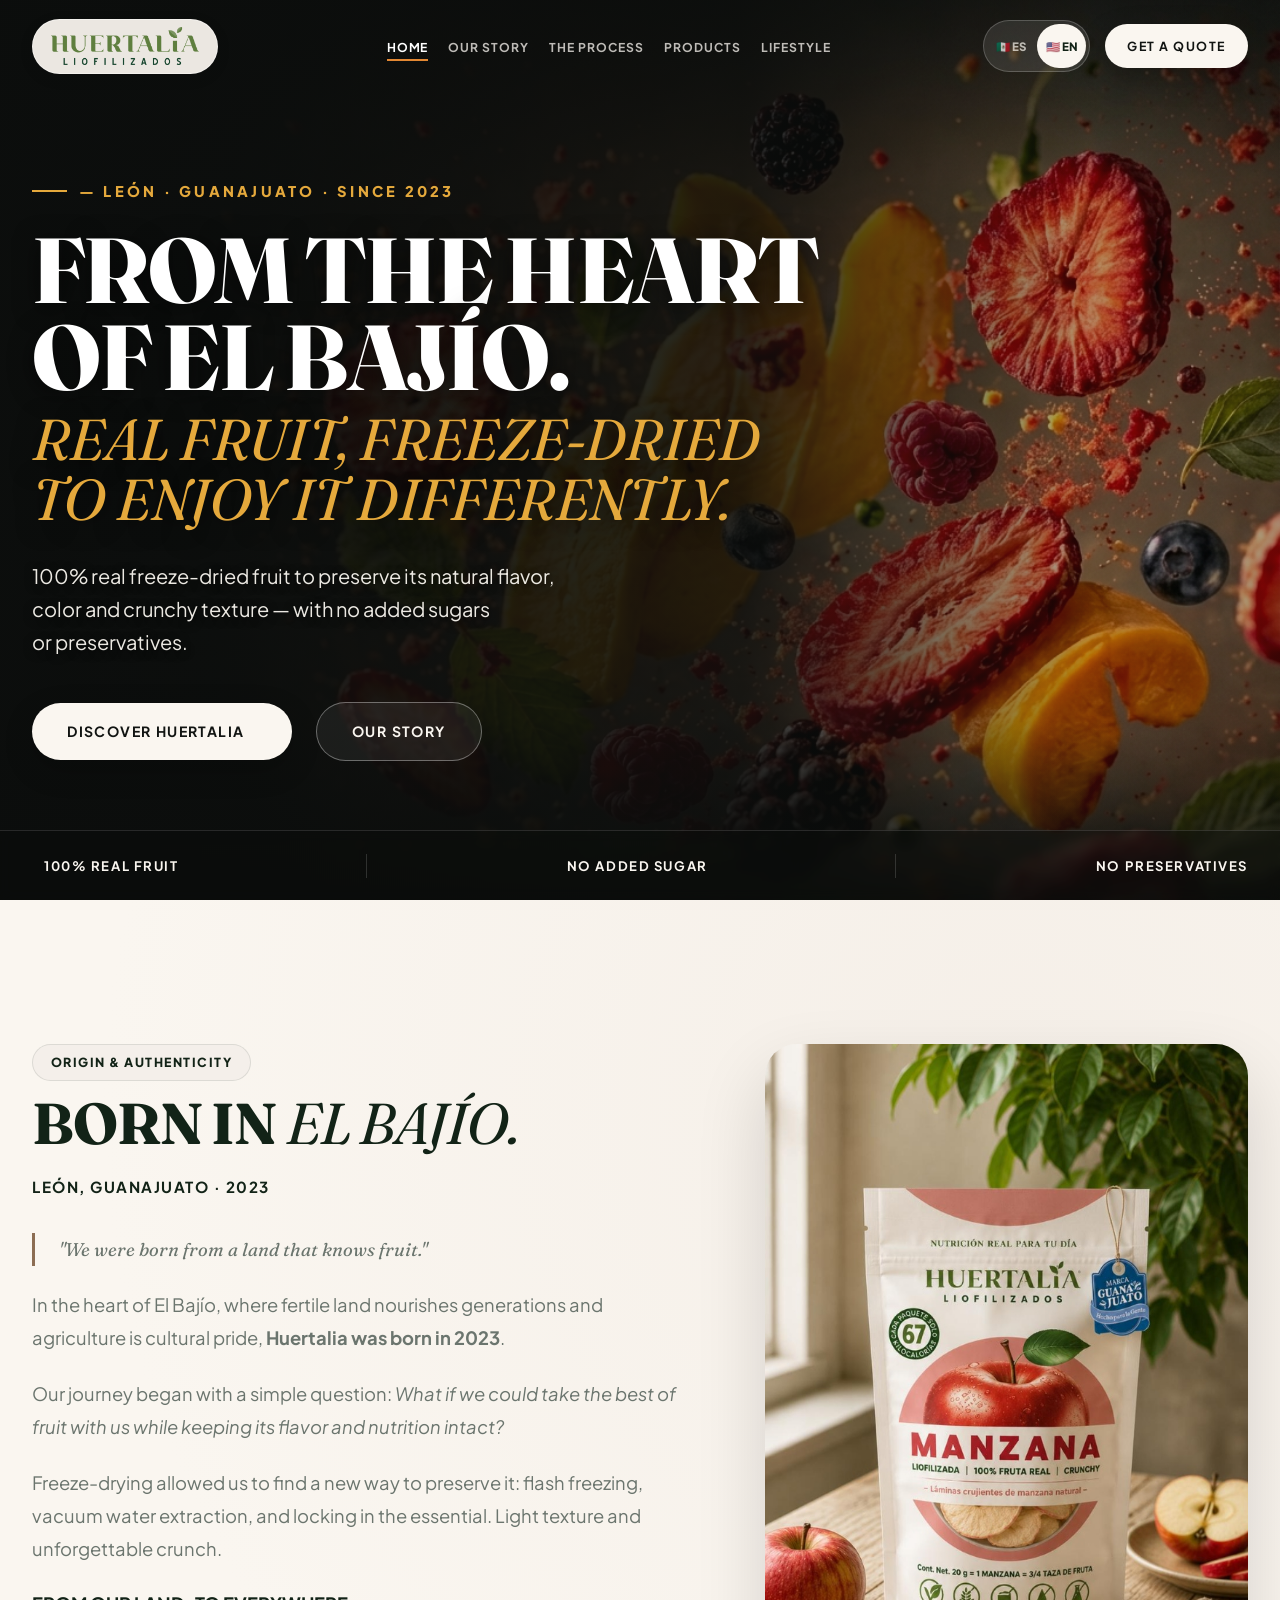
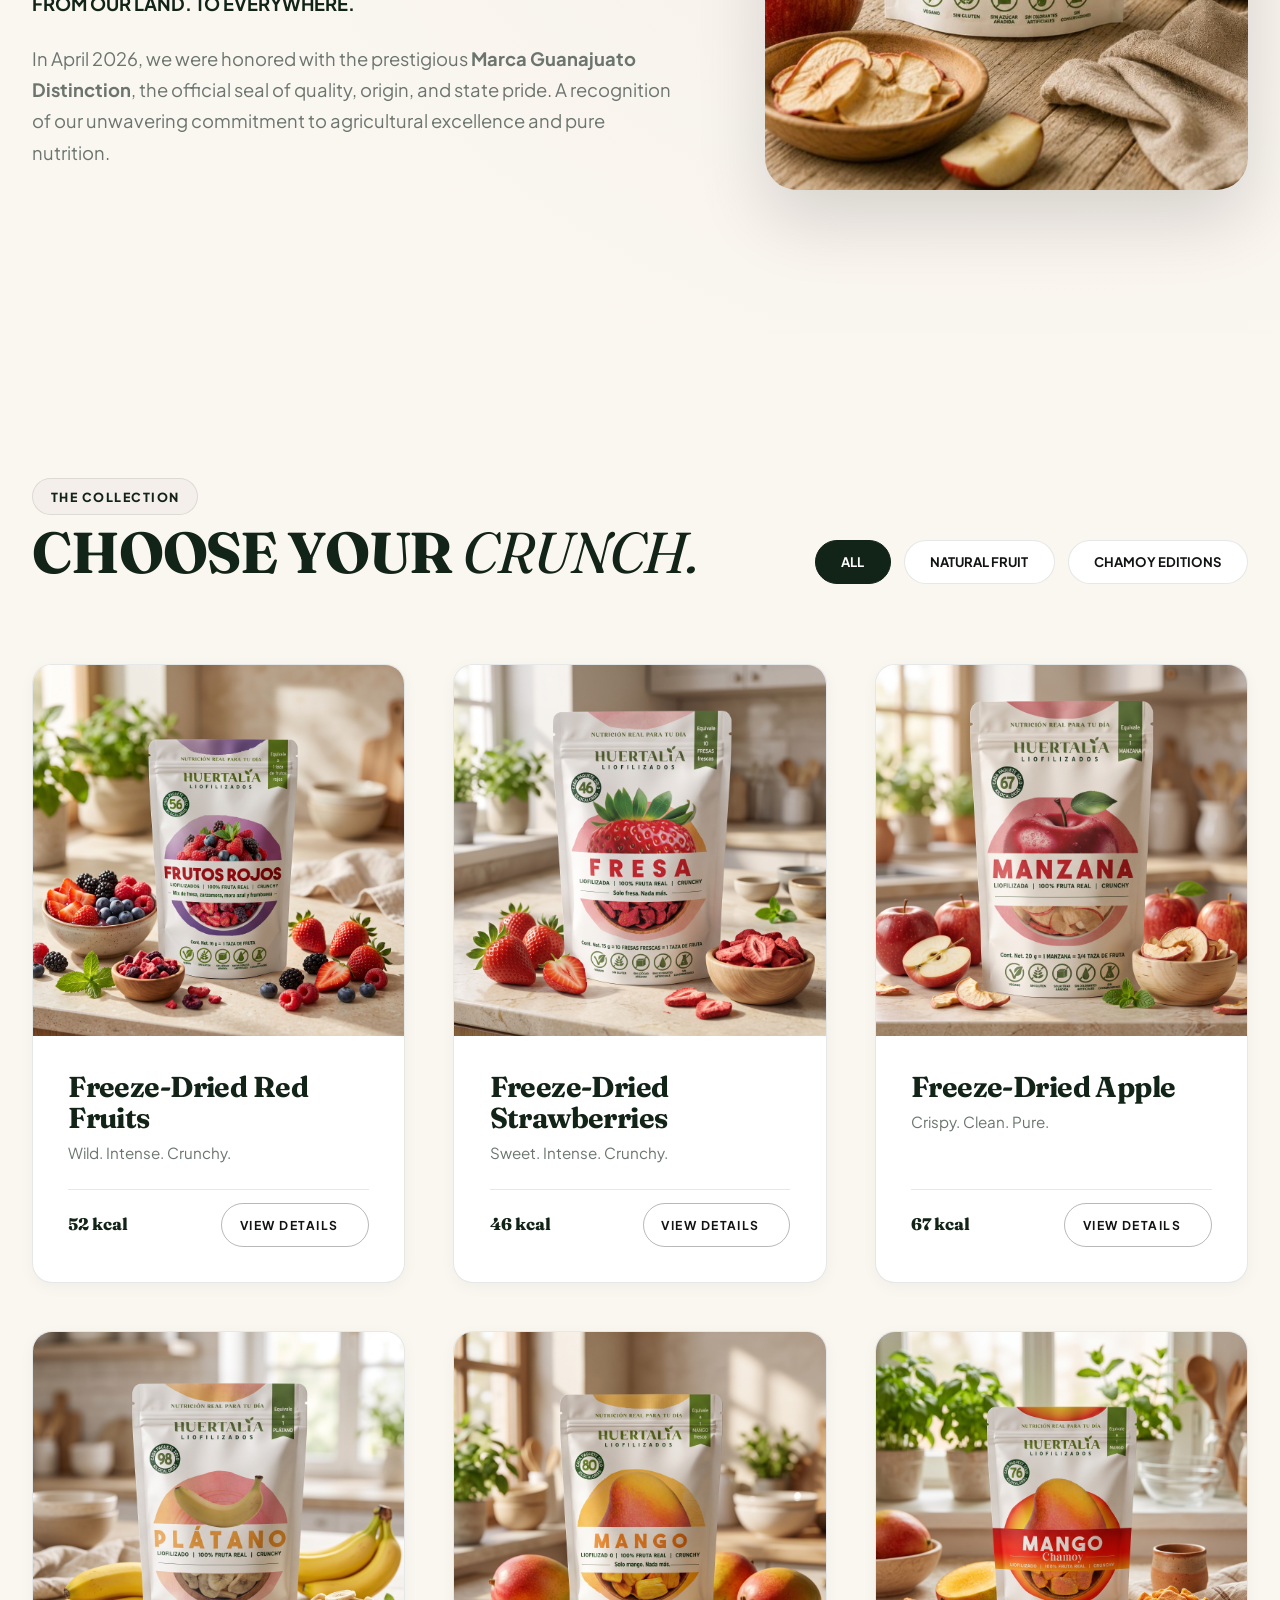
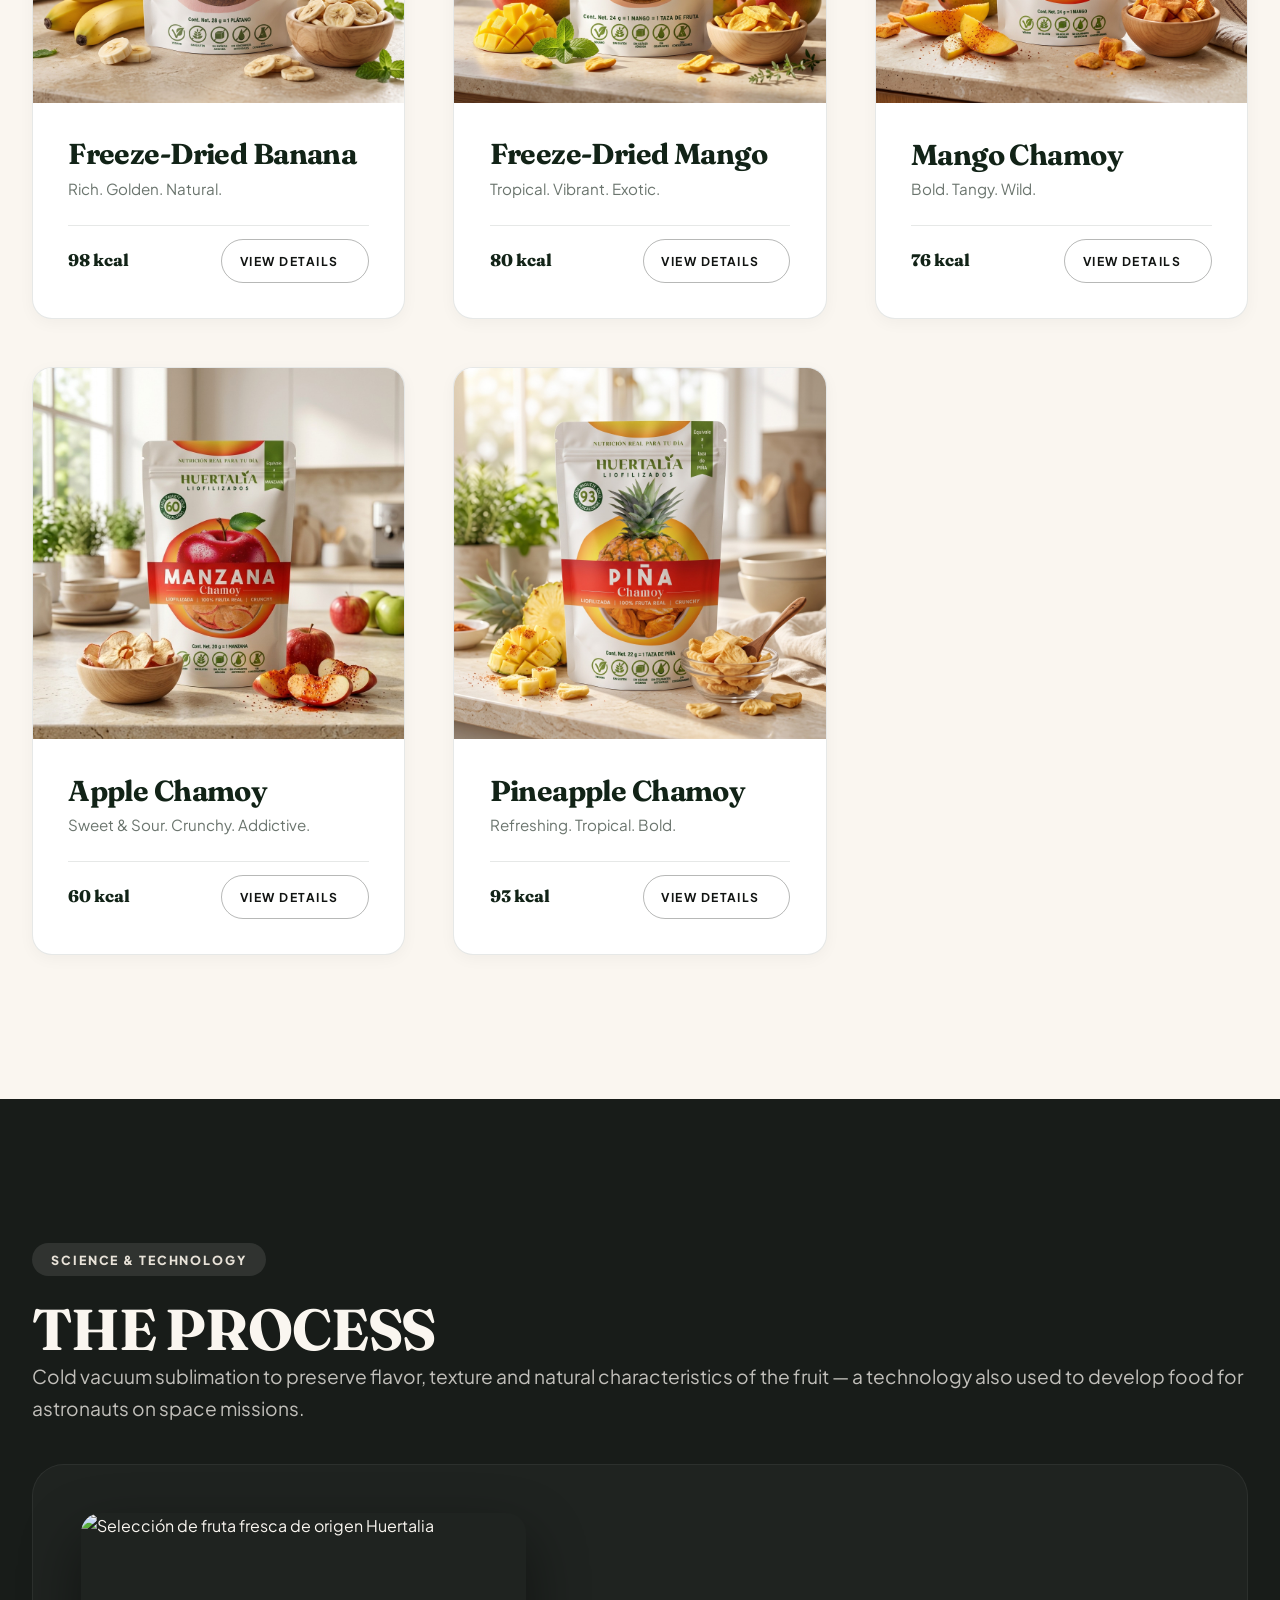
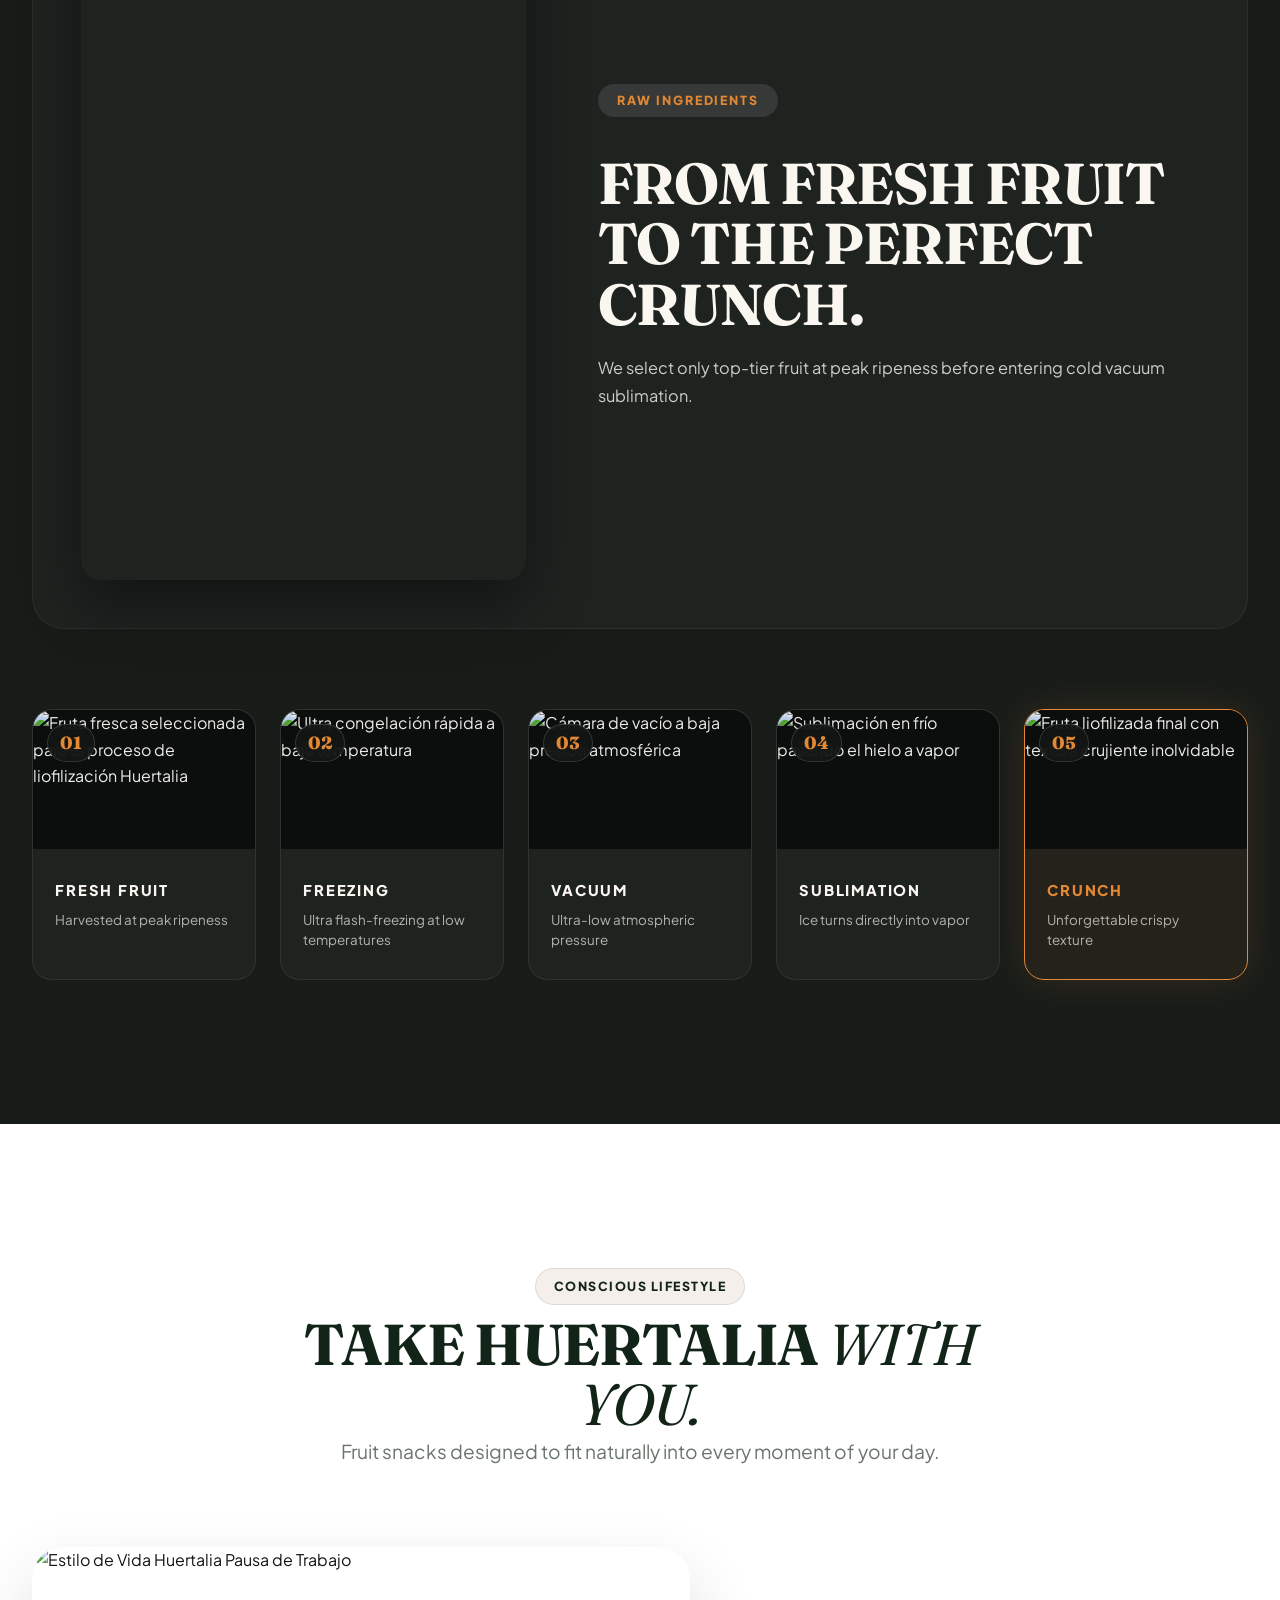
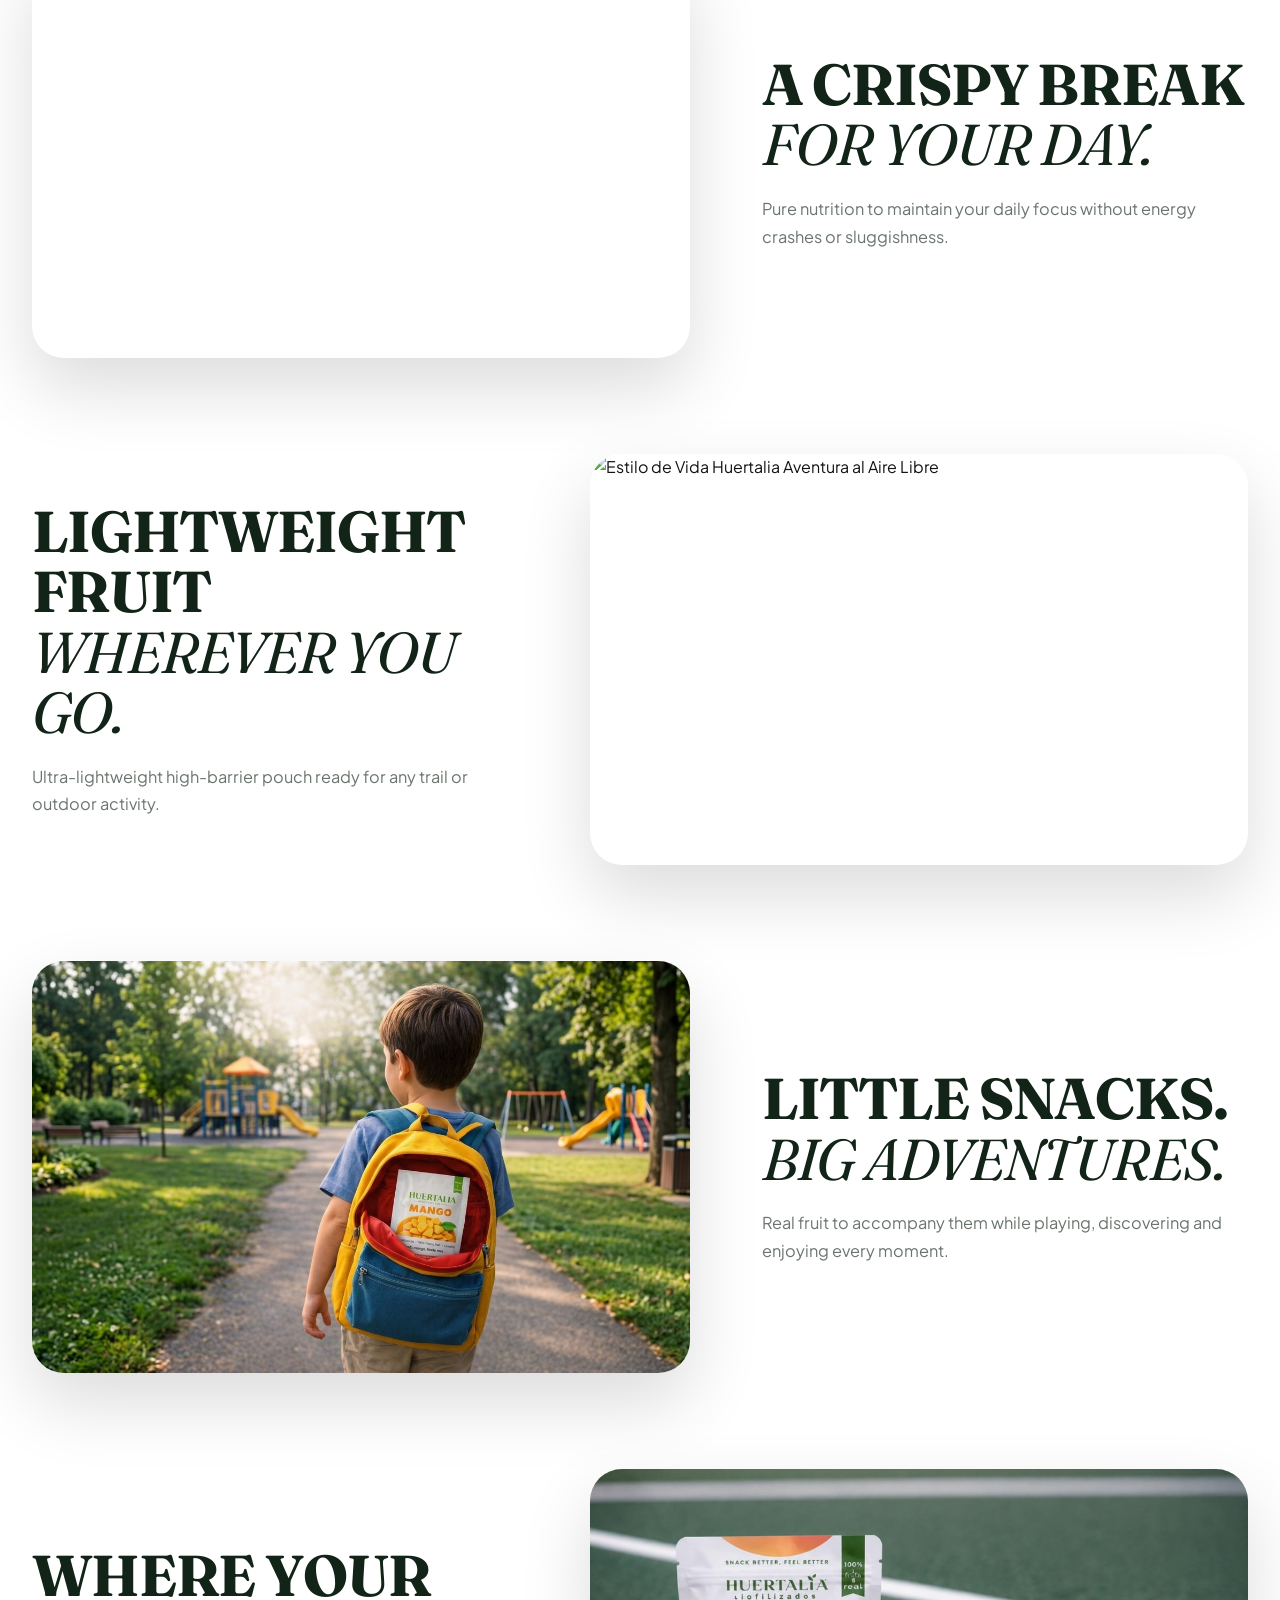
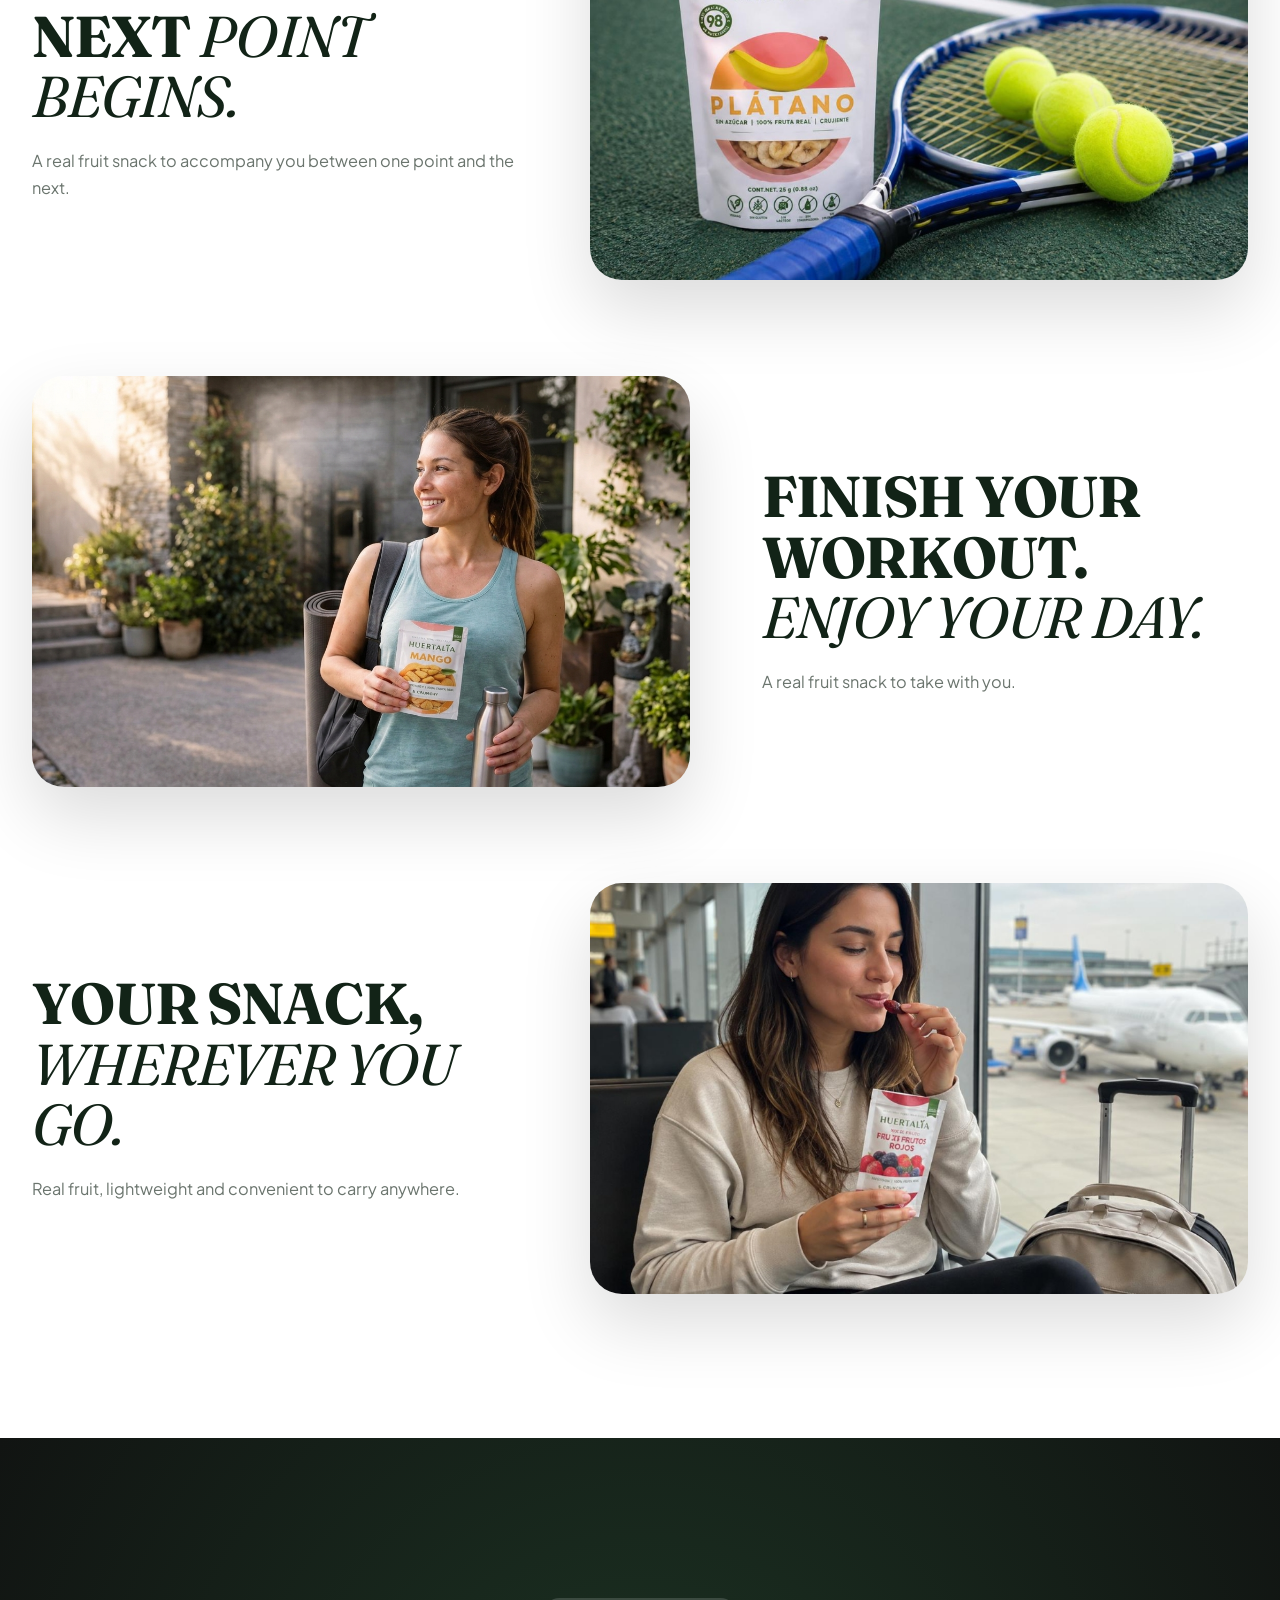
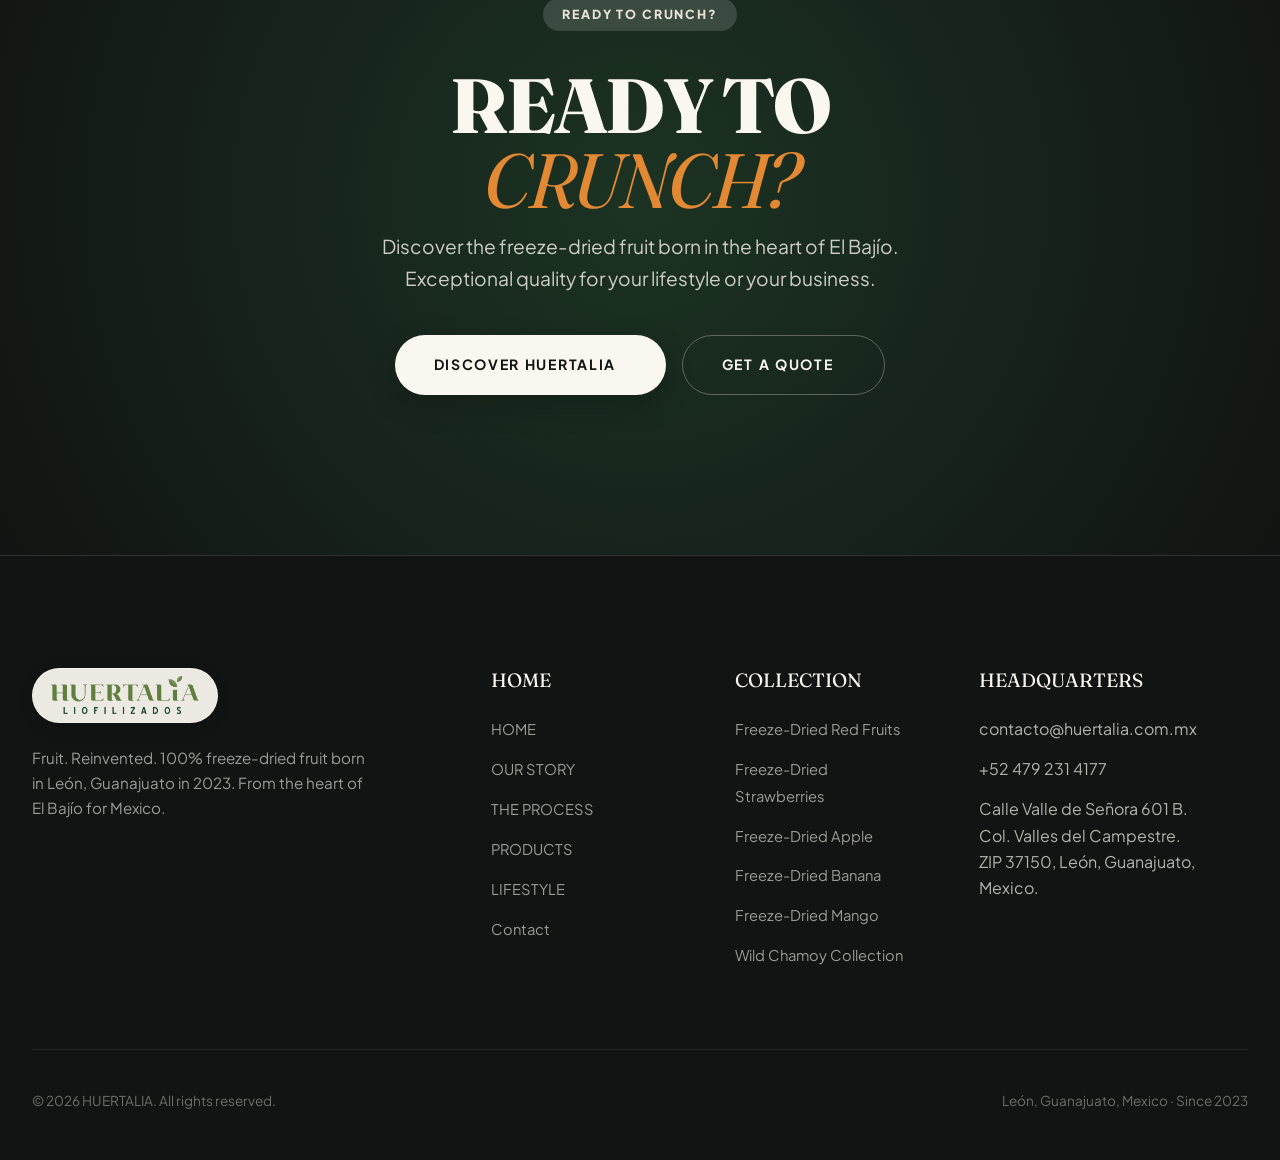
==== commit ac34ede6: "feat(products): add Frutos Rojos as first product and restore fit-height modal image styling" ====
--- a/index.html
+++ b/index.html
@@ -476,6 +476,7 @@
           </button>
           <div id="footer-col-panel" class="footer-accordion-panel">
             <ul class="footer-links">
+              <li><a href="#productos" data-i18n="footer_item_frutos_rojos">Frutos Rojos Liofilizados</a></li>
               <li><a href="#productos" data-i18n="footer_item_fresas">Fresas Liofilizadas</a></li>
               <li><a href="#productos" data-i18n="footer_item_manzana">Manzana Liofilizada</a></li>
               <li><a href="#productos" data-i18n="footer_item_platano">Plátano Liofilizado</a></li>
--- a/css/styles.css
+++ b/css/styles.css
@@ -1171,29 +1171,35 @@
 
 .modal-content-grid {
   display: grid;
-  grid-template-columns: 1fr 1fr;
+  grid-template-columns: 1fr 1.15fr;
+  align-items: stretch;
+  min-height: 500px;
 }
 
 .modal-img-area {
-  background: radial-gradient(circle at center, #FFFFFF 40%, var(--bg-alt) 100%);
-  padding: 2.5rem;
+  background: radial-gradient(circle at center, #FFFFFF 45%, var(--bg-alt) 100%);
+  padding: 2.5rem 2rem;
   display: flex;
   align-items: center;
   justify-content: center;
+  height: 100%;
 }
 
 .modal-img-area img {
-  width: 100%;
-  max-height: 380px;
+  width: auto;
+  max-width: 100%;
+  height: 100%;
+  max-height: 460px;
   object-fit: contain;
   object-position: center center;
-  filter: drop-shadow(0 20px 30px rgba(0, 0, 0, 0.2));
+  filter: drop-shadow(0 20px 35px rgba(0, 0, 0, 0.22));
 }
 
 .modal-details-area {
   padding: 3.5rem 3rem;
   display: flex;
   flex-direction: column;
+  justify-content: center;
 }
 
 /* FOOTER */
